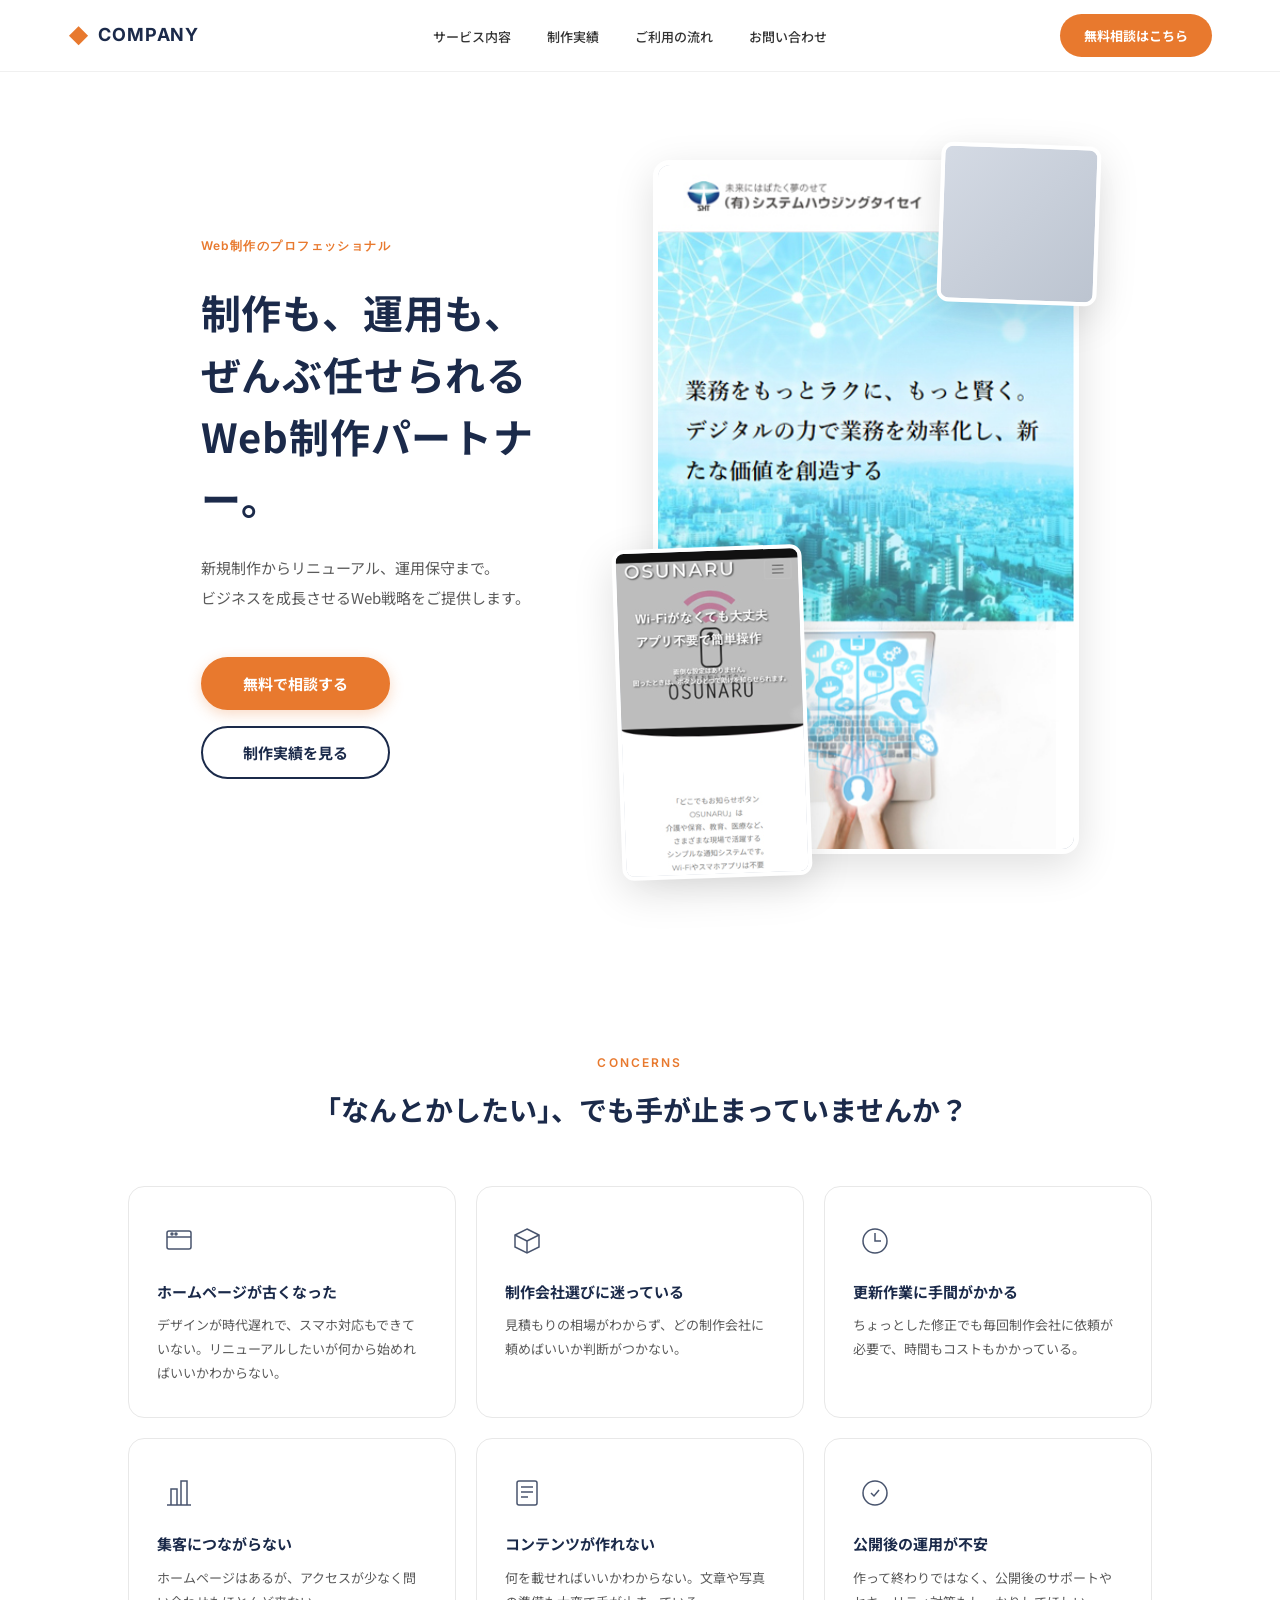
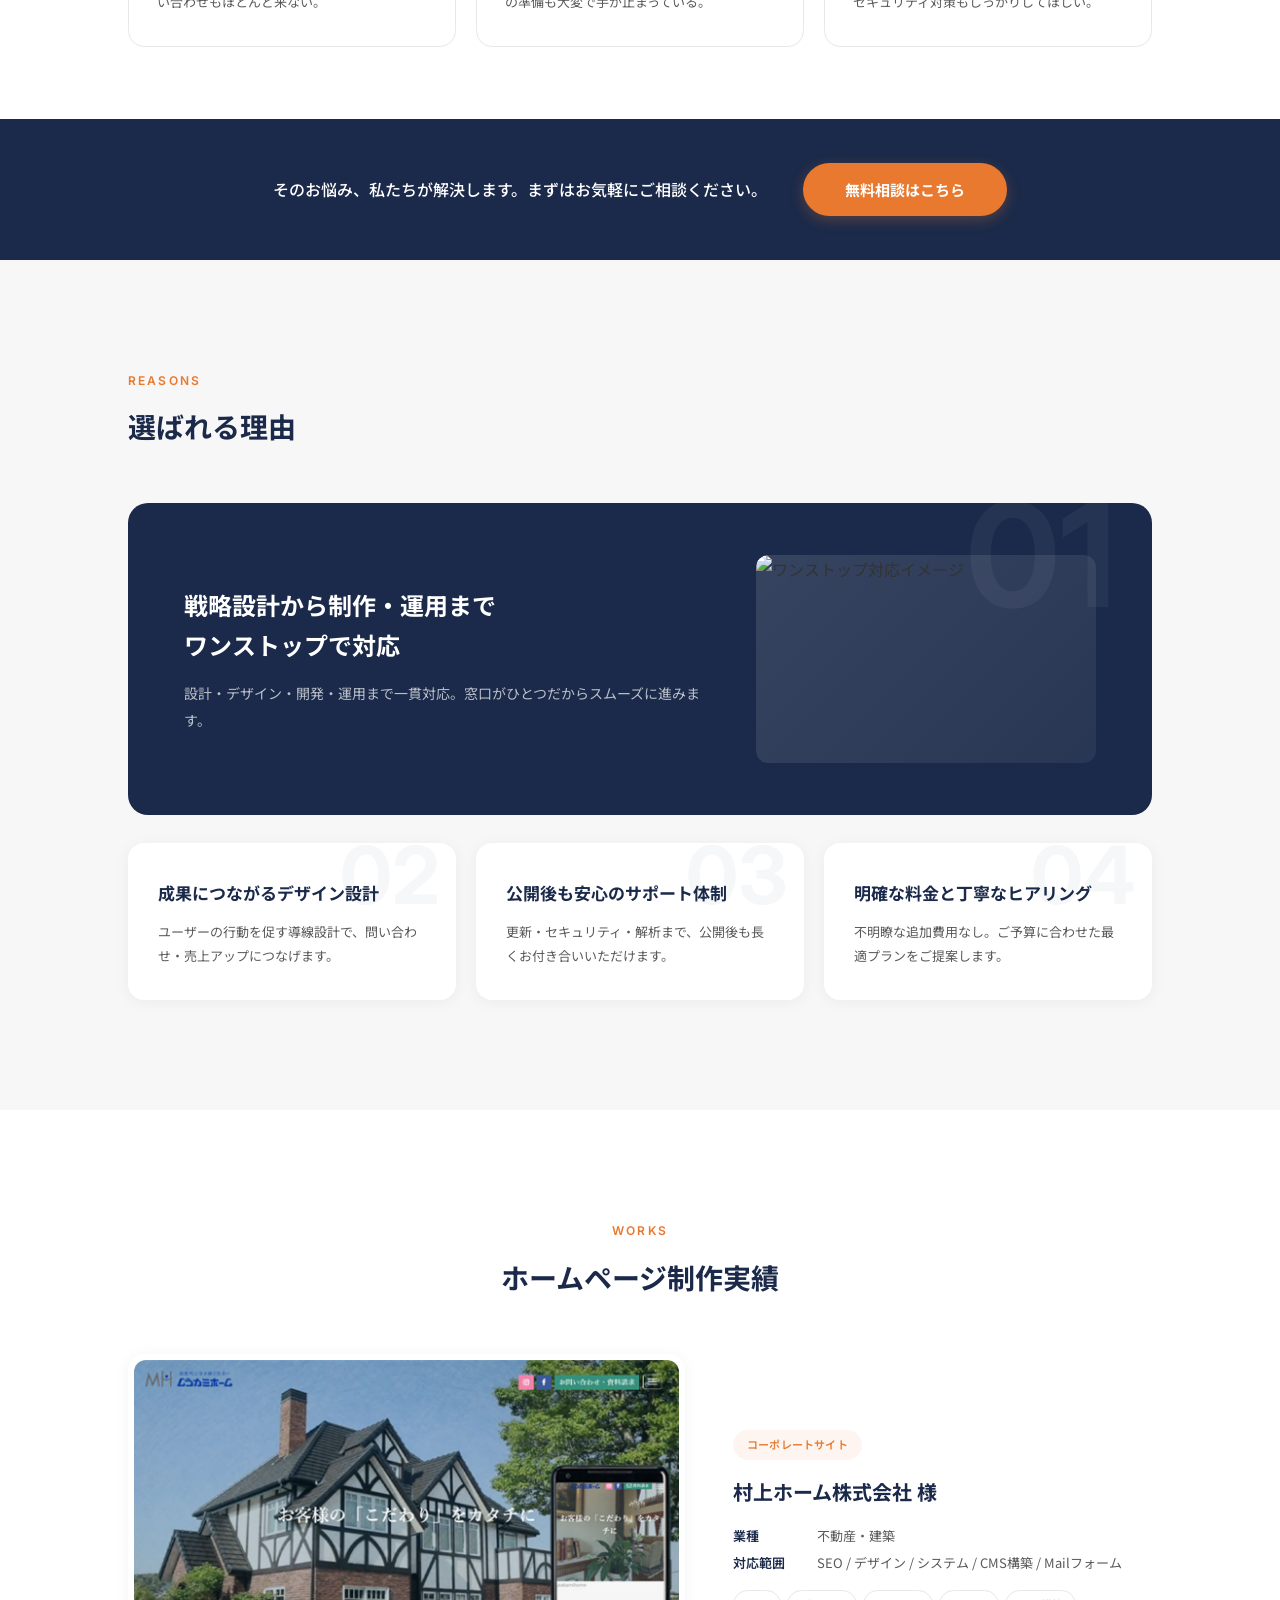
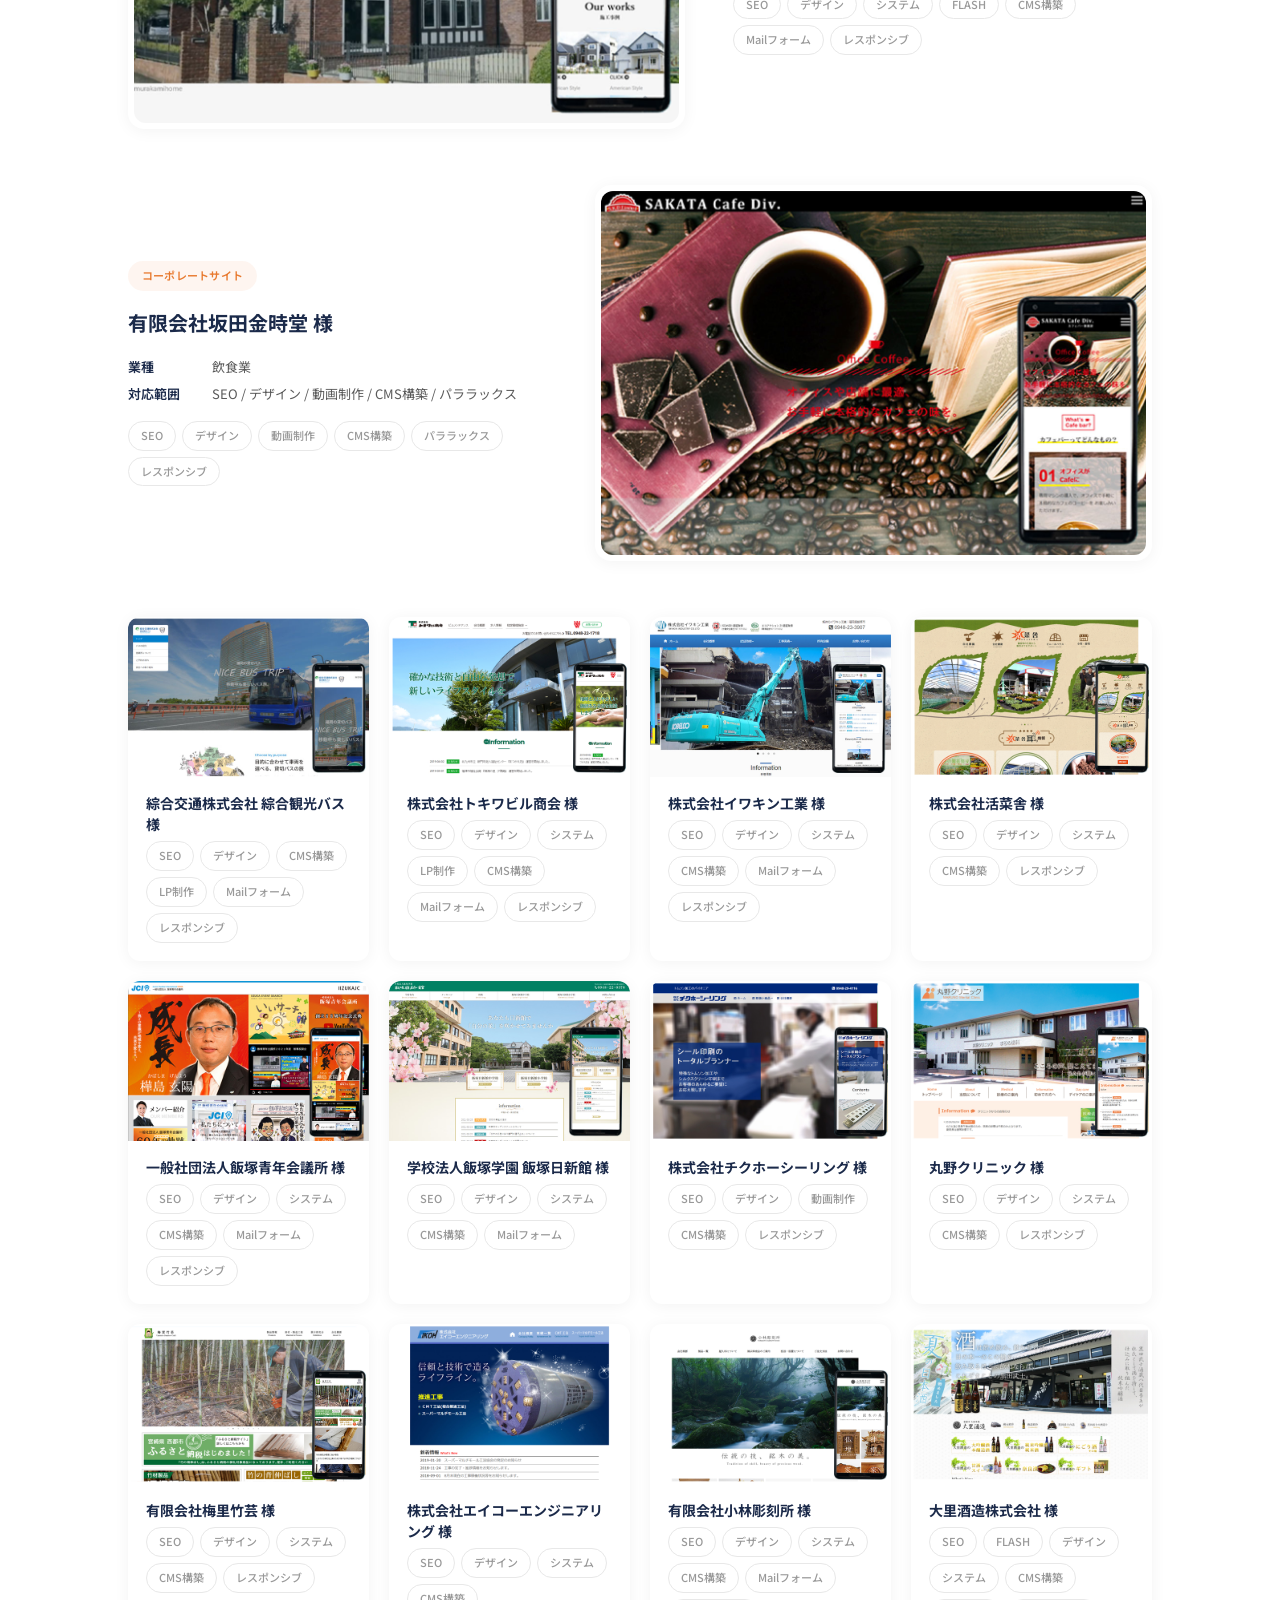
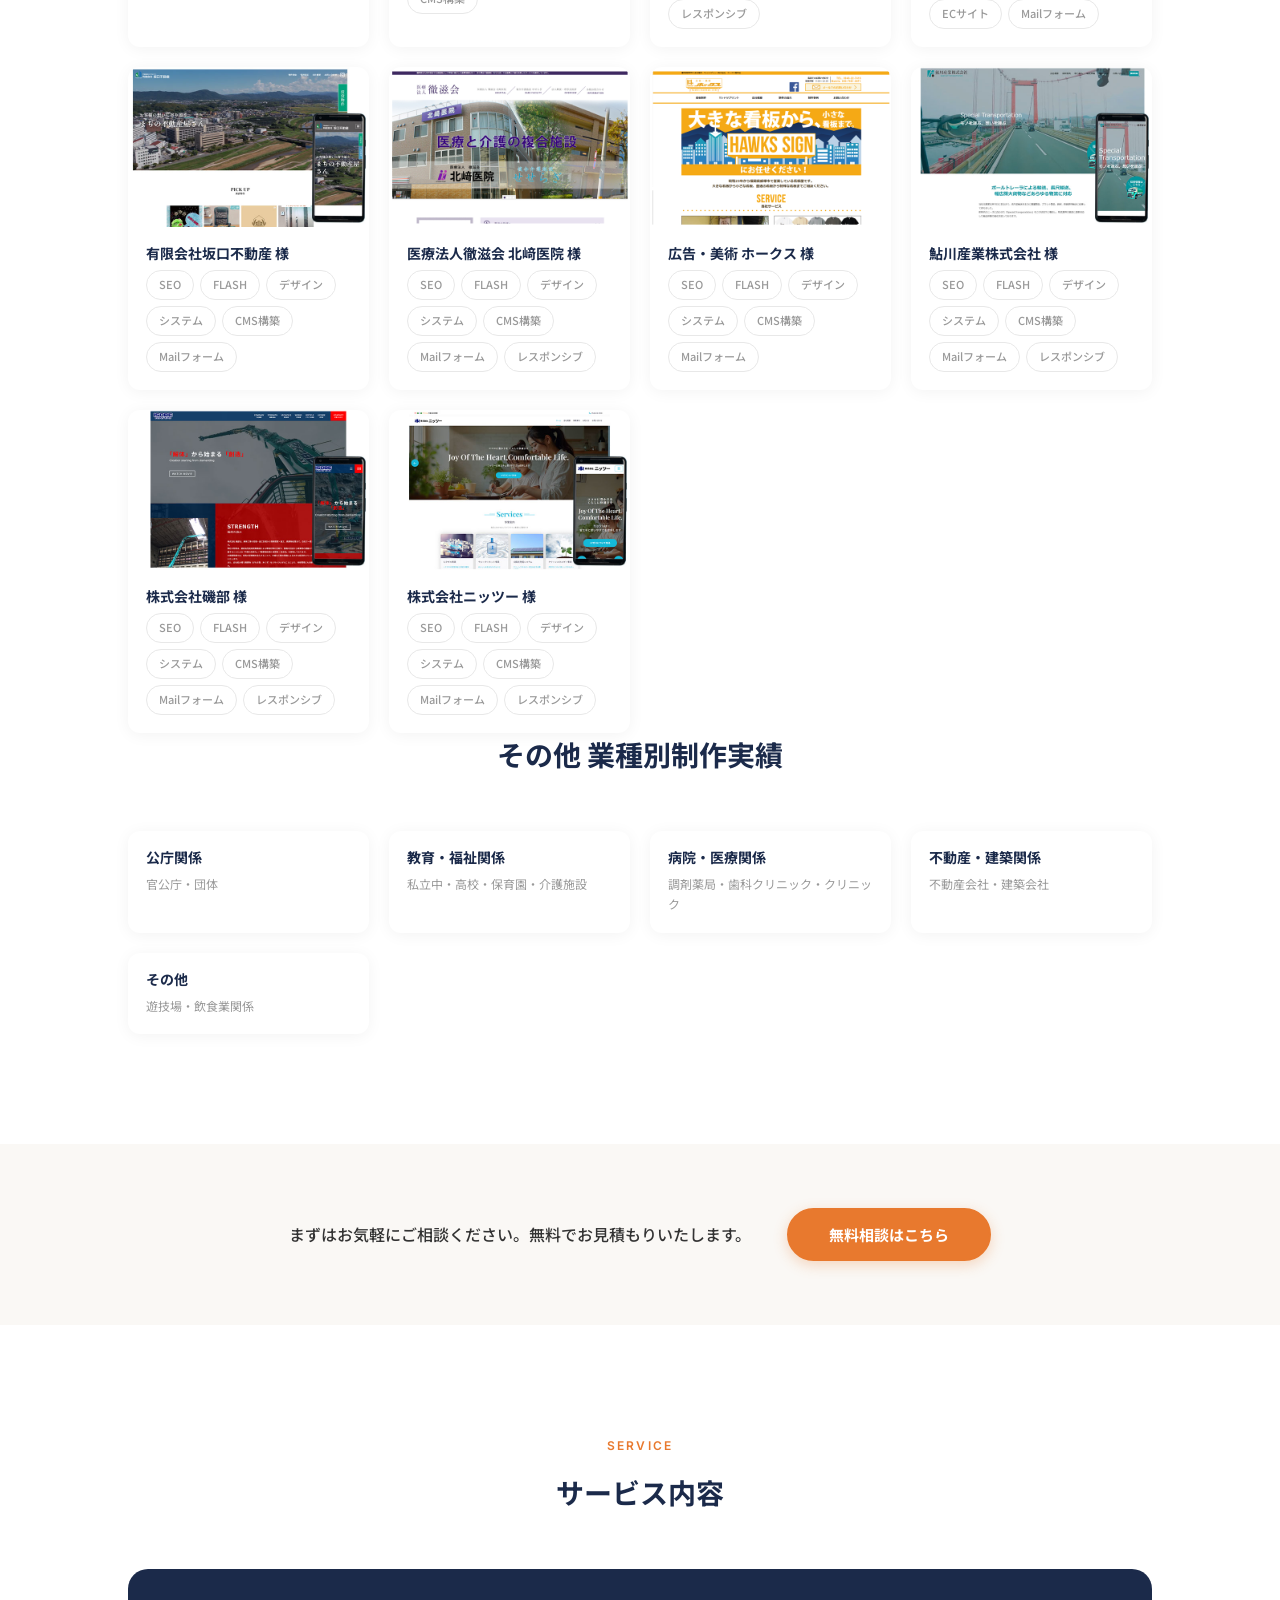
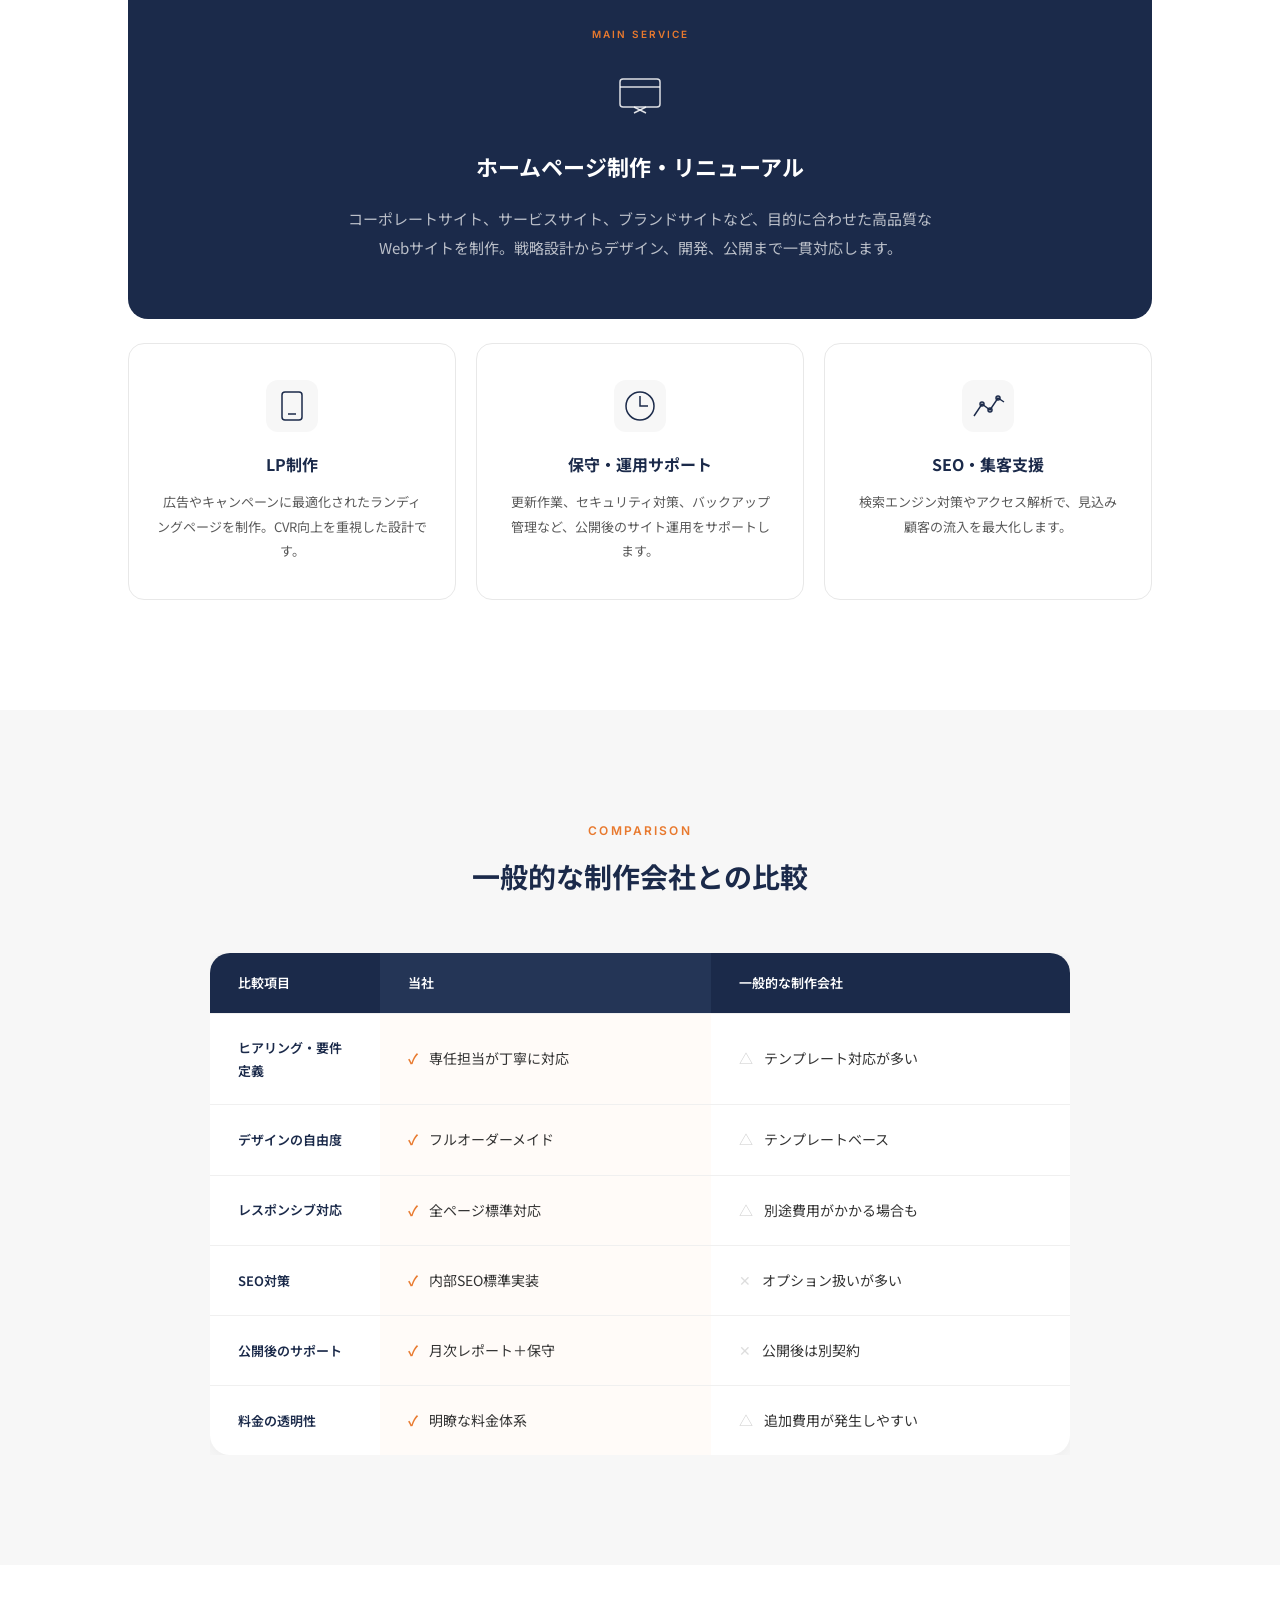
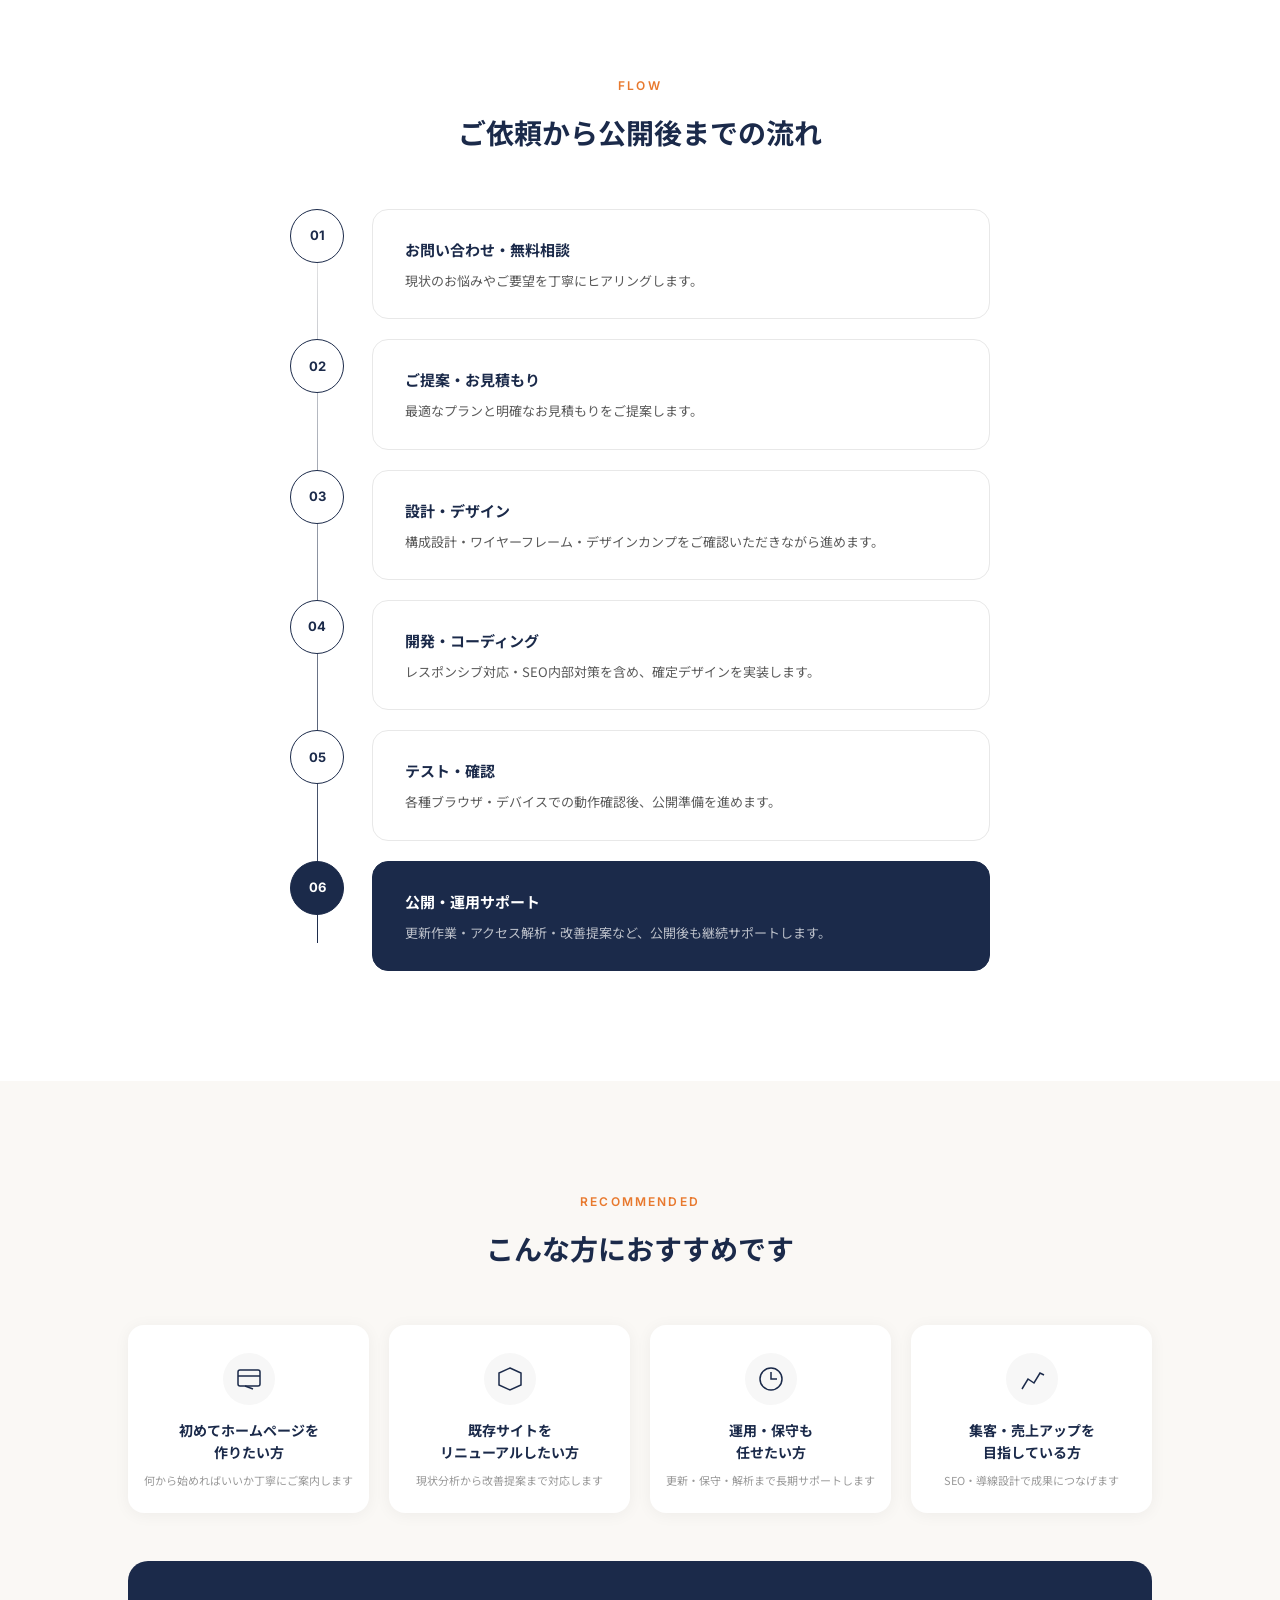
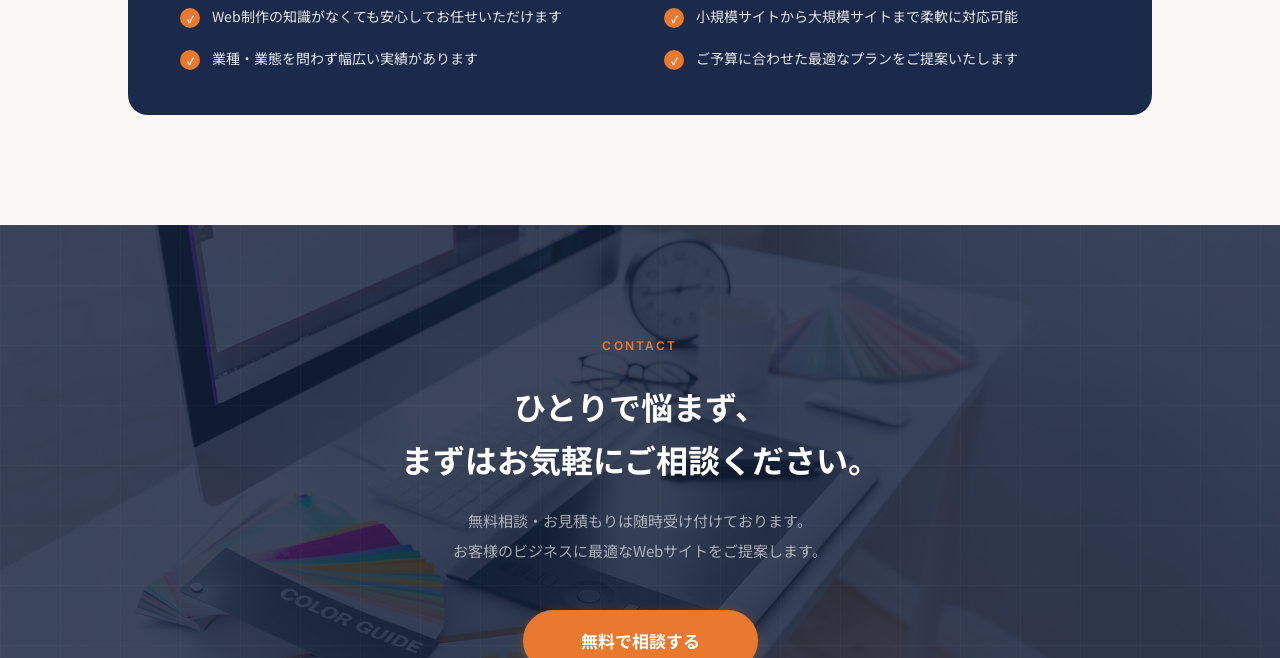
==== src/web-service-lp/index.html @ cc7e8bc8 "Web制作サービスLP 初回コミット Made-with: Cursor" ====
<!DOCTYPE html>
<html lang="ja">
<head>
  <meta charset="UTF-8">
  <meta name="viewport" content="width=device-width, initial-scale=1.0">
  <title>Web制作サービス | ホームページ制作・リニューアルならお任せください</title>
  <meta name="description" content="ホームページ制作・リニューアル・運用保守まで、Webに関するあらゆる課題をワンストップでサポートします。">
  <link rel="preconnect" href="https://fonts.googleapis.com">
  <link rel="preconnect" href="https://fonts.gstatic.com" crossorigin>
  <link href="https://fonts.googleapis.com/css2?family=Noto+Sans+JP:wght@400;500;700&family=Inter:wght@400;500;600;700&display=swap" rel="stylesheet">
  <link rel="stylesheet" href="css/style.css">
  <link rel="stylesheet" href="css/responsive.css">
</head>
<body>

  <!-- ========== HEADER ========== -->
  <header class="header">
    <div class="header__inner">
      <a href="#" class="header__logo">
        <span class="header__logo-icon">&#9670;</span>
        <span class="header__logo-text">COMPANY</span>
      </a>
      <nav class="header__nav">
        <ul class="header__nav-list">
          <li><a href="#service" class="header__nav-link">サービス内容</a></li>
          <li><a href="#works" class="header__nav-link">制作実績</a></li>
          <li><a href="#flow" class="header__nav-link">ご利用の流れ</a></li>
          <li><a href="#contact" class="header__nav-link">お問い合わせ</a></li>
        </ul>
      </nav>
      <a href="#contact" class="header__cta-btn">無料相談はこちら</a>
      <button class="header__hamburger" aria-label="メニューを開く">
        <span></span><span></span><span></span>
      </button>
    </div>
  </header>

  <main>

    <!-- ========== HERO / FIRST VIEW ========== -->
    <section class="hero">
      <div class="hero__inner">
        <div class="hero__content">
          <p class="hero__label">Web制作のプロフェッショナル</p>
          <h1 class="hero__title">
            制作も、運用も、<br>
            ぜんぶ任せられる<br>
            Web制作パートナー。
          </h1>
          <p class="hero__description">
            新規制作からリニューアル、運用保守まで。<br>
            ビジネスを成長させるWeb戦略をご提供します。
          </p>
          <div class="hero__buttons">
            <a href="#contact" class="btn btn--primary">無料で相談する</a>
            <a href="#works" class="btn btn--outline">制作実績を見る</a>
          </div>
        </div>
        <div class="hero__visual">
          <div class="hero__visual-main">
            <picture>
              <source media="(max-width: 767px)" srcset="assets/images/hero-main-sp.jpg">
              <img src="assets/images/hero-main.jpg" alt="制作実績 コーポレートサイト" width="480" height="320">
            </picture>
          </div>
          <div class="hero__visual-sub hero__visual-sub--1">
            <picture>
              <source media="(max-width: 767px)" srcset="assets/images/hero-sub1-sp.jpg">
              <img src="assets/images/hero-sub1.jpg" alt="制作実績 LP" width="200" height="140">
            </picture>
          </div>
          <div class="hero__visual-sub hero__visual-sub--2">
            <picture>
              <source media="(max-width: 767px)" srcset="assets/images/hero-sub2-sp.jpg">
              <img src="assets/images/hero-sub2.jpg" alt="制作実績 ECサイト" width="180" height="126">
            </picture>
          </div>
        </div>
      </div>
    </section>

    <!-- ========== CONCERNS / よくあるお悩み ========== -->
    <section class="concerns" id="concerns">
      <div class="container">
        <div class="section-header section-header--center">
          <p class="section-header__label">CONCERNS</p>
          <h2 class="section-header__title">「なんとかしたい」、<br class="sp-only">でも手が止まっていませんか？</h2>
        </div>
        <div class="concerns__grid">
          <div class="concerns__card">
            <div class="concerns__card-icon">
              <svg width="32" height="32" viewBox="0 0 32 32" fill="none" stroke="currentColor" stroke-width="1.5"><rect x="4" y="6" width="24" height="18" rx="2"/><line x1="4" y1="12" x2="28" y2="12"/><circle cx="9" cy="9" r="1"/><circle cx="13" cy="9" r="1"/></svg>
            </div>
            <h3 class="concerns__card-title">ホームページが古くなった</h3>
            <p class="concerns__card-text">デザインが時代遅れで、スマホ対応もできていない。リニューアルしたいが何から始めればいいかわからない。</p>
          </div>
          <div class="concerns__card">
            <div class="concerns__card-icon">
              <svg width="32" height="32" viewBox="0 0 32 32" fill="none" stroke="currentColor" stroke-width="1.5"><path d="M16 4 L28 10 L28 22 L16 28 L4 22 L4 10 Z"/><line x1="16" y1="28" x2="16" y2="16"/><line x1="4" y1="10" x2="16" y2="16"/><line x1="28" y1="10" x2="16" y2="16"/></svg>
            </div>
            <h3 class="concerns__card-title">制作会社選びに迷っている</h3>
            <p class="concerns__card-text">見積もりの相場がわからず、どの制作会社に頼めばいいか判断がつかない。</p>
          </div>
          <div class="concerns__card">
            <div class="concerns__card-icon">
              <svg width="32" height="32" viewBox="0 0 32 32" fill="none" stroke="currentColor" stroke-width="1.5"><circle cx="16" cy="16" r="12"/><polyline points="16,8 16,16 22,16"/></svg>
            </div>
            <h3 class="concerns__card-title">更新作業に手間がかかる</h3>
            <p class="concerns__card-text">ちょっとした修正でも毎回制作会社に依頼が必要で、時間もコストもかかっている。</p>
          </div>
          <div class="concerns__card">
            <div class="concerns__card-icon">
              <svg width="32" height="32" viewBox="0 0 32 32" fill="none" stroke="currentColor" stroke-width="1.5"><path d="M8 28 L8 12 L14 12 L14 28"/><path d="M18 28 L18 4 L24 4 L24 28"/><line x1="4" y1="28" x2="28" y2="28"/></svg>
            </div>
            <h3 class="concerns__card-title">集客につながらない</h3>
            <p class="concerns__card-text">ホームページはあるが、アクセスが少なく問い合わせもほとんど来ない。</p>
          </div>
          <div class="concerns__card">
            <div class="concerns__card-icon">
              <svg width="32" height="32" viewBox="0 0 32 32" fill="none" stroke="currentColor" stroke-width="1.5"><rect x="6" y="4" width="20" height="24" rx="2"/><line x1="10" y1="10" x2="22" y2="10"/><line x1="10" y1="15" x2="22" y2="15"/><line x1="10" y1="20" x2="17" y2="20"/></svg>
            </div>
            <h3 class="concerns__card-title">コンテンツが作れない</h3>
            <p class="concerns__card-text">何を載せればいいかわからない。文章や写真の準備も大変で手が止まっている。</p>
          </div>
          <div class="concerns__card">
            <div class="concerns__card-icon">
              <svg width="32" height="32" viewBox="0 0 32 32" fill="none" stroke="currentColor" stroke-width="1.5"><circle cx="16" cy="16" r="12"/><path d="M12 16 L15 19 L20 13"/></svg>
            </div>
            <h3 class="concerns__card-title">公開後の運用が不安</h3>
            <p class="concerns__card-text">作って終わりではなく、公開後のサポートやセキュリティ対策もしっかりしてほしい。</p>
          </div>
        </div>
      </div>
      <!-- CTA帯 -->
      <div class="concerns__cta-band">
        <div class="container">
          <p class="concerns__cta-text">そのお悩み、私たちが解決します。まずはお気軽にご相談ください。</p>
          <a href="#contact" class="btn btn--primary">無料相談はこちら</a>
        </div>
      </div>
    </section>

    <!-- ========== REASONS / 選ばれる理由 ========== -->
    <section class="reasons" id="reasons">
      <div class="container">
        <div class="section-header">
          <p class="section-header__label">REASONS</p>
          <h2 class="section-header__title">選ばれる理由</h2>
        </div>
        <div class="reasons__grid">
          <div class="reasons__main-card">
            <span class="reasons__number">01</span>
            <div class="reasons__main-card-body">
              <h3 class="reasons__main-card-title">戦略設計から制作・運用まで<br>ワンストップで対応</h3>
              <p class="reasons__main-card-text">設計・デザイン・開発・運用まで一貫対応。窓口がひとつだからスムーズに進みます。</p>
            </div>
            <div class="reasons__main-card-image">
              <img src="assets/images/reason-main.jpg" alt="ワンストップ対応イメージ" width="360" height="220" loading="lazy" decoding="async">
            </div>
          </div>
          <div class="reasons__sub-cards">
            <div class="reasons__sub-card">
              <span class="reasons__sub-number">02</span>
              <h3 class="reasons__sub-card-title">成果につながるデザイン設計</h3>
              <p class="reasons__sub-card-text">ユーザーの行動を促す導線設計で、問い合わせ・売上アップにつなげます。</p>
            </div>
            <div class="reasons__sub-card">
              <span class="reasons__sub-number">03</span>
              <h3 class="reasons__sub-card-title">公開後も安心のサポート体制</h3>
              <p class="reasons__sub-card-text">更新・セキュリティ・解析まで、公開後も長くお付き合いいただけます。</p>
            </div>
            <div class="reasons__sub-card">
              <span class="reasons__sub-number">04</span>
              <h3 class="reasons__sub-card-title">明確な料金と丁寧なヒアリング</h3>
              <p class="reasons__sub-card-text">不明瞭な追加費用なし。ご予算に合わせた最適プランをご提案します。</p>
            </div>
          </div>
        </div>
      </div>
    </section>

    <!-- ========== WORKS / 制作実績 ========== -->
    <section class="works" id="works">
      <div class="container">
        <div class="section-header section-header--center">
          <p class="section-header__label">WORKS</p>
          <h2 class="section-header__title">ホームページ制作実績</h2>
        </div>

        <!-- Featured Works -->
        <div class="works__featured">
          <div class="works__featured-item">
            <div class="works__featured-image">
              <img src="assets/images/hp01.jpg" alt="村上ホーム株式会社 ホームページ制作実績" width="560" height="380" loading="lazy" decoding="async">
            </div>
            <div class="works__featured-info">
              <span class="works__featured-category">コーポレートサイト</span>
              <h3 class="works__featured-title">村上ホーム株式会社 様</h3>
              <dl class="works__featured-meta">
                <div class="works__featured-meta-item">
                  <dt>業種</dt>
                  <dd>不動産・建築</dd>
                </div>
                <div class="works__featured-meta-item">
                  <dt>対応範囲</dt>
                  <dd>SEO / デザイン / システム / CMS構築 / Mailフォーム</dd>
                </div>
              </dl>
              <ul class="works__featured-tags">
                <li>SEO</li>
                <li>デザイン</li>
                <li>システム</li>
                <li>FLASH</li>
                <li>CMS構築</li>
                <li>Mailフォーム</li>
                <li>レスポンシブ</li>
              </ul>
            </div>
          </div>
          <div class="works__featured-item works__featured-item--reverse">
            <div class="works__featured-image">
              <img src="assets/images/hp02.jpg" alt="有限会社坂田金時堂 ホームページ制作実績" width="560" height="380" loading="lazy" decoding="async">
            </div>
            <div class="works__featured-info">
              <span class="works__featured-category">コーポレートサイト</span>
              <h3 class="works__featured-title">有限会社坂田金時堂 様</h3>
              <dl class="works__featured-meta">
                <div class="works__featured-meta-item">
                  <dt>業種</dt>
                  <dd>飲食業</dd>
                </div>
                <div class="works__featured-meta-item">
                  <dt>対応範囲</dt>
                  <dd>SEO / デザイン / 動画制作 / CMS構築 / パララックス</dd>
                </div>
              </dl>
              <ul class="works__featured-tags">
                <li>SEO</li>
                <li>デザイン</li>
                <li>動画制作</li>
                <li>CMS構築</li>
                <li>パララックス</li>
                <li>レスポンシブ</li>
              </ul>
            </div>
          </div>
        </div>

        <!-- Gallery Works -->
        <div class="works__gallery">
          <div class="works__gallery-card">
            <div class="works__gallery-image">
              <img src="assets/images/hp03.jpg" alt="綜合交通株式会社 綜合観光バス ホームページ制作実績" width="300" height="200" loading="lazy" decoding="async">
            </div>
            <div class="works__gallery-body">
              <h4 class="works__gallery-title">綜合交通株式会社 綜合観光バス 様</h4>
              <ul class="works__featured-tags">
                <li>SEO</li>
                <li>デザイン</li>
                <li>CMS構築</li>
                <li>LP制作</li>
                <li>Mailフォーム</li>
                <li>レスポンシブ</li>
              </ul>
            </div>
          </div>
          <div class="works__gallery-card">
            <div class="works__gallery-image">
              <img src="assets/images/hp04.jpg" alt="株式会社トキワビル商会 ホームページ制作実績" width="300" height="200" loading="lazy" decoding="async">
            </div>
            <div class="works__gallery-body">
              <h4 class="works__gallery-title">株式会社トキワビル商会 様</h4>
              <ul class="works__featured-tags">
                <li>SEO</li>
                <li>デザイン</li>
                <li>システム</li>
                <li>LP制作</li>
                <li>CMS構築</li>
                <li>Mailフォーム</li>
                <li>レスポンシブ</li>
              </ul>
            </div>
          </div>
          <div class="works__gallery-card">
            <div class="works__gallery-image">
              <img src="assets/images/hp05.jpg" alt="株式会社イワキン工業 ホームページ制作実績" width="300" height="200" loading="lazy" decoding="async">
            </div>
            <div class="works__gallery-body">
              <h4 class="works__gallery-title">株式会社イワキン工業 様</h4>
              <ul class="works__featured-tags">
                <li>SEO</li>
                <li>デザイン</li>
                <li>システム</li>
                <li>CMS構築</li>
                <li>Mailフォーム</li>
                <li>レスポンシブ</li>
              </ul>
            </div>
          </div>
          <div class="works__gallery-card">
            <div class="works__gallery-image">
              <img src="assets/images/hp06.jpg" alt="株式会社活菜舎 ホームページ制作実績" width="300" height="200" loading="lazy" decoding="async">
            </div>
            <div class="works__gallery-body">
              <h4 class="works__gallery-title">株式会社活菜舎 様</h4>
              <ul class="works__featured-tags">
                <li>SEO</li>
                <li>デザイン</li>
                <li>システム</li>
                <li>CMS構築</li>
                <li>レスポンシブ</li>
              </ul>
            </div>
          </div>
          <div class="works__gallery-card">
            <div class="works__gallery-image">
              <img src="assets/images/hp07.jpg" alt="一般社団法人飯塚青年会議所 ホームページ制作実績" width="300" height="200" loading="lazy" decoding="async">
            </div>
            <div class="works__gallery-body">
              <h4 class="works__gallery-title">一般社団法人飯塚青年会議所 様</h4>
              <ul class="works__featured-tags">
                <li>SEO</li>
                <li>デザイン</li>
                <li>システム</li>
                <li>CMS構築</li>
                <li>Mailフォーム</li>
                <li>レスポンシブ</li>
              </ul>
            </div>
          </div>
          <div class="works__gallery-card">
            <div class="works__gallery-image">
              <img src="assets/images/hp08.jpg" alt="学校法人飯塚学園 飯塚日新館 ホームページ制作実績" width="300" height="200" loading="lazy" decoding="async">
            </div>
            <div class="works__gallery-body">
              <h4 class="works__gallery-title">学校法人飯塚学園 飯塚日新館 様</h4>
              <ul class="works__featured-tags">
                <li>SEO</li>
                <li>デザイン</li>
                <li>システム</li>
                <li>CMS構築</li>
                <li>Mailフォーム</li>
              </ul>
            </div>
          </div>
          <div class="works__gallery-card">
            <div class="works__gallery-image">
              <img src="assets/images/hp10.jpg" alt="株式会社チクホーシーリング ホームページ制作実績" width="300" height="200" loading="lazy" decoding="async">
            </div>
            <div class="works__gallery-body">
              <h4 class="works__gallery-title">株式会社チクホーシーリング 様</h4>
              <ul class="works__featured-tags">
                <li>SEO</li>
                <li>デザイン</li>
                <li>動画制作</li>
                <li>CMS構築</li>
                <li>レスポンシブ</li>
              </ul>
            </div>
          </div>
          <div class="works__gallery-card">
            <div class="works__gallery-image">
              <img src="assets/images/hp11.jpg" alt="丸野クリニック ホームページ制作実績" width="300" height="200" loading="lazy" decoding="async">
            </div>
            <div class="works__gallery-body">
              <h4 class="works__gallery-title">丸野クリニック 様</h4>
              <ul class="works__featured-tags">
                <li>SEO</li>
                <li>デザイン</li>
                <li>システム</li>
                <li>CMS構築</li>
                <li>レスポンシブ</li>
              </ul>
            </div>
          </div>
          <div class="works__gallery-card">
            <div class="works__gallery-image">
              <img src="assets/images/hp12.jpg" alt="有限会社梅里竹芸 ホームページ制作実績" width="300" height="200" loading="lazy" decoding="async">
            </div>
            <div class="works__gallery-body">
              <h4 class="works__gallery-title">有限会社梅里竹芸 様</h4>
              <ul class="works__featured-tags">
                <li>SEO</li>
                <li>デザイン</li>
                <li>システム</li>
                <li>CMS構築</li>
                <li>レスポンシブ</li>
              </ul>
            </div>
          </div>
          <div class="works__gallery-card">
            <div class="works__gallery-image">
              <img src="assets/images/hp13.jpg" alt="株式会社エイコーエンジニアリング ホームページ制作実績" width="300" height="200" loading="lazy" decoding="async">
            </div>
            <div class="works__gallery-body">
              <h4 class="works__gallery-title">株式会社エイコーエンジニアリング 様</h4>
              <ul class="works__featured-tags">
                <li>SEO</li>
                <li>デザイン</li>
                <li>システム</li>
                <li>CMS構築</li>
              </ul>
            </div>
          </div>
          <div class="works__gallery-card">
            <div class="works__gallery-image">
              <img src="assets/images/hp14.jpg" alt="有限会社小林彫刻所 ホームページ制作実績" width="300" height="200" loading="lazy" decoding="async">
            </div>
            <div class="works__gallery-body">
              <h4 class="works__gallery-title">有限会社小林彫刻所 様</h4>
              <ul class="works__featured-tags">
                <li>SEO</li>
                <li>デザイン</li>
                <li>システム</li>
                <li>CMS構築</li>
                <li>Mailフォーム</li>
                <li>レスポンシブ</li>
              </ul>
            </div>
          </div>
          <div class="works__gallery-card">
            <div class="works__gallery-image">
              <img src="assets/images/hp15.jpg" alt="大里酒造株式会社 ホームページ制作実績" width="300" height="200" loading="lazy" decoding="async">
            </div>
            <div class="works__gallery-body">
              <h4 class="works__gallery-title">大里酒造株式会社 様</h4>
              <ul class="works__featured-tags">
                <li>SEO</li>
                <li>FLASH</li>
                <li>デザイン</li>
                <li>システム</li>
                <li>CMS構築</li>
                <li>ECサイト</li>
                <li>Mailフォーム</li>
              </ul>
            </div>
          </div>
          <div class="works__gallery-card">
            <div class="works__gallery-image">
              <img src="assets/images/hp16.jpg" alt="有限会社坂口不動産 ホームページ制作実績" width="300" height="200" loading="lazy" decoding="async">
            </div>
            <div class="works__gallery-body">
              <h4 class="works__gallery-title">有限会社坂口不動産 様</h4>
              <ul class="works__featured-tags">
                <li>SEO</li>
                <li>FLASH</li>
                <li>デザイン</li>
                <li>システム</li>
                <li>CMS構築</li>
                <li>Mailフォーム</li>
              </ul>
            </div>
          </div>
          <div class="works__gallery-card">
            <div class="works__gallery-image">
              <img src="assets/images/hp17.jpg" alt="医療法人徹滋会 北﨑医院 ホームページ制作実績" width="300" height="200" loading="lazy" decoding="async">
            </div>
            <div class="works__gallery-body">
              <h4 class="works__gallery-title">医療法人徹滋会 北﨑医院 様</h4>
              <ul class="works__featured-tags">
                <li>SEO</li>
                <li>FLASH</li>
                <li>デザイン</li>
                <li>システム</li>
                <li>CMS構築</li>
                <li>Mailフォーム</li>
                <li>レスポンシブ</li>
              </ul>
            </div>
          </div>
          <div class="works__gallery-card">
            <div class="works__gallery-image">
              <img src="assets/images/hp18.jpg" alt="広告・美術 ホークス ホームページ制作実績" width="300" height="200" loading="lazy" decoding="async">
            </div>
            <div class="works__gallery-body">
              <h4 class="works__gallery-title">広告・美術 ホークス 様</h4>
              <ul class="works__featured-tags">
                <li>SEO</li>
                <li>FLASH</li>
                <li>デザイン</li>
                <li>システム</li>
                <li>CMS構築</li>
                <li>Mailフォーム</li>
              </ul>
            </div>
          </div>
          <div class="works__gallery-card">
            <div class="works__gallery-image">
              <img src="assets/images/hp19.jpg" alt="鮎川産業株式会社 ホームページ制作実績" width="300" height="200" loading="lazy" decoding="async">
            </div>
            <div class="works__gallery-body">
              <h4 class="works__gallery-title">鮎川産業株式会社 様</h4>
              <ul class="works__featured-tags">
                <li>SEO</li>
                <li>FLASH</li>
                <li>デザイン</li>
                <li>システム</li>
                <li>CMS構築</li>
                <li>Mailフォーム</li>
                <li>レスポンシブ</li>
              </ul>
            </div>
          </div>
          <div class="works__gallery-card">
            <div class="works__gallery-image">
              <img src="assets/images/hp20.jpg" alt="株式会社磯部 ホームページ制作実績" width="300" height="200" loading="lazy" decoding="async">
            </div>
            <div class="works__gallery-body">
              <h4 class="works__gallery-title">株式会社磯部 様</h4>
              <ul class="works__featured-tags">
                <li>SEO</li>
                <li>FLASH</li>
                <li>デザイン</li>
                <li>システム</li>
                <li>CMS構築</li>
                <li>Mailフォーム</li>
                <li>レスポンシブ</li>
              </ul>
            </div>
          </div>
          <div class="works__gallery-card">
            <div class="works__gallery-image">
              <img src="assets/images/hp21.jpg" alt="株式会社ニッツー ホームページ制作実績" width="300" height="200" loading="lazy" decoding="async">
            </div>
            <div class="works__gallery-body">
              <h4 class="works__gallery-title">株式会社ニッツー 様</h4>
              <ul class="works__featured-tags">
                <li>SEO</li>
                <li>FLASH</li>
                <li>デザイン</li>
                <li>システム</li>
                <li>CMS構築</li>
                <li>Mailフォーム</li>
                <li>レスポンシブ</li>
              </ul>
            </div>
          </div>
        </div>

        <!-- その他 業種別制作実績 -->
        <div class="section-header section-header--center works__category-header">
          <h2 class="section-header__title">その他 業種別制作実績</h2>
        </div>
        <div class="works__gallery">
          <div class="works__gallery-card">
            <div class="works__gallery-body">
              <h4 class="works__gallery-title">公庁関係</h4>
              <p class="works__gallery-desc">官公庁・団体</p>
            </div>
          </div>
          <div class="works__gallery-card">
            <div class="works__gallery-body">
              <h4 class="works__gallery-title">教育・福祉関係</h4>
              <p class="works__gallery-desc">私立中・高校・保育園・介護施設</p>
            </div>
          </div>
          <div class="works__gallery-card">
            <div class="works__gallery-body">
              <h4 class="works__gallery-title">病院・医療関係</h4>
              <p class="works__gallery-desc">調剤薬局・歯科クリニック・クリニック</p>
            </div>
          </div>
          <div class="works__gallery-card">
            <div class="works__gallery-body">
              <h4 class="works__gallery-title">不動産・建築関係</h4>
              <p class="works__gallery-desc">不動産会社・建築会社</p>
            </div>
          </div>
          <div class="works__gallery-card">
            <div class="works__gallery-body">
              <h4 class="works__gallery-title">その他</h4>
              <p class="works__gallery-desc">遊技場・飲食業関係</p>
            </div>
          </div>
        </div>
      </div>
    </section>

    <!-- ========== 中間CTA帯 ========== -->
    <section class="mid-cta">
      <div class="container mid-cta__inner">
        <p class="mid-cta__text">まずはお気軽にご相談ください。無料でお見積もりいたします。</p>
        <a href="#contact" class="btn btn--primary">無料相談はこちら</a>
      </div>
    </section>

    <!-- ========== SERVICE / サービス内容 ========== -->
    <section class="service" id="service">
      <div class="container">
        <div class="section-header section-header--center">
          <p class="section-header__label">SERVICE</p>
          <h2 class="section-header__title">サービス内容</h2>
        </div>
        <div class="service__main-card">
          <span class="service__main-card-label">MAIN SERVICE</span>
          <div class="service__main-card-icon">
            <svg width="48" height="48" viewBox="0 0 48 48" fill="none" stroke="currentColor" stroke-width="1.5"><rect x="4" y="8" width="40" height="28" rx="3"/><line x1="4" y1="16" x2="44" y2="16"/><line x1="18" y1="36" x2="30" y2="42"/><line x1="30" y1="36" x2="18" y2="42"/></svg>
          </div>
          <h3 class="service__main-card-title">ホームページ制作・リニューアル</h3>
          <p class="service__main-card-text">コーポレートサイト、サービスサイト、ブランドサイトなど、目的に合わせた高品質なWebサイトを制作。戦略設計からデザイン、開発、公開まで一貫対応します。</p>
        </div>
        <div class="service__sub-cards">
          <div class="service__sub-card">
            <div class="service__sub-card-icon">
              <svg width="36" height="36" viewBox="0 0 36 36" fill="none" stroke="currentColor" stroke-width="1.5"><rect x="8" y="4" width="20" height="28" rx="3"/><line x1="14" y1="26" x2="22" y2="26"/></svg>
            </div>
            <h4 class="service__sub-card-title">LP制作</h4>
            <p class="service__sub-card-text">広告やキャンペーンに最適化されたランディングページを制作。CVR向上を重視した設計です。</p>
          </div>
          <div class="service__sub-card">
            <div class="service__sub-card-icon">
              <svg width="36" height="36" viewBox="0 0 36 36" fill="none" stroke="currentColor" stroke-width="1.5"><circle cx="18" cy="18" r="14"/><path d="M18 8 L18 18 L26 18"/></svg>
            </div>
            <h4 class="service__sub-card-title">保守・運用サポート</h4>
            <p class="service__sub-card-text">更新作業、セキュリティ対策、バックアップ管理など、公開後のサイト運用をサポートします。</p>
          </div>
          <div class="service__sub-card">
            <div class="service__sub-card-icon">
              <svg width="36" height="36" viewBox="0 0 36 36" fill="none" stroke="currentColor" stroke-width="1.5"><path d="M4 28 L12 16 L20 22 L28 10 L34 14"/><circle cx="12" cy="16" r="2"/><circle cx="20" cy="22" r="2"/><circle cx="28" cy="10" r="2"/></svg>
            </div>
            <h4 class="service__sub-card-title">SEO・集客支援</h4>
            <p class="service__sub-card-text">検索エンジン対策やアクセス解析で、見込み顧客の流入を最大化します。</p>
          </div>
        </div>
      </div>
    </section>

    <!-- ========== COMPARISON / 他社との比較 ========== -->
    <section class="comparison" id="comparison">
      <div class="container">
        <div class="section-header section-header--center">
          <p class="section-header__label">COMPARISON</p>
          <h2 class="section-header__title">一般的な制作会社との比較</h2>
        </div>
        <div class="comparison__table-wrap">
          <table class="comparison__table">
            <thead>
              <tr>
                <th class="comparison__th-label">比較項目</th>
                <th class="comparison__th-us">当社</th>
                <th class="comparison__th-other">一般的な制作会社</th>
              </tr>
            </thead>
            <tbody>
              <tr>
                <td>ヒアリング・要件定義</td>
                <td class="comparison__check"><span class="comparison__icon comparison__icon--check" aria-label="対応">&#10003;</span> 専任担当が丁寧に対応</td>
                <td><span class="comparison__icon comparison__icon--triangle" aria-label="場合による">&#9651;</span> テンプレート対応が多い</td>
              </tr>
              <tr>
                <td>デザインの自由度</td>
                <td class="comparison__check"><span class="comparison__icon comparison__icon--check" aria-label="対応">&#10003;</span> フルオーダーメイド</td>
                <td><span class="comparison__icon comparison__icon--triangle" aria-label="場合による">&#9651;</span> テンプレートベース</td>
              </tr>
              <tr>
                <td>レスポンシブ対応</td>
                <td class="comparison__check"><span class="comparison__icon comparison__icon--check" aria-label="対応">&#10003;</span> 全ページ標準対応</td>
                <td><span class="comparison__icon comparison__icon--triangle" aria-label="場合による">&#9651;</span> 別途費用がかかる場合も</td>
              </tr>
              <tr>
                <td>SEO対策</td>
                <td class="comparison__check"><span class="comparison__icon comparison__icon--check" aria-label="対応">&#10003;</span> 内部SEO標準実装</td>
                <td><span class="comparison__icon comparison__icon--cross" aria-label="非対応">&#10005;</span> オプション扱いが多い</td>
              </tr>
              <tr>
                <td>公開後のサポート</td>
                <td class="comparison__check"><span class="comparison__icon comparison__icon--check" aria-label="対応">&#10003;</span> 月次レポート＋保守</td>
                <td><span class="comparison__icon comparison__icon--cross" aria-label="非対応">&#10005;</span> 公開後は別契約</td>
              </tr>
              <tr>
                <td>料金の透明性</td>
                <td class="comparison__check"><span class="comparison__icon comparison__icon--check" aria-label="対応">&#10003;</span> 明瞭な料金体系</td>
                <td><span class="comparison__icon comparison__icon--triangle" aria-label="場合による">&#9651;</span> 追加費用が発生しやすい</td>
              </tr>
            </tbody>
          </table>
        </div>
      </div>
    </section>

    <!-- ========== FLOW / ご依頼から公開後までの流れ ========== -->
    <section class="flow" id="flow">
      <div class="container">
        <div class="section-header section-header--center">
          <p class="section-header__label">FLOW</p>
          <h2 class="section-header__title">ご依頼から公開後までの流れ</h2>
        </div>
        <div class="flow__timeline">
          <div class="flow__step">
            <div class="flow__step-number">01</div>
            <div class="flow__step-card">
              <h3 class="flow__step-title">お問い合わせ・無料相談</h3>
              <p class="flow__step-text">現状のお悩みやご要望を丁寧にヒアリングします。</p>
            </div>
          </div>
          <div class="flow__step">
            <div class="flow__step-number">02</div>
            <div class="flow__step-card">
              <h3 class="flow__step-title">ご提案・お見積もり</h3>
              <p class="flow__step-text">最適なプランと明確なお見積もりをご提案します。</p>
            </div>
          </div>
          <div class="flow__step">
            <div class="flow__step-number">03</div>
            <div class="flow__step-card">
              <h3 class="flow__step-title">設計・デザイン</h3>
              <p class="flow__step-text">構成設計・ワイヤーフレーム・デザインカンプをご確認いただきながら進めます。</p>
            </div>
          </div>
          <div class="flow__step">
            <div class="flow__step-number">04</div>
            <div class="flow__step-card">
              <h3 class="flow__step-title">開発・コーディング</h3>
              <p class="flow__step-text">レスポンシブ対応・SEO内部対策を含め、確定デザインを実装します。</p>
            </div>
          </div>
          <div class="flow__step">
            <div class="flow__step-number">05</div>
            <div class="flow__step-card">
              <h3 class="flow__step-title">テスト・確認</h3>
              <p class="flow__step-text">各種ブラウザ・デバイスでの動作確認後、公開準備を進めます。</p>
            </div>
          </div>
          <div class="flow__step flow__step--highlight">
            <div class="flow__step-number">06</div>
            <div class="flow__step-card">
              <h3 class="flow__step-title">公開・運用サポート</h3>
              <p class="flow__step-text">更新作業・アクセス解析・改善提案など、公開後も継続サポートします。</p>
            </div>
          </div>
        </div>
      </div>
    </section>

    <!-- ========== TARGET / こんな方におすすめ ========== -->
    <section class="target" id="target">
      <div class="container">
        <div class="section-header section-header--center">
          <p class="section-header__label">RECOMMENDED</p>
          <h2 class="section-header__title">こんな方におすすめです</h2>
        </div>
        <div class="target__items">
          <div class="target__item">
            <div class="target__item-icon">
              <svg width="28" height="28" viewBox="0 0 28 28" fill="none" stroke="currentColor" stroke-width="1.5"><rect x="3" y="5" width="22" height="16" rx="2"/><line x1="3" y1="11" x2="25" y2="11"/><line x1="10" y1="21" x2="18" y2="24"/></svg>
            </div>
            <h3 class="target__item-title">初めてホームページを<br>作りたい方</h3>
            <p class="target__item-desc">何から始めればいいか丁寧にご案内します</p>
          </div>
          <div class="target__item">
            <div class="target__item-icon">
              <svg width="28" height="28" viewBox="0 0 28 28" fill="none" stroke="currentColor" stroke-width="1.5"><path d="M14 3 L25 8 L25 20 L14 25 L3 20 L3 8 Z"/></svg>
            </div>
            <h3 class="target__item-title">既存サイトを<br>リニューアルしたい方</h3>
            <p class="target__item-desc">現状分析から改善提案まで対応します</p>
          </div>
          <div class="target__item">
            <div class="target__item-icon">
              <svg width="28" height="28" viewBox="0 0 28 28" fill="none" stroke="currentColor" stroke-width="1.5"><circle cx="14" cy="14" r="11"/><path d="M14 7 L14 14 L20 14"/></svg>
            </div>
            <h3 class="target__item-title">運用・保守も<br>任せたい方</h3>
            <p class="target__item-desc">更新・保守・解析まで長期サポートします</p>
          </div>
          <div class="target__item">
            <div class="target__item-icon">
              <svg width="28" height="28" viewBox="0 0 28 28" fill="none" stroke="currentColor" stroke-width="1.5"><path d="M4 24 L10 14 L16 18 L22 8 L26 10"/></svg>
            </div>
            <h3 class="target__item-title">集客・売上アップを<br>目指している方</h3>
            <p class="target__item-desc">SEO・導線設計で成果につなげます</p>
          </div>
        </div>
        <div class="target__checklist">
          <ul class="target__checklist-list">
            <li class="target__checklist-item">
              <span class="target__check-icon">&#10003;</span>
              Web制作の知識がなくても安心してお任せいただけます
            </li>
            <li class="target__checklist-item">
              <span class="target__check-icon">&#10003;</span>
              小規模サイトから大規模サイトまで柔軟に対応可能
            </li>
            <li class="target__checklist-item">
              <span class="target__check-icon">&#10003;</span>
              業種・業態を問わず幅広い実績があります
            </li>
            <li class="target__checklist-item">
              <span class="target__check-icon">&#10003;</span>
              ご予算に合わせた最適なプランをご提案いたします
            </li>
          </ul>
        </div>
      </div>
    </section>

    <!-- ========== BOTTOM CTA ========== -->
    <section class="bottom-cta" id="contact">
      <div class="bottom-cta__bg-grid"></div>
      <div class="container bottom-cta__inner">
        <p class="bottom-cta__label">CONTACT</p>
        <h2 class="bottom-cta__title">ひとりで悩まず、<br>まずはお気軽にご相談ください。</h2>
        <p class="bottom-cta__text">無料相談・お見積もりは随時受け付けております。<br>お客様のビジネスに最適なWebサイトをご提案します。</p>
        <a href="#" class="btn btn--primary btn--large">無料で相談する</a>
        <p class="bottom-cta__note">※ ご相談・お見積もりは無料です。お気軽にどうぞ。</p>
      </div>
    </section>

  </main>

  <!-- ========== FOOTER ========== -->
  <footer class="footer">
    <div class="container footer__inner">
      <div class="footer__logo">
        <span class="footer__logo-icon">&#9670;</span>
        <span class="footer__logo-text">COMPANY</span>
      </div>
      <nav class="footer__nav">
        <a href="#service">サービス内容</a>
        <a href="#works">制作実績</a>
        <a href="#flow">ご利用の流れ</a>
        <a href="#contact">お問い合わせ</a>
      </nav>
      <p class="footer__copy">&copy; 2026 COMPANY Inc. All Rights Reserved.</p>
    </div>
  </footer>

  <script src="js/main.js"></script>
</body>
</html>
---- src/web-service-lp/css/style.css ----
/* ============================================
   DESIGN TOKENS
   ============================================ */
:root {
  --color-navy: #1B2A4A;
  --color-navy-dark: #141F38;
  --color-navy-light: #243556;
  --color-orange: #E8792E;
  --color-orange-hover: #D46A22;
  --color-white: #FFFFFF;
  --color-bg-light: #F7F7F7;
  --color-bg-beige: #FAF8F5;
  --color-text: #333333;
  --color-text-light: #5A5A5A;
  --color-text-muted: #999999;
  --color-border: #E8E8E8;
  --color-border-light: #F0F0F0;

  --font-ja: 'Noto Sans JP', -apple-system, BlinkMacSystemFont, 'Hiragino Sans', 'Hiragino Kaku Gothic ProN', Meiryo, sans-serif;
  --font-en: 'Inter', -apple-system, BlinkMacSystemFont, sans-serif;

  --section-padding: 110px;
  --container-max: 1080px;

  --radius-sm: 8px;
  --radius-md: 12px;
  --radius-lg: 16px;
  --radius-xl: 20px;

  --shadow-card: 0 2px 16px rgba(0, 0, 0, 0.05);
  --shadow-card-hover: 0 6px 24px rgba(0, 0, 0, 0.09);
  --shadow-float: 0 12px 40px rgba(0, 0, 0, 0.13);
}

/* ============================================
   RESET & BASE
   ============================================ */
*,
*::before,
*::after {
  margin: 0;
  padding: 0;
  box-sizing: border-box;
}

html {
  font-size: 16px;
  scroll-behavior: smooth;
  -webkit-text-size-adjust: 100%;
}

body {
  font-family: var(--font-ja);
  color: var(--color-text);
  line-height: 1.8;
  background-color: var(--color-white);
  -webkit-font-smoothing: antialiased;
  -moz-osx-font-smoothing: grayscale;
}

img {
  max-width: 100%;
  height: auto;
  display: block;
}

a {
  color: inherit;
  text-decoration: none;
}

ul, ol {
  list-style: none;
}

table {
  border-collapse: collapse;
  width: 100%;
}

button {
  border: none;
  background: none;
  cursor: pointer;
  font-family: inherit;
}

.sp-only {
  display: none;
}

/* ============================================
   CONTAINER
   ============================================ */
.container {
  max-width: var(--container-max);
  margin: 0 auto;
  padding: 0 28px;
}

/* ============================================
   BUTTONS
   ============================================ */
.btn {
  display: inline-flex;
  align-items: center;
  justify-content: center;
  gap: 8px;
  font-family: var(--font-ja);
  font-weight: 700;
  font-size: 0.9375rem;
  line-height: 1;
  border-radius: 50px;
  transition: all 0.3s ease;
  cursor: pointer;
  white-space: nowrap;
}

.btn--primary {
  background-color: var(--color-orange);
  color: var(--color-white);
  padding: 17px 40px;
  border: 2px solid var(--color-orange);
  box-shadow: 0 4px 14px rgba(232, 121, 46, 0.28);
}

.btn--primary:hover {
  background-color: var(--color-orange-hover);
  border-color: var(--color-orange-hover);
  transform: translateY(-2px);
  box-shadow: 0 6px 20px rgba(232, 121, 46, 0.38);
}

.btn--outline {
  background-color: transparent;
  color: var(--color-navy);
  padding: 17px 40px;
  border: 2px solid var(--color-navy);
}

.btn--outline:hover {
  background-color: var(--color-navy);
  color: var(--color-white);
  border-color: var(--color-navy);
}

.btn--large {
  padding: 20px 56px;
  font-size: 1.0625rem;
}

/* ============================================
   SECTION HEADER
   ============================================ */
.section-header {
  margin-bottom: 56px;
}

.section-header--center {
  text-align: center;
}

.section-header__label {
  font-family: var(--font-en);
  font-size: 0.75rem;
  font-weight: 600;
  letter-spacing: 0.18em;
  color: var(--color-orange);
  text-transform: uppercase;
  margin-bottom: 14px;
}

.section-header__title {
  font-size: 1.75rem;
  font-weight: 700;
  line-height: 1.5;
  color: var(--color-navy);
}

/* ============================================
   HEADER
   ============================================ */
.header {
  position: fixed;
  top: 0;
  left: 0;
  right: 0;
  z-index: 1000;
  background-color: var(--color-white);
  border-bottom: 1px solid var(--color-border-light);
  height: 72px;
  transition: box-shadow 0.3s ease;
}

.header__inner {
  max-width: 1200px;
  margin: 0 auto;
  padding: 0 28px;
  height: 100%;
  display: flex;
  align-items: center;
  justify-content: space-between;
}

.header__logo {
  display: flex;
  align-items: center;
  gap: 8px;
  font-family: var(--font-en);
  font-weight: 700;
  font-size: 1.125rem;
  color: var(--color-navy);
  letter-spacing: 0.05em;
}

.header__logo-icon {
  color: var(--color-orange);
  font-size: 1.25rem;
}

.header__nav {
  flex: 1;
  display: flex;
  justify-content: center;
}

.header__nav-list {
  display: flex;
  align-items: center;
  gap: 36px;
}

.header__nav-link {
  font-size: 0.8125rem;
  font-weight: 500;
  color: var(--color-text);
  transition: color 0.2s ease;
  position: relative;
}

.header__nav-link::after {
  content: '';
  position: absolute;
  bottom: -4px;
  left: 0;
  width: 0;
  height: 2px;
  background-color: var(--color-orange);
  transition: width 0.3s ease;
}

.header__nav-link:hover {
  color: var(--color-navy);
}

.header__nav-link:hover::after {
  width: 100%;
}

.header__cta-btn {
  display: inline-flex;
  align-items: center;
  padding: 10px 24px;
  background-color: var(--color-orange);
  color: var(--color-white);
  font-size: 0.8125rem;
  font-weight: 700;
  border-radius: 50px;
  transition: all 0.3s ease;
}

.header__cta-btn:hover {
  background-color: var(--color-orange-hover);
  transform: translateY(-1px);
}

.header__hamburger {
  display: none;
  flex-direction: column;
  justify-content: center;
  gap: 5px;
  width: 28px;
  height: 28px;
}

.header__hamburger span {
  display: block;
  width: 100%;
  height: 2px;
  background-color: var(--color-navy);
  transition: all 0.3s ease;
}

/* ============================================
   HERO
   ============================================ */
.hero {
  background-color: var(--color-white);
  padding-top: 72px;
  min-height: 620px;
  display: flex;
  align-items: center;
  overflow: hidden;
}

.hero__inner {
  max-width: 1200px;
  margin: 0 auto;
  padding: 88px 28px;
  display: flex;
  align-items: center;
  gap: 64px;
}

.hero__content {
  flex: 1;
  min-width: 0;
}

.hero__label {
  font-family: var(--font-en);
  font-size: 0.75rem;
  font-weight: 600;
  letter-spacing: 0.12em;
  color: var(--color-orange);
  margin-bottom: 24px;
}

.hero__title {
  font-size: 2.5rem;
  font-weight: 700;
  line-height: 1.55;
  color: var(--color-navy);
  margin-bottom: 24px;
  letter-spacing: 0.02em;
}

.hero__description {
  font-size: 0.9375rem;
  line-height: 2;
  color: var(--color-text-light);
  margin-bottom: 44px;
}

.hero__buttons {
  display: flex;
  gap: 16px;
  flex-wrap: wrap;
}

/* Hero Visual - 2 sub images */
.hero__visual {
  flex: 1.1;
  position: relative;
  min-height: 380px;
}

.hero__visual-main {
  background: var(--color-white);
  border-radius: var(--radius-lg);
  box-shadow: var(--shadow-float);
  overflow: hidden;
  padding: 5px;
  position: relative;
  z-index: 2;
}

.hero__visual-main img {
  border-radius: var(--radius-md);
  width: 100%;
  height: auto;
  background: linear-gradient(135deg, #c8d0dc 0%, #a8b4c4 100%);
  min-height: 270px;
  object-fit: cover;
}

.hero__visual-sub {
  position: absolute;
  background: var(--color-white);
  border-radius: var(--radius-md);
  box-shadow: var(--shadow-float);
  overflow: hidden;
  padding: 4px;
}

.hero__visual-sub img {
  border-radius: var(--radius-sm);
  width: 100%;
  height: auto;
  background: linear-gradient(135deg, #d4dae4 0%, #bcc4d0 100%);
  min-height: 90px;
  object-fit: cover;
}

.hero__visual-sub--1 {
  width: 190px;
  bottom: -24px;
  left: -36px;
  z-index: 3;
  transform: rotate(-2deg);
}

.hero__visual-sub--2 {
  width: 160px;
  top: -16px;
  right: -20px;
  z-index: 3;
  transform: rotate(2deg);
}

/* ============================================
   CONCERNS / よくあるお悩み
   ============================================ */
.concerns {
  padding-top: var(--section-padding);
  background-color: var(--color-white);
}

.concerns__grid {
  display: grid;
  grid-template-columns: repeat(3, 1fr);
  gap: 20px;
  margin-bottom: 72px;
}

.concerns__card {
  background-color: var(--color-white);
  border: 1px solid var(--color-border);
  border-radius: var(--radius-lg);
  padding: 32px 28px;
  transition: box-shadow 0.3s ease, transform 0.3s ease;
}

.concerns__card:hover {
  box-shadow: var(--shadow-card-hover);
  transform: translateY(-2px);
}

.concerns__card-icon {
  width: 44px;
  height: 44px;
  display: flex;
  align-items: center;
  justify-content: center;
  margin-bottom: 18px;
  color: var(--color-navy);
  opacity: 0.8;
}

.concerns__card-title {
  font-size: 0.9375rem;
  font-weight: 700;
  color: var(--color-navy);
  margin-bottom: 10px;
  line-height: 1.5;
}

.concerns__card-text {
  font-size: 0.8125rem;
  line-height: 1.85;
  color: var(--color-text-light);
}

.concerns__cta-band {
  background-color: var(--color-navy);
  padding: 44px 0;
}

.concerns__cta-band .container {
  display: flex;
  align-items: center;
  justify-content: center;
  gap: 36px;
  flex-wrap: wrap;
}

.concerns__cta-text {
  color: var(--color-white);
  font-size: 1rem;
  font-weight: 500;
}

/* ============================================
   REASONS / 選ばれる理由
   ============================================ */
.reasons {
  padding: var(--section-padding) 0;
  background-color: var(--color-bg-light);
}

.reasons__grid {
  display: flex;
  flex-direction: column;
  gap: 28px;
}

.reasons__main-card {
  background-color: var(--color-navy);
  border-radius: var(--radius-xl);
  padding: 52px 56px;
  display: flex;
  gap: 44px;
  align-items: center;
  position: relative;
  overflow: hidden;
}

.reasons__number {
  position: absolute;
  top: -20px;
  right: 36px;
  font-family: var(--font-en);
  font-size: 9rem;
  font-weight: 700;
  color: rgba(255, 255, 255, 0.05);
  line-height: 1;
  pointer-events: none;
}

.reasons__main-card-body {
  flex: 1;
  position: relative;
  z-index: 1;
}

.reasons__main-card-title {
  font-size: 1.5rem;
  font-weight: 700;
  color: var(--color-white);
  line-height: 1.65;
  margin-bottom: 16px;
}

.reasons__main-card-text {
  font-size: 0.875rem;
  line-height: 1.9;
  color: rgba(255, 255, 255, 0.7);
}

.reasons__main-card-image {
  flex-shrink: 0;
  width: 340px;
  border-radius: var(--radius-md);
  overflow: hidden;
  position: relative;
  z-index: 1;
}

.reasons__main-card-image img {
  width: 100%;
  height: auto;
  background: linear-gradient(135deg, rgba(255,255,255,0.12) 0%, rgba(255,255,255,0.06) 100%);
  min-height: 200px;
  object-fit: cover;
  border-radius: var(--radius-md);
}

.reasons__sub-cards {
  display: grid;
  grid-template-columns: repeat(3, 1fr);
  gap: 20px;
}

.reasons__sub-card {
  background-color: var(--color-white);
  border-radius: var(--radius-lg);
  padding: 36px 30px 32px;
  box-shadow: var(--shadow-card);
  position: relative;
  overflow: hidden;
}

.reasons__sub-number {
  position: absolute;
  top: -8px;
  right: 16px;
  font-family: var(--font-en);
  font-size: 5rem;
  font-weight: 700;
  color: rgba(27, 42, 74, 0.04);
  line-height: 1;
  pointer-events: none;
}

.reasons__sub-card-title {
  font-size: 1.0625rem;
  font-weight: 700;
  color: var(--color-navy);
  line-height: 1.6;
  margin-bottom: 14px;
  position: relative;
  z-index: 1;
}

.reasons__sub-card-text {
  font-size: 0.8125rem;
  line-height: 1.85;
  color: var(--color-text-light);
  position: relative;
  z-index: 1;
}

/* ============================================
   WORKS / 制作実績
   ============================================ */
.works {
  padding: var(--section-padding) 0;
  background-color: var(--color-white);
}

.works__tabs {
  display: flex;
  justify-content: center;
  gap: 6px;
  margin-bottom: 52px;
  flex-wrap: wrap;
}

.works__tab {
  padding: 9px 22px;
  font-size: 0.8125rem;
  font-weight: 500;
  color: var(--color-text-light);
  background: transparent;
  border: 1px solid var(--color-border);
  border-radius: 50px;
  transition: all 0.25s ease;
}

.works__tab:hover {
  color: var(--color-navy);
  border-color: var(--color-navy);
  background-color: rgba(27, 42, 74, 0.03);
}

.works__tab--active {
  background-color: var(--color-navy);
  color: var(--color-white);
  border-color: var(--color-navy);
}

.works__featured {
  display: flex;
  flex-direction: column;
  gap: 56px;
  margin-bottom: 56px;
}

.works__featured-item {
  display: flex;
  gap: 48px;
  align-items: center;
}

.works__featured-item--reverse {
  flex-direction: row-reverse;
}

.works__featured-image {
  flex: 1.3;
  background: var(--color-white);
  border-radius: var(--radius-lg);
  box-shadow: var(--shadow-card);
  overflow: hidden;
  padding: 6px;
}

.works__featured-image img {
  width: 100%;
  height: auto;
  border-radius: var(--radius-md);
  background: linear-gradient(135deg, #dde2ea 0%, #c8cfd8 100%);
  aspect-ratio: 3 / 2;
  object-fit: cover;
}

.works__featured-info {
  flex: 1;
}

.works__featured-category {
  display: inline-block;
  font-size: 0.6875rem;
  font-weight: 600;
  color: var(--color-orange);
  background-color: rgba(232, 121, 46, 0.07);
  padding: 5px 14px;
  border-radius: 50px;
  margin-bottom: 14px;
  letter-spacing: 0.02em;
}

.works__featured-title {
  font-size: 1.25rem;
  font-weight: 700;
  color: var(--color-navy);
  margin-bottom: 16px;
}

.works__featured-meta {
  margin-bottom: 16px;
}

.works__featured-meta-item {
  display: flex;
  gap: 12px;
  margin-bottom: 6px;
  font-size: 0.8125rem;
  line-height: 1.6;
}

.works__featured-meta-item dt {
  flex-shrink: 0;
  font-weight: 600;
  color: var(--color-navy);
  min-width: 72px;
}

.works__featured-meta-item dd {
  color: var(--color-text-light);
}

.works__featured-desc {
  font-size: 0.875rem;
  line-height: 1.9;
  color: var(--color-text-light);
  margin-bottom: 18px;
}

.works__featured-tags {
  display: flex;
  gap: 6px;
  flex-wrap: wrap;
}

.works__featured-tags li {
  font-size: 0.6875rem;
  font-weight: 500;
  color: var(--color-text-muted);
  padding: 4px 12px;
  border: 1px solid var(--color-border);
  border-radius: 50px;
}

.works__gallery {
  display: grid;
  grid-template-columns: repeat(4, 1fr);
  gap: 20px;
}

.works__gallery-card {
  background: var(--color-white);
  border-radius: var(--radius-md);
  box-shadow: var(--shadow-card);
  overflow: hidden;
  transition: box-shadow 0.3s ease, transform 0.3s ease;
}

.works__gallery-card:hover {
  box-shadow: var(--shadow-card-hover);
  transform: translateY(-4px);
}

.works__gallery-image {
  overflow: hidden;
}

.works__gallery-image img {
  width: 100%;
  aspect-ratio: 3 / 2;
  object-fit: cover;
  background: linear-gradient(135deg, #dde2ea 0%, #c8cfd8 100%);
  transition: transform 0.4s ease;
}

.works__gallery-card:hover .works__gallery-image img {
  transform: scale(1.04);
}

.works__gallery-body {
  padding: 16px 18px 18px;
}

.works__gallery-category {
  font-size: 0.625rem;
  font-weight: 600;
  color: var(--color-orange);
  display: block;
  margin-bottom: 6px;
  letter-spacing: 0.02em;
}

.works__gallery-title {
  font-size: 0.875rem;
  font-weight: 700;
  color: var(--color-navy);
  line-height: 1.5;
  margin-bottom: 6px;
}

.works__gallery-desc {
  font-size: 0.75rem;
  line-height: 1.7;
  color: var(--color-text-muted);
}

/* ============================================
   MID CTA / 中間CTA帯
   ============================================ */
.mid-cta {
  background-color: var(--color-bg-beige);
  padding: 64px 0;
}

.mid-cta__inner {
  display: flex;
  align-items: center;
  justify-content: center;
  gap: 36px;
  flex-wrap: wrap;
  text-align: center;
}

.mid-cta__text {
  font-size: 1rem;
  font-weight: 500;
  color: var(--color-text);
}

/* ============================================
   SERVICE / サービス内容
   ============================================ */
.service {
  padding: var(--section-padding) 0;
  background-color: var(--color-white);
}

.service__main-card {
  background-color: var(--color-navy);
  border-radius: var(--radius-xl);
  padding: 56px 48px;
  text-align: center;
  margin-bottom: 24px;
  position: relative;
  overflow: hidden;
}

.service__main-card-label {
  font-family: var(--font-en);
  font-size: 0.625rem;
  font-weight: 600;
  letter-spacing: 0.2em;
  color: var(--color-orange);
  text-transform: uppercase;
  display: block;
  margin-bottom: 20px;
}

.service__main-card-icon {
  width: 64px;
  height: 64px;
  display: flex;
  align-items: center;
  justify-content: center;
  margin: 0 auto 20px;
  color: rgba(255, 255, 255, 0.85);
}

.service__main-card-title {
  font-size: 1.375rem;
  font-weight: 700;
  color: var(--color-white);
  margin-bottom: 18px;
}

.service__main-card-text {
  font-size: 0.9375rem;
  line-height: 1.95;
  color: rgba(255, 255, 255, 0.7);
  max-width: 600px;
  margin: 0 auto;
}

.service__sub-cards {
  display: grid;
  grid-template-columns: repeat(3, 1fr);
  gap: 20px;
}

.service__sub-card {
  background-color: var(--color-white);
  border: 1px solid var(--color-border);
  border-radius: var(--radius-lg);
  padding: 36px 28px;
  text-align: center;
  transition: box-shadow 0.3s ease, transform 0.3s ease;
}

.service__sub-card:hover {
  box-shadow: var(--shadow-card-hover);
  transform: translateY(-2px);
}

.service__sub-card-icon {
  width: 52px;
  height: 52px;
  display: flex;
  align-items: center;
  justify-content: center;
  margin: 0 auto 18px;
  color: var(--color-navy);
  background-color: var(--color-bg-light);
  border-radius: var(--radius-md);
}

.service__sub-card-title {
  font-size: 1rem;
  font-weight: 700;
  color: var(--color-navy);
  margin-bottom: 12px;
}

.service__sub-card-text {
  font-size: 0.8125rem;
  line-height: 1.85;
  color: var(--color-text-light);
}

/* ============================================
   COMPARISON / 比較表
   ============================================ */
.comparison {
  padding: var(--section-padding) 0;
  background-color: var(--color-bg-light);
}

.comparison__table-wrap {
  max-width: 860px;
  margin: 0 auto;
  overflow-x: auto;
}

.comparison__table {
  background: var(--color-white);
  border-radius: var(--radius-xl);
  overflow: hidden;
  box-shadow: var(--shadow-card);
}

.comparison__table th,
.comparison__table td {
  padding: 22px 28px;
  font-size: 0.875rem;
  text-align: left;
  border-bottom: 1px solid var(--color-border-light);
  vertical-align: middle;
}

.comparison__table thead th {
  background-color: var(--color-navy);
  color: var(--color-white);
  font-weight: 600;
  font-size: 0.8125rem;
  padding: 18px 28px;
}

.comparison__th-label {
  width: 170px;
}

.comparison__th-us {
  background-color: var(--color-navy-light) !important;
}

.comparison__table tbody tr:last-child td {
  border-bottom: none;
}

.comparison__table tbody td:first-child {
  font-weight: 600;
  color: var(--color-navy);
  font-size: 0.8125rem;
}

.comparison__table tbody td:nth-child(2) {
  background-color: rgba(232, 121, 46, 0.03);
}

.comparison__icon {
  margin-right: 8px;
  font-style: normal;
}

.comparison__icon--check {
  color: var(--color-orange);
  font-weight: 700;
}

.comparison__icon--triangle {
  color: #ccc;
}

.comparison__icon--cross {
  color: #ddd;
}

.comparison__check {
  color: var(--color-text);
  font-size: 0.8125rem;
}

/* ============================================
   FLOW / ご利用の流れ
   ============================================ */
.flow {
  padding: var(--section-padding) 0;
  background-color: var(--color-white);
}

.flow__timeline {
  max-width: 700px;
  margin: 0 auto;
  position: relative;
}

.flow__timeline::before {
  content: '';
  position: absolute;
  left: 27px;
  top: 28px;
  bottom: 28px;
  width: 1px;
  background: linear-gradient(to bottom, var(--color-border), var(--color-navy));
}

.flow__step {
  display: flex;
  gap: 28px;
  align-items: flex-start;
  position: relative;
  margin-bottom: 20px;
}

.flow__step:last-child {
  margin-bottom: 0;
}

.flow__step-number {
  flex-shrink: 0;
  width: 54px;
  height: 54px;
  display: flex;
  align-items: center;
  justify-content: center;
  border-radius: 50%;
  background-color: var(--color-white);
  border: 1.5px solid var(--color-navy);
  font-family: var(--font-en);
  font-size: 0.8125rem;
  font-weight: 700;
  color: var(--color-navy);
  position: relative;
  z-index: 1;
}

.flow__step-card {
  flex: 1;
  background-color: var(--color-white);
  border: 1px solid var(--color-border);
  border-radius: var(--radius-lg);
  padding: 26px 32px;
}

.flow__step-title {
  font-size: 0.9375rem;
  font-weight: 700;
  color: var(--color-navy);
  margin-bottom: 6px;
}

.flow__step-text {
  font-size: 0.8125rem;
  line-height: 1.8;
  color: var(--color-text-light);
}

.flow__step--highlight .flow__step-number {
  background-color: var(--color-navy);
  color: var(--color-white);
  border-color: var(--color-navy);
}

.flow__step--highlight .flow__step-card {
  background-color: var(--color-navy);
  border-color: var(--color-navy);
}

.flow__step--highlight .flow__step-title {
  color: var(--color-white);
}

.flow__step--highlight .flow__step-text {
  color: rgba(255, 255, 255, 0.7);
}

/* ============================================
   TARGET / こんな方におすすめ
   ============================================ */
.target {
  padding: var(--section-padding) 0;
  background-color: var(--color-bg-beige);
}

.target__items {
  display: grid;
  grid-template-columns: repeat(4, 1fr);
  gap: 20px;
  margin-bottom: 48px;
}

.target__item {
  text-align: center;
  padding: 28px 16px 24px;
  background-color: var(--color-white);
  border-radius: var(--radius-lg);
  box-shadow: var(--shadow-card);
}

.target__item-icon {
  width: 52px;
  height: 52px;
  display: flex;
  align-items: center;
  justify-content: center;
  margin: 0 auto 14px;
  background-color: var(--color-bg-light);
  border-radius: 50%;
  color: var(--color-navy);
}

.target__item-title {
  font-size: 0.875rem;
  font-weight: 700;
  color: var(--color-navy);
  line-height: 1.6;
  margin-bottom: 8px;
}

.target__item-desc {
  font-size: 0.6875rem;
  line-height: 1.6;
  color: var(--color-text-muted);
}

.target__checklist {
  background-color: var(--color-navy);
  border-radius: var(--radius-xl);
  padding: 44px 52px;
}

.target__checklist-list {
  display: grid;
  grid-template-columns: repeat(2, 1fr);
  gap: 18px 48px;
}

.target__checklist-item {
  display: flex;
  align-items: flex-start;
  gap: 12px;
  font-size: 0.875rem;
  line-height: 1.7;
  color: rgba(255, 255, 255, 0.88);
}

.target__check-icon {
  flex-shrink: 0;
  width: 20px;
  height: 20px;
  display: flex;
  align-items: center;
  justify-content: center;
  border-radius: 50%;
  background-color: var(--color-orange);
  color: var(--color-white);
  font-size: 0.625rem;
  font-weight: 700;
  margin-top: 3px;
}

/* ============================================
   BOTTOM CTA
   ============================================ */
.bottom-cta {
  background-color: var(--color-navy);
  background-image: url('../assets/images/contact-bg.jpg');
  background-size: cover;
  background-position: center;
  background-repeat: no-repeat;
  padding: 110px 0;
  position: relative;
  overflow: hidden;
}

.bottom-cta::before {
  content: '';
  position: absolute;
  inset: 0;
  background-color: rgba(20, 31, 56, 0.82);
  pointer-events: none;
}

.bottom-cta__bg-grid {
  position: absolute;
  inset: 0;
  background-image:
    linear-gradient(rgba(255,255,255,0.025) 1px, transparent 1px),
    linear-gradient(90deg, rgba(255,255,255,0.025) 1px, transparent 1px);
  background-size: 60px 60px;
  pointer-events: none;
  z-index: 1;
}

.bottom-cta__inner {
  text-align: center;
  position: relative;
  z-index: 2;
}

.bottom-cta__label {
  font-family: var(--font-en);
  font-size: 0.75rem;
  font-weight: 600;
  letter-spacing: 0.18em;
  color: var(--color-orange);
  margin-bottom: 24px;
}

.bottom-cta__title {
  font-size: 2rem;
  font-weight: 700;
  line-height: 1.65;
  color: var(--color-white);
  margin-bottom: 20px;
}

.bottom-cta__text {
  font-size: 0.9375rem;
  line-height: 2;
  color: rgba(255, 255, 255, 0.6);
  margin-bottom: 44px;
}

.bottom-cta__note {
  font-size: 0.8125rem;
  color: rgba(255, 255, 255, 0.4);
  margin-top: 28px;
}

/* ============================================
   FOOTER
   ============================================ */
.footer {
  background-color: var(--color-navy-dark);
  padding: 40px 0;
}

.footer__inner {
  display: flex;
  align-items: center;
  justify-content: space-between;
  flex-wrap: wrap;
  gap: 16px;
}

.footer__logo {
  display: flex;
  align-items: center;
  gap: 8px;
  font-family: var(--font-en);
  font-weight: 700;
  font-size: 0.9375rem;
  color: var(--color-white);
  letter-spacing: 0.05em;
}

.footer__logo-icon {
  color: var(--color-orange);
}

.footer__nav {
  display: flex;
  gap: 28px;
}

.footer__nav a {
  font-size: 0.8125rem;
  color: rgba(255, 255, 255, 0.55);
  transition: color 0.2s ease;
}

.footer__nav a:hover {
  color: var(--color-white);
}

.footer__copy {
  font-size: 0.75rem;
  color: rgba(255, 255, 255, 0.3);
}
---- src/web-service-lp/css/responsive.css ----
/* ============================================
   RESPONSIVE - Tablet (768px~1023px)
   ============================================ */
@media (max-width: 1023px) {
  :root {
    --section-padding: 80px;
  }

  /* Hero */
  .hero__inner {
    flex-direction: column;
    padding: 60px 24px;
    gap: 40px;
  }

  .hero__content {
    text-align: center;
  }

  .hero__title {
    font-size: 2rem;
  }

  .hero__buttons {
    justify-content: center;
  }

  .hero__visual {
    max-width: 480px;
    margin: 0 auto;
    min-height: 300px;
  }

  /* Reasons */
  .reasons__main-card {
    flex-direction: column;
    padding: 40px 36px;
  }

  .reasons__main-card-image {
    width: 100%;
  }

  .reasons__sub-cards {
    grid-template-columns: repeat(3, 1fr);
  }

  /* Works */
  .works__featured-item,
  .works__featured-item--reverse {
    flex-direction: column;
    gap: 28px;
  }

  .works__gallery {
    grid-template-columns: repeat(2, 1fr);
  }

  /* Comparison */
  .comparison__th-label {
    width: 140px;
  }

  /* Target */
  .target__checklist-list {
    grid-template-columns: 1fr;
  }
}

/* ============================================
   RESPONSIVE - Mobile (~ 767px)
   ============================================ */
@media (max-width: 767px) {
  :root {
    --section-padding: 64px;
  }

  .sp-only {
    display: inline;
  }

  /* Header */
  .header__nav {
    display: none;
  }

  .header__cta-btn {
    display: none;
  }

  .header__hamburger {
    display: flex;
  }

  .header {
    height: 60px;
  }

  /* Mobile Nav Overlay */
  .header__nav.is-open {
    display: flex;
    position: fixed;
    top: 60px;
    left: 0;
    right: 0;
    bottom: 0;
    background-color: var(--color-white);
    z-index: 999;
    flex-direction: column;
    align-items: center;
    justify-content: flex-start;
    padding-top: 40px;
  }

  .header__nav.is-open .header__nav-list {
    flex-direction: column;
    gap: 24px;
  }

  .header__nav.is-open .header__nav-link {
    font-size: 1.0625rem;
  }

  /* Hero */
  .hero {
    padding-top: 60px;
    min-height: auto;
  }

  .hero__inner {
    padding: 48px 20px;
    gap: 32px;
  }

  .hero__title {
    font-size: 1.625rem;
  }

  .hero__description {
    font-size: 0.875rem;
    margin-bottom: 36px;
  }

  .hero__description br {
    display: none;
  }

  .hero__buttons {
    flex-direction: column;
    align-items: center;
    gap: 12px;
  }

  .hero__buttons .btn {
    width: 100%;
    max-width: 280px;
  }

  .hero__visual {
    min-height: 340px;
    max-width: 300px;
    width: 100%;
  }

  .hero__visual-main {
    padding: 3px;
    width: 65%;
  }

  .hero__visual-main img {
    min-height: auto;
    aspect-ratio: 9 / 16;
    object-fit: cover;
    object-position: top center;
  }

  .hero__visual-sub {
    padding: 3px;
  }

  .hero__visual-sub img {
    min-height: auto;
    aspect-ratio: 9 / 16;
    object-fit: cover;
    object-position: top center;
  }

  .hero__visual-sub--1 {
    width: 105px;
    left: -8px;
    bottom: 0;
  }

  .hero__visual-sub--2 {
    width: 95px;
    top: -8px;
    right: 0;
  }

  /* Section Headers */
  .section-header__title {
    font-size: 1.375rem;
  }

  .section-header {
    margin-bottom: 36px;
  }

  /* Concerns */
  .concerns__grid {
    grid-template-columns: 1fr;
    gap: 14px;
    margin-bottom: 48px;
  }

  .concerns__card {
    padding: 24px 22px;
  }

  .concerns__cta-band .container {
    flex-direction: column;
    text-align: center;
    gap: 20px;
  }

  .concerns__cta-text {
    font-size: 0.9375rem;
  }

  /* Reasons */
  .reasons__main-card {
    padding: 28px 24px;
  }

  .reasons__number {
    font-size: 5rem;
    right: 16px;
  }

  .reasons__main-card-title {
    font-size: 1.25rem;
  }

  .reasons__sub-cards {
    grid-template-columns: 1fr;
  }

  .reasons__sub-number {
    font-size: 3.5rem;
    right: 12px;
  }

  /* Works */
  .works__tabs {
    gap: 5px;
    margin-bottom: 32px;
  }

  .works__tab {
    padding: 7px 14px;
    font-size: 0.6875rem;
  }

  .works__featured {
    gap: 36px;
    margin-bottom: 36px;
  }

  .works__featured-item,
  .works__featured-item--reverse {
    gap: 20px;
  }

  .works__featured-title {
    font-size: 1.0625rem;
  }

  .works__gallery {
    grid-template-columns: repeat(2, 1fr);
    gap: 12px;
  }

  .works__gallery-body {
    padding: 12px 14px 14px;
  }

  .works__gallery-title {
    font-size: 0.8125rem;
  }

  .works__gallery-desc {
    font-size: 0.6875rem;
  }

  /* Mid CTA */
  .mid-cta__inner {
    flex-direction: column;
    gap: 20px;
  }

  .mid-cta__text {
    font-size: 0.9375rem;
  }

  /* Service */
  .service__main-card {
    padding: 36px 24px;
  }

  .service__main-card-title {
    font-size: 1.125rem;
  }

  .service__sub-cards {
    grid-template-columns: 1fr;
  }

  /* Comparison */
  .comparison__table th,
  .comparison__table td {
    padding: 16px 16px;
    font-size: 0.8125rem;
  }

  .comparison__th-label {
    width: 100px;
  }

  /* Flow */
  .flow__timeline::before {
    left: 21px;
  }

  .flow__step-number {
    width: 42px;
    height: 42px;
    font-size: 0.6875rem;
  }

  .flow__step-card {
    padding: 20px 22px;
  }

  .flow__step {
    gap: 16px;
    margin-bottom: 16px;
  }

  .flow__step-title {
    font-size: 0.875rem;
  }

  /* Target */
  .target__items {
    grid-template-columns: repeat(2, 1fr);
    gap: 12px;
    margin-bottom: 28px;
  }

  .target__item {
    padding: 20px 12px 16px;
  }

  .target__item-title {
    font-size: 0.8125rem;
    margin-bottom: 4px;
  }

  .target__item-desc {
    font-size: 0.625rem;
  }

  .target__checklist {
    padding: 28px 24px;
  }

  .target__checklist-list {
    grid-template-columns: 1fr;
    gap: 12px;
  }

  .target__checklist-item {
    font-size: 0.8125rem;
  }

  /* Bottom CTA */
  .bottom-cta {
    padding: 72px 0;
  }

  .bottom-cta__title {
    font-size: 1.5rem;
  }

  .bottom-cta__text {
    font-size: 0.875rem;
    margin-bottom: 36px;
  }

  .bottom-cta__text br {
    display: none;
  }

  .btn--large {
    padding: 18px 40px;
    font-size: 1rem;
  }

  /* Footer */
  .footer__inner {
    flex-direction: column;
    text-align: center;
    gap: 20px;
  }

  .footer__nav {
    gap: 16px;
    flex-wrap: wrap;
    justify-content: center;
  }
}

/* ============================================
   RESPONSIVE - Small Mobile (~ 374px)
   ============================================ */
@media (max-width: 374px) {
  .hero__title {
    font-size: 1.375rem;
  }

  .section-header__title {
    font-size: 1.25rem;
  }

  .concerns__grid {
    gap: 10px;
  }

  .works__gallery {
    grid-template-columns: 1fr;
  }

  .target__items {
    grid-template-columns: 1fr;
  }
}
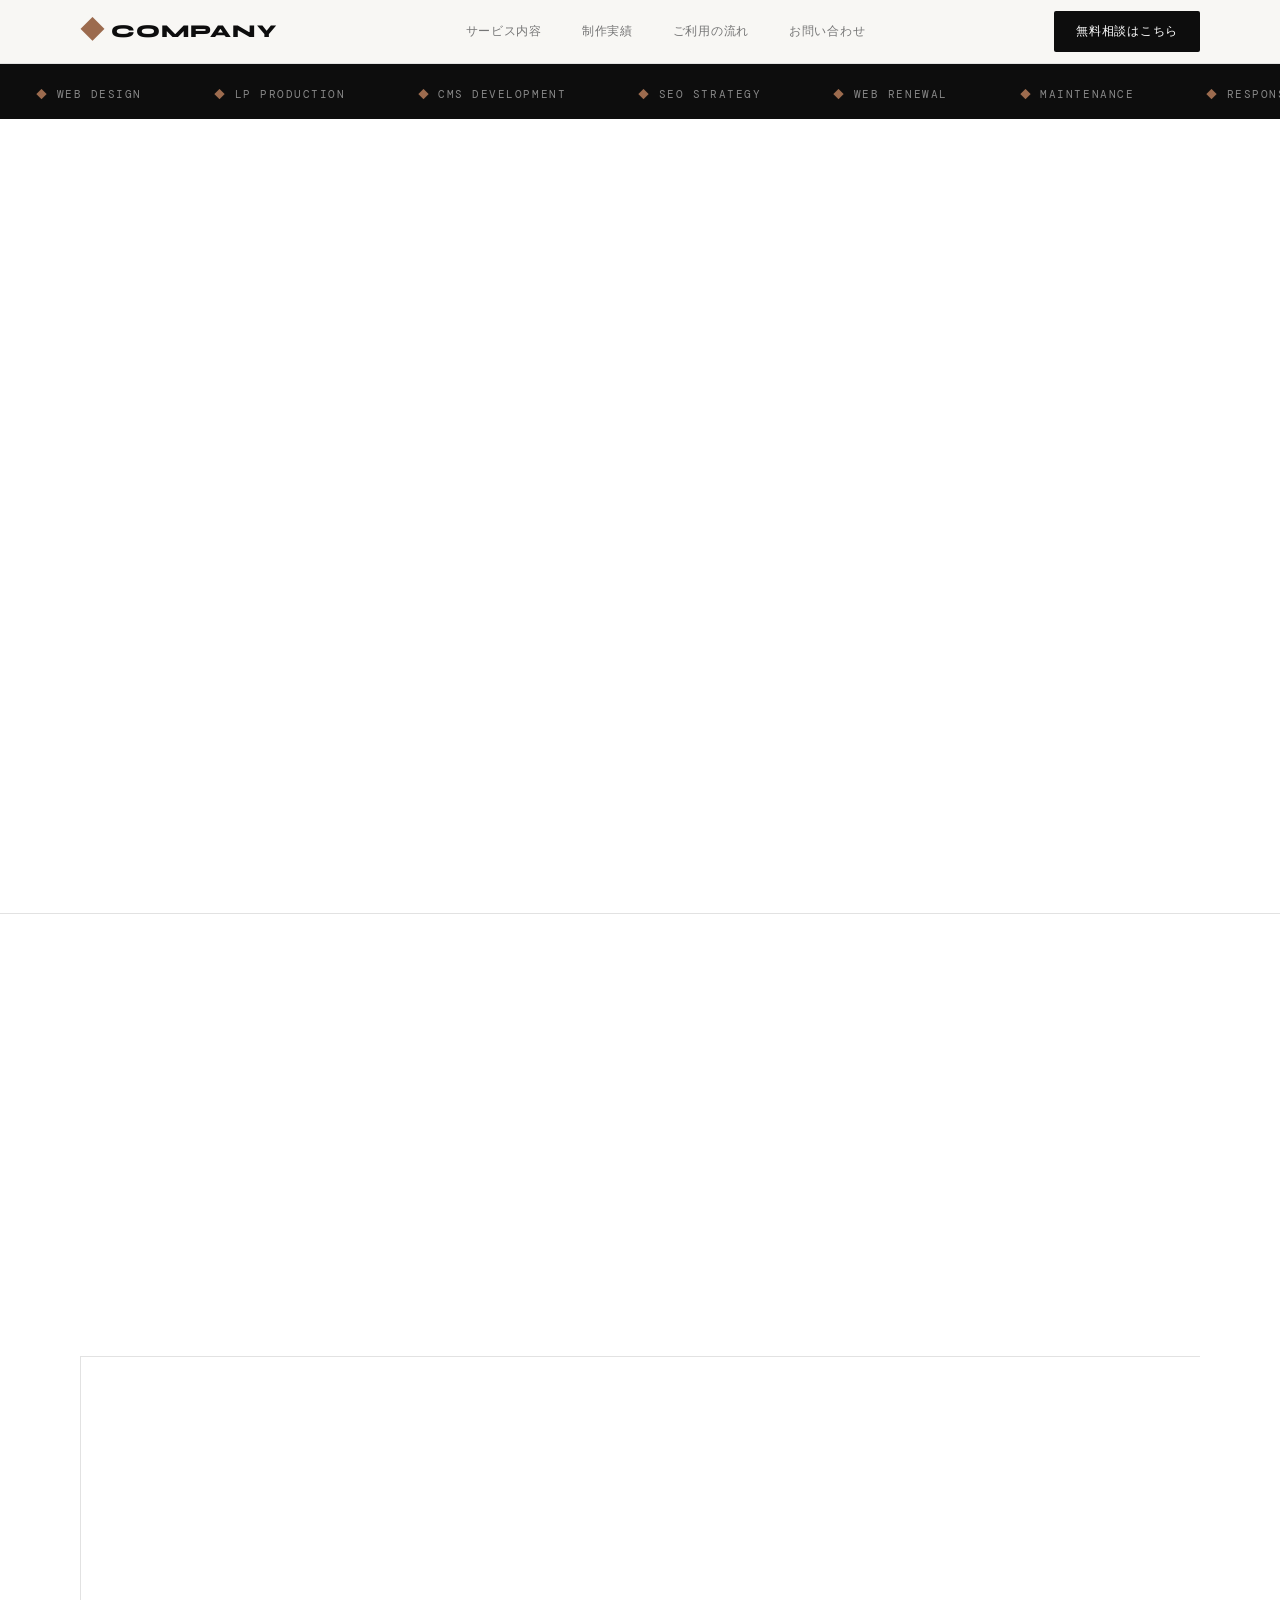
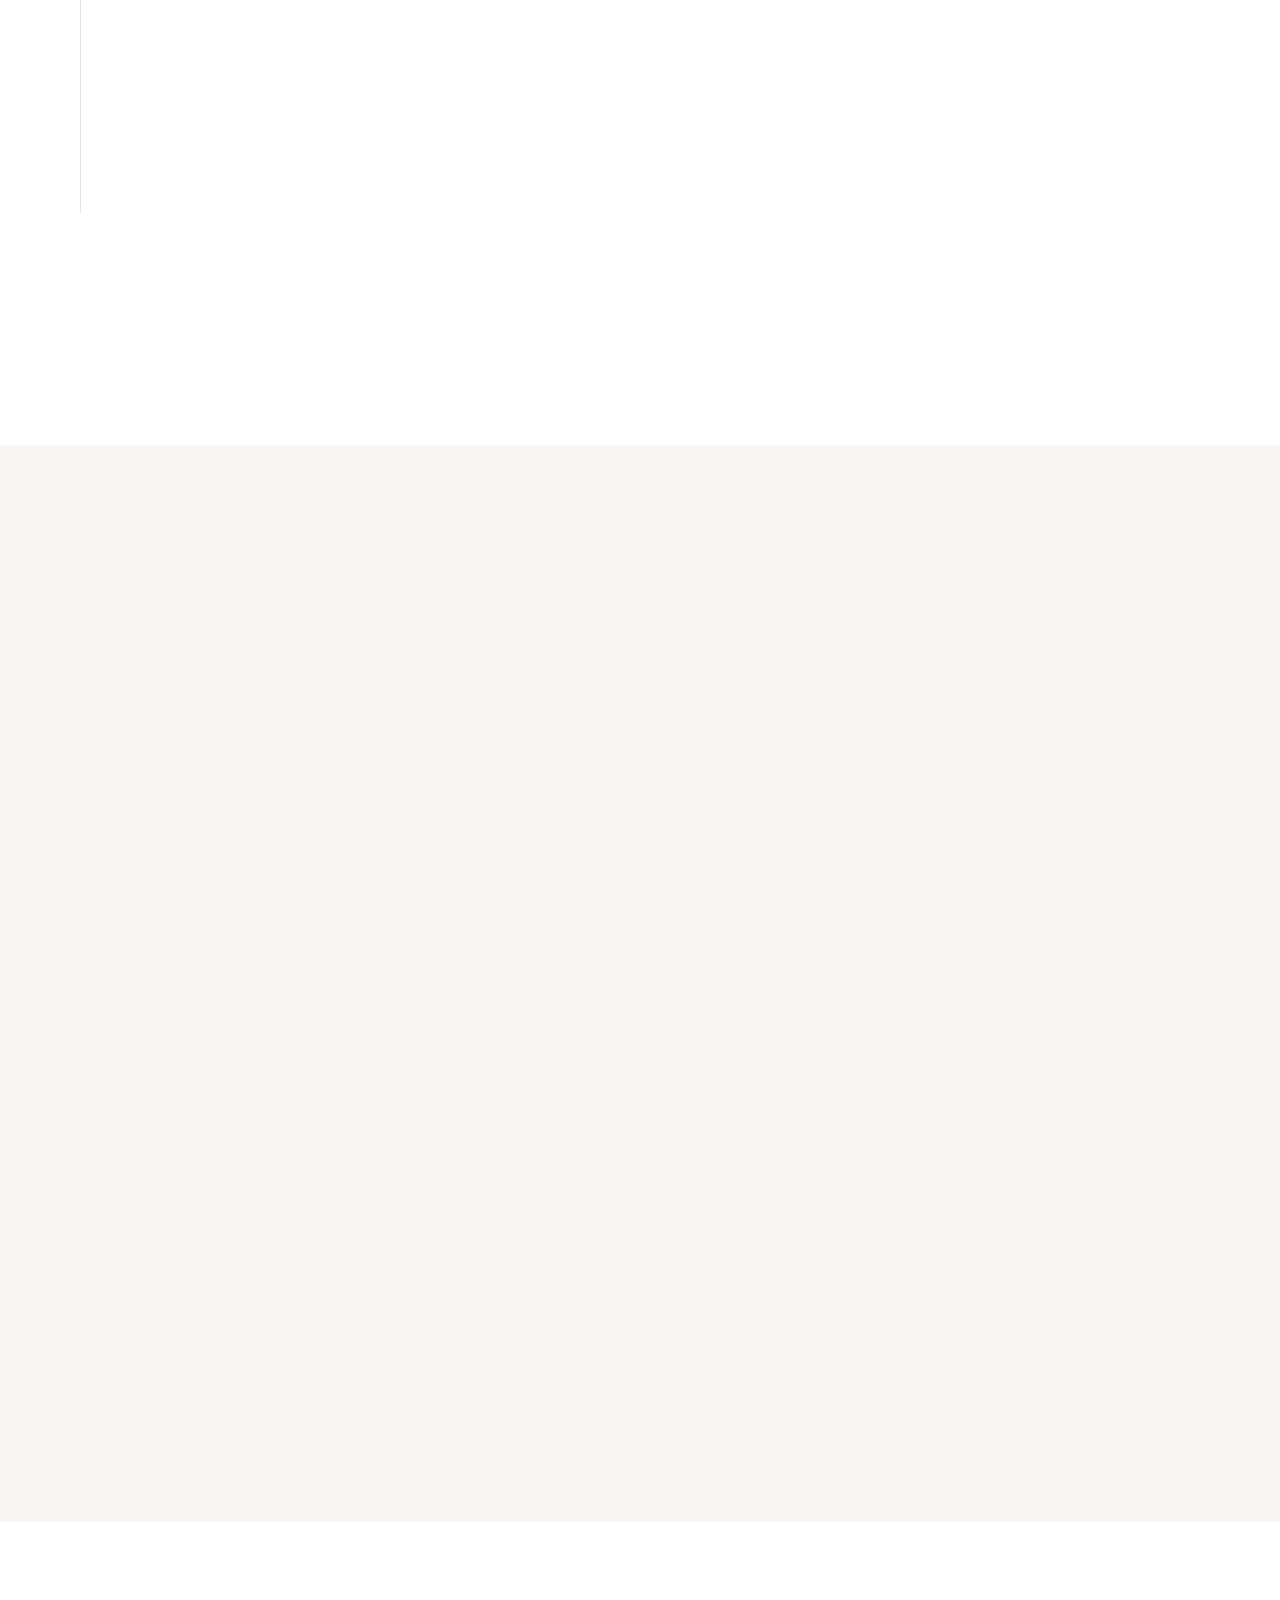
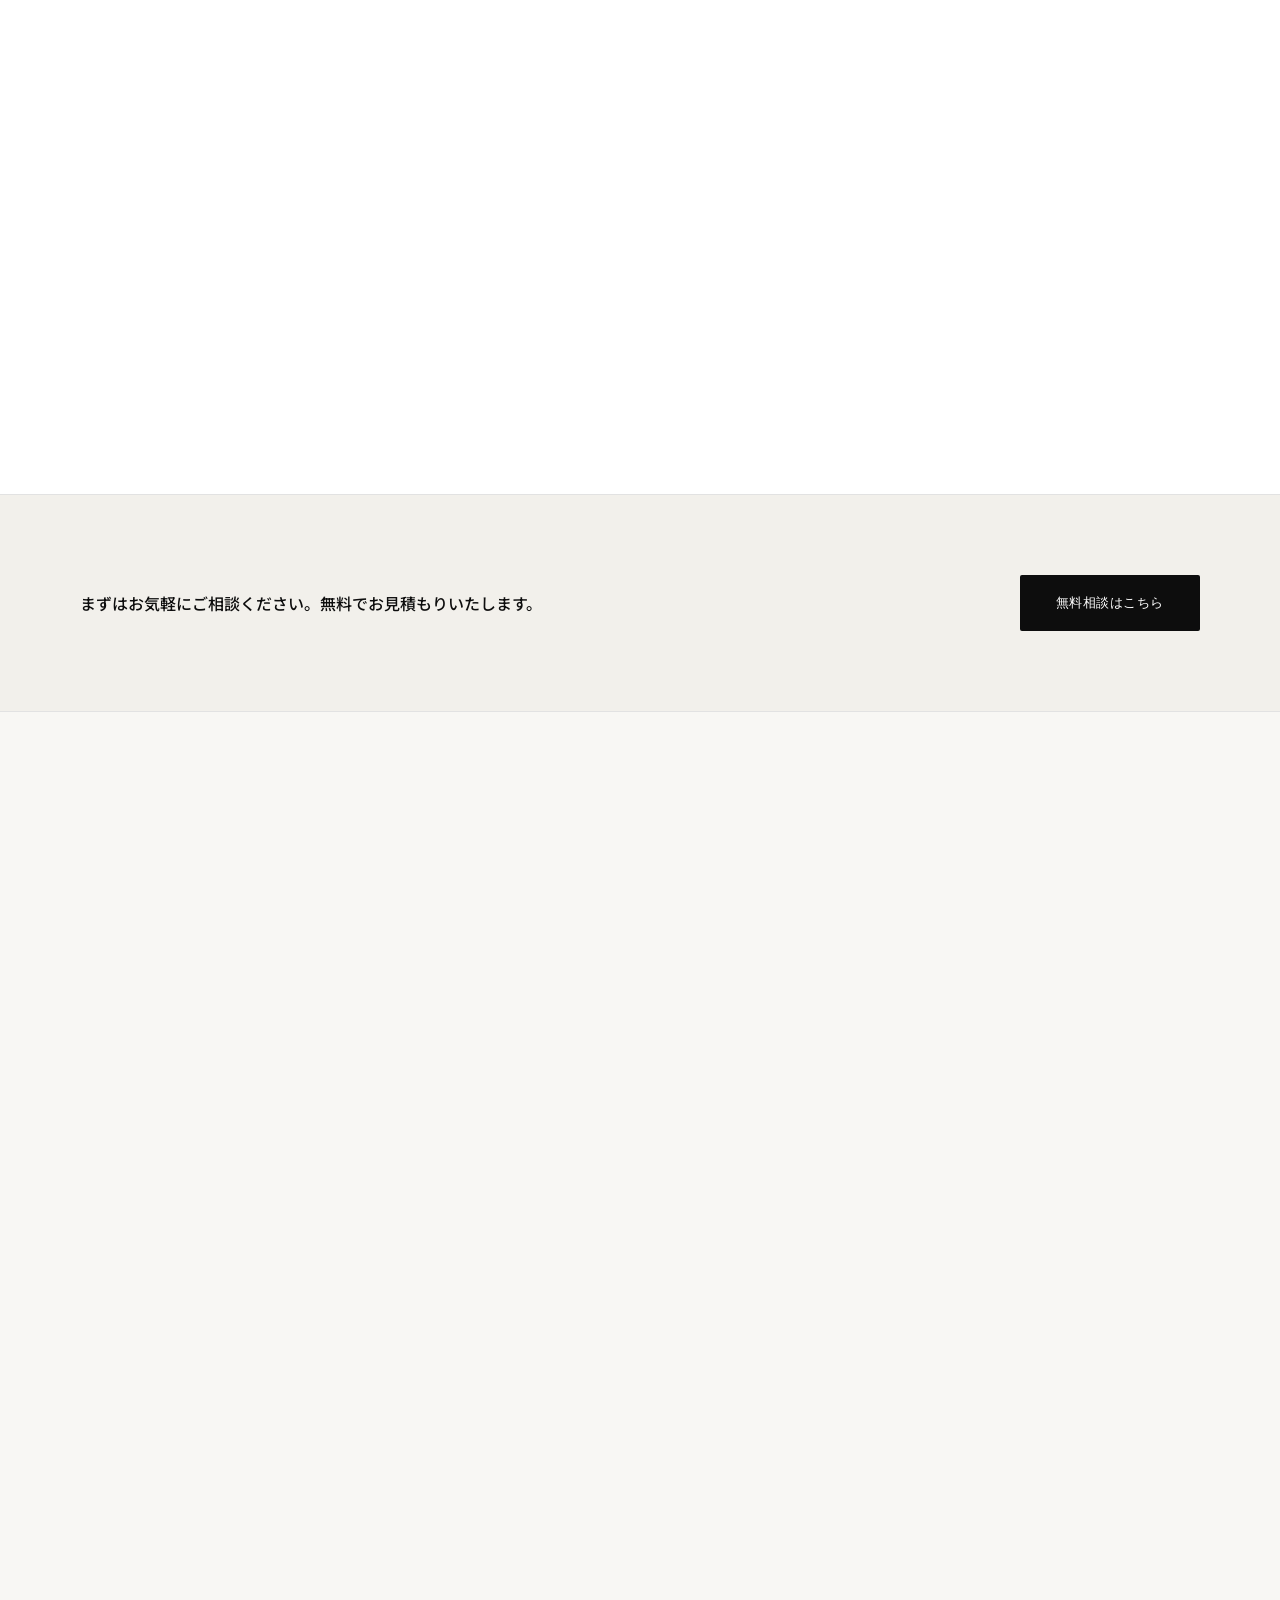
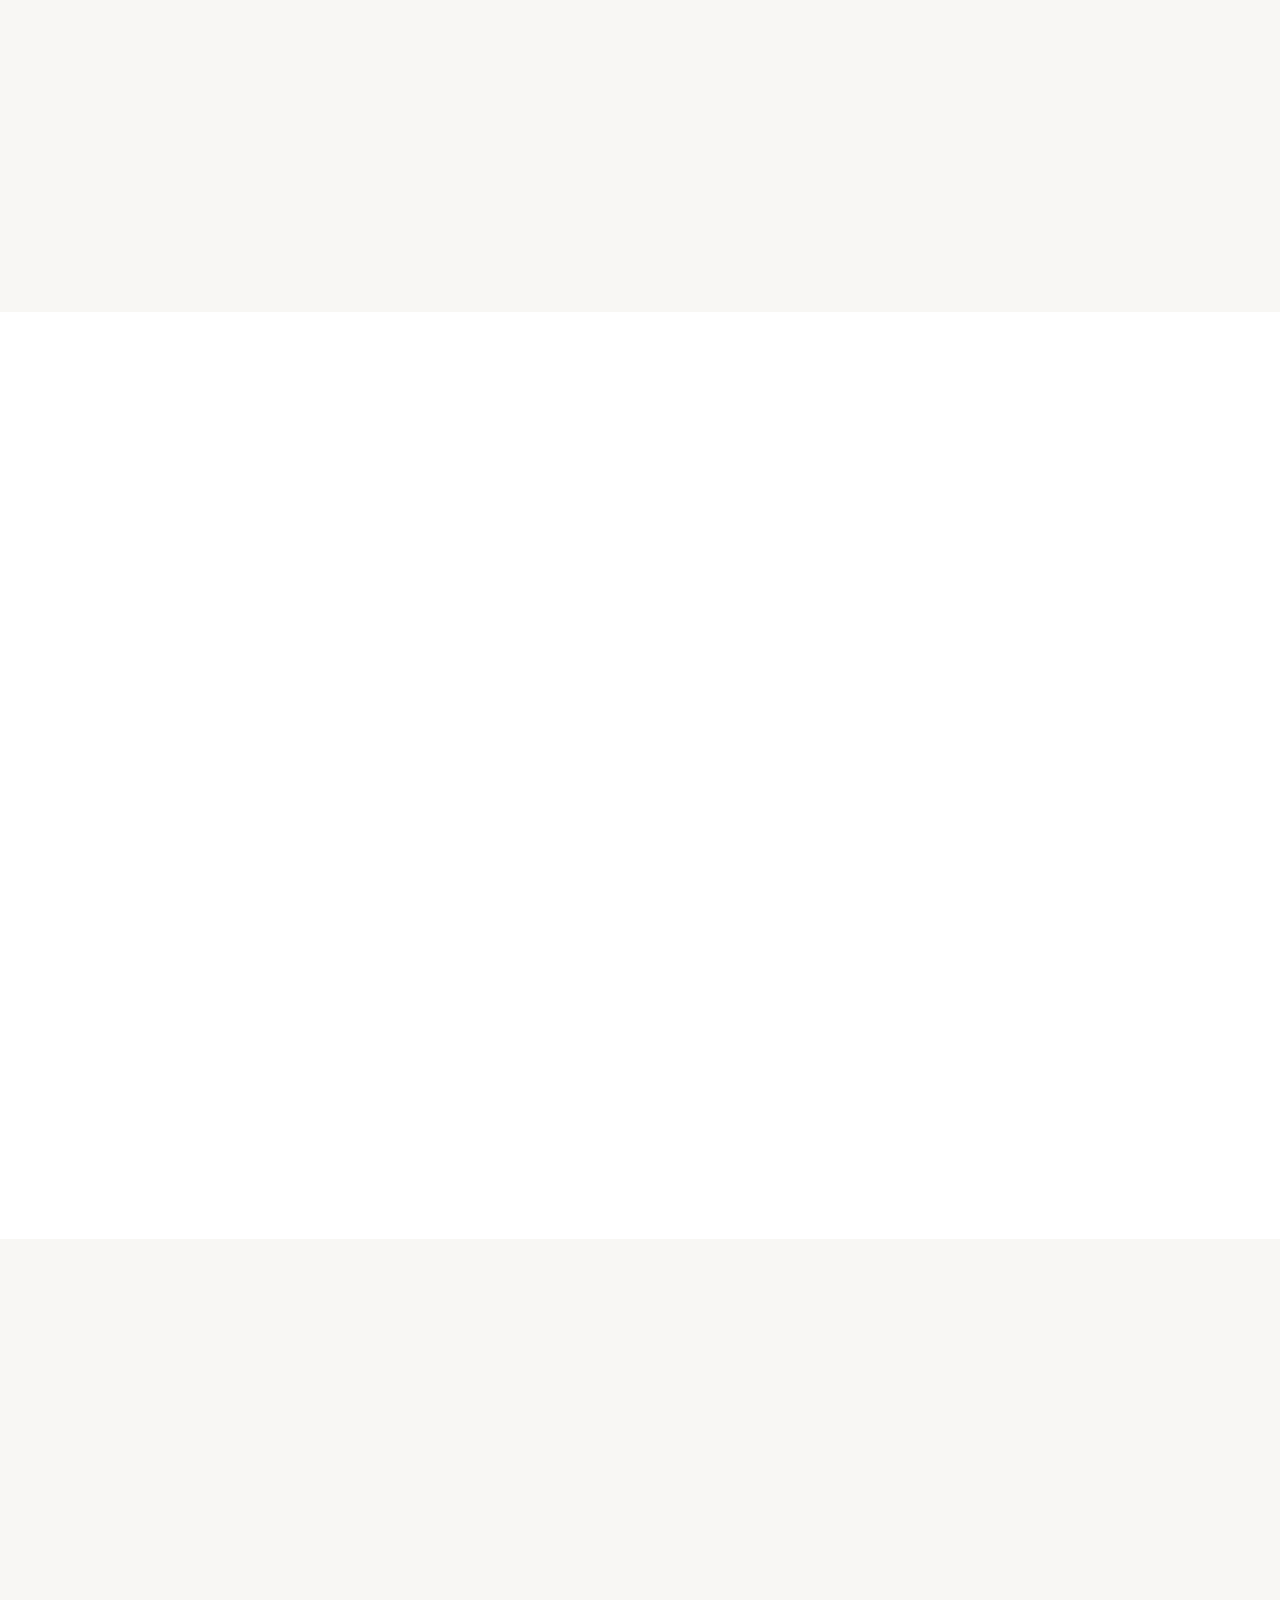
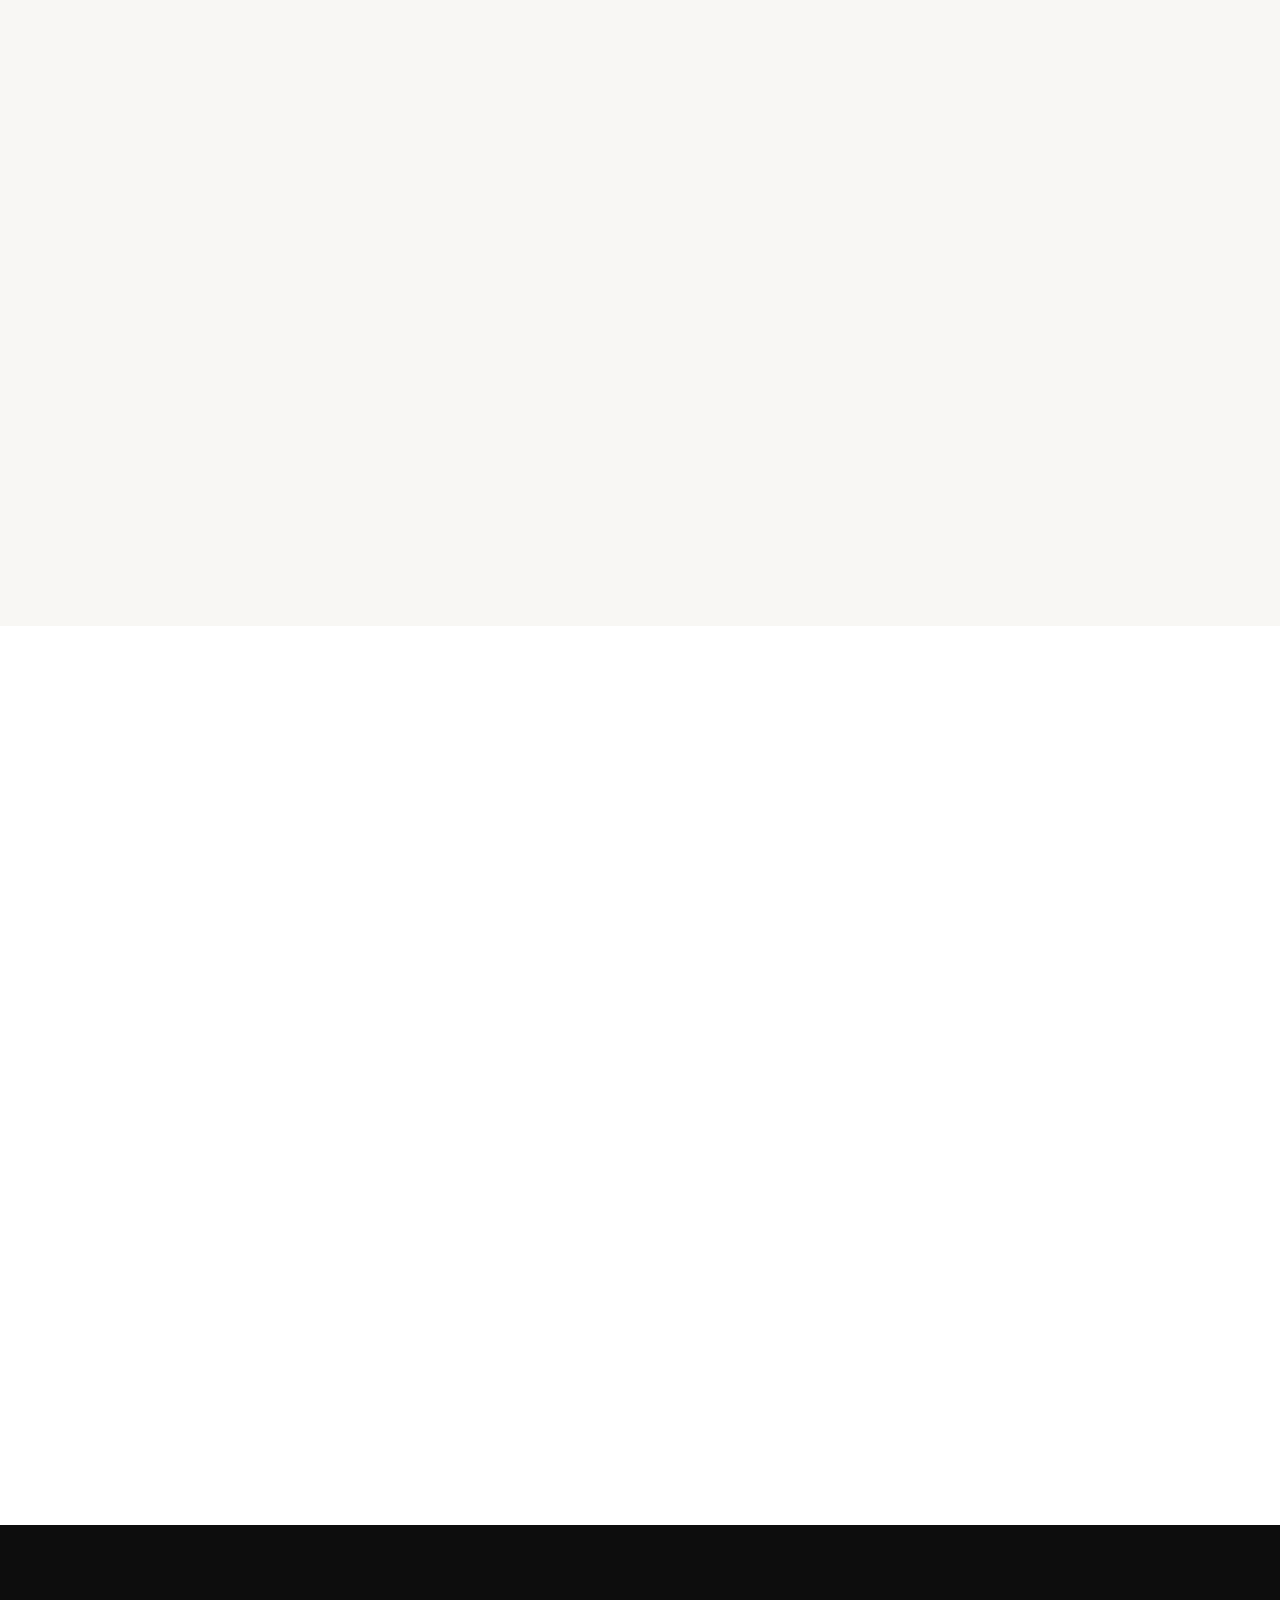
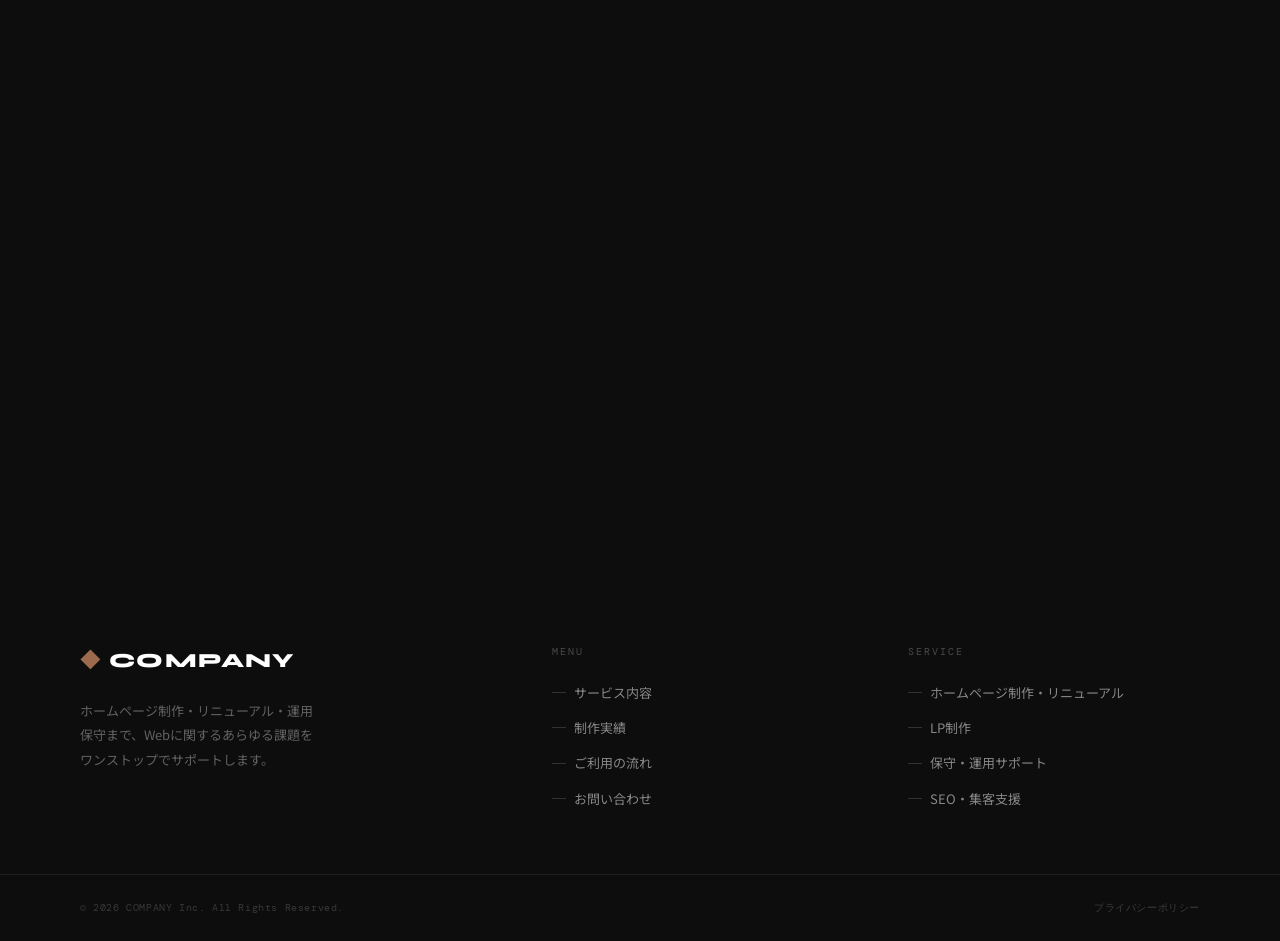
==== commit 5d2ca081: "デザイン確定版に更新・保護ルールを追加 - index.html / style.css / responsive.css / main.js を確定デザインに更新 - Cursorルールを書き換え：" ====
--- a/src/web-service-lp/index.html
+++ b/src/web-service-lp/index.html
@@ -7,822 +7,537 @@
   <meta name="description" content="ホームページ制作・リニューアル・運用保守まで、Webに関するあらゆる課題をワンストップでサポートします。">
   <link rel="preconnect" href="https://fonts.googleapis.com">
   <link rel="preconnect" href="https://fonts.gstatic.com" crossorigin>
-  <link href="https://fonts.googleapis.com/css2?family=Noto+Sans+JP:wght@400;500;700&family=Inter:wght@400;500;600;700&display=swap" rel="stylesheet">
+  <link href="https://fonts.googleapis.com/css2?family=Noto+Sans+JP:wght@300;400;500;700;900&family=Syne:wght@700;800&family=DM+Mono:wght@400;500&display=swap" rel="stylesheet">
   <link rel="stylesheet" href="css/style.css">
   <link rel="stylesheet" href="css/responsive.css">
 </head>
-<body>
-
-  <!-- ========== HEADER ========== -->
-  <header class="header">
-    <div class="header__inner">
-      <a href="#" class="header__logo">
-        <span class="header__logo-icon">&#9670;</span>
-        <span class="header__logo-text">COMPANY</span>
-      </a>
-      <nav class="header__nav">
-        <ul class="header__nav-list">
-          <li><a href="#service" class="header__nav-link">サービス内容</a></li>
-          <li><a href="#works" class="header__nav-link">制作実績</a></li>
-          <li><a href="#flow" class="header__nav-link">ご利用の流れ</a></li>
-          <li><a href="#contact" class="header__nav-link">お問い合わせ</a></li>
+
+<!-- ========== HEADER ========== -->
+<header class="header">
+  <div class="header__in">
+    <a href="#" class="header__logo">
+      <span class="header__logo-dot">◆</span>COMPANY
+    </a>
+    <nav class="header__nav">
+      <a href="#service" class="header__nav-link">サービス内容</a>
+      <a href="#works" class="header__nav-link">制作実績</a>
+      <a href="#flow" class="header__nav-link">ご利用の流れ</a>
+      <a href="#contact" class="header__nav-link">お問い合わせ</a>
+    </nav>
+    <a href="#contact" class="header__cta">無料相談はこちら</a>
+    <button class="header__hamburger" aria-label="メニューを開く">
+      <span></span><span></span><span></span>
+    </button>
+  </div>
+</header>
+
+<!-- ドロワーナビ -->
+<div class="nav-overlay" id="navOverlay"></div>
+<nav class="nav-drawer" id="navDrawer">
+  <button class="nav-drawer__close" id="navClose" aria-label="メニューを閉じる">✕</button>
+  <span class="nav-drawer__label">MENU</span>
+  <div class="nav-drawer__links">
+    <a href="#service">サービス内容</a>
+    <a href="#works">制作実績</a>
+    <a href="#flow">ご利用の流れ</a>
+    <a href="#contact">お問い合わせ</a>
+  </div>
+  <a href="#contact" class="nav-drawer__cta">無料相談はこちら</a>
+</nav>
+
+<main>
+
+<!-- ========== HERO ========== -->
+<section class="hero">
+  <div class="hero__marquee-wrap">
+    <div class="hero__marquee">
+      <div class="hero__marquee-track">
+        <span class="hero__marquee-item"><span>◆</span>WEB DESIGN</span>
+        <span class="hero__marquee-item"><span>◆</span>LP PRODUCTION</span>
+        <span class="hero__marquee-item"><span>◆</span>CMS DEVELOPMENT</span>
+        <span class="hero__marquee-item"><span>◆</span>SEO STRATEGY</span>
+        <span class="hero__marquee-item"><span>◆</span>WEB RENEWAL</span>
+        <span class="hero__marquee-item"><span>◆</span>MAINTENANCE</span>
+        <span class="hero__marquee-item"><span>◆</span>RESPONSIVE DESIGN</span>
+        <span class="hero__marquee-item"><span>◆</span>CORPORATE SITE</span>
+      </div>
+      <div class="hero__marquee-track" aria-hidden="true">
+        <span class="hero__marquee-item"><span>◆</span>WEB DESIGN</span>
+        <span class="hero__marquee-item"><span>◆</span>LP PRODUCTION</span>
+        <span class="hero__marquee-item"><span>◆</span>CMS DEVELOPMENT</span>
+        <span class="hero__marquee-item"><span>◆</span>SEO STRATEGY</span>
+        <span class="hero__marquee-item"><span>◆</span>WEB RENEWAL</span>
+        <span class="hero__marquee-item"><span>◆</span>MAINTENANCE</span>
+        <span class="hero__marquee-item"><span>◆</span>RESPONSIVE DESIGN</span>
+        <span class="hero__marquee-item"><span>◆</span>CORPORATE SITE</span>
+      </div>
+    </div>
+  </div>
+  <div class="hero__main">
+    <div class="hero__left reveal">
+      <p class="hero__tag">WEB PRODUCTION PARTNER</p>
+      <h1 class="hero__h1">
+        制作も、<br>運用も、<br><em>ぜんぶ</em><br>任せられる。
+      </h1>
+      <p class="hero__desc">
+        新規制作からリニューアル、運用保守まで。<br>
+        ビジネスを成長させるWeb戦略をご提供します。
+      </p>
+      <div class="hero__btns">
+        <a href="#contact" class="btn-fill">無料で相談する</a>
+        <a href="#works" class="btn-line">制作実績を見る</a>
+      </div>
+    </div>
+    <div class="hero__right reveal reveal-d2">
+      <div class="hero__stats">
+        <div class="hero__stat hero__stat--accent">
+          <div class="hero__stat-num">120<sup>件</sup></div>
+          <div class="hero__stat-label">制作実績</div>
+        </div>
+        <div class="hero__stat">
+          <div class="hero__stat-num">98<sup>%</sup></div>
+          <div class="hero__stat-label">顧客満足度</div>
+        </div>
+        <div class="hero__stat">
+          <div class="hero__stat-num">15<sup>年</sup></div>
+          <div class="hero__stat-label">業界経験</div>
+        </div>
+        <div class="hero__stat">
+          <div class="hero__stat-num">1<sup>社</sup></div>
+          <div class="hero__stat-label">窓口ひとつで完結</div>
+        </div>
+      </div>
+      <div class="hero__services-strip">
+        <ul>
+          <li>ホームページ制作・リニューアル</li>
+          <li>LP制作</li>
+          <li>CMS構築・運用サポート</li>
+          <li>SEO対策・集客支援</li>
         </ul>
-      </nav>
-      <a href="#contact" class="header__cta-btn">無料相談はこちら</a>
-      <button class="header__hamburger" aria-label="メニューを開く">
-        <span></span><span></span><span></span>
-      </button>
-    </div>
-  </header>
-
-  <main>
-
-    <!-- ========== HERO / FIRST VIEW ========== -->
-    <section class="hero">
-      <div class="hero__inner">
-        <div class="hero__content">
-          <p class="hero__label">Web制作のプロフェッショナル</p>
-          <h1 class="hero__title">
-            制作も、運用も、<br>
-            ぜんぶ任せられる<br>
-            Web制作パートナー。
-          </h1>
-          <p class="hero__description">
-            新規制作からリニューアル、運用保守まで。<br>
-            ビジネスを成長させるWeb戦略をご提供します。
-          </p>
-          <div class="hero__buttons">
-            <a href="#contact" class="btn btn--primary">無料で相談する</a>
-            <a href="#works" class="btn btn--outline">制作実績を見る</a>
-          </div>
-        </div>
-        <div class="hero__visual">
-          <div class="hero__visual-main">
-            <picture>
-              <source media="(max-width: 767px)" srcset="assets/images/hero-main-sp.jpg">
-              <img src="assets/images/hero-main.jpg" alt="制作実績 コーポレートサイト" width="480" height="320">
-            </picture>
-          </div>
-          <div class="hero__visual-sub hero__visual-sub--1">
-            <picture>
-              <source media="(max-width: 767px)" srcset="assets/images/hero-sub1-sp.jpg">
-              <img src="assets/images/hero-sub1.jpg" alt="制作実績 LP" width="200" height="140">
-            </picture>
-          </div>
-          <div class="hero__visual-sub hero__visual-sub--2">
-            <picture>
-              <source media="(max-width: 767px)" srcset="assets/images/hero-sub2-sp.jpg">
-              <img src="assets/images/hero-sub2.jpg" alt="制作実績 ECサイト" width="180" height="126">
-            </picture>
-          </div>
-        </div>
-      </div>
-    </section>
-
-    <!-- ========== CONCERNS / よくあるお悩み ========== -->
-    <section class="concerns" id="concerns">
-      <div class="container">
-        <div class="section-header section-header--center">
-          <p class="section-header__label">CONCERNS</p>
-          <h2 class="section-header__title">「なんとかしたい」、<br class="sp-only">でも手が止まっていませんか？</h2>
-        </div>
-        <div class="concerns__grid">
-          <div class="concerns__card">
-            <div class="concerns__card-icon">
-              <svg width="32" height="32" viewBox="0 0 32 32" fill="none" stroke="currentColor" stroke-width="1.5"><rect x="4" y="6" width="24" height="18" rx="2"/><line x1="4" y1="12" x2="28" y2="12"/><circle cx="9" cy="9" r="1"/><circle cx="13" cy="9" r="1"/></svg>
-            </div>
-            <h3 class="concerns__card-title">ホームページが古くなった</h3>
-            <p class="concerns__card-text">デザインが時代遅れで、スマホ対応もできていない。リニューアルしたいが何から始めればいいかわからない。</p>
-          </div>
-          <div class="concerns__card">
-            <div class="concerns__card-icon">
-              <svg width="32" height="32" viewBox="0 0 32 32" fill="none" stroke="currentColor" stroke-width="1.5"><path d="M16 4 L28 10 L28 22 L16 28 L4 22 L4 10 Z"/><line x1="16" y1="28" x2="16" y2="16"/><line x1="4" y1="10" x2="16" y2="16"/><line x1="28" y1="10" x2="16" y2="16"/></svg>
-            </div>
-            <h3 class="concerns__card-title">制作会社選びに迷っている</h3>
-            <p class="concerns__card-text">見積もりの相場がわからず、どの制作会社に頼めばいいか判断がつかない。</p>
-          </div>
-          <div class="concerns__card">
-            <div class="concerns__card-icon">
-              <svg width="32" height="32" viewBox="0 0 32 32" fill="none" stroke="currentColor" stroke-width="1.5"><circle cx="16" cy="16" r="12"/><polyline points="16,8 16,16 22,16"/></svg>
-            </div>
-            <h3 class="concerns__card-title">更新作業に手間がかかる</h3>
-            <p class="concerns__card-text">ちょっとした修正でも毎回制作会社に依頼が必要で、時間もコストもかかっている。</p>
-          </div>
-          <div class="concerns__card">
-            <div class="concerns__card-icon">
-              <svg width="32" height="32" viewBox="0 0 32 32" fill="none" stroke="currentColor" stroke-width="1.5"><path d="M8 28 L8 12 L14 12 L14 28"/><path d="M18 28 L18 4 L24 4 L24 28"/><line x1="4" y1="28" x2="28" y2="28"/></svg>
-            </div>
-            <h3 class="concerns__card-title">集客につながらない</h3>
-            <p class="concerns__card-text">ホームページはあるが、アクセスが少なく問い合わせもほとんど来ない。</p>
-          </div>
-          <div class="concerns__card">
-            <div class="concerns__card-icon">
-              <svg width="32" height="32" viewBox="0 0 32 32" fill="none" stroke="currentColor" stroke-width="1.5"><rect x="6" y="4" width="20" height="24" rx="2"/><line x1="10" y1="10" x2="22" y2="10"/><line x1="10" y1="15" x2="22" y2="15"/><line x1="10" y1="20" x2="17" y2="20"/></svg>
-            </div>
-            <h3 class="concerns__card-title">コンテンツが作れない</h3>
-            <p class="concerns__card-text">何を載せればいいかわからない。文章や写真の準備も大変で手が止まっている。</p>
-          </div>
-          <div class="concerns__card">
-            <div class="concerns__card-icon">
-              <svg width="32" height="32" viewBox="0 0 32 32" fill="none" stroke="currentColor" stroke-width="1.5"><circle cx="16" cy="16" r="12"/><path d="M12 16 L15 19 L20 13"/></svg>
-            </div>
-            <h3 class="concerns__card-title">公開後の運用が不安</h3>
-            <p class="concerns__card-text">作って終わりではなく、公開後のサポートやセキュリティ対策もしっかりしてほしい。</p>
-          </div>
-        </div>
-      </div>
-      <!-- CTA帯 -->
-      <div class="concerns__cta-band">
-        <div class="container">
-          <p class="concerns__cta-text">そのお悩み、私たちが解決します。まずはお気軽にご相談ください。</p>
-          <a href="#contact" class="btn btn--primary">無料相談はこちら</a>
-        </div>
-      </div>
-    </section>
-
-    <!-- ========== REASONS / 選ばれる理由 ========== -->
-    <section class="reasons" id="reasons">
-      <div class="container">
-        <div class="section-header">
-          <p class="section-header__label">REASONS</p>
-          <h2 class="section-header__title">選ばれる理由</h2>
-        </div>
-        <div class="reasons__grid">
-          <div class="reasons__main-card">
-            <span class="reasons__number">01</span>
-            <div class="reasons__main-card-body">
-              <h3 class="reasons__main-card-title">戦略設計から制作・運用まで<br>ワンストップで対応</h3>
-              <p class="reasons__main-card-text">設計・デザイン・開発・運用まで一貫対応。窓口がひとつだからスムーズに進みます。</p>
-            </div>
-            <div class="reasons__main-card-image">
-              <img src="assets/images/reason-main.jpg" alt="ワンストップ対応イメージ" width="360" height="220" loading="lazy" decoding="async">
-            </div>
-          </div>
-          <div class="reasons__sub-cards">
-            <div class="reasons__sub-card">
-              <span class="reasons__sub-number">02</span>
-              <h3 class="reasons__sub-card-title">成果につながるデザイン設計</h3>
-              <p class="reasons__sub-card-text">ユーザーの行動を促す導線設計で、問い合わせ・売上アップにつなげます。</p>
-            </div>
-            <div class="reasons__sub-card">
-              <span class="reasons__sub-number">03</span>
-              <h3 class="reasons__sub-card-title">公開後も安心のサポート体制</h3>
-              <p class="reasons__sub-card-text">更新・セキュリティ・解析まで、公開後も長くお付き合いいただけます。</p>
-            </div>
-            <div class="reasons__sub-card">
-              <span class="reasons__sub-number">04</span>
-              <h3 class="reasons__sub-card-title">明確な料金と丁寧なヒアリング</h3>
-              <p class="reasons__sub-card-text">不明瞭な追加費用なし。ご予算に合わせた最適プランをご提案します。</p>
-            </div>
-          </div>
-        </div>
-      </div>
-    </section>
-
-    <!-- ========== WORKS / 制作実績 ========== -->
-    <section class="works" id="works">
-      <div class="container">
-        <div class="section-header section-header--center">
-          <p class="section-header__label">WORKS</p>
-          <h2 class="section-header__title">ホームページ制作実績</h2>
-        </div>
-
-        <!-- Featured Works -->
-        <div class="works__featured">
-          <div class="works__featured-item">
-            <div class="works__featured-image">
-              <img src="assets/images/hp01.jpg" alt="村上ホーム株式会社 ホームページ制作実績" width="560" height="380" loading="lazy" decoding="async">
-            </div>
-            <div class="works__featured-info">
-              <span class="works__featured-category">コーポレートサイト</span>
-              <h3 class="works__featured-title">村上ホーム株式会社 様</h3>
-              <dl class="works__featured-meta">
-                <div class="works__featured-meta-item">
-                  <dt>業種</dt>
-                  <dd>不動産・建築</dd>
-                </div>
-                <div class="works__featured-meta-item">
-                  <dt>対応範囲</dt>
-                  <dd>SEO / デザイン / システム / CMS構築 / Mailフォーム</dd>
-                </div>
-              </dl>
-              <ul class="works__featured-tags">
-                <li>SEO</li>
-                <li>デザイン</li>
-                <li>システム</li>
-                <li>FLASH</li>
-                <li>CMS構築</li>
-                <li>Mailフォーム</li>
-                <li>レスポンシブ</li>
-              </ul>
-            </div>
-          </div>
-          <div class="works__featured-item works__featured-item--reverse">
-            <div class="works__featured-image">
-              <img src="assets/images/hp02.jpg" alt="有限会社坂田金時堂 ホームページ制作実績" width="560" height="380" loading="lazy" decoding="async">
-            </div>
-            <div class="works__featured-info">
-              <span class="works__featured-category">コーポレートサイト</span>
-              <h3 class="works__featured-title">有限会社坂田金時堂 様</h3>
-              <dl class="works__featured-meta">
-                <div class="works__featured-meta-item">
-                  <dt>業種</dt>
-                  <dd>飲食業</dd>
-                </div>
-                <div class="works__featured-meta-item">
-                  <dt>対応範囲</dt>
-                  <dd>SEO / デザイン / 動画制作 / CMS構築 / パララックス</dd>
-                </div>
-              </dl>
-              <ul class="works__featured-tags">
-                <li>SEO</li>
-                <li>デザイン</li>
-                <li>動画制作</li>
-                <li>CMS構築</li>
-                <li>パララックス</li>
-                <li>レスポンシブ</li>
-              </ul>
-            </div>
-          </div>
-        </div>
-
-        <!-- Gallery Works -->
-        <div class="works__gallery">
-          <div class="works__gallery-card">
-            <div class="works__gallery-image">
-              <img src="assets/images/hp03.jpg" alt="綜合交通株式会社 綜合観光バス ホームページ制作実績" width="300" height="200" loading="lazy" decoding="async">
-            </div>
-            <div class="works__gallery-body">
-              <h4 class="works__gallery-title">綜合交通株式会社 綜合観光バス 様</h4>
-              <ul class="works__featured-tags">
-                <li>SEO</li>
-                <li>デザイン</li>
-                <li>CMS構築</li>
-                <li>LP制作</li>
-                <li>Mailフォーム</li>
-                <li>レスポンシブ</li>
-              </ul>
-            </div>
-          </div>
-          <div class="works__gallery-card">
-            <div class="works__gallery-image">
-              <img src="assets/images/hp04.jpg" alt="株式会社トキワビル商会 ホームページ制作実績" width="300" height="200" loading="lazy" decoding="async">
-            </div>
-            <div class="works__gallery-body">
-              <h4 class="works__gallery-title">株式会社トキワビル商会 様</h4>
-              <ul class="works__featured-tags">
-                <li>SEO</li>
-                <li>デザイン</li>
-                <li>システム</li>
-                <li>LP制作</li>
-                <li>CMS構築</li>
-                <li>Mailフォーム</li>
-                <li>レスポンシブ</li>
-              </ul>
-            </div>
-          </div>
-          <div class="works__gallery-card">
-            <div class="works__gallery-image">
-              <img src="assets/images/hp05.jpg" alt="株式会社イワキン工業 ホームページ制作実績" width="300" height="200" loading="lazy" decoding="async">
-            </div>
-            <div class="works__gallery-body">
-              <h4 class="works__gallery-title">株式会社イワキン工業 様</h4>
-              <ul class="works__featured-tags">
-                <li>SEO</li>
-                <li>デザイン</li>
-                <li>システム</li>
-                <li>CMS構築</li>
-                <li>Mailフォーム</li>
-                <li>レスポンシブ</li>
-              </ul>
-            </div>
-          </div>
-          <div class="works__gallery-card">
-            <div class="works__gallery-image">
-              <img src="assets/images/hp06.jpg" alt="株式会社活菜舎 ホームページ制作実績" width="300" height="200" loading="lazy" decoding="async">
-            </div>
-            <div class="works__gallery-body">
-              <h4 class="works__gallery-title">株式会社活菜舎 様</h4>
-              <ul class="works__featured-tags">
-                <li>SEO</li>
-                <li>デザイン</li>
-                <li>システム</li>
-                <li>CMS構築</li>
-                <li>レスポンシブ</li>
-              </ul>
-            </div>
-          </div>
-          <div class="works__gallery-card">
-            <div class="works__gallery-image">
-              <img src="assets/images/hp07.jpg" alt="一般社団法人飯塚青年会議所 ホームページ制作実績" width="300" height="200" loading="lazy" decoding="async">
-            </div>
-            <div class="works__gallery-body">
-              <h4 class="works__gallery-title">一般社団法人飯塚青年会議所 様</h4>
-              <ul class="works__featured-tags">
-                <li>SEO</li>
-                <li>デザイン</li>
-                <li>システム</li>
-                <li>CMS構築</li>
-                <li>Mailフォーム</li>
-                <li>レスポンシブ</li>
-              </ul>
-            </div>
-          </div>
-          <div class="works__gallery-card">
-            <div class="works__gallery-image">
-              <img src="assets/images/hp08.jpg" alt="学校法人飯塚学園 飯塚日新館 ホームページ制作実績" width="300" height="200" loading="lazy" decoding="async">
-            </div>
-            <div class="works__gallery-body">
-              <h4 class="works__gallery-title">学校法人飯塚学園 飯塚日新館 様</h4>
-              <ul class="works__featured-tags">
-                <li>SEO</li>
-                <li>デザイン</li>
-                <li>システム</li>
-                <li>CMS構築</li>
-                <li>Mailフォーム</li>
-              </ul>
-            </div>
-          </div>
-          <div class="works__gallery-card">
-            <div class="works__gallery-image">
-              <img src="assets/images/hp10.jpg" alt="株式会社チクホーシーリング ホームページ制作実績" width="300" height="200" loading="lazy" decoding="async">
-            </div>
-            <div class="works__gallery-body">
-              <h4 class="works__gallery-title">株式会社チクホーシーリング 様</h4>
-              <ul class="works__featured-tags">
-                <li>SEO</li>
-                <li>デザイン</li>
-                <li>動画制作</li>
-                <li>CMS構築</li>
-                <li>レスポンシブ</li>
-              </ul>
-            </div>
-          </div>
-          <div class="works__gallery-card">
-            <div class="works__gallery-image">
-              <img src="assets/images/hp11.jpg" alt="丸野クリニック ホームページ制作実績" width="300" height="200" loading="lazy" decoding="async">
-            </div>
-            <div class="works__gallery-body">
-              <h4 class="works__gallery-title">丸野クリニック 様</h4>
-              <ul class="works__featured-tags">
-                <li>SEO</li>
-                <li>デザイン</li>
-                <li>システム</li>
-                <li>CMS構築</li>
-                <li>レスポンシブ</li>
-              </ul>
-            </div>
-          </div>
-          <div class="works__gallery-card">
-            <div class="works__gallery-image">
-              <img src="assets/images/hp12.jpg" alt="有限会社梅里竹芸 ホームページ制作実績" width="300" height="200" loading="lazy" decoding="async">
-            </div>
-            <div class="works__gallery-body">
-              <h4 class="works__gallery-title">有限会社梅里竹芸 様</h4>
-              <ul class="works__featured-tags">
-                <li>SEO</li>
-                <li>デザイン</li>
-                <li>システム</li>
-                <li>CMS構築</li>
-                <li>レスポンシブ</li>
-              </ul>
-            </div>
-          </div>
-          <div class="works__gallery-card">
-            <div class="works__gallery-image">
-              <img src="assets/images/hp13.jpg" alt="株式会社エイコーエンジニアリング ホームページ制作実績" width="300" height="200" loading="lazy" decoding="async">
-            </div>
-            <div class="works__gallery-body">
-              <h4 class="works__gallery-title">株式会社エイコーエンジニアリング 様</h4>
-              <ul class="works__featured-tags">
-                <li>SEO</li>
-                <li>デザイン</li>
-                <li>システム</li>
-                <li>CMS構築</li>
-              </ul>
-            </div>
-          </div>
-          <div class="works__gallery-card">
-            <div class="works__gallery-image">
-              <img src="assets/images/hp14.jpg" alt="有限会社小林彫刻所 ホームページ制作実績" width="300" height="200" loading="lazy" decoding="async">
-            </div>
-            <div class="works__gallery-body">
-              <h4 class="works__gallery-title">有限会社小林彫刻所 様</h4>
-              <ul class="works__featured-tags">
-                <li>SEO</li>
-                <li>デザイン</li>
-                <li>システム</li>
-                <li>CMS構築</li>
-                <li>Mailフォーム</li>
-                <li>レスポンシブ</li>
-              </ul>
-            </div>
-          </div>
-          <div class="works__gallery-card">
-            <div class="works__gallery-image">
-              <img src="assets/images/hp15.jpg" alt="大里酒造株式会社 ホームページ制作実績" width="300" height="200" loading="lazy" decoding="async">
-            </div>
-            <div class="works__gallery-body">
-              <h4 class="works__gallery-title">大里酒造株式会社 様</h4>
-              <ul class="works__featured-tags">
-                <li>SEO</li>
-                <li>FLASH</li>
-                <li>デザイン</li>
-                <li>システム</li>
-                <li>CMS構築</li>
-                <li>ECサイト</li>
-                <li>Mailフォーム</li>
-              </ul>
-            </div>
-          </div>
-          <div class="works__gallery-card">
-            <div class="works__gallery-image">
-              <img src="assets/images/hp16.jpg" alt="有限会社坂口不動産 ホームページ制作実績" width="300" height="200" loading="lazy" decoding="async">
-            </div>
-            <div class="works__gallery-body">
-              <h4 class="works__gallery-title">有限会社坂口不動産 様</h4>
-              <ul class="works__featured-tags">
-                <li>SEO</li>
-                <li>FLASH</li>
-                <li>デザイン</li>
-                <li>システム</li>
-                <li>CMS構築</li>
-                <li>Mailフォーム</li>
-              </ul>
-            </div>
-          </div>
-          <div class="works__gallery-card">
-            <div class="works__gallery-image">
-              <img src="assets/images/hp17.jpg" alt="医療法人徹滋会 北﨑医院 ホームページ制作実績" width="300" height="200" loading="lazy" decoding="async">
-            </div>
-            <div class="works__gallery-body">
-              <h4 class="works__gallery-title">医療法人徹滋会 北﨑医院 様</h4>
-              <ul class="works__featured-tags">
-                <li>SEO</li>
-                <li>FLASH</li>
-                <li>デザイン</li>
-                <li>システム</li>
-                <li>CMS構築</li>
-                <li>Mailフォーム</li>
-                <li>レスポンシブ</li>
-              </ul>
-            </div>
-          </div>
-          <div class="works__gallery-card">
-            <div class="works__gallery-image">
-              <img src="assets/images/hp18.jpg" alt="広告・美術 ホークス ホームページ制作実績" width="300" height="200" loading="lazy" decoding="async">
-            </div>
-            <div class="works__gallery-body">
-              <h4 class="works__gallery-title">広告・美術 ホークス 様</h4>
-              <ul class="works__featured-tags">
-                <li>SEO</li>
-                <li>FLASH</li>
-                <li>デザイン</li>
-                <li>システム</li>
-                <li>CMS構築</li>
-                <li>Mailフォーム</li>
-              </ul>
-            </div>
-          </div>
-          <div class="works__gallery-card">
-            <div class="works__gallery-image">
-              <img src="assets/images/hp19.jpg" alt="鮎川産業株式会社 ホームページ制作実績" width="300" height="200" loading="lazy" decoding="async">
-            </div>
-            <div class="works__gallery-body">
-              <h4 class="works__gallery-title">鮎川産業株式会社 様</h4>
-              <ul class="works__featured-tags">
-                <li>SEO</li>
-                <li>FLASH</li>
-                <li>デザイン</li>
-                <li>システム</li>
-                <li>CMS構築</li>
-                <li>Mailフォーム</li>
-                <li>レスポンシブ</li>
-              </ul>
-            </div>
-          </div>
-          <div class="works__gallery-card">
-            <div class="works__gallery-image">
-              <img src="assets/images/hp20.jpg" alt="株式会社磯部 ホームページ制作実績" width="300" height="200" loading="lazy" decoding="async">
-            </div>
-            <div class="works__gallery-body">
-              <h4 class="works__gallery-title">株式会社磯部 様</h4>
-              <ul class="works__featured-tags">
-                <li>SEO</li>
-                <li>FLASH</li>
-                <li>デザイン</li>
-                <li>システム</li>
-                <li>CMS構築</li>
-                <li>Mailフォーム</li>
-                <li>レスポンシブ</li>
-              </ul>
-            </div>
-          </div>
-          <div class="works__gallery-card">
-            <div class="works__gallery-image">
-              <img src="assets/images/hp21.jpg" alt="株式会社ニッツー ホームページ制作実績" width="300" height="200" loading="lazy" decoding="async">
-            </div>
-            <div class="works__gallery-body">
-              <h4 class="works__gallery-title">株式会社ニッツー 様</h4>
-              <ul class="works__featured-tags">
-                <li>SEO</li>
-                <li>FLASH</li>
-                <li>デザイン</li>
-                <li>システム</li>
-                <li>CMS構築</li>
-                <li>Mailフォーム</li>
-                <li>レスポンシブ</li>
-              </ul>
-            </div>
-          </div>
-        </div>
-
-        <!-- その他 業種別制作実績 -->
-        <div class="section-header section-header--center works__category-header">
-          <h2 class="section-header__title">その他 業種別制作実績</h2>
-        </div>
-        <div class="works__gallery">
-          <div class="works__gallery-card">
-            <div class="works__gallery-body">
-              <h4 class="works__gallery-title">公庁関係</h4>
-              <p class="works__gallery-desc">官公庁・団体</p>
-            </div>
-          </div>
-          <div class="works__gallery-card">
-            <div class="works__gallery-body">
-              <h4 class="works__gallery-title">教育・福祉関係</h4>
-              <p class="works__gallery-desc">私立中・高校・保育園・介護施設</p>
-            </div>
-          </div>
-          <div class="works__gallery-card">
-            <div class="works__gallery-body">
-              <h4 class="works__gallery-title">病院・医療関係</h4>
-              <p class="works__gallery-desc">調剤薬局・歯科クリニック・クリニック</p>
-            </div>
-          </div>
-          <div class="works__gallery-card">
-            <div class="works__gallery-body">
-              <h4 class="works__gallery-title">不動産・建築関係</h4>
-              <p class="works__gallery-desc">不動産会社・建築会社</p>
-            </div>
-          </div>
-          <div class="works__gallery-card">
-            <div class="works__gallery-body">
-              <h4 class="works__gallery-title">その他</h4>
-              <p class="works__gallery-desc">遊技場・飲食業関係</p>
-            </div>
-          </div>
-        </div>
-      </div>
-    </section>
-
-    <!-- ========== 中間CTA帯 ========== -->
-    <section class="mid-cta">
-      <div class="container mid-cta__inner">
-        <p class="mid-cta__text">まずはお気軽にご相談ください。無料でお見積もりいたします。</p>
-        <a href="#contact" class="btn btn--primary">無料相談はこちら</a>
-      </div>
-    </section>
-
-    <!-- ========== SERVICE / サービス内容 ========== -->
-    <section class="service" id="service">
-      <div class="container">
-        <div class="section-header section-header--center">
-          <p class="section-header__label">SERVICE</p>
-          <h2 class="section-header__title">サービス内容</h2>
-        </div>
-        <div class="service__main-card">
-          <span class="service__main-card-label">MAIN SERVICE</span>
-          <div class="service__main-card-icon">
-            <svg width="48" height="48" viewBox="0 0 48 48" fill="none" stroke="currentColor" stroke-width="1.5"><rect x="4" y="8" width="40" height="28" rx="3"/><line x1="4" y1="16" x2="44" y2="16"/><line x1="18" y1="36" x2="30" y2="42"/><line x1="30" y1="36" x2="18" y2="42"/></svg>
-          </div>
-          <h3 class="service__main-card-title">ホームページ制作・リニューアル</h3>
-          <p class="service__main-card-text">コーポレートサイト、サービスサイト、ブランドサイトなど、目的に合わせた高品質なWebサイトを制作。戦略設計からデザイン、開発、公開まで一貫対応します。</p>
-        </div>
-        <div class="service__sub-cards">
-          <div class="service__sub-card">
-            <div class="service__sub-card-icon">
-              <svg width="36" height="36" viewBox="0 0 36 36" fill="none" stroke="currentColor" stroke-width="1.5"><rect x="8" y="4" width="20" height="28" rx="3"/><line x1="14" y1="26" x2="22" y2="26"/></svg>
-            </div>
-            <h4 class="service__sub-card-title">LP制作</h4>
-            <p class="service__sub-card-text">広告やキャンペーンに最適化されたランディングページを制作。CVR向上を重視した設計です。</p>
-          </div>
-          <div class="service__sub-card">
-            <div class="service__sub-card-icon">
-              <svg width="36" height="36" viewBox="0 0 36 36" fill="none" stroke="currentColor" stroke-width="1.5"><circle cx="18" cy="18" r="14"/><path d="M18 8 L18 18 L26 18"/></svg>
-            </div>
-            <h4 class="service__sub-card-title">保守・運用サポート</h4>
-            <p class="service__sub-card-text">更新作業、セキュリティ対策、バックアップ管理など、公開後のサイト運用をサポートします。</p>
-          </div>
-          <div class="service__sub-card">
-            <div class="service__sub-card-icon">
-              <svg width="36" height="36" viewBox="0 0 36 36" fill="none" stroke="currentColor" stroke-width="1.5"><path d="M4 28 L12 16 L20 22 L28 10 L34 14"/><circle cx="12" cy="16" r="2"/><circle cx="20" cy="22" r="2"/><circle cx="28" cy="10" r="2"/></svg>
-            </div>
-            <h4 class="service__sub-card-title">SEO・集客支援</h4>
-            <p class="service__sub-card-text">検索エンジン対策やアクセス解析で、見込み顧客の流入を最大化します。</p>
-          </div>
-        </div>
-      </div>
-    </section>
-
-    <!-- ========== COMPARISON / 他社との比較 ========== -->
-    <section class="comparison" id="comparison">
-      <div class="container">
-        <div class="section-header section-header--center">
-          <p class="section-header__label">COMPARISON</p>
-          <h2 class="section-header__title">一般的な制作会社との比較</h2>
-        </div>
-        <div class="comparison__table-wrap">
-          <table class="comparison__table">
-            <thead>
-              <tr>
-                <th class="comparison__th-label">比較項目</th>
-                <th class="comparison__th-us">当社</th>
-                <th class="comparison__th-other">一般的な制作会社</th>
-              </tr>
-            </thead>
-            <tbody>
-              <tr>
-                <td>ヒアリング・要件定義</td>
-                <td class="comparison__check"><span class="comparison__icon comparison__icon--check" aria-label="対応">&#10003;</span> 専任担当が丁寧に対応</td>
-                <td><span class="comparison__icon comparison__icon--triangle" aria-label="場合による">&#9651;</span> テンプレート対応が多い</td>
-              </tr>
-              <tr>
-                <td>デザインの自由度</td>
-                <td class="comparison__check"><span class="comparison__icon comparison__icon--check" aria-label="対応">&#10003;</span> フルオーダーメイド</td>
-                <td><span class="comparison__icon comparison__icon--triangle" aria-label="場合による">&#9651;</span> テンプレートベース</td>
-              </tr>
-              <tr>
-                <td>レスポンシブ対応</td>
-                <td class="comparison__check"><span class="comparison__icon comparison__icon--check" aria-label="対応">&#10003;</span> 全ページ標準対応</td>
-                <td><span class="comparison__icon comparison__icon--triangle" aria-label="場合による">&#9651;</span> 別途費用がかかる場合も</td>
-              </tr>
-              <tr>
-                <td>SEO対策</td>
-                <td class="comparison__check"><span class="comparison__icon comparison__icon--check" aria-label="対応">&#10003;</span> 内部SEO標準実装</td>
-                <td><span class="comparison__icon comparison__icon--cross" aria-label="非対応">&#10005;</span> オプション扱いが多い</td>
-              </tr>
-              <tr>
-                <td>公開後のサポート</td>
-                <td class="comparison__check"><span class="comparison__icon comparison__icon--check" aria-label="対応">&#10003;</span> 月次レポート＋保守</td>
-                <td><span class="comparison__icon comparison__icon--cross" aria-label="非対応">&#10005;</span> 公開後は別契約</td>
-              </tr>
-              <tr>
-                <td>料金の透明性</td>
-                <td class="comparison__check"><span class="comparison__icon comparison__icon--check" aria-label="対応">&#10003;</span> 明瞭な料金体系</td>
-                <td><span class="comparison__icon comparison__icon--triangle" aria-label="場合による">&#9651;</span> 追加費用が発生しやすい</td>
-              </tr>
-            </tbody>
-          </table>
-        </div>
-      </div>
-    </section>
-
-    <!-- ========== FLOW / ご依頼から公開後までの流れ ========== -->
-    <section class="flow" id="flow">
-      <div class="container">
-        <div class="section-header section-header--center">
-          <p class="section-header__label">FLOW</p>
-          <h2 class="section-header__title">ご依頼から公開後までの流れ</h2>
-        </div>
-        <div class="flow__timeline">
-          <div class="flow__step">
-            <div class="flow__step-number">01</div>
-            <div class="flow__step-card">
-              <h3 class="flow__step-title">お問い合わせ・無料相談</h3>
-              <p class="flow__step-text">現状のお悩みやご要望を丁寧にヒアリングします。</p>
-            </div>
-          </div>
-          <div class="flow__step">
-            <div class="flow__step-number">02</div>
-            <div class="flow__step-card">
-              <h3 class="flow__step-title">ご提案・お見積もり</h3>
-              <p class="flow__step-text">最適なプランと明確なお見積もりをご提案します。</p>
-            </div>
-          </div>
-          <div class="flow__step">
-            <div class="flow__step-number">03</div>
-            <div class="flow__step-card">
-              <h3 class="flow__step-title">設計・デザイン</h3>
-              <p class="flow__step-text">構成設計・ワイヤーフレーム・デザインカンプをご確認いただきながら進めます。</p>
-            </div>
-          </div>
-          <div class="flow__step">
-            <div class="flow__step-number">04</div>
-            <div class="flow__step-card">
-              <h3 class="flow__step-title">開発・コーディング</h3>
-              <p class="flow__step-text">レスポンシブ対応・SEO内部対策を含め、確定デザインを実装します。</p>
-            </div>
-          </div>
-          <div class="flow__step">
-            <div class="flow__step-number">05</div>
-            <div class="flow__step-card">
-              <h3 class="flow__step-title">テスト・確認</h3>
-              <p class="flow__step-text">各種ブラウザ・デバイスでの動作確認後、公開準備を進めます。</p>
-            </div>
-          </div>
-          <div class="flow__step flow__step--highlight">
-            <div class="flow__step-number">06</div>
-            <div class="flow__step-card">
-              <h3 class="flow__step-title">公開・運用サポート</h3>
-              <p class="flow__step-text">更新作業・アクセス解析・改善提案など、公開後も継続サポートします。</p>
-            </div>
-          </div>
-        </div>
-      </div>
-    </section>
-
-    <!-- ========== TARGET / こんな方におすすめ ========== -->
-    <section class="target" id="target">
-      <div class="container">
-        <div class="section-header section-header--center">
-          <p class="section-header__label">RECOMMENDED</p>
-          <h2 class="section-header__title">こんな方におすすめです</h2>
-        </div>
-        <div class="target__items">
-          <div class="target__item">
-            <div class="target__item-icon">
-              <svg width="28" height="28" viewBox="0 0 28 28" fill="none" stroke="currentColor" stroke-width="1.5"><rect x="3" y="5" width="22" height="16" rx="2"/><line x1="3" y1="11" x2="25" y2="11"/><line x1="10" y1="21" x2="18" y2="24"/></svg>
-            </div>
-            <h3 class="target__item-title">初めてホームページを<br>作りたい方</h3>
-            <p class="target__item-desc">何から始めればいいか丁寧にご案内します</p>
-          </div>
-          <div class="target__item">
-            <div class="target__item-icon">
-              <svg width="28" height="28" viewBox="0 0 28 28" fill="none" stroke="currentColor" stroke-width="1.5"><path d="M14 3 L25 8 L25 20 L14 25 L3 20 L3 8 Z"/></svg>
-            </div>
-            <h3 class="target__item-title">既存サイトを<br>リニューアルしたい方</h3>
-            <p class="target__item-desc">現状分析から改善提案まで対応します</p>
-          </div>
-          <div class="target__item">
-            <div class="target__item-icon">
-              <svg width="28" height="28" viewBox="0 0 28 28" fill="none" stroke="currentColor" stroke-width="1.5"><circle cx="14" cy="14" r="11"/><path d="M14 7 L14 14 L20 14"/></svg>
-            </div>
-            <h3 class="target__item-title">運用・保守も<br>任せたい方</h3>
-            <p class="target__item-desc">更新・保守・解析まで長期サポートします</p>
-          </div>
-          <div class="target__item">
-            <div class="target__item-icon">
-              <svg width="28" height="28" viewBox="0 0 28 28" fill="none" stroke="currentColor" stroke-width="1.5"><path d="M4 24 L10 14 L16 18 L22 8 L26 10"/></svg>
-            </div>
-            <h3 class="target__item-title">集客・売上アップを<br>目指している方</h3>
-            <p class="target__item-desc">SEO・導線設計で成果につなげます</p>
-          </div>
-        </div>
-        <div class="target__checklist">
-          <ul class="target__checklist-list">
-            <li class="target__checklist-item">
-              <span class="target__check-icon">&#10003;</span>
-              Web制作の知識がなくても安心してお任せいただけます
-            </li>
-            <li class="target__checklist-item">
-              <span class="target__check-icon">&#10003;</span>
-              小規模サイトから大規模サイトまで柔軟に対応可能
-            </li>
-            <li class="target__checklist-item">
-              <span class="target__check-icon">&#10003;</span>
-              業種・業態を問わず幅広い実績があります
-            </li>
-            <li class="target__checklist-item">
-              <span class="target__check-icon">&#10003;</span>
-              ご予算に合わせた最適なプランをご提案いたします
-            </li>
+      </div>
+    </div>
+  </div>
+</section>
+
+<!-- ========== CONCERNS ========== -->
+<section class="concerns" id="concerns">
+  <div class="wrap">
+    <div class="concerns__head reveal">
+      <div>
+        <p class="concerns__label">CONCERNS</p>
+        <h2 class="concerns__title">「なんとかしたい」、<br>でも手が止まって<br>いませんか？</h2>
+      </div>
+      <p class="concerns__sub">こんなお悩みを<br>抱えていませんか？<br>私たちが解決します。</p>
+    </div>
+    <div class="concerns__grid">
+      <div class="concerns__card reveal">
+        <p class="concerns__card-num">— 01</p>
+        <h3 class="concerns__card-title">ホームページが古くなった</h3>
+        <p class="concerns__card-text">デザインが時代遅れで、スマホ対応もできていない。リニューアルしたいが何から始めればいいかわからない。</p>
+      </div>
+      <div class="concerns__card reveal reveal-d1">
+        <p class="concerns__card-num">— 02</p>
+        <h3 class="concerns__card-title">制作会社選びに迷っている</h3>
+        <p class="concerns__card-text">見積もりの相場がわからず、どの制作会社に頼めばいいか判断がつかない。</p>
+      </div>
+      <div class="concerns__card reveal reveal-d2">
+        <p class="concerns__card-num">— 03</p>
+        <h3 class="concerns__card-title">更新作業に手間がかかる</h3>
+        <p class="concerns__card-text">ちょっとした修正でも毎回制作会社に依頼が必要で、時間もコストもかかっている。</p>
+      </div>
+      <div class="concerns__card reveal">
+        <p class="concerns__card-num">— 04</p>
+        <h3 class="concerns__card-title">集客につながらない</h3>
+        <p class="concerns__card-text">ホームページはあるが、アクセスが少なく問い合わせもほとんど来ない。</p>
+      </div>
+      <div class="concerns__card reveal reveal-d1">
+        <p class="concerns__card-num">— 05</p>
+        <h3 class="concerns__card-title">コンテンツが作れない</h3>
+        <p class="concerns__card-text">何を載せればいいかわからない。文章や写真の準備も大変で手が止まっている。</p>
+      </div>
+      <div class="concerns__card reveal reveal-d2">
+        <p class="concerns__card-num">— 06</p>
+        <h3 class="concerns__card-title">公開後の運用が不安</h3>
+        <p class="concerns__card-text">作って終わりではなく、公開後のサポートやセキュリティ対策もしっかりしてほしい。</p>
+      </div>
+    </div>
+  </div>
+  <div class="concerns__band reveal">
+    <div class="wrap" style="display:flex;align-items:center;justify-content:space-between;flex-wrap:wrap;gap:24px;">
+      <p class="concerns__band-text">そのお悩み、私たちが解決します。まずはお気軽にご相談ください。</p>
+      <a href="#contact" class="btn-pop">無料相談はこちら</a>
+    </div>
+  </div>
+</section>
+
+<!-- ========== REASONS ========== -->
+<section class="reasons" id="reasons">
+  <div class="wrap">
+    <div class="reasons__head reveal">
+      <div>
+        <span class="reasons__label">REASONS</span>
+        <h2 class="reasons__title">選ばれる<br>理由</h2>
+      </div>
+      <p class="reasons__desc">設計・デザイン・開発・運用まで、すべてワンストップで対応。複数の会社に依頼する手間も、コミュニケーションコストも、ゼロにします。</p>
+    </div>
+    <div class="reasons__main reveal">
+      <div class="reasons__main-text">
+        <span class="reasons__main-num">— 01</span>
+        <h3 class="reasons__main-title">戦略設計から制作・運用まで<br>ワンストップで対応</h3>
+        <p class="reasons__main-body">設計・デザイン・開発・運用まで一貫対応。窓口がひとつだからスムーズに進みます。</p>
+      </div>
+      <div class="reasons__main-img">IMAGE</div>
+    </div>
+    <div class="reasons__subs">
+      <div class="reasons__sub reveal">
+        <span class="reasons__sub-num">— 02</span>
+        <h3 class="reasons__sub-title">成果につながるデザイン設計</h3>
+        <p class="reasons__sub-text">ユーザーの行動を促す導線設計で、問い合わせ・売上アップにつなげます。</p>
+        <span class="reasons__sub-arrow">↗</span>
+      </div>
+      <div class="reasons__sub reveal reveal-d1">
+        <span class="reasons__sub-num">— 03</span>
+        <h3 class="reasons__sub-title">公開後も安心のサポート体制</h3>
+        <p class="reasons__sub-text">更新・セキュリティ・解析まで、公開後も長くお付き合いいただけます。</p>
+        <span class="reasons__sub-arrow">↗</span>
+      </div>
+      <div class="reasons__sub reveal reveal-d2">
+        <span class="reasons__sub-num">— 04</span>
+        <h3 class="reasons__sub-title">明確な料金と丁寧なヒアリング</h3>
+        <p class="reasons__sub-text">不明瞭な追加費用なし。ご予算に合わせた最適プランをご提案します。</p>
+        <span class="reasons__sub-arrow">↗</span>
+      </div>
+    </div>
+  </div>
+</section>
+
+<!-- ========== WORKS ========== -->
+<section class="works" id="works">
+  <div class="wrap">
+    <div class="works__head reveal">
+      <div class="works__head-left">
+        <span class="works__label">WORKS</span>
+        <h2 class="works__title">ホームページ<br>制作実績</h2>
+      </div>
+      <span class="works__head-right">SELECTED PROJECTS</span>
+    </div>
+    <div class="works__featured reveal">
+      <div class="works__feat">
+        <div class="works__feat-img">IMAGE</div>
+        <div class="works__feat-info">
+          <span class="works__feat-cat">CORPORATE SITE</span>
+          <h3 class="works__feat-title">村上ホーム株式会社 様</h3>
+          <dl class="works__feat-meta">
+            <div class="works__feat-meta-row"><dt>業種</dt><dd>不動産・建築</dd></div>
+            <div class="works__feat-meta-row"><dt>対応範囲</dt><dd>SEO / デザイン / システム / CMS構築 / Mailフォーム</dd></div>
+          </dl>
+          <ul class="works__tags">
+            <li class="works__tag">SEO</li><li class="works__tag">デザイン</li><li class="works__tag">システム</li><li class="works__tag">CMS構築</li><li class="works__tag">Mailフォーム</li><li class="works__tag">レスポンシブ</li>
           </ul>
         </div>
       </div>
-    </section>
-
-    <!-- ========== BOTTOM CTA ========== -->
-    <section class="bottom-cta" id="contact">
-      <div class="bottom-cta__bg-grid"></div>
-      <div class="container bottom-cta__inner">
-        <p class="bottom-cta__label">CONTACT</p>
-        <h2 class="bottom-cta__title">ひとりで悩まず、<br>まずはお気軽にご相談ください。</h2>
-        <p class="bottom-cta__text">無料相談・お見積もりは随時受け付けております。<br>お客様のビジネスに最適なWebサイトをご提案します。</p>
-        <a href="#" class="btn btn--primary btn--large">無料で相談する</a>
-        <p class="bottom-cta__note">※ ご相談・お見積もりは無料です。お気軽にどうぞ。</p>
-      </div>
-    </section>
-
-  </main>
-
-  <!-- ========== FOOTER ========== -->
-  <footer class="footer">
-    <div class="container footer__inner">
-      <div class="footer__logo">
-        <span class="footer__logo-icon">&#9670;</span>
-        <span class="footer__logo-text">COMPANY</span>
-      </div>
-      <nav class="footer__nav">
-        <a href="#service">サービス内容</a>
-        <a href="#works">制作実績</a>
-        <a href="#flow">ご利用の流れ</a>
-        <a href="#contact">お問い合わせ</a>
-      </nav>
-      <p class="footer__copy">&copy; 2026 COMPANY Inc. All Rights Reserved.</p>
-    </div>
-  </footer>
+      <div class="works__feat works__feat--rev">
+        <div class="works__feat-img">IMAGE</div>
+        <div class="works__feat-info">
+          <span class="works__feat-cat">CORPORATE SITE</span>
+          <h3 class="works__feat-title">有限会社坂田金時堂 様</h3>
+          <dl class="works__feat-meta">
+            <div class="works__feat-meta-row"><dt>業種</dt><dd>飲食業</dd></div>
+            <div class="works__feat-meta-row"><dt>対応範囲</dt><dd>SEO / デザイン / 動画制作 / CMS構築 / パララックス</dd></div>
+          </dl>
+          <ul class="works__tags">
+            <li class="works__tag">SEO</li><li class="works__tag">デザイン</li><li class="works__tag">動画制作</li><li class="works__tag">CMS構築</li><li class="works__tag">パララックス</li><li class="works__tag">レスポンシブ</li>
+          </ul>
+        </div>
+      </div>
+    </div>
+    <div class="works__gallery reveal">
+      <div class="works__gcard"><div class="works__gcard-img">IMAGE</div><div class="works__gcard-body"><p class="works__gcard-title">綜合交通株式会社 綜合観光バス 様</p><ul class="works__tags" style="margin-top:8px"><li class="works__tag">SEO</li><li class="works__tag">デザイン</li><li class="works__tag">CMS構築</li></ul></div></div>
+      <div class="works__gcard"><div class="works__gcard-img">IMAGE</div><div class="works__gcard-body"><p class="works__gcard-title">株式会社トキワビル商会 様</p><ul class="works__tags" style="margin-top:8px"><li class="works__tag">SEO</li><li class="works__tag">LP制作</li><li class="works__tag">CMS構築</li></ul></div></div>
+      <div class="works__gcard"><div class="works__gcard-img">IMAGE</div><div class="works__gcard-body"><p class="works__gcard-title">株式会社イワキン工業 様</p><ul class="works__tags" style="margin-top:8px"><li class="works__tag">SEO</li><li class="works__tag">システム</li><li class="works__tag">CMS構築</li></ul></div></div>
+      <div class="works__gcard"><div class="works__gcard-img">IMAGE</div><div class="works__gcard-body"><p class="works__gcard-title">株式会社活菜舎 様</p><ul class="works__tags" style="margin-top:8px"><li class="works__tag">SEO</li><li class="works__tag">デザイン</li><li class="works__tag">CMS構築</li></ul></div></div>
+      <div class="works__gcard"><div class="works__gcard-img">IMAGE</div><div class="works__gcard-body"><p class="works__gcard-title">一般社団法人飯塚青年会議所 様</p><ul class="works__tags" style="margin-top:8px"><li class="works__tag">SEO</li><li class="works__tag">デザイン</li></ul></div></div>
+      <div class="works__gcard"><div class="works__gcard-img">IMAGE</div><div class="works__gcard-body"><p class="works__gcard-title">学校法人飯塚学園 飯塚日新館 様</p><ul class="works__tags" style="margin-top:8px"><li class="works__tag">SEO</li><li class="works__tag">CMS構築</li></ul></div></div>
+      <div class="works__gcard"><div class="works__gcard-img">IMAGE</div><div class="works__gcard-body"><p class="works__gcard-title">株式会社チクホーシーリング 様</p><ul class="works__tags" style="margin-top:8px"><li class="works__tag">動画制作</li><li class="works__tag">CMS構築</li></ul></div></div>
+      <div class="works__gcard"><div class="works__gcard-img">IMAGE</div><div class="works__gcard-body"><p class="works__gcard-title">丸野クリニック 様</p><ul class="works__tags" style="margin-top:8px"><li class="works__tag">SEO</li><li class="works__tag">レスポンシブ</li></ul></div></div>
+    </div>
+    <div class="works__cat-head reveal">
+      <h3 class="works__cat-title">その他 業種別制作実績</h3>
+      <span class="works__cat-line"></span>
+    </div>
+    <div class="works__cat-grid reveal">
+      <div class="works__cat-card"><h4 class="works__cat-card-title">公庁関係</h4><p class="works__cat-card-desc">官公庁・団体</p></div>
+      <div class="works__cat-card"><h4 class="works__cat-card-title">教育・福祉関係</h4><p class="works__cat-card-desc">私立中・高校・保育園・介護施設</p></div>
+      <div class="works__cat-card"><h4 class="works__cat-card-title">病院・医療関係</h4><p class="works__cat-card-desc">調剤薬局・歯科クリニック・クリニック</p></div>
+      <div class="works__cat-card"><h4 class="works__cat-card-title">不動産・建築関係</h4><p class="works__cat-card-desc">不動産会社・建築会社</p></div>
+      <div class="works__cat-card"><h4 class="works__cat-card-title">その他</h4><p class="works__cat-card-desc">遊技場・飲食業関係</p></div>
+    </div>
+  </div>
+</section>
+
+<!-- ========== MID CTA ========== -->
+<section class="mid-cta">
+  <div class="wrap">
+    <p class="mid-cta__text">まずはお気軽にご相談ください。無料でお見積もりいたします。</p>
+    <a href="#contact" class="btn-fill">無料相談はこちら</a>
+  </div>
+</section>
+
+<!-- ========== SERVICE ========== -->
+<section class="service" id="service">
+  <div class="wrap">
+    <div class="service__head reveal">
+      <span class="service__label">SERVICE</span>
+      <h2 class="service__title">サービス内容</h2>
+    </div>
+    <div class="service__main reveal">
+      <div class="service__main-left">
+        <span class="service__main-badge">MAIN SERVICE</span>
+        <h3 class="service__main-title">ホームページ制作・リニューアル</h3>
+        <p class="service__main-text">コーポレートサイト、サービスサイト、ブランドサイトなど、目的に合わせた高品質なWebサイトを制作。戦略設計からデザイン、開発、公開まで一貫対応します。</p>
+        <a href="#contact" class="btn-fill" style="align-self:flex-start">相談してみる</a>
+      </div>
+      <div class="service__main-right">
+        <ul class="service__main-list">
+          <li>コーポレートサイト制作</li>
+          <li>サービスサイト・ブランドサイト</li>
+          <li>既存サイトのリニューアル</li>
+          <li>スマートフォン対応（レスポンシブ）</li>
+          <li>CMS導入・ワードプレス構築</li>
+          <li>SEO内部対策標準実装</li>
+        </ul>
+      </div>
+    </div>
+    <div class="service__subs">
+      <div class="service__sub reveal">
+        <span class="service__sub-num">— 02</span>
+        <div class="service__sub-icon">
+          <svg width="28" height="28" viewBox="0 0 36 36" fill="none" stroke="currentColor" stroke-width="1.5"><rect x="8" y="4" width="20" height="28" rx="3"/><line x1="14" y1="26" x2="22" y2="26"/></svg>
+        </div>
+        <h4 class="service__sub-title">LP制作</h4>
+        <p class="service__sub-text">広告やキャンペーンに最適化されたランディングページを制作。CVR向上を重視した設計です。</p>
+      </div>
+      <div class="service__sub reveal reveal-d1">
+        <span class="service__sub-num">— 03</span>
+        <div class="service__sub-icon">
+          <svg width="28" height="28" viewBox="0 0 36 36" fill="none" stroke="currentColor" stroke-width="1.5"><circle cx="18" cy="18" r="14"/><path d="M18 8 L18 18 L26 18"/></svg>
+        </div>
+        <h4 class="service__sub-title">保守・運用サポート</h4>
+        <p class="service__sub-text">更新作業、セキュリティ対策、バックアップ管理など、公開後のサイト運用をサポートします。</p>
+      </div>
+      <div class="service__sub reveal reveal-d2">
+        <span class="service__sub-num">— 04</span>
+        <div class="service__sub-icon">
+          <svg width="28" height="28" viewBox="0 0 36 36" fill="none" stroke="currentColor" stroke-width="1.5"><path d="M4 28 L12 16 L20 22 L28 10 L34 14"/><circle cx="12" cy="16" r="2"/><circle cx="20" cy="22" r="2"/><circle cx="28" cy="10" r="2"/></svg>
+        </div>
+        <h4 class="service__sub-title">SEO・集客支援</h4>
+        <p class="service__sub-text">検索エンジン対策やアクセス解析で、見込み顧客の流入を最大化します。</p>
+      </div>
+    </div>
+  </div>
+</section>
+
+<!-- ========== COMPARISON ========== -->
+<section class="comparison" id="comparison">
+  <div class="wrap">
+    <div class="comparison__head reveal">
+      <span class="comparison__label">COMPARISON</span>
+      <h2 class="comparison__title">一般的な制作会社との比較</h2>
+    </div>
+    <div class="comparison__wrap reveal">
+      <table class="comparison__table">
+        <thead>
+          <tr>
+            <th style="width:200px">比較項目</th>
+            <th>当社</th>
+            <th>一般的な制作会社</th>
+          </tr>
+        </thead>
+        <tbody>
+          <tr><td>ヒアリング・要件定義</td><td><span class="chk">✓</span>専任担当が丁寧に対応</td><td><span class="tri">△</span>テンプレート対応が多い</td></tr>
+          <tr><td>デザインの自由度</td><td><span class="chk">✓</span>フルオーダーメイド</td><td><span class="tri">△</span>テンプレートベース</td></tr>
+          <tr><td>レスポンシブ対応</td><td><span class="chk">✓</span>全ページ標準対応</td><td><span class="tri">△</span>別途費用がかかる場合も</td></tr>
+          <tr><td>SEO対策</td><td><span class="chk">✓</span>内部SEO標準実装</td><td><span class="crs">✗</span>オプション扱いが多い</td></tr>
+          <tr><td>公開後のサポート</td><td><span class="chk">✓</span>月次レポート＋保守</td><td><span class="crs">✗</span>公開後は別契約</td></tr>
+          <tr><td>料金の透明性</td><td><span class="chk">✓</span>明瞭な料金体系</td><td><span class="tri">△</span>追加費用が発生しやすい</td></tr>
+        </tbody>
+      </table>
+    </div>
+  </div>
+</section>
+
+<!-- ========== FLOW ========== -->
+<section class="flow" id="flow">
+  <div class="wrap">
+    <div class="flow__head reveal">
+      <span class="flow__label">FLOW</span>
+      <h2 class="flow__title">ご依頼から公開後までの流れ</h2>
+    </div>
+    <div class="flow__steps">
+      <div class="flow__step reveal">
+        <div class="flow__step-num">01</div>
+        <h3 class="flow__step-title">お問い合わせ・無料相談</h3>
+        <p class="flow__step-text">現状のお悩みやご要望を丁寧にヒアリングします。</p>
+      </div>
+      <div class="flow__step reveal reveal-d1">
+        <div class="flow__step-num">02</div>
+        <h3 class="flow__step-title">ご提案・お見積もり</h3>
+        <p class="flow__step-text">最適なプランと明確なお見積もりをご提案します。</p>
+      </div>
+      <div class="flow__step reveal reveal-d2">
+        <div class="flow__step-num">03</div>
+        <h3 class="flow__step-title">設計・デザイン</h3>
+        <p class="flow__step-text">構成設計・ワイヤーフレーム・デザインカンプをご確認いただきながら進めます。</p>
+      </div>
+      <div class="flow__step reveal reveal-d3">
+        <div class="flow__step-num">04</div>
+        <h3 class="flow__step-title">開発・コーディング</h3>
+        <p class="flow__step-text">レスポンシブ対応・SEO内部対策を含め、確定デザインを実装します。</p>
+      </div>
+      <div class="flow__step reveal reveal-d4">
+        <div class="flow__step-num">05</div>
+        <h3 class="flow__step-title">テスト・確認</h3>
+        <p class="flow__step-text">各種ブラウザ・デバイスでの動作確認後、公開準備を進めます。</p>
+      </div>
+      <div class="flow__step flow__step--last reveal reveal-d4">
+        <div class="flow__step-num">06</div>
+        <h3 class="flow__step-title">公開・運用サポート</h3>
+        <p class="flow__step-text">更新作業・アクセス解析・改善提案など、公開後も継続サポートします。</p>
+      </div>
+    </div>
+  </div>
+</section>
+
+<!-- ========== TARGET ========== -->
+<section class="target" id="target">
+  <div class="wrap">
+    <div class="target__head reveal">
+      <span class="target__label">RECOMMENDED</span>
+      <h2 class="target__title">こんな方に<br>おすすめです</h2>
+    </div>
+    <div class="target__items">
+      <div class="target__item reveal">
+        <span class="target__item-num">— 01</span>
+        <h3 class="target__item-title">初めてホームページを作りたい方</h3>
+        <p class="target__item-desc">何から始めればいいか丁寧にご案内します</p>
+      </div>
+      <div class="target__item reveal reveal-d1">
+        <span class="target__item-num">— 02</span>
+        <h3 class="target__item-title">既存サイトをリニューアルしたい方</h3>
+        <p class="target__item-desc">現状分析から改善提案まで対応します</p>
+      </div>
+      <div class="target__item reveal reveal-d2">
+        <span class="target__item-num">— 03</span>
+        <h3 class="target__item-title">運用・保守も任せたい方</h3>
+        <p class="target__item-desc">更新・保守・解析まで長期サポートします</p>
+      </div>
+      <div class="target__item reveal reveal-d3">
+        <span class="target__item-num">— 04</span>
+        <h3 class="target__item-title">集客・売上アップを目指している方</h3>
+        <p class="target__item-desc">SEO・導線設計で成果につなげます</p>
+      </div>
+    </div>
+    <div class="target__check reveal">
+      <div class="target__check-item">
+        <span class="target__check-mark">✓</span>
+        <span>Web制作の知識がなくても安心してお任せいただけます</span>
+      </div>
+      <div class="target__check-item">
+        <span class="target__check-mark">✓</span>
+        <span>小規模サイトから大規模サイトまで柔軟に対応可能</span>
+      </div>
+      <div class="target__check-item">
+        <span class="target__check-mark">✓</span>
+        <span>業種・業態を問わず幅広い実績があります</span>
+      </div>
+      <div class="target__check-item">
+        <span class="target__check-mark">✓</span>
+        <span>ご予算に合わせた最適なプランをご提案いたします</span>
+      </div>
+    </div>
+  </div>
+</section>
+
+<!-- ========== BOTTOM CTA ========== -->
+<section class="bottom-cta" id="contact">
+  <div class="bottom-cta__left reveal">
+    <span class="bottom-cta__label">CONTACT</span>
+    <h2 class="bottom-cta__title">ひとりで悩まず、<br>まずは<br>ご相談を。</h2>
+    <p class="bottom-cta__text">無料相談・お見積もりは随時受け付けております。お客様のビジネスに最適なWebサイトをご提案します。</p>
+    <a href="#" class="btn-pop" style="align-self:flex-start">無料で相談する</a>
+    <p class="bottom-cta__note">※ ご相談・お見積もりは無料です。お気軽にどうぞ。</p>
+  </div>
+  <div class="bottom-cta__right reveal reveal-d2">
+    <div class="bottom-cta__right-content">
+      <div class="bottom-cta__point">
+        <div class="bottom-cta__point-icon">
+          <svg width="16" height="16" viewBox="0 0 24 24" fill="none" stroke="currentColor" stroke-width="1.5"><circle cx="12" cy="12" r="10"/><path d="M12 6v6l4 2"/></svg>
+        </div>
+        <div>
+          <p class="bottom-cta__point-title">最短3営業日以内に返信</p>
+          <p class="bottom-cta__point-text">お問い合わせ後、迅速にご連絡いたします</p>
+        </div>
+      </div>
+      <div class="bottom-cta__point">
+        <div class="bottom-cta__point-icon">
+          <svg width="16" height="16" viewBox="0 0 24 24" fill="none" stroke="currentColor" stroke-width="1.5"><path d="M12 22s8-4 8-10V5l-8-3-8 3v7c0 6 8 10 8 10z"/></svg>
+        </div>
+        <div>
+          <p class="bottom-cta__point-title">相談・見積もりは完全無料</p>
+          <p class="bottom-cta__point-text">費用が発生するのはご契約後のみです</p>
+        </div>
+      </div>
+      <div class="bottom-cta__point">
+        <div class="bottom-cta__point-icon">
+          <svg width="16" height="16" viewBox="0 0 24 24" fill="none" stroke="currentColor" stroke-width="1.5"><path d="M17 21v-2a4 4 0 0 0-4-4H5a4 4 0 0 0-4 4v2"/><circle cx="9" cy="7" r="4"/><path d="M23 21v-2a4 4 0 0 0-3-3.87"/><path d="M16 3.13a4 4 0 0 1 0 7.75"/></svg>
+        </div>
+        <div>
+          <p class="bottom-cta__point-title">業種・規模問わず対応</p>
+          <p class="bottom-cta__point-text">中小企業から大企業まで実績多数あります</p>
+        </div>
+      </div>
+    </div>
+  </div>
+</section>
+
+</main>
+
+<!-- ========== FOOTER ========== -->
+<footer class="footer">
+  <div class="footer__top">
+    <div class="footer__top-inner">
+      <div class="footer__brand">
+        <div class="footer__brand-logo">
+          <span class="footer__brand-logo-dot">◆</span>COMPANY
+        </div>
+        <p class="footer__brand-desc">ホームページ制作・リニューアル・運用保守まで、Webに関するあらゆる課題をワンストップでサポートします。</p>
+      </div>
+      <div class="footer__col">
+        <span class="footer__col-label">MENU</span>
+        <div class="footer__col-links">
+          <a href="#service">サービス内容</a>
+          <a href="#works">制作実績</a>
+          <a href="#flow">ご利用の流れ</a>
+          <a href="#contact">お問い合わせ</a>
+        </div>
+      </div>
+      <div class="footer__col">
+        <span class="footer__col-label">SERVICE</span>
+        <div class="footer__col-links">
+          <a href="#service">ホームページ制作・リニューアル</a>
+          <a href="#service">LP制作</a>
+          <a href="#service">保守・運用サポート</a>
+          <a href="#service">SEO・集客支援</a>
+        </div>
+      </div>
+    </div>
+  </div>
+  <div class="footer__bottom">
+    <p class="footer__copy">&copy; 2026 COMPANY Inc. All Rights Reserved.</p>
+    <a href="#" class="footer__policy">プライバシーポリシー</a>
+  </div>
+</footer>
 
   <script src="js/main.js"></script>
 </body>
-</html>
+</html>
--- a/src/web-service-lp/css/style.css
+++ b/src/web-service-lp/css/style.css
@@ -1,1309 +1,1051 @@
-/* ============================================
-   DESIGN TOKENS
-   ============================================ */
+/* ============================================================
+   TOKENS
+============================================================ */
 :root {
-  --color-navy: #1B2A4A;
-  --color-navy-dark: #141F38;
-  --color-navy-light: #243556;
-  --color-orange: #E8792E;
-  --color-orange-hover: #D46A22;
-  --color-white: #FFFFFF;
-  --color-bg-light: #F7F7F7;
-  --color-bg-beige: #FAF8F5;
-  --color-text: #333333;
-  --color-text-light: #5A5A5A;
-  --color-text-muted: #999999;
-  --color-border: #E8E8E8;
-  --color-border-light: #F0F0F0;
-
-  --font-ja: 'Noto Sans JP', -apple-system, BlinkMacSystemFont, 'Hiragino Sans', 'Hiragino Kaku Gothic ProN', Meiryo, sans-serif;
-  --font-en: 'Inter', -apple-system, BlinkMacSystemFont, sans-serif;
-
-  --section-padding: 110px;
-  --container-max: 1080px;
-
-  --radius-sm: 8px;
-  --radius-md: 12px;
-  --radius-lg: 16px;
-  --radius-xl: 20px;
-
-  --shadow-card: 0 2px 16px rgba(0, 0, 0, 0.05);
-  --shadow-card-hover: 0 6px 24px rgba(0, 0, 0, 0.09);
-  --shadow-float: 0 12px 40px rgba(0, 0, 0, 0.13);
-}
-
-/* ============================================
+  --black:   #0D0D0D;
+  --off-black: #1A1A1A;
+  --gray-dark: #3A3A3A;
+  --gray:    #767676;
+  --gray-light: #B8B8B8;
+  --border:  #E2E2E2;
+  --border-dark: #C8C8C8;
+  --bg:      #F8F7F4;
+  --bg-warm: #F2F0EB;
+  --white:   #FFFFFF;
+  --accent:  #1A1A1A;
+  --pop:     #9C6B4E;   /* テラコッタ */
+  --pop2:    #B8856A;   /* テラコッタ・ライト */
+
+  --font-disp: 'Syne', sans-serif;
+  --font-mono: 'DM Mono', monospace;
+  --font-ja:   'Noto Sans JP', sans-serif;
+
+  --ease: cubic-bezier(.25,.46,.45,.94);
+  --ease-out: cubic-bezier(0,0,.2,1);
+}
+
+/* ============================================================
    RESET & BASE
-   ============================================ */
-*,
-*::before,
-*::after {
-  margin: 0;
-  padding: 0;
-  box-sizing: border-box;
-}
-
-html {
-  font-size: 16px;
-  scroll-behavior: smooth;
-  -webkit-text-size-adjust: 100%;
-}
-
+============================================================ */
+*,*::before,*::after { margin:0; padding:0; box-sizing:border-box; }
+html { font-size:16px; scroll-behavior:smooth; }
 body {
   font-family: var(--font-ja);
-  color: var(--color-text);
+  background: var(--bg);
+  color: var(--black);
   line-height: 1.8;
-  background-color: var(--color-white);
   -webkit-font-smoothing: antialiased;
-  -moz-osx-font-smoothing: grayscale;
-}
-
-img {
-  max-width: 100%;
-  height: auto;
-  display: block;
-}
-
-a {
-  color: inherit;
-  text-decoration: none;
-}
-
-ul, ol {
-  list-style: none;
-}
-
-table {
-  border-collapse: collapse;
-  width: 100%;
-}
-
-button {
-  border: none;
-  background: none;
-  cursor: pointer;
-  font-family: inherit;
-}
-
-.sp-only {
-  display: none;
-}
-
-/* ============================================
-   CONTAINER
-   ============================================ */
-.container {
-  max-width: var(--container-max);
-  margin: 0 auto;
-  padding: 0 28px;
-}
-
-/* ============================================
-   BUTTONS
-   ============================================ */
-.btn {
-  display: inline-flex;
-  align-items: center;
-  justify-content: center;
-  gap: 8px;
-  font-family: var(--font-ja);
-  font-weight: 700;
-  font-size: 0.9375rem;
-  line-height: 1;
-  border-radius: 50px;
-  transition: all 0.3s ease;
-  cursor: pointer;
+  overflow-x: hidden;
+}
+img { max-width:100%; height:auto; display:block; }
+a { color:inherit; text-decoration:none; }
+ul,ol { list-style:none; }
+button { border:none; background:none; cursor:pointer; font-family:inherit; }
+
+/* ============================================================
+   LAYOUT
+============================================================ */
+.wrap { max-width:1200px; margin:0 auto; padding:0 40px; }
+.wrap--narrow { max-width:900px; margin:0 auto; padding:0 40px; }
+
+/* ============================================================
+   HEADER
+============================================================ */
+.header {
+  position: fixed; top:0; left:0; right:0; z-index:100;
+  background: rgba(248,247,244,0.92);
+  backdrop-filter: blur(12px);
+  border-bottom: 1px solid var(--border);
+  height: 64px;
+}
+.header__in {
+  height:100%; display:flex; align-items:center;
+  justify-content:space-between; max-width:1200px; margin:0 auto; padding:0 40px;
+}
+.header__logo {
+  font-family: var(--font-disp);
+  font-size: 1.125rem; font-weight:800;
+  letter-spacing: .06em; color: var(--black);
+  display:flex; align-items:center; gap:6px;
+}
+.header__logo-dot { color: var(--pop); font-size:1.5rem; line-height:1; }
+.header__nav { display:flex; gap:40px; align-items:center; }
+.header__nav-link {
+  font-family: var(--font-mono);
+  font-size: .75rem; letter-spacing:.06em;
+  color: var(--gray); transition: color .2s;
+}
+.header__nav-link:hover { color: var(--black); }
+.header__cta {
+  font-family: var(--font-mono);
+  font-size: .75rem; font-weight:500; letter-spacing:.06em;
+  padding: 10px 22px;
+  background: var(--black); color: var(--white);
+  border-radius: 2px;
+  transition: background .2s, transform .2s;
+}
+.header__cta:hover { background: var(--gray-dark); transform: translateY(-1px); }
+.header__hamburger {
+  display:none; flex-direction:column; justify-content:center;
+  gap:5px; width:32px; height:32px; cursor:pointer;
+  position:relative; z-index:201;
+}
+.header__hamburger span {
+  display:block; height:1.5px; background:var(--black);
+  transition:all .35s cubic-bezier(.25,.46,.45,.94);
+  transform-origin:center;
+}
+/* ×に変形 */
+.header__hamburger.is-open span:nth-child(1) {
+  transform:translateY(6.5px) rotate(45deg);
+  background:var(--white);
+}
+.header__hamburger.is-open span:nth-child(2) {
+  opacity:0; transform:scaleX(0);
+}
+.header__hamburger.is-open span:nth-child(3) {
+  transform:translateY(-6.5px) rotate(-45deg);
+  background:var(--white);
+}
+
+/* ドロワーオーバーレイ */
+.nav-overlay {
+  display:none;
+  position:fixed; inset:0; z-index:199;
+  background:rgba(0,0,0,.5);
+  opacity:0; transition:opacity .35s ease;
+}
+.nav-overlay.is-open { opacity:1; }
+
+.nav-drawer {
+  position:fixed; top:0; right:0; bottom:0; z-index:200;
+  width:min(320px, 85vw);
+  background:var(--black);
+  transform:translateX(100%);
+  transition:transform .4s cubic-bezier(.25,.46,.45,.94);
+  display:flex; flex-direction:column;
+  padding:80px 40px 48px;
+}
+.nav-drawer.is-open { transform:translateX(0); }
+
+/* ×ボタン */
+.nav-drawer__close {
+  position:absolute; top:20px; right:20px;
+  width:40px; height:40px;
+  display:flex; align-items:center; justify-content:center;
+  cursor:pointer; border:1px solid rgba(255,255,255,.15);
+  border-radius:2px; background:transparent;
+  color:rgba(255,255,255,.6);
+  font-size:1.1rem; line-height:1;
+  transition:background .2s, color .2s;
+}
+.nav-drawer__close:hover { background:rgba(255,255,255,.08); color:var(--white); }
+
+.nav-drawer__label {
+  font-family:var(--font-mono);
+  font-size:.625rem; letter-spacing:.2em;
+  color:rgba(255,255,255,.25);
+  margin-bottom:32px; display:block;
+}
+.nav-drawer__links {
+  display:flex; flex-direction:column; gap:0;
+  flex:1;
+}
+.nav-drawer__links a {
+  font-family:var(--font-ja);
+  font-size:.8rem; font-weight:500;
+  letter-spacing:.04em; color:rgba(255,255,255,.6);
+  padding:16px 0;
+  border-bottom:1px solid rgba(255,255,255,.07);
+  transition:color .2s;
+  display:flex; align-items:center; justify-content:space-between;
+}
+.nav-drawer__links a::after { content:'→'; font-size:.75rem; opacity:.4; }
+.nav-drawer__links a:hover { color:var(--white); }
+.nav-drawer__links a:hover::after { opacity:1; color:var(--pop); }
+
+.nav-drawer__cta {
+  margin-top:40px;
+  display:block; text-align:center;
+  font-family:var(--font-mono);
+  font-size:.8rem; font-weight:500; letter-spacing:.06em;
+  padding:14px;
+  background:var(--pop); color:var(--white);
+  border-radius:2px;
+  transition:background .2s;
+}
+.nav-drawer__cta:hover { background:var(--pop2); }
+
+/* ============================================================
+   HERO
+============================================================ */
+.hero {
+  padding-top: 64px;
+  background: var(--white);
+  overflow: hidden;
+  border-bottom: 1px solid var(--border);
+}
+.hero__marquee-wrap {
+  background: var(--black);
+  padding: 13px 0;
+  overflow: hidden;
   white-space: nowrap;
 }
-
-.btn--primary {
-  background-color: var(--color-orange);
-  color: var(--color-white);
-  padding: 17px 40px;
-  border: 2px solid var(--color-orange);
-  box-shadow: 0 4px 14px rgba(232, 121, 46, 0.28);
-}
-
-.btn--primary:hover {
-  background-color: var(--color-orange-hover);
-  border-color: var(--color-orange-hover);
-  transform: translateY(-2px);
-  box-shadow: 0 6px 20px rgba(232, 121, 46, 0.38);
-}
-
-.btn--outline {
-  background-color: transparent;
-  color: var(--color-navy);
-  padding: 17px 40px;
-  border: 2px solid var(--color-navy);
-}
-
-.btn--outline:hover {
-  background-color: var(--color-navy);
-  color: var(--color-white);
-  border-color: var(--color-navy);
-}
-
-.btn--large {
-  padding: 20px 56px;
-  font-size: 1.0625rem;
-}
-
-/* ============================================
-   SECTION HEADER
-   ============================================ */
-.section-header {
-  margin-bottom: 56px;
-}
-
-.section-header--center {
-  text-align: center;
-}
-
-.section-header__label {
-  font-family: var(--font-en);
-  font-size: 0.75rem;
-  font-weight: 600;
-  letter-spacing: 0.18em;
-  color: var(--color-orange);
-  text-transform: uppercase;
-  margin-bottom: 14px;
-}
-
-.section-header__title {
-  font-size: 1.75rem;
-  font-weight: 700;
-  line-height: 1.5;
-  color: var(--color-navy);
-}
-
-/* ============================================
-   HEADER
-   ============================================ */
-.header {
-  position: fixed;
-  top: 0;
-  left: 0;
-  right: 0;
-  z-index: 1000;
-  background-color: var(--color-white);
-  border-bottom: 1px solid var(--color-border-light);
-  height: 72px;
-  transition: box-shadow 0.3s ease;
-}
-
-.header__inner {
-  max-width: 1200px;
-  margin: 0 auto;
-  padding: 0 28px;
-  height: 100%;
-  display: flex;
-  align-items: center;
-  justify-content: space-between;
-}
-
-.header__logo {
-  display: flex;
-  align-items: center;
-  gap: 8px;
-  font-family: var(--font-en);
-  font-weight: 700;
-  font-size: 1.125rem;
-  color: var(--color-navy);
-  letter-spacing: 0.05em;
-}
-
-.header__logo-icon {
-  color: var(--color-orange);
-  font-size: 1.25rem;
-}
-
-.header__nav {
-  flex: 1;
-  display: flex;
-  justify-content: center;
-}
-
-.header__nav-list {
-  display: flex;
-  align-items: center;
-  gap: 36px;
-}
-
-.header__nav-link {
-  font-size: 0.8125rem;
-  font-weight: 500;
-  color: var(--color-text);
-  transition: color 0.2s ease;
-  position: relative;
-}
-
-.header__nav-link::after {
-  content: '';
-  position: absolute;
-  bottom: -4px;
-  left: 0;
-  width: 0;
-  height: 2px;
-  background-color: var(--color-orange);
-  transition: width 0.3s ease;
-}
-
-.header__nav-link:hover {
-  color: var(--color-navy);
-}
-
-.header__nav-link:hover::after {
-  width: 100%;
-}
-
-.header__cta-btn {
-  display: inline-flex;
-  align-items: center;
-  padding: 10px 24px;
-  background-color: var(--color-orange);
-  color: var(--color-white);
-  font-size: 0.8125rem;
-  font-weight: 700;
-  border-radius: 50px;
-  transition: all 0.3s ease;
-}
-
-.header__cta-btn:hover {
-  background-color: var(--color-orange-hover);
-  transform: translateY(-1px);
-}
-
-.header__hamburger {
-  display: none;
-  flex-direction: column;
-  justify-content: center;
-  gap: 5px;
-  width: 28px;
-  height: 28px;
-}
-
-.header__hamburger span {
-  display: block;
-  width: 100%;
-  height: 2px;
-  background-color: var(--color-navy);
-  transition: all 0.3s ease;
-}
-
-/* ============================================
-   HERO
-   ============================================ */
-.hero {
-  background-color: var(--color-white);
-  padding-top: 72px;
-  min-height: 620px;
-  display: flex;
-  align-items: center;
-  overflow: hidden;
-}
-
-.hero__inner {
-  max-width: 1200px;
-  margin: 0 auto;
-  padding: 88px 28px;
-  display: flex;
-  align-items: center;
+.hero__marquee {
+  display: inline-flex; gap: 0;
+  animation: marquee 22s linear infinite;
+}
+.hero__marquee-track { display:inline-flex; gap:0; }
+.hero__marquee-item {
+  font-family: var(--font-mono);
+  font-size: .6875rem; letter-spacing:.14em;
+  color: rgba(255,255,255,.5);
+  padding: 0 36px;
+}
+.hero__marquee-item span { color: var(--pop); margin-right:8px; }
+@keyframes marquee {
+  0%   { transform: translateX(0); }
+  100% { transform: translateX(-50%); }
+}
+
+.hero__main {
+  display: grid;
+  grid-template-columns: 1fr 1fr;
+  min-height: calc(100vh - 64px - 42px);
+}
+.hero__left {
+  padding: 80px 60px 80px 40px;
+  display: flex; flex-direction:column; justify-content:center;
+  border-right: 1px solid var(--border);
+}
+.hero__tag {
+  font-family: var(--font-mono);
+  font-size: .6875rem; letter-spacing:.16em;
+  color: var(--gray);
+  margin-bottom: 36px;
+  display: flex; align-items:center; gap:12px;
+}
+.hero__tag::before { content:''; display:block; width:28px; height:1px; background:var(--pop); }
+.hero__h1 {
+  font-family: var(--font-disp);
+  font-size: clamp(3.5rem, 6vw, 5.5rem);
+  font-weight: 800;
+  line-height: 1.05;
+  letter-spacing: -.02em;
+  color: var(--black);
+  margin-bottom: 36px;
+}
+.hero__h1 em {
+  font-style:normal;
+  color: transparent;
+  -webkit-text-stroke: 2px var(--black);
+}
+.hero__desc {
+  font-size: .9375rem; line-height:2;
+  color: var(--gray-dark);
+  max-width: 420px;
+  margin-bottom: 52px;
+}
+.hero__btns { display:flex; gap:14px; flex-wrap:wrap; }
+.btn-fill {
+  display:inline-flex; align-items:center; gap:10px;
+  font-family: var(--font-mono);
+  font-size: .8125rem; font-weight:500; letter-spacing:.04em;
+  padding: 16px 36px;
+  background: var(--black); color: var(--white);
+  border-radius: 2px;
+  transition: all .25s var(--ease);
+}
+.btn-fill:hover { background: var(--gray-dark); transform:translateY(-2px); }
+.btn-line {
+  display:inline-flex; align-items:center; gap:10px;
+  font-family: var(--font-mono);
+  font-size: .8125rem; font-weight:500; letter-spacing:.04em;
+  padding: 16px 36px;
+  background: transparent; color: var(--black);
+  border: 1.5px solid var(--border-dark);
+  border-radius: 2px;
+  transition: all .25s var(--ease);
+}
+.btn-line:hover { border-color: var(--black); background: rgba(0,0,0,.03); }
+
+.hero__right {
+  background: var(--bg-warm);
+  display: flex; flex-direction:column;
+  justify-content:center; align-items:center;
+  padding: 60px 40px;
+  position:relative; overflow:hidden;
+}
+/* 大きな数字の背景デコ */
+.hero__right::before {
+  content: '120+';
+  position:absolute; right:-20px; bottom:-40px;
+  font-family: var(--font-disp);
+  font-size: 18rem; font-weight:800;
+  color: rgba(0,0,0,.04);
+  line-height:1; pointer-events:none;
+  letter-spacing:-.04em;
+}
+.hero__stats {
+  display: grid; grid-template-columns: 1fr 1fr; gap:2px;
+  width:100%; max-width:380px; position:relative; z-index:1;
+}
+.hero__stat {
+  background: var(--white);
+  padding: 32px 28px;
+  border: 1px solid var(--border);
+}
+.hero__stat-num {
+  font-family: var(--font-disp);
+  font-size: 3rem; font-weight:800;
+  line-height:1; color: var(--black);
+  margin-bottom: 8px;
+}
+.hero__stat-num sup { font-size:1.25rem; }
+.hero__stat-label {
+  font-family: var(--font-mono);
+  font-size: .625rem; letter-spacing:.12em;
+  color: var(--gray);
+}
+.hero__stat--accent .hero__stat-num { color: var(--pop); }
+.hero__services-strip {
+  margin-top: 2px; width:100%; max-width:380px;
+  position:relative; z-index:1;
+}
+.hero__services-strip ul {
+  background: var(--black);
+  display:flex; flex-direction:column;
+}
+.hero__services-strip li {
+  font-family: var(--font-mono);
+  font-size: .6875rem; letter-spacing:.08em;
+  color: rgba(255,255,255,.6);
+  padding: 12px 20px;
+  border-bottom: 1px solid rgba(255,255,255,.07);
+  display:flex; align-items:center; justify-content:space-between;
+}
+.hero__services-strip li::after { content:'→'; opacity:.4; }
+
+/* ============================================================
+   CONCERNS
+============================================================ */
+.concerns {
+  padding: 140px 0 0;
+  background: var(--white);
+}
+.concerns__head {
+  display:flex; align-items:flex-end; justify-content:space-between;
+  margin-bottom: 64px;
+  border-bottom: 1px solid var(--border);
+  padding-bottom: 40px;
+}
+.concerns__label {
+  font-family: var(--font-mono);
+  font-size: .6875rem; letter-spacing:.2em; color: var(--gray);
+  margin-bottom: 16px;
+}
+.concerns__title {
+  font-family: var(--font-disp);
+  font-size: clamp(2rem,3.5vw,3rem);
+  font-weight:800; line-height:1.2;
+  letter-spacing:-.02em;
+}
+.concerns__sub {
+  font-size: .875rem; color: var(--gray);
+  max-width:240px; text-align:right; line-height:1.8;
+}
+.concerns__grid {
+  display:grid; grid-template-columns:repeat(3,1fr);
+  border-top: 1px solid var(--border);
+  border-left: 1px solid var(--border);
+}
+.concerns__card {
+  border-right: 1px solid var(--border);
+  border-bottom: 1px solid var(--border);
+  padding: 44px 36px;
+  transition: background .25s;
+  position:relative; overflow:hidden;
+}
+.concerns__card:hover { background: var(--bg); }
+.concerns__card-num {
+  font-family: var(--font-disp);
+  font-size: .75rem; letter-spacing:.14em;
+  color: var(--pop); margin-bottom: 20px;
+}
+.concerns__card-title {
+  font-size: 1rem; font-weight:700;
+  color: var(--black); margin-bottom:12px; line-height:1.5;
+}
+.concerns__card-text {
+  font-size: .8125rem; line-height:1.9; color: var(--gray-dark);
+}
+/* ホバー時のアクセントライン */
+.concerns__card::after {
+  content:''; position:absolute; bottom:0; left:0;
+  width:0; height:2px; background: var(--pop);
+  transition: width .35s var(--ease);
+}
+.concerns__card:hover::after { width:100%; }
+
+.concerns__band {
+  margin-top: 80px;
+  background: var(--black);
+  padding: 48px 40px;
+  display:flex; align-items:center; justify-content:space-between;
+  flex-wrap:wrap; gap:24px;
+}
+.concerns__band-text {
+  font-size: 1rem; font-weight:500; color: var(--white);
+  max-width: 520px; line-height:1.8;
+}
+.btn-pop {
+  display:inline-flex; align-items:center; gap:10px;
+  font-family: var(--font-mono);
+  font-size: .8125rem; font-weight:500; letter-spacing:.04em;
+  padding: 16px 36px;
+  background: var(--pop); color: var(--white);
+  border-radius: 2px;
+  transition: all .25s;
+  white-space:nowrap;
+}
+.btn-pop:hover { background:#e64400; transform:translateY(-2px); }
+
+/* ============================================================
+   REASONS
+============================================================ */
+.reasons {
+  padding: 140px 0;
+  background: var(--bg);
+}
+.reasons__head {
+  display:grid; grid-template-columns:1fr 1fr; gap:60px;
+  align-items:end; margin-bottom:72px;
+}
+.reasons__label {
+  font-family: var(--font-mono);
+  font-size: .6875rem; letter-spacing:.2em; color: var(--gray);
+  margin-bottom: 16px; display:block;
+}
+.reasons__title {
+  font-family: var(--font-disp);
+  font-size: clamp(2rem,3.5vw,2.75rem);
+  font-weight:800; line-height:1.2; letter-spacing:-.02em;
+}
+.reasons__desc {
+  font-size: .875rem; color: var(--gray-dark);
+  line-height:1.9; align-self:end;
+}
+
+/* 01 メインカード */
+.reasons__main {
+  display:grid; grid-template-columns:1fr 1fr; gap:2px;
+  margin-bottom: 2px;
+}
+.reasons__main-text {
+  background: var(--black); color:var(--white);
+  padding: 60px 52px;
+  display:flex; flex-direction:column; justify-content:flex-end;
+  position:relative; overflow:hidden; min-height:360px;
+}
+.reasons__main-text::before {
+  content:'01';
+  position:absolute; top:-20px; right:-10px;
+  font-family: var(--font-disp); font-size:16rem; font-weight:800;
+  color:rgba(255,255,255,.04); line-height:1; pointer-events:none;
+  letter-spacing:-.04em;
+}
+.reasons__main-num {
+  font-family: var(--font-mono);
+  font-size:.625rem; letter-spacing:.2em; color:rgba(255,255,255,.4);
+  margin-bottom:auto; padding-top:8px;
+}
+.reasons__main-title {
+  font-size:1.375rem; font-weight:700; line-height:1.6;
+  color:var(--white); margin-bottom:14px;
+  position:relative; z-index:1;
+}
+.reasons__main-body {
+  font-size:.8125rem; line-height:1.9;
+  color:rgba(255,255,255,.6); position:relative; z-index:1;
+}
+.reasons__main-img {
+  background: var(--bg-warm);
+  border:1px solid var(--border);
+  display:flex; align-items:center; justify-content:center;
+  font-family: var(--font-mono); font-size:.75rem;
+  letter-spacing:.1em; color:var(--gray-light);
+  position:relative; overflow:hidden;
+}
+.reasons__main-img::before {
+  content:'';
+  position:absolute; inset:0;
+  background:
+    repeating-linear-gradient(
+      45deg,
+      transparent,
+      transparent 24px,
+      rgba(0,0,0,.03) 24px,
+      rgba(0,0,0,.03) 25px
+    );
+}
+
+/* 02〜04 サブカード */
+.reasons__subs {
+  display:grid; grid-template-columns:repeat(3,1fr); gap:2px;
+}
+.reasons__sub {
+  background: var(--white);
+  border:1px solid var(--border);
+  padding: 44px 36px;
+  position:relative; overflow:hidden;
+  transition: background .25s;
+}
+.reasons__sub:hover { background: var(--bg-warm); }
+.reasons__sub-num {
+  font-family: var(--font-disp);
+  font-size:.625rem; letter-spacing:.2em; color:var(--gray-light);
+  margin-bottom:28px; display:block;
+}
+.reasons__sub-title {
+  font-size:1rem; font-weight:700; color:var(--black);
+  margin-bottom:12px; line-height:1.55;
+}
+.reasons__sub-text {
+  font-size:.8125rem; line-height:1.9; color:var(--gray-dark);
+}
+.reasons__sub-arrow {
+  position:absolute; bottom:32px; right:32px;
+  font-size:1.25rem; color:var(--border-dark);
+  transition: color .2s, transform .2s;
+}
+.reasons__sub:hover .reasons__sub-arrow { color:var(--black); transform:translate(3px,-3px); }
+
+/* ============================================================
+   WORKS
+============================================================ */
+.works {
+  padding: 140px 0;
+  background: var(--white);
+}
+.works__head {
+  display:flex; align-items:flex-end; justify-content:space-between;
+  margin-bottom:64px;
+}
+.works__head-left .works__label {
+  font-family: var(--font-mono);
+  font-size:.6875rem; letter-spacing:.2em; color:var(--gray);
+  display:block; margin-bottom:16px;
+}
+.works__head-left .works__title {
+  font-family: var(--font-disp);
+  font-size:clamp(2rem,3.5vw,2.75rem);
+  font-weight:800; line-height:1.2; letter-spacing:-.02em;
+}
+.works__head-right {
+  font-family: var(--font-mono);
+  font-size:.75rem; letter-spacing:.06em; color:var(--gray);
+}
+
+/* Featured */
+.works__featured { margin-bottom:4px; }
+.works__feat {
+  display:grid; grid-template-columns:5fr 4fr;
+  border:1px solid var(--border);
+  margin-bottom:2px;
+}
+.works__feat--rev { grid-template-columns:4fr 5fr; }
+.works__feat--rev .works__feat-img { order:2; }
+.works__feat--rev .works__feat-info { order:1; }
+.works__feat-img {
+  background: var(--bg-warm);
+  aspect-ratio:3/2; overflow:hidden;
+  display:flex; align-items:center; justify-content:center;
+  font-family:var(--font-mono); font-size:.75rem;
+  letter-spacing:.1em; color:var(--gray-light);
+  position:relative;
+}
+.works__feat-img::before {
+  content:'';
+  position:absolute; inset:0;
+  background:
+    repeating-linear-gradient(
+      -45deg,
+      transparent,
+      transparent 24px,
+      rgba(0,0,0,.025) 24px,
+      rgba(0,0,0,.025) 25px
+    );
+}
+.works__feat-img img {
+  width:100%; height:100%; object-fit:cover; position:relative; z-index:1;
+}
+.works__feat-info {
+  padding: 52px 48px;
+  display:flex; flex-direction:column; justify-content:center;
+  border-left:1px solid var(--border);
+}
+.works__feat--rev .works__feat-info { border-left:none; border-right:1px solid var(--border); }
+.works__feat-cat {
+  font-family: var(--font-mono);
+  font-size:.6875rem; letter-spacing:.12em; color:var(--pop);
+  margin-bottom:16px; display:block;
+}
+.works__feat-title {
+  font-size:1.25rem; font-weight:700;
+  color:var(--black); margin-bottom:20px; line-height:1.5;
+}
+.works__feat-meta { margin-bottom:20px; }
+.works__feat-meta-row {
+  display:flex; gap:16px;
+  font-size:.8125rem; margin-bottom:6px;
+}
+.works__feat-meta-row dt { font-weight:700; color:var(--black); min-width:72px; flex-shrink:0; }
+.works__feat-meta-row dd { color:var(--gray-dark); }
+.works__tags { display:flex; flex-wrap:wrap; gap:6px; }
+.works__tag {
+  font-family:var(--font-mono);
+  font-size:.625rem; letter-spacing:.06em;
+  color:var(--gray);
+  border:1px solid var(--border-dark);
+  padding:4px 12px; border-radius:1px;
+}
+
+/* Gallery */
+.works__gallery {
+  display:grid; grid-template-columns:repeat(4,1fr); gap:2px;
+}
+.works__gcard {
+  background:var(--bg);
+  border:1px solid var(--border);
+  overflow:hidden;
+  transition: background .25s;
+  cursor:pointer;
+}
+.works__gcard:hover { background:var(--white); }
+.works__gcard-img {
+  aspect-ratio:3/2; overflow:hidden;
+  background:var(--bg-warm); position:relative;
+  display:flex; align-items:center; justify-content:center;
+  font-family:var(--font-mono); font-size:.625rem;
+  letter-spacing:.1em; color:var(--gray-light);
+}
+.works__gcard-img img { width:100%; height:100%; object-fit:cover; transition:transform .4s var(--ease); }
+.works__gcard:hover .works__gcard-img img { transform:scale(1.05); }
+.works__gcard-body { padding:16px 18px 18px; }
+.works__gcard-title { font-size:.8125rem; font-weight:700; color:var(--black); margin-bottom:8px; line-height:1.5; }
+
+/* Category section */
+.works__cat-head {
+  margin: 80px 0 32px;
+  padding-bottom:20px;
+  border-bottom:1px solid var(--border);
+  display:flex; align-items:center; gap:16px;
+}
+.works__cat-title {
+  font-family:var(--font-disp);
+  font-size:1.125rem; font-weight:800; letter-spacing:-.01em;
+}
+.works__cat-line { flex:1; height:1px; background:var(--border); }
+.works__cat-grid {
+  display:grid; grid-template-columns:repeat(5,1fr); gap:2px;
+}
+.works__cat-card {
+  background:var(--white); border:1px solid var(--border);
+  padding:28px 24px; transition:background .2s;
+}
+.works__cat-card:hover { background:var(--bg-warm); }
+.works__cat-card-title {
+  font-size:.9375rem; font-weight:700; color:var(--black);
+  margin-bottom:8px; line-height:1.5;
+}
+.works__cat-card-desc { font-size:.75rem; color:var(--gray); line-height:1.7; }
+
+/* ============================================================
+   MID CTA
+============================================================ */
+.mid-cta {
+  background:var(--bg-warm);
+  border-top:1px solid var(--border); border-bottom:1px solid var(--border);
+  padding:80px 40px;
+  display:flex; align-items:center; justify-content:space-between;
+  flex-wrap:wrap; gap:28px; max-width:100%;
+}
+.mid-cta .wrap {
+  display:flex; align-items:center; justify-content:space-between;
+  flex-wrap:wrap; gap:28px; width:100%;
+}
+.mid-cta__text { font-size:1rem; font-weight:500; color:var(--black); }
+
+/* ============================================================
+   SERVICE
+============================================================ */
+.service {
+  padding: 140px 0;
+  background: var(--bg);
+}
+.service__head { margin-bottom:64px; }
+.service__label {
+  font-family:var(--font-mono);
+  font-size:.6875rem; letter-spacing:.2em; color:var(--gray);
+  display:block; margin-bottom:16px;
+}
+.service__title {
+  font-family:var(--font-disp);
+  font-size:clamp(2rem,3.5vw,2.75rem);
+  font-weight:800; line-height:1.2; letter-spacing:-.02em;
+}
+
+.service__main {
+  display:grid; grid-template-columns:1fr 1fr;
+  border:1px solid var(--border); margin-bottom:2px;
+  background:var(--white);
+}
+.service__main-left {
+  padding:64px 56px;
+  border-right:1px solid var(--border);
+  display:flex; flex-direction:column; justify-content:center;
+}
+.service__main-badge {
+  font-family:var(--font-mono);
+  font-size:.625rem; letter-spacing:.18em; color:var(--pop);
+  display:block; margin-bottom:24px;
+}
+.service__main-title {
+  font-size:1.5rem; font-weight:700; color:var(--black);
+  margin-bottom:18px; line-height:1.55;
+}
+.service__main-text {
+  font-size:.875rem; line-height:1.95; color:var(--gray-dark);
+  margin-bottom:32px;
+}
+.service__main-right {
+  background:var(--black);
+  padding:64px 48px;
+  display:flex; flex-direction:column; justify-content:center;
+  position:relative; overflow:hidden;
+}
+.service__main-right::before {
+  content:'WEB';
+  position:absolute; right:-16px; bottom:-40px;
+  font-family:var(--font-disp);
+  font-size:12rem; font-weight:800;
+  color:rgba(255,255,255,.04); line-height:1;
+  pointer-events:none;
+}
+.service__main-list { position:relative; z-index:1; }
+.service__main-list li {
+  font-size:.875rem; color:rgba(255,255,255,.7);
+  padding:18px 0; border-bottom:1px solid rgba(255,255,255,.07);
+  display:flex; align-items:center; gap:14px; line-height:1.6;
+}
+.service__main-list li::before {
+  content:''; display:block; width:6px; height:6px;
+  border-radius:50%; background:var(--pop); flex-shrink:0;
+}
+
+.service__subs {
+  display:grid; grid-template-columns:repeat(3,1fr); gap:2px;
+}
+.service__sub {
+  background:var(--white); border:1px solid var(--border);
+  padding:44px 36px; transition:background .25s;
+  position:relative; overflow:hidden;
+}
+.service__sub:hover { background:var(--bg-warm); }
+.service__sub-num {
+  font-family:var(--font-disp);
+  font-size:.625rem; letter-spacing:.18em; color:var(--gray-light);
+  display:block; margin-bottom:20px;
+}
+.service__sub-icon {
+  width:44px; height:44px; display:flex; align-items:center;
+  justify-content:center; color:var(--black);
+  margin-bottom:18px;
+}
+.service__sub-title { font-size:1rem; font-weight:700; color:var(--black); margin-bottom:12px; }
+.service__sub-text { font-size:.8125rem; line-height:1.85; color:var(--gray-dark); }
+
+/* ============================================================
+   COMPARISON
+============================================================ */
+.comparison {
+  padding: 140px 0;
+  background: var(--white);
+}
+.comparison__head { margin-bottom:56px; }
+.comparison__label {
+  font-family:var(--font-mono);
+  font-size:.6875rem; letter-spacing:.2em; color:var(--gray);
+  display:block; margin-bottom:16px;
+}
+.comparison__title {
+  font-family:var(--font-disp);
+  font-size:clamp(2rem,3.5vw,2.75rem);
+  font-weight:800; line-height:1.2; letter-spacing:-.02em;
+}
+.comparison__wrap {
+  border:1px solid var(--border); overflow-x:auto;
+}
+.comparison__table { width:100%; border-collapse:collapse; }
+.comparison__table thead th {
+  padding:18px 28px; font-size:.75rem; font-weight:500;
+  text-align:left; border-bottom:2px solid var(--black);
+  font-family:var(--font-mono); letter-spacing:.06em;
+  background:var(--bg);
+}
+.comparison__table thead th:nth-child(2) {
+  background:var(--black); color:var(--white);
+  font-weight:700;
+}
+.comparison__table tbody td {
+  padding:22px 28px; font-size:.8125rem;
+  border-bottom:1px solid var(--border); vertical-align:middle;
+}
+.comparison__table tbody td:first-child { font-weight:700; }
+.comparison__table tbody td:nth-child(2) { background:rgba(0,0,0,.025); font-weight:500; }
+.comparison__table tbody tr:last-child td { border-bottom:none; }
+.chk { color:var(--pop); margin-right:6px; font-weight:900; font-size:1rem; }
+.tri { color:var(--gray-light); margin-right:6px; }
+.crs { color:#d0d0d0; margin-right:6px; }
+
+/* ============================================================
+   FLOW
+============================================================ */
+.flow {
+  padding: 140px 0;
+  background: var(--bg);
+}
+.flow__head { margin-bottom:64px; }
+.flow__label {
+  font-family:var(--font-mono);
+  font-size:.6875rem; letter-spacing:.2em; color:var(--gray);
+  display:block; margin-bottom:16px;
+}
+.flow__title {
+  font-family:var(--font-disp);
+  font-size:clamp(2rem,3.5vw,2.75rem);
+  font-weight:800; line-height:1.2; letter-spacing:-.02em;
+}
+
+.flow__steps {
+  display:grid; grid-template-columns:repeat(3,1fr); gap:2px;
+}
+.flow__step {
+  background:var(--white); border:1px solid var(--border);
+  padding:44px 36px;
+  position:relative; overflow:hidden;
+  transition: background .25s;
+}
+.flow__step:hover { background:var(--bg-warm); }
+.flow__step-num {
+  font-family:var(--font-disp);
+  font-size:5rem; font-weight:800;
+  color:rgba(0,0,0,.06); line-height:1;
+  margin-bottom:24px; letter-spacing:-.02em;
+}
+.flow__step-title {
+  font-size:1rem; font-weight:700; color:var(--black);
+  margin-bottom:10px; line-height:1.5;
+}
+.flow__step-text { font-size:.8125rem; line-height:1.85; color:var(--gray-dark); }
+
+/* ============================================================
+   TARGET
+============================================================ */
+.target {
+  padding: 140px 0;
+  background: var(--white);
+}
+.target__head { margin-bottom:64px; }
+.target__label {
+  font-family:var(--font-mono);
+  font-size:.6875rem; letter-spacing:.2em; color:var(--gray);
+  display:block; margin-bottom:16px;
+}
+.target__title {
+  font-family:var(--font-disp);
+  font-size:clamp(2rem,3.5vw,2.75rem);
+  font-weight:800; line-height:1.2; letter-spacing:-.02em;
+}
+.target__items {
+  display:grid; grid-template-columns:repeat(4,1fr); gap:2px;
+  margin-bottom:2px;
+}
+.target__item {
+  background:var(--bg); border:1px solid var(--border);
+  padding:44px 28px;
+  transition:background .25s;
+}
+.target__item:hover { background:var(--bg-warm); }
+.target__item-num {
+  font-family:var(--font-disp);
+  font-size:.625rem; letter-spacing:.2em; color:var(--pop);
+  display:block; margin-bottom:20px;
+}
+.target__item-title {
+  font-size:.9375rem; font-weight:700; color:var(--black);
+  margin-bottom:10px; line-height:1.6;
+}
+.target__item-desc { font-size:.8125rem; color:var(--gray-dark); line-height:1.7; }
+
+.target__check {
+  background:var(--black);
+  padding:56px;
+  display:grid; grid-template-columns:repeat(2,1fr); gap:20px 64px;
+}
+.target__check-item {
+  display:flex; align-items:flex-start; gap:14px;
+  font-size:.875rem; line-height:1.75; color:rgba(255,255,255,.7);
+}
+.target__check-mark {
+  flex-shrink:0; width:18px; height:18px;
+  background:var(--pop); border-radius:1px;
+  display:flex; align-items:center; justify-content:center;
+  font-size:.5625rem; color:var(--white); font-weight:900;
+  margin-top:4px;
+}
+
+/* ============================================================
+   BOTTOM CTA
+============================================================ */
+.bottom-cta {
+  padding: 0;
+  background: var(--black);
+  display:grid; grid-template-columns:1fr 1fr;
+  min-height:520px;
+}
+.bottom-cta__left {
+  padding:100px 80px;
+  display:flex; flex-direction:column; justify-content:center;
+  border-right:1px solid rgba(255,255,255,.08);
+}
+.bottom-cta__label {
+  font-family:var(--font-mono);
+  font-size:.6875rem; letter-spacing:.2em; color:var(--pop);
+  display:block; margin-bottom:28px;
+}
+.bottom-cta__title {
+  font-family:var(--font-disp);
+  font-size:clamp(2rem,4vw,3.5rem); font-weight:800;
+  line-height:1.1; letter-spacing:-.02em;
+  color:var(--white); margin-bottom:24px;
+}
+.bottom-cta__text {
+  font-size:.9375rem; line-height:2;
+  color:rgba(255,255,255,.5); margin-bottom:48px;
+}
+.bottom-cta__note { font-size:.75rem; color:rgba(255,255,255,.2); margin-top:20px; }
+
+.bottom-cta__right {
+  padding:100px 80px;
+  display:flex; flex-direction:column; justify-content:center;
+  position:relative; overflow:hidden;
+  background:var(--off-black);
+}
+.bottom-cta__right::before {
+  content:'FREE';
+  position:absolute; right:-20px; bottom:-30px;
+  font-family:var(--font-disp); font-size:14rem; font-weight:800;
+  color:rgba(255,255,255,.03); line-height:1; pointer-events:none;
+}
+.bottom-cta__right-content { position:relative; z-index:1; }
+.bottom-cta__point {
+  display:flex; align-items:flex-start; gap:16px;
+  margin-bottom:28px; padding-bottom:28px;
+  border-bottom:1px solid rgba(255,255,255,.07);
+}
+.bottom-cta__point:last-child { border-bottom:none; margin-bottom:0; padding-bottom:0; }
+.bottom-cta__point-icon {
+  width:36px; height:36px; flex-shrink:0;
+  border:1px solid rgba(255,255,255,.15);
+  border-radius:2px;
+  display:flex; align-items:center; justify-content:center;
+  color:rgba(255,255,255,.6); font-size:14px;
+}
+.bottom-cta__point-title {
+  font-size:.875rem; font-weight:700; color:var(--white);
+  margin-bottom:4px;
+}
+.bottom-cta__point-text { font-size:.75rem; color:rgba(255,255,255,.4); line-height:1.7; }
+
+/* ============================================================
+   FOOTER
+============================================================ */
+.footer {
+  background: var(--black);
+  padding: 0;
+}
+.footer__top {
+  border-bottom: 1px solid rgba(255,255,255,.07);
+  padding: 72px 0 64px;
+}
+.footer__top-inner {
+  display: grid;
+  grid-template-columns: 1.4fr 1fr 1fr;
   gap: 64px;
-}
-
-.hero__content {
-  flex: 1;
-  min-width: 0;
-}
-
-.hero__label {
-  font-family: var(--font-en);
-  font-size: 0.75rem;
-  font-weight: 600;
-  letter-spacing: 0.12em;
-  color: var(--color-orange);
-  margin-bottom: 24px;
-}
-
-.hero__title {
-  font-size: 2.5rem;
-  font-weight: 700;
-  line-height: 1.55;
-  color: var(--color-navy);
-  margin-bottom: 24px;
-  letter-spacing: 0.02em;
-}
-
-.hero__description {
-  font-size: 0.9375rem;
-  line-height: 2;
-  color: var(--color-text-light);
-  margin-bottom: 44px;
-}
-
-.hero__buttons {
-  display: flex;
-  gap: 16px;
-  flex-wrap: wrap;
-}
-
-/* Hero Visual - 2 sub images */
-.hero__visual {
-  flex: 1.1;
-  position: relative;
-  min-height: 380px;
-}
-
-.hero__visual-main {
-  background: var(--color-white);
-  border-radius: var(--radius-lg);
-  box-shadow: var(--shadow-float);
-  overflow: hidden;
-  padding: 5px;
-  position: relative;
-  z-index: 2;
-}
-
-.hero__visual-main img {
-  border-radius: var(--radius-md);
-  width: 100%;
-  height: auto;
-  background: linear-gradient(135deg, #c8d0dc 0%, #a8b4c4 100%);
-  min-height: 270px;
-  object-fit: cover;
-}
-
-.hero__visual-sub {
-  position: absolute;
-  background: var(--color-white);
-  border-radius: var(--radius-md);
-  box-shadow: var(--shadow-float);
-  overflow: hidden;
-  padding: 4px;
-}
-
-.hero__visual-sub img {
-  border-radius: var(--radius-sm);
-  width: 100%;
-  height: auto;
-  background: linear-gradient(135deg, #d4dae4 0%, #bcc4d0 100%);
-  min-height: 90px;
-  object-fit: cover;
-}
-
-.hero__visual-sub--1 {
-  width: 190px;
-  bottom: -24px;
-  left: -36px;
-  z-index: 3;
-  transform: rotate(-2deg);
-}
-
-.hero__visual-sub--2 {
-  width: 160px;
-  top: -16px;
-  right: -20px;
-  z-index: 3;
-  transform: rotate(2deg);
-}
-
-/* ============================================
-   CONCERNS / よくあるお悩み
-   ============================================ */
-.concerns {
-  padding-top: var(--section-padding);
-  background-color: var(--color-white);
-}
-
-.concerns__grid {
-  display: grid;
-  grid-template-columns: repeat(3, 1fr);
-  gap: 20px;
-  margin-bottom: 72px;
-}
-
-.concerns__card {
-  background-color: var(--color-white);
-  border: 1px solid var(--color-border);
-  border-radius: var(--radius-lg);
-  padding: 32px 28px;
-  transition: box-shadow 0.3s ease, transform 0.3s ease;
-}
-
-.concerns__card:hover {
-  box-shadow: var(--shadow-card-hover);
-  transform: translateY(-2px);
-}
-
-.concerns__card-icon {
-  width: 44px;
-  height: 44px;
-  display: flex;
-  align-items: center;
-  justify-content: center;
-  margin-bottom: 18px;
-  color: var(--color-navy);
-  opacity: 0.8;
-}
-
-.concerns__card-title {
-  font-size: 0.9375rem;
-  font-weight: 700;
-  color: var(--color-navy);
-  margin-bottom: 10px;
-  line-height: 1.5;
-}
-
-.concerns__card-text {
-  font-size: 0.8125rem;
-  line-height: 1.85;
-  color: var(--color-text-light);
-}
-
-.concerns__cta-band {
-  background-color: var(--color-navy);
-  padding: 44px 0;
-}
-
-.concerns__cta-band .container {
-  display: flex;
-  align-items: center;
-  justify-content: center;
-  gap: 36px;
-  flex-wrap: wrap;
-}
-
-.concerns__cta-text {
-  color: var(--color-white);
-  font-size: 1rem;
-  font-weight: 500;
-}
-
-/* ============================================
-   REASONS / 選ばれる理由
-   ============================================ */
-.reasons {
-  padding: var(--section-padding) 0;
-  background-color: var(--color-bg-light);
-}
-
-.reasons__grid {
-  display: flex;
-  flex-direction: column;
-  gap: 28px;
-}
-
-.reasons__main-card {
-  background-color: var(--color-navy);
-  border-radius: var(--radius-xl);
-  padding: 52px 56px;
-  display: flex;
-  gap: 44px;
-  align-items: center;
-  position: relative;
-  overflow: hidden;
-}
-
-.reasons__number {
-  position: absolute;
-  top: -20px;
-  right: 36px;
-  font-family: var(--font-en);
-  font-size: 9rem;
-  font-weight: 700;
-  color: rgba(255, 255, 255, 0.05);
-  line-height: 1;
-  pointer-events: none;
-}
-
-.reasons__main-card-body {
-  flex: 1;
-  position: relative;
-  z-index: 1;
-}
-
-.reasons__main-card-title {
-  font-size: 1.5rem;
-  font-weight: 700;
-  color: var(--color-white);
-  line-height: 1.65;
-  margin-bottom: 16px;
-}
-
-.reasons__main-card-text {
-  font-size: 0.875rem;
-  line-height: 1.9;
-  color: rgba(255, 255, 255, 0.7);
-}
-
-.reasons__main-card-image {
-  flex-shrink: 0;
-  width: 340px;
-  border-radius: var(--radius-md);
-  overflow: hidden;
-  position: relative;
-  z-index: 1;
-}
-
-.reasons__main-card-image img {
-  width: 100%;
-  height: auto;
-  background: linear-gradient(135deg, rgba(255,255,255,0.12) 0%, rgba(255,255,255,0.06) 100%);
-  min-height: 200px;
-  object-fit: cover;
-  border-radius: var(--radius-md);
-}
-
-.reasons__sub-cards {
-  display: grid;
-  grid-template-columns: repeat(3, 1fr);
-  gap: 20px;
-}
-
-.reasons__sub-card {
-  background-color: var(--color-white);
-  border-radius: var(--radius-lg);
-  padding: 36px 30px 32px;
-  box-shadow: var(--shadow-card);
-  position: relative;
-  overflow: hidden;
-}
-
-.reasons__sub-number {
-  position: absolute;
-  top: -8px;
-  right: 16px;
-  font-family: var(--font-en);
-  font-size: 5rem;
-  font-weight: 700;
-  color: rgba(27, 42, 74, 0.04);
-  line-height: 1;
-  pointer-events: none;
-}
-
-.reasons__sub-card-title {
-  font-size: 1.0625rem;
-  font-weight: 700;
-  color: var(--color-navy);
-  line-height: 1.6;
-  margin-bottom: 14px;
-  position: relative;
-  z-index: 1;
-}
-
-.reasons__sub-card-text {
-  font-size: 0.8125rem;
-  line-height: 1.85;
-  color: var(--color-text-light);
-  position: relative;
-  z-index: 1;
-}
-
-/* ============================================
-   WORKS / 制作実績
-   ============================================ */
-.works {
-  padding: var(--section-padding) 0;
-  background-color: var(--color-white);
-}
-
-.works__tabs {
-  display: flex;
-  justify-content: center;
-  gap: 6px;
-  margin-bottom: 52px;
-  flex-wrap: wrap;
-}
-
-.works__tab {
-  padding: 9px 22px;
-  font-size: 0.8125rem;
-  font-weight: 500;
-  color: var(--color-text-light);
-  background: transparent;
-  border: 1px solid var(--color-border);
-  border-radius: 50px;
-  transition: all 0.25s ease;
-}
-
-.works__tab:hover {
-  color: var(--color-navy);
-  border-color: var(--color-navy);
-  background-color: rgba(27, 42, 74, 0.03);
-}
-
-.works__tab--active {
-  background-color: var(--color-navy);
-  color: var(--color-white);
-  border-color: var(--color-navy);
-}
-
-.works__featured {
-  display: flex;
-  flex-direction: column;
-  gap: 56px;
-  margin-bottom: 56px;
-}
-
-.works__featured-item {
-  display: flex;
-  gap: 48px;
-  align-items: center;
-}
-
-.works__featured-item--reverse {
-  flex-direction: row-reverse;
-}
-
-.works__featured-image {
-  flex: 1.3;
-  background: var(--color-white);
-  border-radius: var(--radius-lg);
-  box-shadow: var(--shadow-card);
-  overflow: hidden;
-  padding: 6px;
-}
-
-.works__featured-image img {
-  width: 100%;
-  height: auto;
-  border-radius: var(--radius-md);
-  background: linear-gradient(135deg, #dde2ea 0%, #c8cfd8 100%);
-  aspect-ratio: 3 / 2;
-  object-fit: cover;
-}
-
-.works__featured-info {
-  flex: 1;
-}
-
-.works__featured-category {
-  display: inline-block;
-  font-size: 0.6875rem;
-  font-weight: 600;
-  color: var(--color-orange);
-  background-color: rgba(232, 121, 46, 0.07);
-  padding: 5px 14px;
-  border-radius: 50px;
-  margin-bottom: 14px;
-  letter-spacing: 0.02em;
-}
-
-.works__featured-title {
-  font-size: 1.25rem;
-  font-weight: 700;
-  color: var(--color-navy);
-  margin-bottom: 16px;
-}
-
-.works__featured-meta {
-  margin-bottom: 16px;
-}
-
-.works__featured-meta-item {
-  display: flex;
-  gap: 12px;
-  margin-bottom: 6px;
-  font-size: 0.8125rem;
-  line-height: 1.6;
-}
-
-.works__featured-meta-item dt {
-  flex-shrink: 0;
-  font-weight: 600;
-  color: var(--color-navy);
-  min-width: 72px;
-}
-
-.works__featured-meta-item dd {
-  color: var(--color-text-light);
-}
-
-.works__featured-desc {
-  font-size: 0.875rem;
-  line-height: 1.9;
-  color: var(--color-text-light);
-  margin-bottom: 18px;
-}
-
-.works__featured-tags {
-  display: flex;
-  gap: 6px;
-  flex-wrap: wrap;
-}
-
-.works__featured-tags li {
-  font-size: 0.6875rem;
-  font-weight: 500;
-  color: var(--color-text-muted);
-  padding: 4px 12px;
-  border: 1px solid var(--color-border);
-  border-radius: 50px;
-}
-
-.works__gallery {
-  display: grid;
-  grid-template-columns: repeat(4, 1fr);
-  gap: 20px;
-}
-
-.works__gallery-card {
-  background: var(--color-white);
-  border-radius: var(--radius-md);
-  box-shadow: var(--shadow-card);
-  overflow: hidden;
-  transition: box-shadow 0.3s ease, transform 0.3s ease;
-}
-
-.works__gallery-card:hover {
-  box-shadow: var(--shadow-card-hover);
-  transform: translateY(-4px);
-}
-
-.works__gallery-image {
-  overflow: hidden;
-}
-
-.works__gallery-image img {
-  width: 100%;
-  aspect-ratio: 3 / 2;
-  object-fit: cover;
-  background: linear-gradient(135deg, #dde2ea 0%, #c8cfd8 100%);
-  transition: transform 0.4s ease;
-}
-
-.works__gallery-card:hover .works__gallery-image img {
-  transform: scale(1.04);
-}
-
-.works__gallery-body {
-  padding: 16px 18px 18px;
-}
-
-.works__gallery-category {
-  font-size: 0.625rem;
-  font-weight: 600;
-  color: var(--color-orange);
-  display: block;
-  margin-bottom: 6px;
-  letter-spacing: 0.02em;
-}
-
-.works__gallery-title {
-  font-size: 0.875rem;
-  font-weight: 700;
-  color: var(--color-navy);
-  line-height: 1.5;
-  margin-bottom: 6px;
-}
-
-.works__gallery-desc {
-  font-size: 0.75rem;
-  line-height: 1.7;
-  color: var(--color-text-muted);
-}
-
-/* ============================================
-   MID CTA / 中間CTA帯
-   ============================================ */
-.mid-cta {
-  background-color: var(--color-bg-beige);
-  padding: 64px 0;
-}
-
-.mid-cta__inner {
-  display: flex;
-  align-items: center;
-  justify-content: center;
-  gap: 36px;
-  flex-wrap: wrap;
-  text-align: center;
-}
-
-.mid-cta__text {
-  font-size: 1rem;
-  font-weight: 500;
-  color: var(--color-text);
-}
-
-/* ============================================
-   SERVICE / サービス内容
-   ============================================ */
-.service {
-  padding: var(--section-padding) 0;
-  background-color: var(--color-white);
-}
-
-.service__main-card {
-  background-color: var(--color-navy);
-  border-radius: var(--radius-xl);
-  padding: 56px 48px;
-  text-align: center;
-  margin-bottom: 24px;
-  position: relative;
-  overflow: hidden;
-}
-
-.service__main-card-label {
-  font-family: var(--font-en);
-  font-size: 0.625rem;
-  font-weight: 600;
-  letter-spacing: 0.2em;
-  color: var(--color-orange);
-  text-transform: uppercase;
-  display: block;
-  margin-bottom: 20px;
-}
-
-.service__main-card-icon {
-  width: 64px;
-  height: 64px;
-  display: flex;
-  align-items: center;
-  justify-content: center;
-  margin: 0 auto 20px;
-  color: rgba(255, 255, 255, 0.85);
-}
-
-.service__main-card-title {
-  font-size: 1.375rem;
-  font-weight: 700;
-  color: var(--color-white);
-  margin-bottom: 18px;
-}
-
-.service__main-card-text {
-  font-size: 0.9375rem;
-  line-height: 1.95;
-  color: rgba(255, 255, 255, 0.7);
-  max-width: 600px;
-  margin: 0 auto;
-}
-
-.service__sub-cards {
-  display: grid;
-  grid-template-columns: repeat(3, 1fr);
-  gap: 20px;
-}
-
-.service__sub-card {
-  background-color: var(--color-white);
-  border: 1px solid var(--color-border);
-  border-radius: var(--radius-lg);
-  padding: 36px 28px;
-  text-align: center;
-  transition: box-shadow 0.3s ease, transform 0.3s ease;
-}
-
-.service__sub-card:hover {
-  box-shadow: var(--shadow-card-hover);
-  transform: translateY(-2px);
-}
-
-.service__sub-card-icon {
-  width: 52px;
-  height: 52px;
-  display: flex;
-  align-items: center;
-  justify-content: center;
-  margin: 0 auto 18px;
-  color: var(--color-navy);
-  background-color: var(--color-bg-light);
-  border-radius: var(--radius-md);
-}
-
-.service__sub-card-title {
-  font-size: 1rem;
-  font-weight: 700;
-  color: var(--color-navy);
-  margin-bottom: 12px;
-}
-
-.service__sub-card-text {
-  font-size: 0.8125rem;
-  line-height: 1.85;
-  color: var(--color-text-light);
-}
-
-/* ============================================
-   COMPARISON / 比較表
-   ============================================ */
-.comparison {
-  padding: var(--section-padding) 0;
-  background-color: var(--color-bg-light);
-}
-
-.comparison__table-wrap {
-  max-width: 860px;
-  margin: 0 auto;
-  overflow-x: auto;
-}
-
-.comparison__table {
-  background: var(--color-white);
-  border-radius: var(--radius-xl);
-  overflow: hidden;
-  box-shadow: var(--shadow-card);
-}
-
-.comparison__table th,
-.comparison__table td {
-  padding: 22px 28px;
-  font-size: 0.875rem;
-  text-align: left;
-  border-bottom: 1px solid var(--color-border-light);
-  vertical-align: middle;
-}
-
-.comparison__table thead th {
-  background-color: var(--color-navy);
-  color: var(--color-white);
-  font-weight: 600;
-  font-size: 0.8125rem;
-  padding: 18px 28px;
-}
-
-.comparison__th-label {
-  width: 170px;
-}
-
-.comparison__th-us {
-  background-color: var(--color-navy-light) !important;
-}
-
-.comparison__table tbody tr:last-child td {
-  border-bottom: none;
-}
-
-.comparison__table tbody td:first-child {
-  font-weight: 600;
-  color: var(--color-navy);
-  font-size: 0.8125rem;
-}
-
-.comparison__table tbody td:nth-child(2) {
-  background-color: rgba(232, 121, 46, 0.03);
-}
-
-.comparison__icon {
-  margin-right: 8px;
-  font-style: normal;
-}
-
-.comparison__icon--check {
-  color: var(--color-orange);
-  font-weight: 700;
-}
-
-.comparison__icon--triangle {
-  color: #ccc;
-}
-
-.comparison__icon--cross {
-  color: #ddd;
-}
-
-.comparison__check {
-  color: var(--color-text);
-  font-size: 0.8125rem;
-}
-
-/* ============================================
-   FLOW / ご利用の流れ
-   ============================================ */
-.flow {
-  padding: var(--section-padding) 0;
-  background-color: var(--color-white);
-}
-
-.flow__timeline {
-  max-width: 700px;
-  margin: 0 auto;
-  position: relative;
-}
-
-.flow__timeline::before {
-  content: '';
-  position: absolute;
-  left: 27px;
-  top: 28px;
-  bottom: 28px;
-  width: 1px;
-  background: linear-gradient(to bottom, var(--color-border), var(--color-navy));
-}
-
-.flow__step {
-  display: flex;
-  gap: 28px;
-  align-items: flex-start;
-  position: relative;
-  margin-bottom: 20px;
-}
-
-.flow__step:last-child {
-  margin-bottom: 0;
-}
-
-.flow__step-number {
-  flex-shrink: 0;
-  width: 54px;
-  height: 54px;
-  display: flex;
-  align-items: center;
-  justify-content: center;
-  border-radius: 50%;
-  background-color: var(--color-white);
-  border: 1.5px solid var(--color-navy);
-  font-family: var(--font-en);
-  font-size: 0.8125rem;
-  font-weight: 700;
-  color: var(--color-navy);
-  position: relative;
-  z-index: 1;
-}
-
-.flow__step-card {
-  flex: 1;
-  background-color: var(--color-white);
-  border: 1px solid var(--color-border);
-  border-radius: var(--radius-lg);
-  padding: 26px 32px;
-}
-
-.flow__step-title {
-  font-size: 0.9375rem;
-  font-weight: 700;
-  color: var(--color-navy);
-  margin-bottom: 6px;
-}
-
-.flow__step-text {
-  font-size: 0.8125rem;
-  line-height: 1.8;
-  color: var(--color-text-light);
-}
-
-.flow__step--highlight .flow__step-number {
-  background-color: var(--color-navy);
-  color: var(--color-white);
-  border-color: var(--color-navy);
-}
-
-.flow__step--highlight .flow__step-card {
-  background-color: var(--color-navy);
-  border-color: var(--color-navy);
-}
-
-.flow__step--highlight .flow__step-title {
-  color: var(--color-white);
-}
-
-.flow__step--highlight .flow__step-text {
-  color: rgba(255, 255, 255, 0.7);
-}
-
-/* ============================================
-   TARGET / こんな方におすすめ
-   ============================================ */
-.target {
-  padding: var(--section-padding) 0;
-  background-color: var(--color-bg-beige);
-}
-
-.target__items {
-  display: grid;
-  grid-template-columns: repeat(4, 1fr);
-  gap: 20px;
-  margin-bottom: 48px;
-}
-
-.target__item {
-  text-align: center;
-  padding: 28px 16px 24px;
-  background-color: var(--color-white);
-  border-radius: var(--radius-lg);
-  box-shadow: var(--shadow-card);
-}
-
-.target__item-icon {
-  width: 52px;
-  height: 52px;
-  display: flex;
-  align-items: center;
-  justify-content: center;
-  margin: 0 auto 14px;
-  background-color: var(--color-bg-light);
-  border-radius: 50%;
-  color: var(--color-navy);
-}
-
-.target__item-title {
-  font-size: 0.875rem;
-  font-weight: 700;
-  color: var(--color-navy);
-  line-height: 1.6;
-  margin-bottom: 8px;
-}
-
-.target__item-desc {
-  font-size: 0.6875rem;
-  line-height: 1.6;
-  color: var(--color-text-muted);
-}
-
-.target__checklist {
-  background-color: var(--color-navy);
-  border-radius: var(--radius-xl);
-  padding: 44px 52px;
-}
-
-.target__checklist-list {
-  display: grid;
-  grid-template-columns: repeat(2, 1fr);
-  gap: 18px 48px;
-}
-
-.target__checklist-item {
-  display: flex;
-  align-items: flex-start;
-  gap: 12px;
-  font-size: 0.875rem;
-  line-height: 1.7;
-  color: rgba(255, 255, 255, 0.88);
-}
-
-.target__check-icon {
-  flex-shrink: 0;
-  width: 20px;
-  height: 20px;
-  display: flex;
-  align-items: center;
-  justify-content: center;
-  border-radius: 50%;
-  background-color: var(--color-orange);
-  color: var(--color-white);
-  font-size: 0.625rem;
-  font-weight: 700;
-  margin-top: 3px;
-}
-
-/* ============================================
-   BOTTOM CTA
-   ============================================ */
-.bottom-cta {
-  background-color: var(--color-navy);
-  background-image: url('../assets/images/contact-bg.jpg');
-  background-size: cover;
-  background-position: center;
-  background-repeat: no-repeat;
-  padding: 110px 0;
-  position: relative;
-  overflow: hidden;
-}
-
-.bottom-cta::before {
-  content: '';
-  position: absolute;
-  inset: 0;
-  background-color: rgba(20, 31, 56, 0.82);
-  pointer-events: none;
-}
-
-.bottom-cta__bg-grid {
-  position: absolute;
-  inset: 0;
-  background-image:
-    linear-gradient(rgba(255,255,255,0.025) 1px, transparent 1px),
-    linear-gradient(90deg, rgba(255,255,255,0.025) 1px, transparent 1px);
-  background-size: 60px 60px;
-  pointer-events: none;
-  z-index: 1;
-}
-
-.bottom-cta__inner {
-  text-align: center;
-  position: relative;
-  z-index: 2;
-}
-
-.bottom-cta__label {
-  font-family: var(--font-en);
-  font-size: 0.75rem;
-  font-weight: 600;
-  letter-spacing: 0.18em;
-  color: var(--color-orange);
-  margin-bottom: 24px;
-}
-
-.bottom-cta__title {
-  font-size: 2rem;
-  font-weight: 700;
-  line-height: 1.65;
-  color: var(--color-white);
-  margin-bottom: 20px;
-}
-
-.bottom-cta__text {
-  font-size: 0.9375rem;
-  line-height: 2;
-  color: rgba(255, 255, 255, 0.6);
-  margin-bottom: 44px;
-}
-
-.bottom-cta__note {
-  font-size: 0.8125rem;
-  color: rgba(255, 255, 255, 0.4);
-  margin-top: 28px;
-}
-
-/* ============================================
-   FOOTER
-   ============================================ */
-.footer {
-  background-color: var(--color-navy-dark);
-  padding: 40px 0;
-}
-
-.footer__inner {
-  display: flex;
-  align-items: center;
-  justify-content: space-between;
-  flex-wrap: wrap;
-  gap: 16px;
-}
-
-.footer__logo {
-  display: flex;
-  align-items: center;
-  gap: 8px;
-  font-family: var(--font-en);
-  font-weight: 700;
-  font-size: 0.9375rem;
-  color: var(--color-white);
-  letter-spacing: 0.05em;
-}
-
-.footer__logo-icon {
-  color: var(--color-orange);
-}
-
-.footer__nav {
-  display: flex;
-  gap: 28px;
-}
-
-.footer__nav a {
-  font-size: 0.8125rem;
-  color: rgba(255, 255, 255, 0.55);
-  transition: color 0.2s ease;
-}
-
-.footer__nav a:hover {
-  color: var(--color-white);
-}
-
+  max-width:1200px; margin:0 auto; padding:0 40px;
+}
+.footer__brand {}
+.footer__brand-logo {
+  font-family: var(--font-disp);
+  font-size: 1.25rem; font-weight:800;
+  letter-spacing:.06em; color:var(--white);
+  display:flex; align-items:center; gap:8px;
+  margin-bottom:20px;
+}
+.footer__brand-logo-dot { color:var(--pop); }
+.footer__brand-desc {
+  font-size:.8125rem; line-height:1.9;
+  color:rgba(255,255,255,.35);
+  max-width:240px;
+}
+.footer__col-label {
+  font-family: var(--font-mono);
+  font-size:.625rem; letter-spacing:.2em;
+  color:rgba(255,255,255,.25);
+  display:block; margin-bottom:20px;
+}
+.footer__col-links { display:flex; flex-direction:column; gap:12px; }
+.footer__col-links a {
+  font-size:.8125rem; color:rgba(255,255,255,.5);
+  transition: color .2s;
+  display:inline-flex; align-items:center; gap:8px;
+}
+.footer__col-links a::before {
+  content:''; display:block;
+  width:14px; height:1px; background:rgba(255,255,255,.15);
+  transition: width .25s, background .25s;
+  flex-shrink:0;
+}
+.footer__col-links a:hover { color:var(--white); }
+.footer__col-links a:hover::before { width:20px; background:var(--pop); }
+
+.footer__bottom {
+  padding: 24px 0;
+  max-width:1200px; margin:0 auto; padding:24px 40px;
+  display:flex; align-items:center; justify-content:space-between;
+  flex-wrap:wrap; gap:12px;
+}
 .footer__copy {
-  font-size: 0.75rem;
-  color: rgba(255, 255, 255, 0.3);
-}
+  font-family:var(--font-mono); font-size:.625rem;
+  color:rgba(255,255,255,.18); letter-spacing:.06em;
+}
+.footer__policy {
+  font-family:var(--font-mono); font-size:.625rem;
+  color:rgba(255,255,255,.2); letter-spacing:.06em;
+  transition:color .2s;
+}
+.footer__policy:hover { color:rgba(255,255,255,.5); }
+
+/* ============================================================
+   SCROLL ANIMATIONS
+============================================================ */
+.reveal {
+  opacity:0; transform:translateY(32px);
+  transition: opacity .7s var(--ease), transform .7s var(--ease);
+}
+.reveal.is-visible { opacity:1; transform:translateY(0); }
+.reveal-d1 { transition-delay:.1s; }
+.reveal-d2 { transition-delay:.2s; }
+.reveal-d3 { transition-delay:.3s; }
+.reveal-d4 { transition-delay:.4s; }
--- a/src/web-service-lp/css/responsive.css
+++ b/src/web-service-lp/css/responsive.css
@@ -1,446 +1,72 @@
-/* ============================================
-   RESPONSIVE - Tablet (768px~1023px)
-   ============================================ */
-@media (max-width: 1023px) {
-  :root {
-    --section-padding: 80px;
-  }
-
-  /* Hero */
-  .hero__inner {
-    flex-direction: column;
-    padding: 60px 24px;
-    gap: 40px;
-  }
-
-  .hero__content {
-    text-align: center;
-  }
-
-  .hero__title {
-    font-size: 2rem;
-  }
-
-  .hero__buttons {
-    justify-content: center;
-  }
-
-  .hero__visual {
-    max-width: 480px;
-    margin: 0 auto;
-    min-height: 300px;
-  }
-
-  /* Reasons */
-  .reasons__main-card {
-    flex-direction: column;
-    padding: 40px 36px;
-  }
-
-  .reasons__main-card-image {
-    width: 100%;
-  }
-
-  .reasons__sub-cards {
-    grid-template-columns: repeat(3, 1fr);
-  }
-
-  /* Works */
-  .works__featured-item,
-  .works__featured-item--reverse {
-    flex-direction: column;
-    gap: 28px;
-  }
-
-  .works__gallery {
-    grid-template-columns: repeat(2, 1fr);
-  }
-
-  /* Comparison */
-  .comparison__th-label {
-    width: 140px;
-  }
-
-  /* Target */
-  .target__checklist-list {
-    grid-template-columns: 1fr;
-  }
+/* ============================================================
+   RESPONSIVE (tablet)
+============================================================ */
+@media (max-width:1023px) {
+  .wrap { padding:0 28px; }
+  .hero__right::before { font-size:8rem; }
+  .bottom-cta__right::before { font-size:6rem; }
+  .hero__stats { grid-template-columns:repeat(2,1fr); max-width:100%; }
+  .hero__stat { padding:24px 20px; }
+  .hero__stat-num { font-size:2.25rem; }
+  .hero__services-strip { max-width:100%; }
+  .hero__main { grid-template-columns:1fr; }
+  .hero__left { padding:60px 28px; border-right:none; border-bottom:1px solid var(--border); }
+  .hero__right { padding:60px 28px; }
+  .hero__right::before { display:none; }
+  .concerns__head { flex-direction:column; align-items:flex-start; }
+  .concerns__sub { text-align:left; max-width:100%; }
+  .concerns__grid { grid-template-columns:repeat(2,1fr); }
+  .reasons__head { grid-template-columns:1fr; gap:20px; }
+  /* 選ばれる理由：スマホで画像を先に表示 */
+  .reasons__main { grid-template-columns:1fr; display:flex; flex-direction:column; }
+  .reasons__main-img { order:-1; aspect-ratio:3/2; }
+  .reasons__main-text { min-height:auto; }
+  .reasons__subs { grid-template-columns:1fr; }
+  /* 実績featured：flexとgapで余白を完全統一 */
+  .works__featured { display:flex; flex-direction:column; gap:24px; margin-bottom:24px; }
+  .works__feat { grid-template-columns:1fr; margin-bottom:0; }
+  .works__feat--rev { grid-template-columns:1fr; margin-bottom:0; }
+  .works__feat--rev .works__feat-img, .works__feat--rev .works__feat-info { order:unset; }
+  .works__feat-info { border-left:none!important; border-right:none!important; border-top:1px solid var(--border); }
+  .works__gallery { grid-template-columns:repeat(2,1fr); gap:12px; }
+  .works__gcard { border-radius:4px; }
+  .works__cat-grid { grid-template-columns:repeat(2,1fr); }
+  .service__main { grid-template-columns:1fr; }
+  .service__main-left { border-right:none; border-bottom:1px solid rgba(255,255,255,.1); }
+  .service__subs { grid-template-columns:1fr; }
+  .flow__steps { grid-template-columns:repeat(2,1fr); }
+  .target__items { grid-template-columns:repeat(2,1fr); }
+  .target__check { padding:36px 28px; }
+  .bottom-cta { grid-template-columns:1fr; }
+  .bottom-cta__left { padding:72px 28px; border-right:none; border-bottom:1px solid rgba(255,255,255,.08); }
+  .bottom-cta__right { padding:72px 28px; }
+  .header__nav { display:none; }
+  .header__cta { display:none; }
+  .header__hamburger { display:flex; }
 }
 
-/* ============================================
-   RESPONSIVE - Mobile (~ 767px)
-   ============================================ */
-@media (max-width: 767px) {
-  :root {
-    --section-padding: 64px;
-  }
-
-  .sp-only {
-    display: inline;
-  }
-
-  /* Header */
-  .header__nav {
-    display: none;
-  }
-
-  .header__cta-btn {
-    display: none;
-  }
-
-  .header__hamburger {
-    display: flex;
-  }
-
-  .header {
-    height: 60px;
-  }
-
-  /* Mobile Nav Overlay */
-  .header__nav.is-open {
-    display: flex;
-    position: fixed;
-    top: 60px;
-    left: 0;
-    right: 0;
-    bottom: 0;
-    background-color: var(--color-white);
-    z-index: 999;
-    flex-direction: column;
-    align-items: center;
-    justify-content: flex-start;
-    padding-top: 40px;
-  }
-
-  .header__nav.is-open .header__nav-list {
-    flex-direction: column;
-    gap: 24px;
-  }
-
-  .header__nav.is-open .header__nav-link {
-    font-size: 1.0625rem;
-  }
-
-  /* Hero */
-  .hero {
-    padding-top: 60px;
-    min-height: auto;
-  }
-
-  .hero__inner {
-    padding: 48px 20px;
-    gap: 32px;
-  }
-
-  .hero__title {
-    font-size: 1.625rem;
-  }
-
-  .hero__description {
-    font-size: 0.875rem;
-    margin-bottom: 36px;
-  }
-
-  .hero__description br {
-    display: none;
-  }
-
-  .hero__buttons {
-    flex-direction: column;
-    align-items: center;
-    gap: 12px;
-  }
-
-  .hero__buttons .btn {
-    width: 100%;
-    max-width: 280px;
-  }
-
-  .hero__visual {
-    min-height: 340px;
-    max-width: 300px;
-    width: 100%;
-  }
-
-  .hero__visual-main {
-    padding: 3px;
-    width: 65%;
-  }
-
-  .hero__visual-main img {
-    min-height: auto;
-    aspect-ratio: 9 / 16;
-    object-fit: cover;
-    object-position: top center;
-  }
-
-  .hero__visual-sub {
-    padding: 3px;
-  }
-
-  .hero__visual-sub img {
-    min-height: auto;
-    aspect-ratio: 9 / 16;
-    object-fit: cover;
-    object-position: top center;
-  }
-
-  .hero__visual-sub--1 {
-    width: 105px;
-    left: -8px;
-    bottom: 0;
-  }
-
-  .hero__visual-sub--2 {
-    width: 95px;
-    top: -8px;
-    right: 0;
-  }
-
-  /* Section Headers */
-  .section-header__title {
-    font-size: 1.375rem;
-  }
-
-  .section-header {
-    margin-bottom: 36px;
-  }
-
-  /* Concerns */
-  .concerns__grid {
-    grid-template-columns: 1fr;
-    gap: 14px;
-    margin-bottom: 48px;
-  }
-
-  .concerns__card {
-    padding: 24px 22px;
-  }
-
-  .concerns__cta-band .container {
-    flex-direction: column;
-    text-align: center;
-    gap: 20px;
-  }
-
-  .concerns__cta-text {
-    font-size: 0.9375rem;
-  }
-
-  /* Reasons */
-  .reasons__main-card {
-    padding: 28px 24px;
-  }
-
-  .reasons__number {
-    font-size: 5rem;
-    right: 16px;
-  }
-
-  .reasons__main-card-title {
-    font-size: 1.25rem;
-  }
-
-  .reasons__sub-cards {
-    grid-template-columns: 1fr;
-  }
-
-  .reasons__sub-number {
-    font-size: 3.5rem;
-    right: 12px;
-  }
-
-  /* Works */
-  .works__tabs {
-    gap: 5px;
-    margin-bottom: 32px;
-  }
-
-  .works__tab {
-    padding: 7px 14px;
-    font-size: 0.6875rem;
-  }
-
-  .works__featured {
-    gap: 36px;
-    margin-bottom: 36px;
-  }
-
-  .works__featured-item,
-  .works__featured-item--reverse {
-    gap: 20px;
-  }
-
-  .works__featured-title {
-    font-size: 1.0625rem;
-  }
-
-  .works__gallery {
-    grid-template-columns: repeat(2, 1fr);
-    gap: 12px;
-  }
-
-  .works__gallery-body {
-    padding: 12px 14px 14px;
-  }
-
-  .works__gallery-title {
-    font-size: 0.8125rem;
-  }
-
-  .works__gallery-desc {
-    font-size: 0.6875rem;
-  }
-
-  /* Mid CTA */
-  .mid-cta__inner {
-    flex-direction: column;
-    gap: 20px;
-  }
-
-  .mid-cta__text {
-    font-size: 0.9375rem;
-  }
-
-  /* Service */
-  .service__main-card {
-    padding: 36px 24px;
-  }
-
-  .service__main-card-title {
-    font-size: 1.125rem;
-  }
-
-  .service__sub-cards {
-    grid-template-columns: 1fr;
-  }
-
-  /* Comparison */
-  .comparison__table th,
-  .comparison__table td {
-    padding: 16px 16px;
-    font-size: 0.8125rem;
-  }
-
-  .comparison__th-label {
-    width: 100px;
-  }
-
-  /* Flow */
-  .flow__timeline::before {
-    left: 21px;
-  }
-
-  .flow__step-number {
-    width: 42px;
-    height: 42px;
-    font-size: 0.6875rem;
-  }
-
-  .flow__step-card {
-    padding: 20px 22px;
-  }
-
-  .flow__step {
-    gap: 16px;
-    margin-bottom: 16px;
-  }
-
-  .flow__step-title {
-    font-size: 0.875rem;
-  }
-
-  /* Target */
-  .target__items {
-    grid-template-columns: repeat(2, 1fr);
-    gap: 12px;
-    margin-bottom: 28px;
-  }
-
-  .target__item {
-    padding: 20px 12px 16px;
-  }
-
-  .target__item-title {
-    font-size: 0.8125rem;
-    margin-bottom: 4px;
-  }
-
-  .target__item-desc {
-    font-size: 0.625rem;
-  }
-
-  .target__checklist {
-    padding: 28px 24px;
-  }
-
-  .target__checklist-list {
-    grid-template-columns: 1fr;
-    gap: 12px;
-  }
-
-  .target__checklist-item {
-    font-size: 0.8125rem;
-  }
-
-  /* Bottom CTA */
-  .bottom-cta {
-    padding: 72px 0;
-  }
-
-  .bottom-cta__title {
-    font-size: 1.5rem;
-  }
-
-  .bottom-cta__text {
-    font-size: 0.875rem;
-    margin-bottom: 36px;
-  }
-
-  .bottom-cta__text br {
-    display: none;
-  }
-
-  .btn--large {
-    padding: 18px 40px;
-    font-size: 1rem;
-  }
-
-  /* Footer */
-  .footer__inner {
-    flex-direction: column;
-    text-align: center;
-    gap: 20px;
-  }
-
-  .footer__nav {
-    gap: 16px;
-    flex-wrap: wrap;
-    justify-content: center;
-  }
-}
-
-/* ============================================
-   RESPONSIVE - Small Mobile (~ 374px)
-   ============================================ */
-@media (max-width: 374px) {
-  .hero__title {
-    font-size: 1.375rem;
-  }
-
-  .section-header__title {
-    font-size: 1.25rem;
-  }
-
-  .concerns__grid {
-    gap: 10px;
-  }
-
-  .works__gallery {
-    grid-template-columns: 1fr;
-  }
-
-  .target__items {
-    grid-template-columns: 1fr;
-  }
-}
+@media (max-width:767px) {
+  .wrap { padding:0 20px; }
+  .hero__h1 { font-size:2.75rem; }
+  .hero__stat-num { font-size:2rem; }
+  .hero__stat { padding:20px 16px; }
+  .hero__stat-label { font-size:.625rem; }
+  .concerns__grid { grid-template-columns:1fr; }
+  .reasons__subs { grid-template-columns:1fr; }
+  /* 実績ギャラリー：スマホで1列・余白で区切り明確に */
+  .works__gallery { grid-template-columns:1fr; gap:12px; }
+  .works__cat-grid { grid-template-columns:1fr; }
+  .service__subs { grid-template-columns:1fr; }
+  .flow__steps { grid-template-columns:1fr; }
+  .target__items { grid-template-columns:1fr; }
+  .target__check { grid-template-columns:1fr; }
+  /* 比較表：スマホで横スクロール＋コンパクト化 */
+  .comparison__wrap { overflow-x:auto; -webkit-overflow-scrolling:touch; }
+  .comparison__table { min-width:520px; }
+  .comparison__table th { padding:12px 14px; font-size:.6875rem; }
+  .comparison__table td { padding:14px 14px; font-size:.75rem; }
+  .mid-cta .wrap { flex-direction:column; text-align:center; }
+  /* フッター：スマホ縦並び */
+  .footer__top-inner { grid-template-columns:1fr; gap:40px; padding:0 20px; }
+  .footer__bottom { padding:20px; }
+}
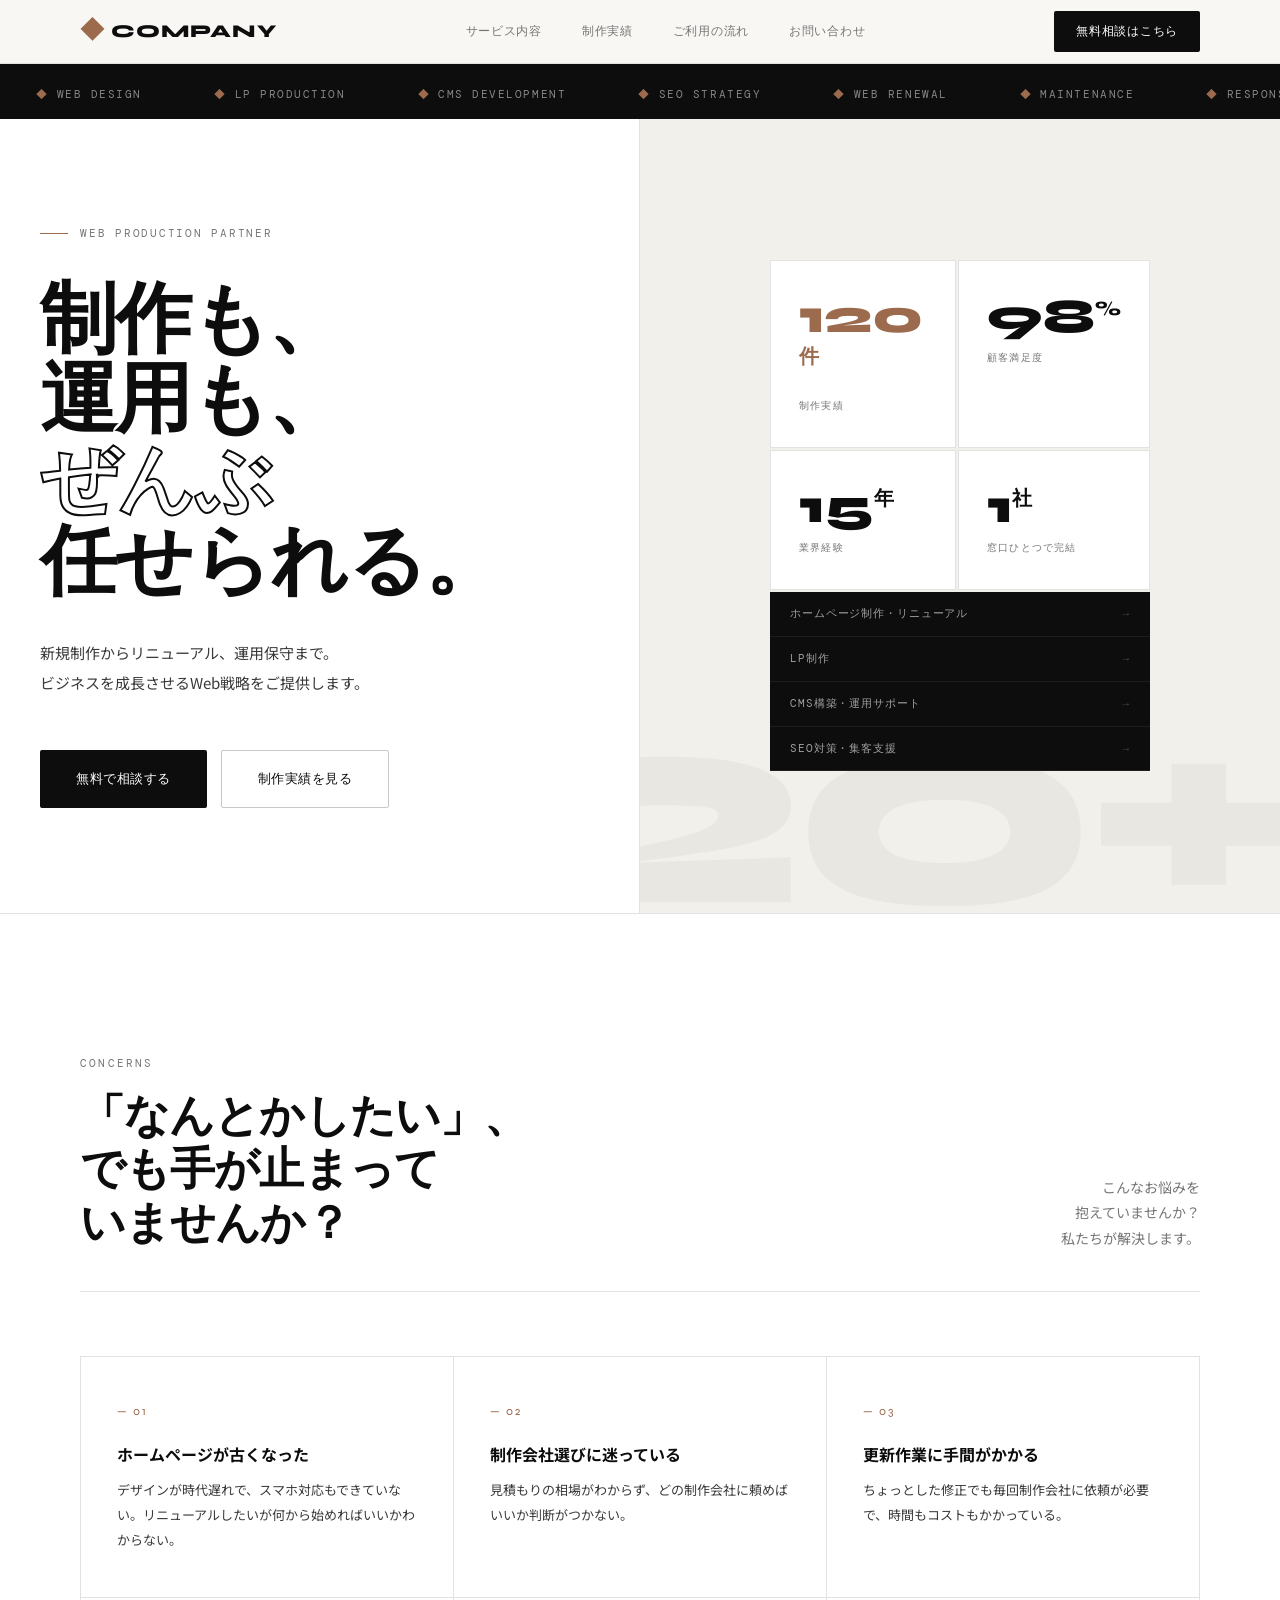
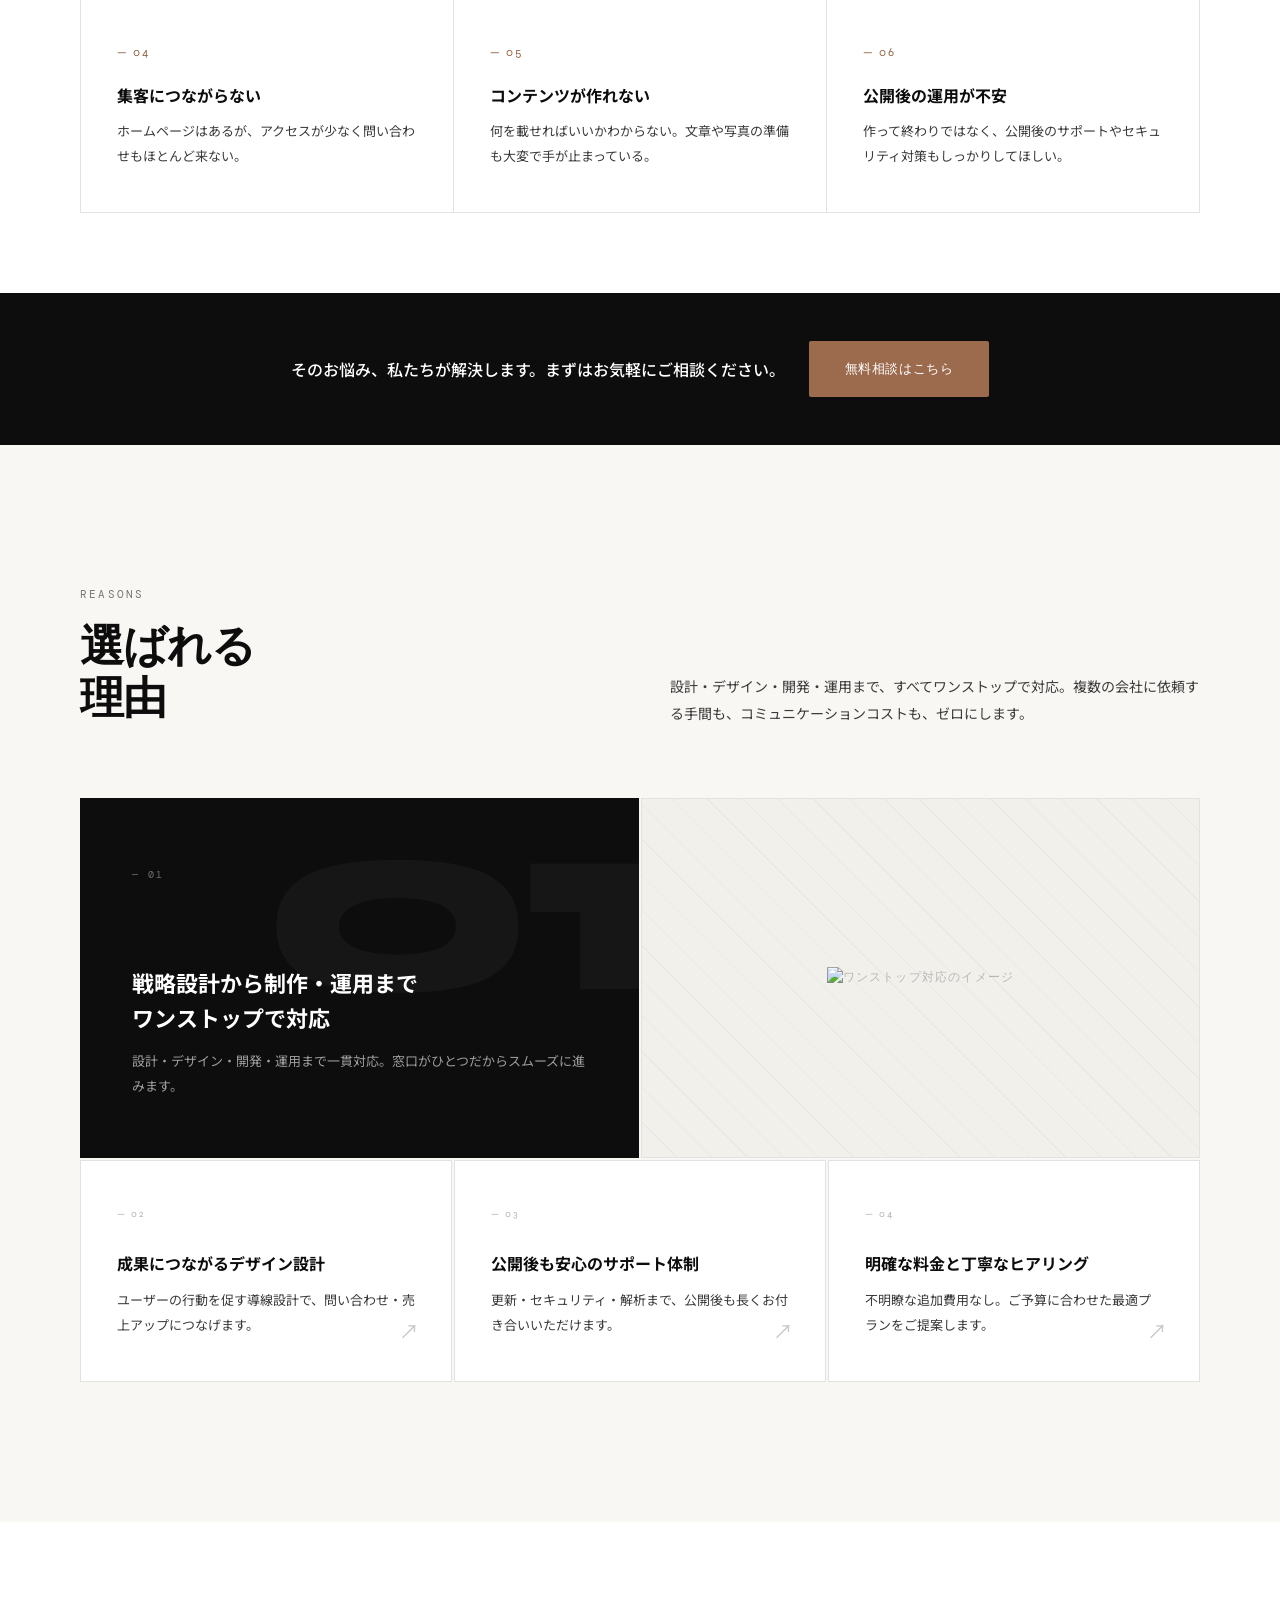
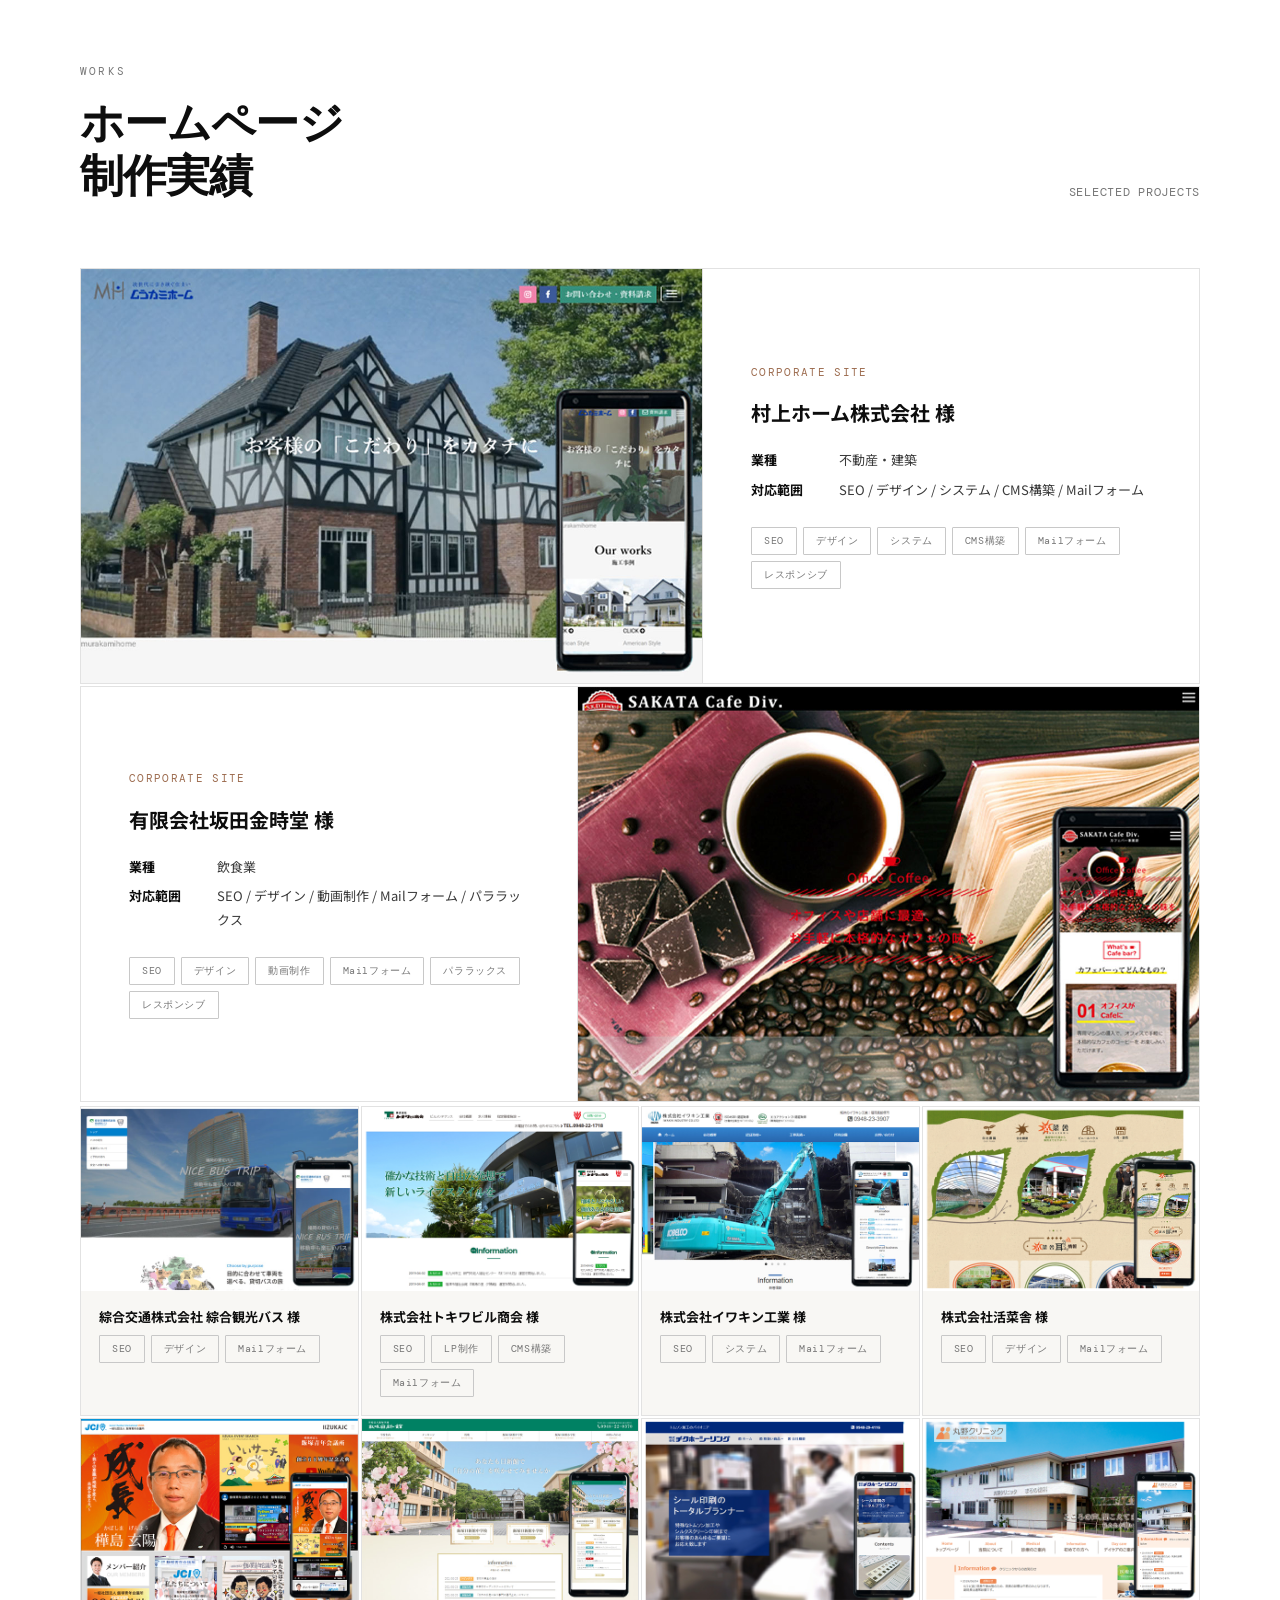
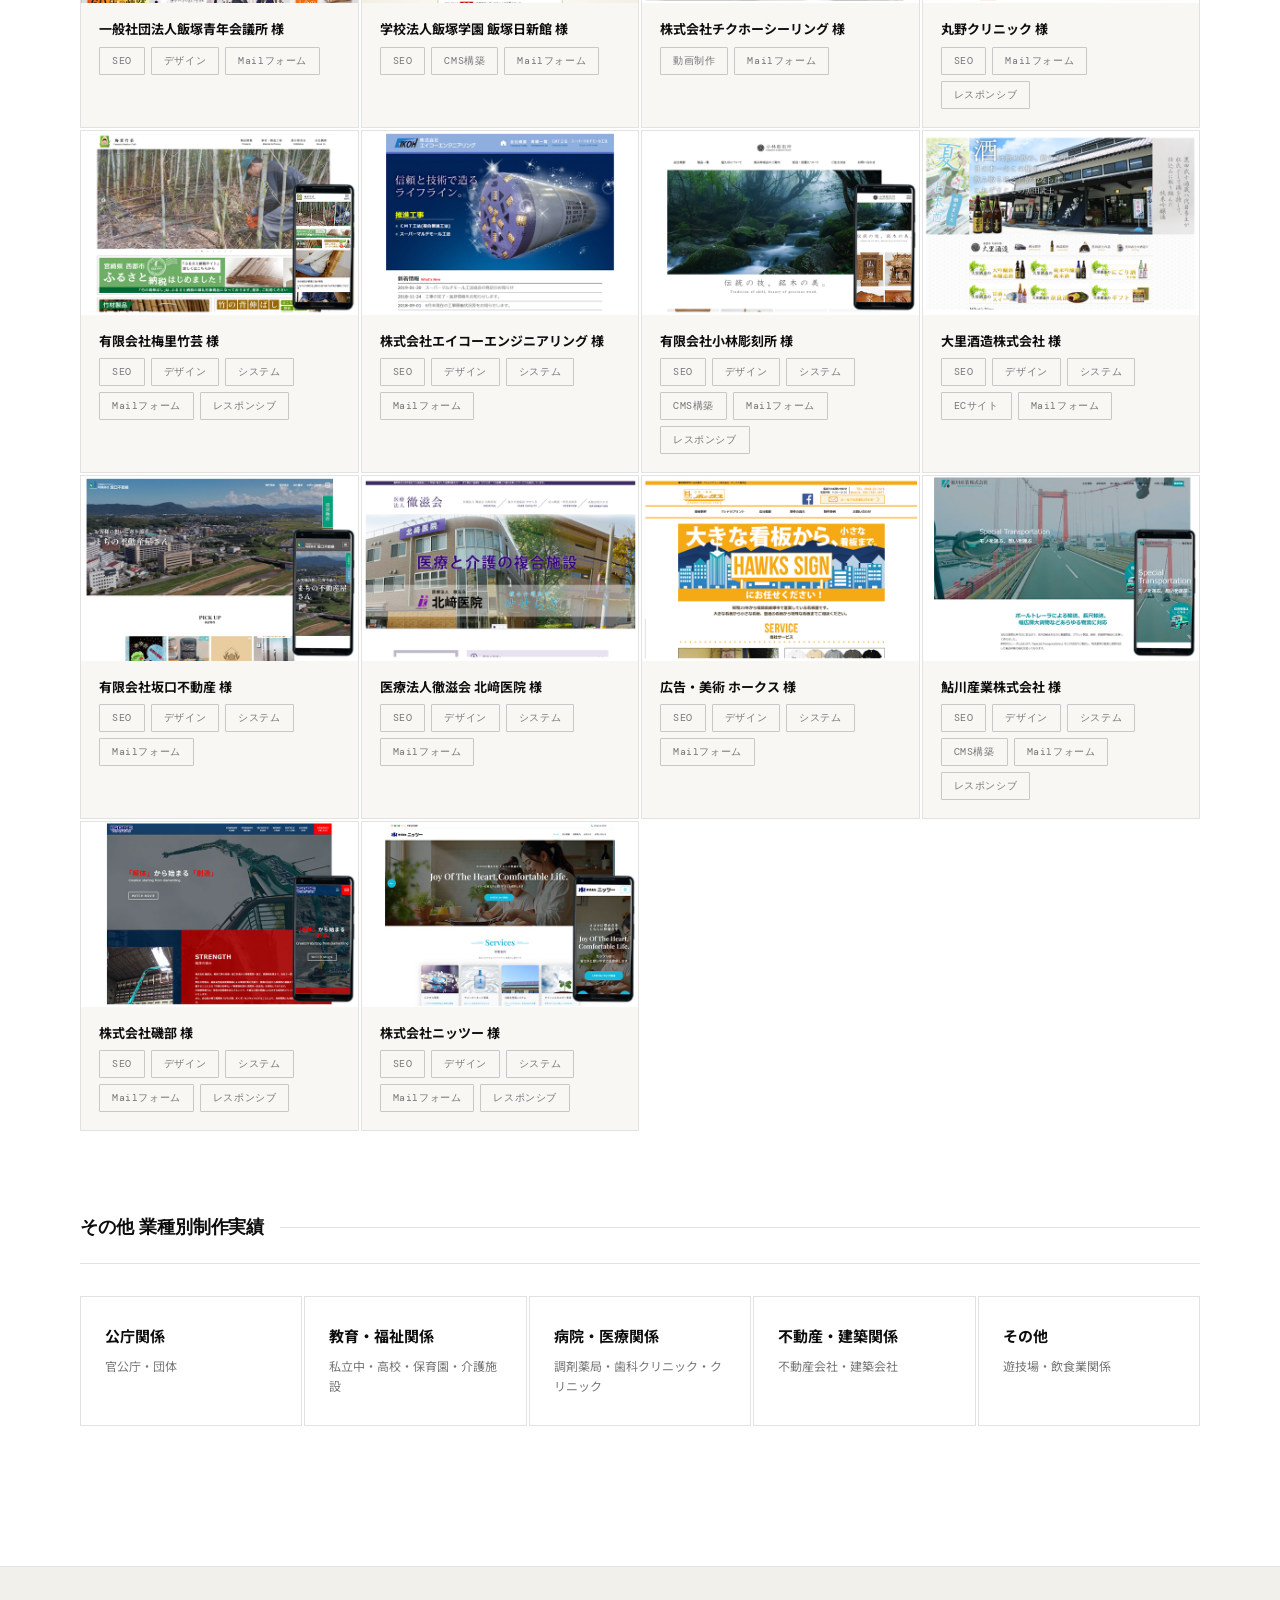
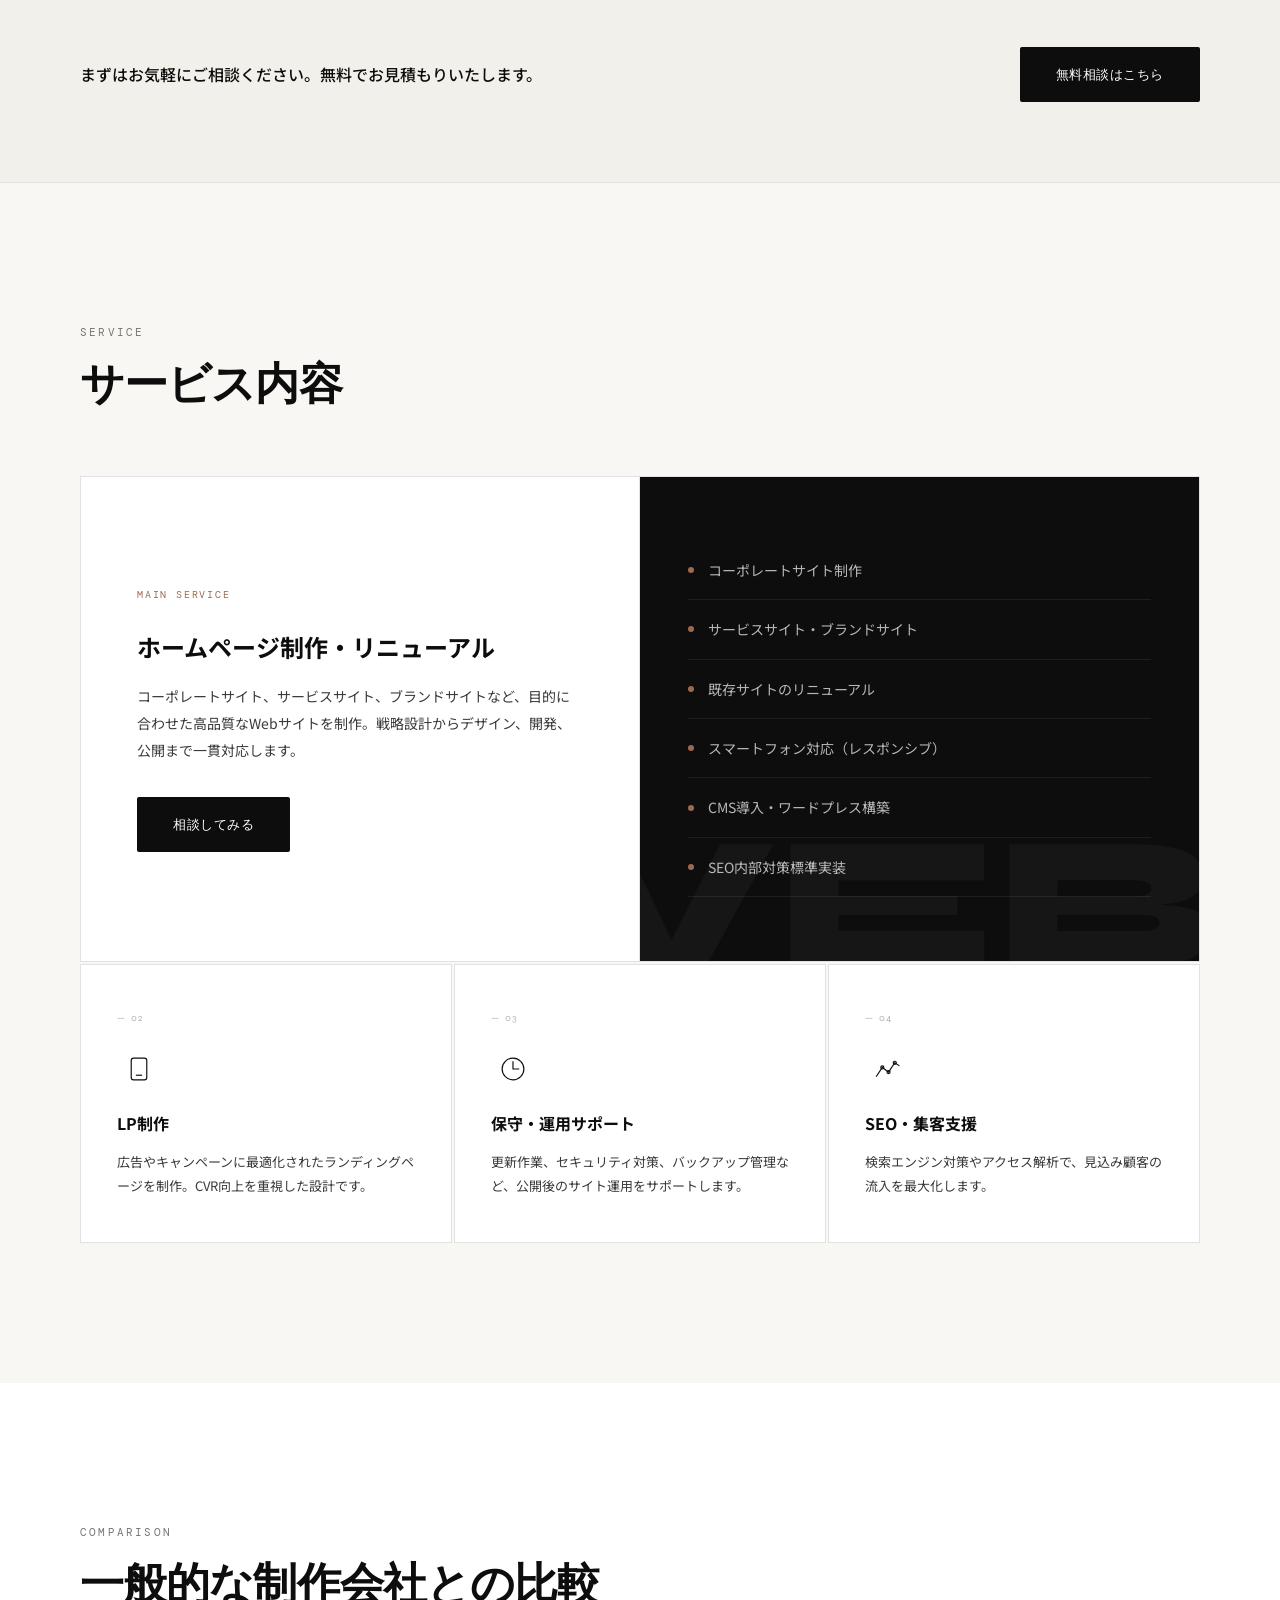
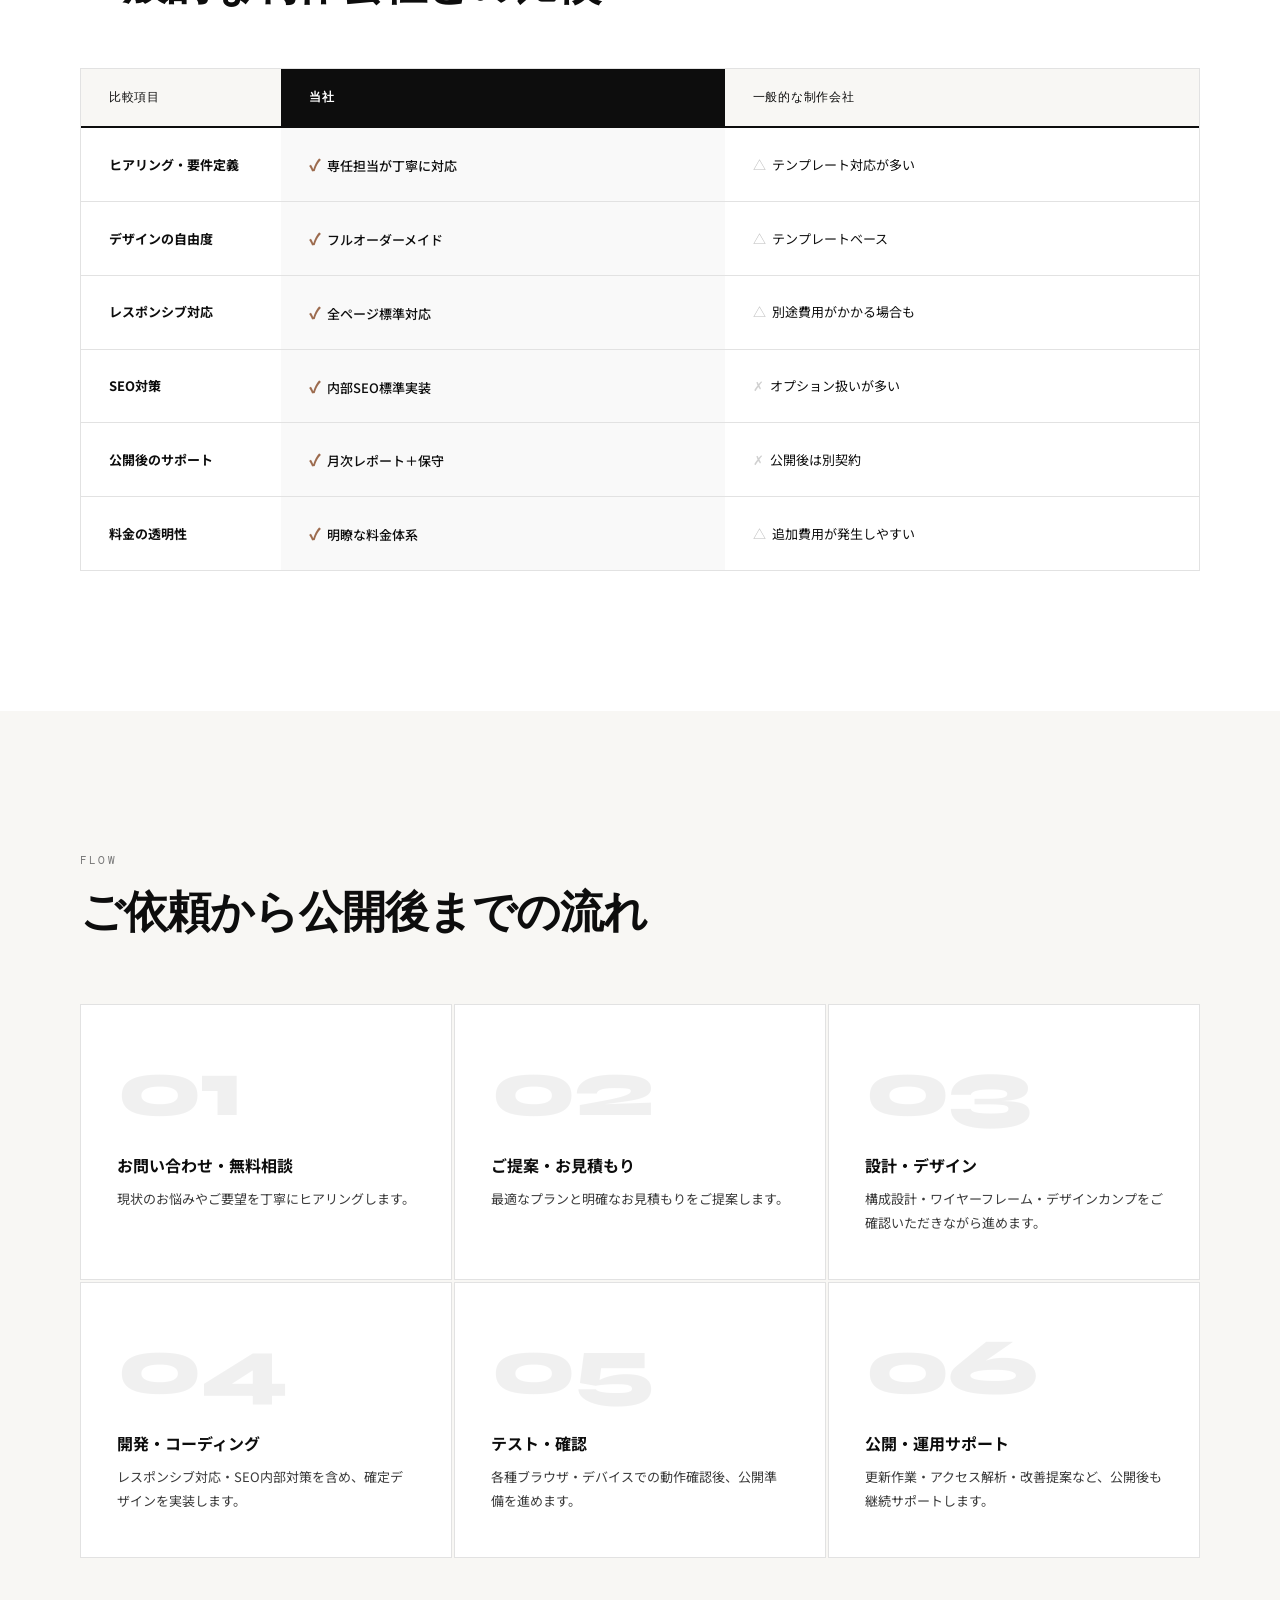
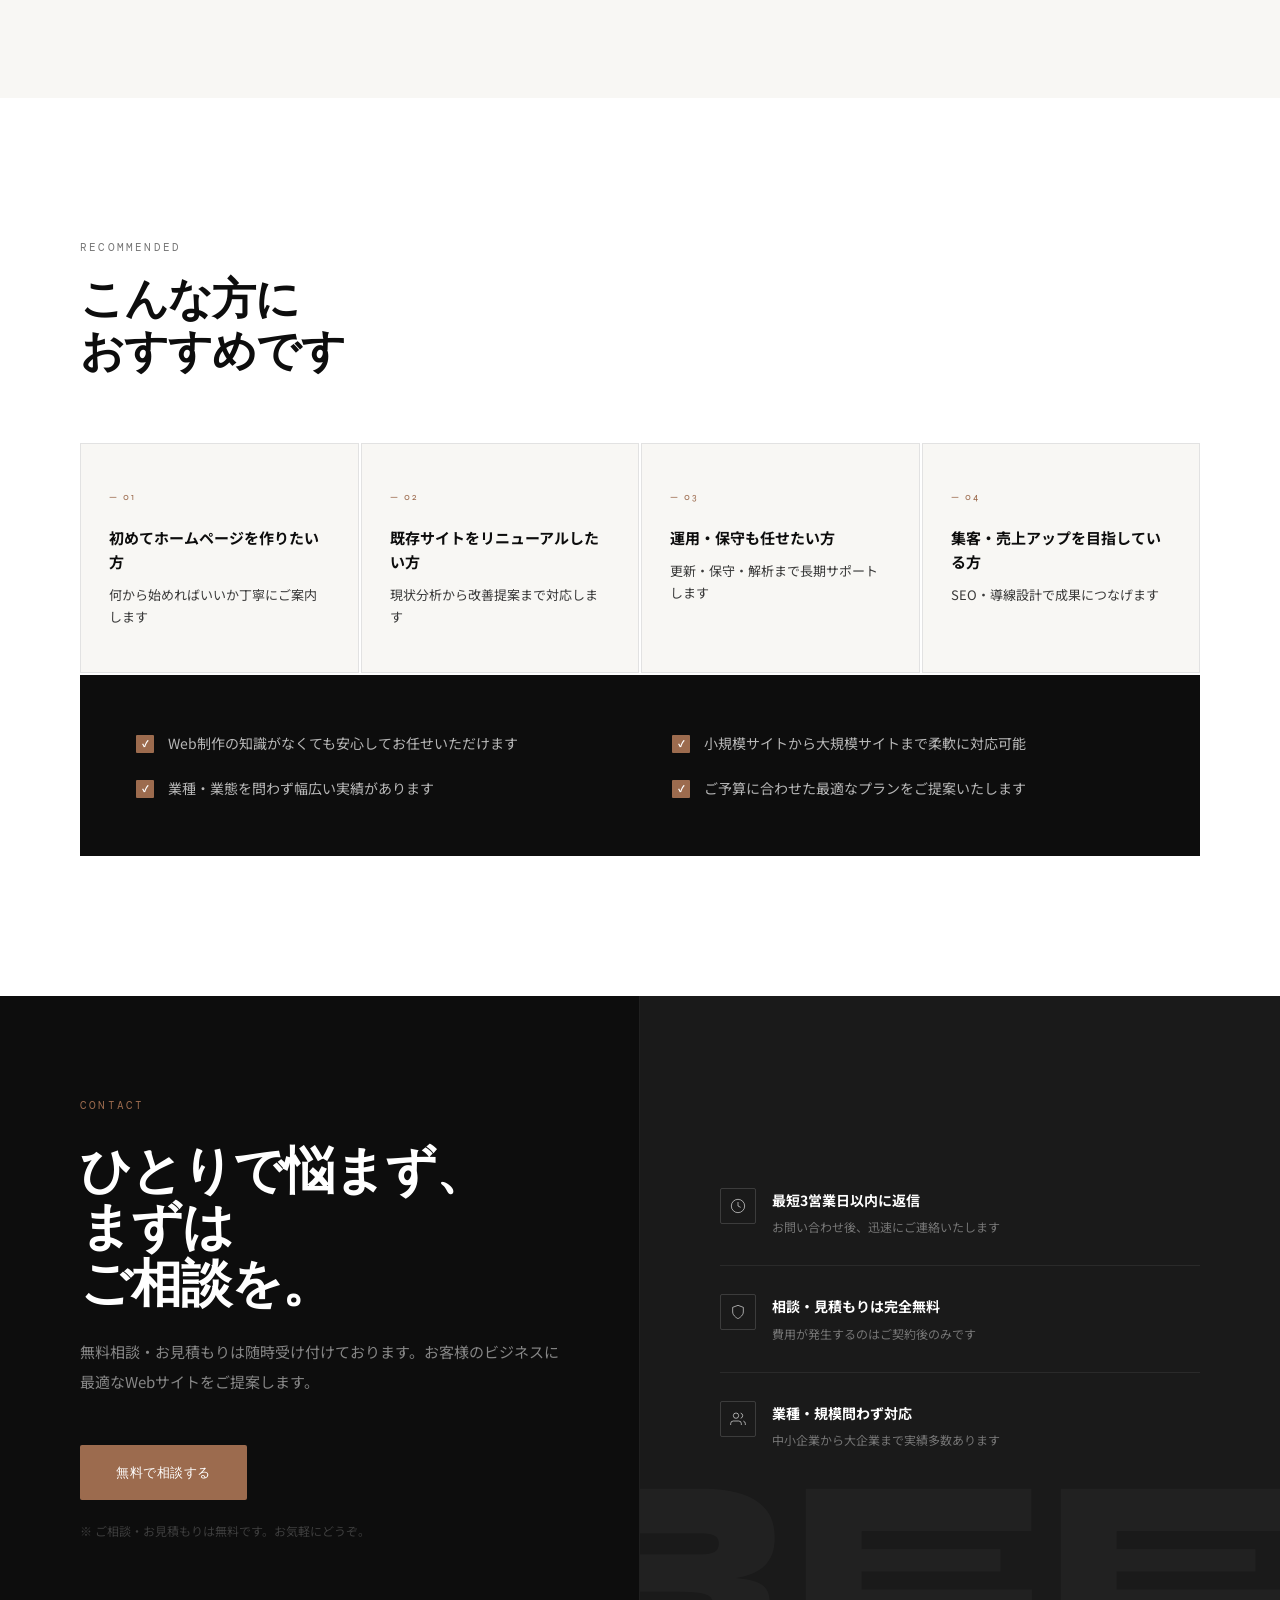
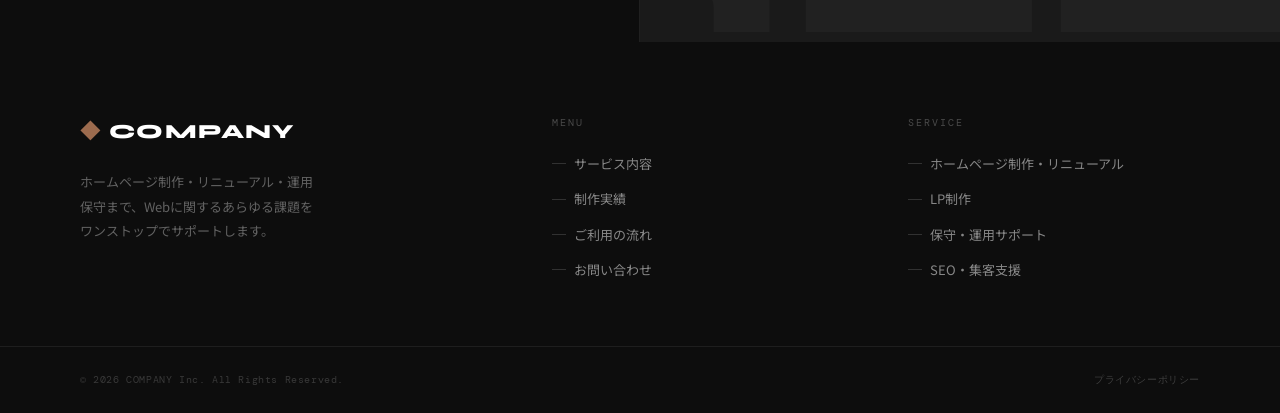
==== commit 4c767c42: "制作実績セクションを拡充・画像リネーム・リンク追加 - 制作実績を10件追加（梅里竹芸〜ニッツー、計18件のギャラリー）  - 全20件にクライアントサイトへのリンクを追加（target=_blank" ====
--- a/src/web-service-lp/index.html
+++ b/src/web-service-lp/index.html
@@ -186,7 +186,7 @@
         <h3 class="reasons__main-title">戦略設計から制作・運用まで<br>ワンストップで対応</h3>
         <p class="reasons__main-body">設計・デザイン・開発・運用まで一貫対応。窓口がひとつだからスムーズに進みます。</p>
       </div>
-      <div class="reasons__main-img">IMAGE</div>
+      <div class="reasons__main-img"><img src="assets/images/reason-01.jpg" alt="ワンストップ対応のイメージ"></div>
     </div>
     <div class="reasons__subs">
       <div class="reasons__sub reveal">
@@ -222,8 +222,8 @@
       <span class="works__head-right">SELECTED PROJECTS</span>
     </div>
     <div class="works__featured reveal">
-      <div class="works__feat">
-        <div class="works__feat-img">IMAGE</div>
+      <a href="http://www.murakamihome.co.jp/" target="_blank" rel="noopener noreferrer" class="works__feat">
+        <div class="works__feat-img"><img src="assets/images/works-murakami.jpg" alt="村上ホーム株式会社 様 制作実績"></div>
         <div class="works__feat-info">
           <span class="works__feat-cat">CORPORATE SITE</span>
           <h3 class="works__feat-title">村上ホーム株式会社 様</h3>
@@ -235,31 +235,41 @@
             <li class="works__tag">SEO</li><li class="works__tag">デザイン</li><li class="works__tag">システム</li><li class="works__tag">CMS構築</li><li class="works__tag">Mailフォーム</li><li class="works__tag">レスポンシブ</li>
           </ul>
         </div>
-      </div>
-      <div class="works__feat works__feat--rev">
-        <div class="works__feat-img">IMAGE</div>
+      </a>
+      <a href="http://sakata-cafe.com/index.html" target="_blank" rel="noopener noreferrer" class="works__feat works__feat--rev">
+        <div class="works__feat-img"><img src="assets/images/works-sakata.jpg" alt="有限会社坂田金時堂 様 制作実績"></div>
         <div class="works__feat-info">
           <span class="works__feat-cat">CORPORATE SITE</span>
           <h3 class="works__feat-title">有限会社坂田金時堂 様</h3>
           <dl class="works__feat-meta">
             <div class="works__feat-meta-row"><dt>業種</dt><dd>飲食業</dd></div>
-            <div class="works__feat-meta-row"><dt>対応範囲</dt><dd>SEO / デザイン / 動画制作 / CMS構築 / パララックス</dd></div>
+            <div class="works__feat-meta-row"><dt>対応範囲</dt><dd>SEO / デザイン / 動画制作 / Mailフォーム / パララックス</dd></div>
           </dl>
           <ul class="works__tags">
-            <li class="works__tag">SEO</li><li class="works__tag">デザイン</li><li class="works__tag">動画制作</li><li class="works__tag">CMS構築</li><li class="works__tag">パララックス</li><li class="works__tag">レスポンシブ</li>
+            <li class="works__tag">SEO</li><li class="works__tag">デザイン</li><li class="works__tag">動画制作</li><li class="works__tag">Mailフォーム</li><li class="works__tag">パララックス</li><li class="works__tag">レスポンシブ</li>
           </ul>
         </div>
-      </div>
+      </a>
     </div>
     <div class="works__gallery reveal">
-      <div class="works__gcard"><div class="works__gcard-img">IMAGE</div><div class="works__gcard-body"><p class="works__gcard-title">綜合交通株式会社 綜合観光バス 様</p><ul class="works__tags" style="margin-top:8px"><li class="works__tag">SEO</li><li class="works__tag">デザイン</li><li class="works__tag">CMS構築</li></ul></div></div>
-      <div class="works__gcard"><div class="works__gcard-img">IMAGE</div><div class="works__gcard-body"><p class="works__gcard-title">株式会社トキワビル商会 様</p><ul class="works__tags" style="margin-top:8px"><li class="works__tag">SEO</li><li class="works__tag">LP制作</li><li class="works__tag">CMS構築</li></ul></div></div>
-      <div class="works__gcard"><div class="works__gcard-img">IMAGE</div><div class="works__gcard-body"><p class="works__gcard-title">株式会社イワキン工業 様</p><ul class="works__tags" style="margin-top:8px"><li class="works__tag">SEO</li><li class="works__tag">システム</li><li class="works__tag">CMS構築</li></ul></div></div>
-      <div class="works__gcard"><div class="works__gcard-img">IMAGE</div><div class="works__gcard-body"><p class="works__gcard-title">株式会社活菜舎 様</p><ul class="works__tags" style="margin-top:8px"><li class="works__tag">SEO</li><li class="works__tag">デザイン</li><li class="works__tag">CMS構築</li></ul></div></div>
-      <div class="works__gcard"><div class="works__gcard-img">IMAGE</div><div class="works__gcard-body"><p class="works__gcard-title">一般社団法人飯塚青年会議所 様</p><ul class="works__tags" style="margin-top:8px"><li class="works__tag">SEO</li><li class="works__tag">デザイン</li></ul></div></div>
-      <div class="works__gcard"><div class="works__gcard-img">IMAGE</div><div class="works__gcard-body"><p class="works__gcard-title">学校法人飯塚学園 飯塚日新館 様</p><ul class="works__tags" style="margin-top:8px"><li class="works__tag">SEO</li><li class="works__tag">CMS構築</li></ul></div></div>
-      <div class="works__gcard"><div class="works__gcard-img">IMAGE</div><div class="works__gcard-body"><p class="works__gcard-title">株式会社チクホーシーリング 様</p><ul class="works__tags" style="margin-top:8px"><li class="works__tag">動画制作</li><li class="works__tag">CMS構築</li></ul></div></div>
-      <div class="works__gcard"><div class="works__gcard-img">IMAGE</div><div class="works__gcard-body"><p class="works__gcard-title">丸野クリニック 様</p><ul class="works__tags" style="margin-top:8px"><li class="works__tag">SEO</li><li class="works__tag">レスポンシブ</li></ul></div></div>
+      <a href="https://sogo-kanko-bus.com/" target="_blank" rel="noopener noreferrer" class="works__gcard"><div class="works__gcard-img"><img src="assets/images/works-sogo.jpg" alt="綜合交通株式会社 綜合観光バス 様"></div><div class="works__gcard-body"><p class="works__gcard-title">綜合交通株式会社 綜合観光バス 様</p><ul class="works__tags" style="margin-top:8px"><li class="works__tag">SEO</li><li class="works__tag">デザイン</li><li class="works__tag">Mailフォーム</li></ul></div></a>
+      <a href="https://tokiwa-bld.co.jp/index.html" target="_blank" rel="noopener noreferrer" class="works__gcard"><div class="works__gcard-img"><img src="assets/images/works-tokiwa.jpg" alt="株式会社トキワビル商会 様"></div><div class="works__gcard-body"><p class="works__gcard-title">株式会社トキワビル商会 様</p><ul class="works__tags" style="margin-top:8px"><li class="works__tag">SEO</li><li class="works__tag">LP制作</li><li class="works__tag">CMS構築</li><li class="works__tag">Mailフォーム</li></ul></div></a>
+      <a href="http://www.iwakin.jp/" target="_blank" rel="noopener noreferrer" class="works__gcard"><div class="works__gcard-img"><img src="assets/images/works-iwakin.jpg" alt="株式会社イワキン工業 様"></div><div class="works__gcard-body"><p class="works__gcard-title">株式会社イワキン工業 様</p><ul class="works__tags" style="margin-top:8px"><li class="works__tag">SEO</li><li class="works__tag">システム</li><li class="works__tag">Mailフォーム</li></ul></div></a>
+      <a href="http://www.kassaisha.com/" target="_blank" rel="noopener noreferrer" class="works__gcard"><div class="works__gcard-img"><img src="assets/images/works-kassaisha.jpg" alt="株式会社活菜舎 様"></div><div class="works__gcard-body"><p class="works__gcard-title">株式会社活菜舎 様</p><ul class="works__tags" style="margin-top:8px"><li class="works__tag">SEO</li><li class="works__tag">デザイン</li><li class="works__tag">Mailフォーム</li></ul></div></a>
+      <a href="https://iizuka-jc.com/" target="_blank" rel="noopener noreferrer" class="works__gcard"><div class="works__gcard-img"><img src="assets/images/works-iizuka-jc.jpg" alt="一般社団法人飯塚青年会議所 様"></div><div class="works__gcard-body"><p class="works__gcard-title">一般社団法人飯塚青年会議所 様</p><ul class="works__tags" style="margin-top:8px"><li class="works__tag">SEO</li><li class="works__tag">デザイン</li><li class="works__tag">Mailフォーム</li></ul></div></a>
+      <a href="https://i-nisshinkan.com/" target="_blank" rel="noopener noreferrer" class="works__gcard"><div class="works__gcard-img"><img src="assets/images/works-nisshinkan.jpg" alt="学校法人飯塚学園 飯塚日新館 様"></div><div class="works__gcard-body"><p class="works__gcard-title">学校法人飯塚学園 飯塚日新館 様</p><ul class="works__tags" style="margin-top:8px"><li class="works__tag">SEO</li><li class="works__tag">CMS構築</li><li class="works__tag">Mailフォーム</li></ul></div></a>
+      <a href="http://chikuhohsealing.jp/" target="_blank" rel="noopener noreferrer" class="works__gcard"><div class="works__gcard-img"><img src="assets/images/works-chikuho.jpg" alt="株式会社チクホーシーリング 様"></div><div class="works__gcard-body"><p class="works__gcard-title">株式会社チクホーシーリング 様</p><ul class="works__tags" style="margin-top:8px"><li class="works__tag">動画制作</li><li class="works__tag">Mailフォーム</li></ul></div></a>
+      <a href="https://youzankai.net/maruno/" target="_blank" rel="noopener noreferrer" class="works__gcard"><div class="works__gcard-img"><img src="assets/images/works-maruno.jpg" alt="丸野クリニック 様"></div><div class="works__gcard-body"><p class="works__gcard-title">丸野クリニック 様</p><ul class="works__tags" style="margin-top:8px"><li class="works__tag">SEO</li><li class="works__tag">Mailフォーム</li><li class="works__tag">レスポンシブ</li></ul></div></a>
+      <a href="http://umezato.com/" target="_blank" rel="noopener noreferrer" class="works__gcard"><div class="works__gcard-img"><img src="assets/images/works-umezato.jpg" alt="有限会社梅里竹芸 様"></div><div class="works__gcard-body"><p class="works__gcard-title">有限会社梅里竹芸 様</p><ul class="works__tags" style="margin-top:8px"><li class="works__tag">SEO</li><li class="works__tag">デザイン</li><li class="works__tag">システム</li><li class="works__tag">Mailフォーム</li><li class="works__tag">レスポンシブ</li></ul></div></a>
+      <a href="https://eikoheng.co.jp/" target="_blank" rel="noopener noreferrer" class="works__gcard"><div class="works__gcard-img"><img src="assets/images/works-eikoh.jpg" alt="株式会社エイコーエンジニアリング 様"></div><div class="works__gcard-body"><p class="works__gcard-title">株式会社エイコーエンジニアリング 様</p><ul class="works__tags" style="margin-top:8px"><li class="works__tag">SEO</li><li class="works__tag">デザイン</li><li class="works__tag">システム</li><li class="works__tag">Mailフォーム</li></ul></div></a>
+      <a href="http://yakusugi-kobayashi.com/" target="_blank" rel="noopener noreferrer" class="works__gcard"><div class="works__gcard-img"><img src="assets/images/works-kobayashi.jpg" alt="有限会社小林彫刻所 様"></div><div class="works__gcard-body"><p class="works__gcard-title">有限会社小林彫刻所 様</p><ul class="works__tags" style="margin-top:8px"><li class="works__tag">SEO</li><li class="works__tag">デザイン</li><li class="works__tag">システム</li><li class="works__tag">CMS構築</li><li class="works__tag">Mailフォーム</li><li class="works__tag">レスポンシブ</li></ul></div></a>
+      <a href="https://kurodabusi.com/" target="_blank" rel="noopener noreferrer" class="works__gcard"><div class="works__gcard-img"><img src="assets/images/works-osato.jpg" alt="大里酒造株式会社 様"></div><div class="works__gcard-body"><p class="works__gcard-title">大里酒造株式会社 様</p><ul class="works__tags" style="margin-top:8px"><li class="works__tag">SEO</li><li class="works__tag">デザイン</li><li class="works__tag">システム</li><li class="works__tag">ECサイト</li><li class="works__tag">Mailフォーム</li></ul></div></a>
+      <a href="https://www.sakaguchifudousan.co.jp/" target="_blank" rel="noopener noreferrer" class="works__gcard"><div class="works__gcard-img"><img src="assets/images/works-sakaguchi.jpg" alt="有限会社坂口不動産 様"></div><div class="works__gcard-body"><p class="works__gcard-title">有限会社坂口不動産 様</p><ul class="works__tags" style="margin-top:8px"><li class="works__tag">SEO</li><li class="works__tag">デザイン</li><li class="works__tag">システム</li><li class="works__tag">Mailフォーム</li></ul></div></a>
+      <a href="http://kitazaki-seseragi.com/" target="_blank" rel="noopener noreferrer" class="works__gcard"><div class="works__gcard-img"><img src="assets/images/works-kitazaki.jpg" alt="医療法人徹滋会 北﨑医院 様"></div><div class="works__gcard-body"><p class="works__gcard-title">医療法人徹滋会 北﨑医院 様</p><ul class="works__tags" style="margin-top:8px"><li class="works__tag">SEO</li><li class="works__tag">デザイン</li><li class="works__tag">システム</li><li class="works__tag">Mailフォーム</li></ul></div></a>
+      <a href="http://www.hawks-kanban.com/" target="_blank" rel="noopener noreferrer" class="works__gcard"><div class="works__gcard-img"><img src="assets/images/works-hawks.jpg" alt="広告・美術 ホークス 様"></div><div class="works__gcard-body"><p class="works__gcard-title">広告・美術 ホークス 様</p><ul class="works__tags" style="margin-top:8px"><li class="works__tag">SEO</li><li class="works__tag">デザイン</li><li class="works__tag">システム</li><li class="works__tag">Mailフォーム</li></ul></div></a>
+      <a href="http://www.ayukawa-sangyo.com/" target="_blank" rel="noopener noreferrer" class="works__gcard"><div class="works__gcard-img"><img src="assets/images/works-ayukawa.jpg" alt="鮎川産業株式会社 様"></div><div class="works__gcard-body"><p class="works__gcard-title">鮎川産業株式会社 様</p><ul class="works__tags" style="margin-top:8px"><li class="works__tag">SEO</li><li class="works__tag">デザイン</li><li class="works__tag">システム</li><li class="works__tag">CMS構築</li><li class="works__tag">Mailフォーム</li><li class="works__tag">レスポンシブ</li></ul></div></a>
+      <a href="https://www.isobe-tm.co.jp/" target="_blank" rel="noopener noreferrer" class="works__gcard"><div class="works__gcard-img"><img src="assets/images/works-isobe.jpg" alt="株式会社磯部 様"></div><div class="works__gcard-body"><p class="works__gcard-title">株式会社磯部 様</p><ul class="works__tags" style="margin-top:8px"><li class="works__tag">SEO</li><li class="works__tag">デザイン</li><li class="works__tag">システム</li><li class="works__tag">Mailフォーム</li><li class="works__tag">レスポンシブ</li></ul></div></a>
+      <a href="https://nittsu-gas.com/" target="_blank" rel="noopener noreferrer" class="works__gcard"><div class="works__gcard-img"><img src="assets/images/works-nittsu.jpg" alt="株式会社ニッツー 様"></div><div class="works__gcard-body"><p class="works__gcard-title">株式会社ニッツー 様</p><ul class="works__tags" style="margin-top:8px"><li class="works__tag">SEO</li><li class="works__tag">デザイン</li><li class="works__tag">システム</li><li class="works__tag">Mailフォーム</li><li class="works__tag">レスポンシブ</li></ul></div></a>
     </div>
     <div class="works__cat-head reveal">
       <h3 class="works__cat-title">その他 業種別制作実績</h3>
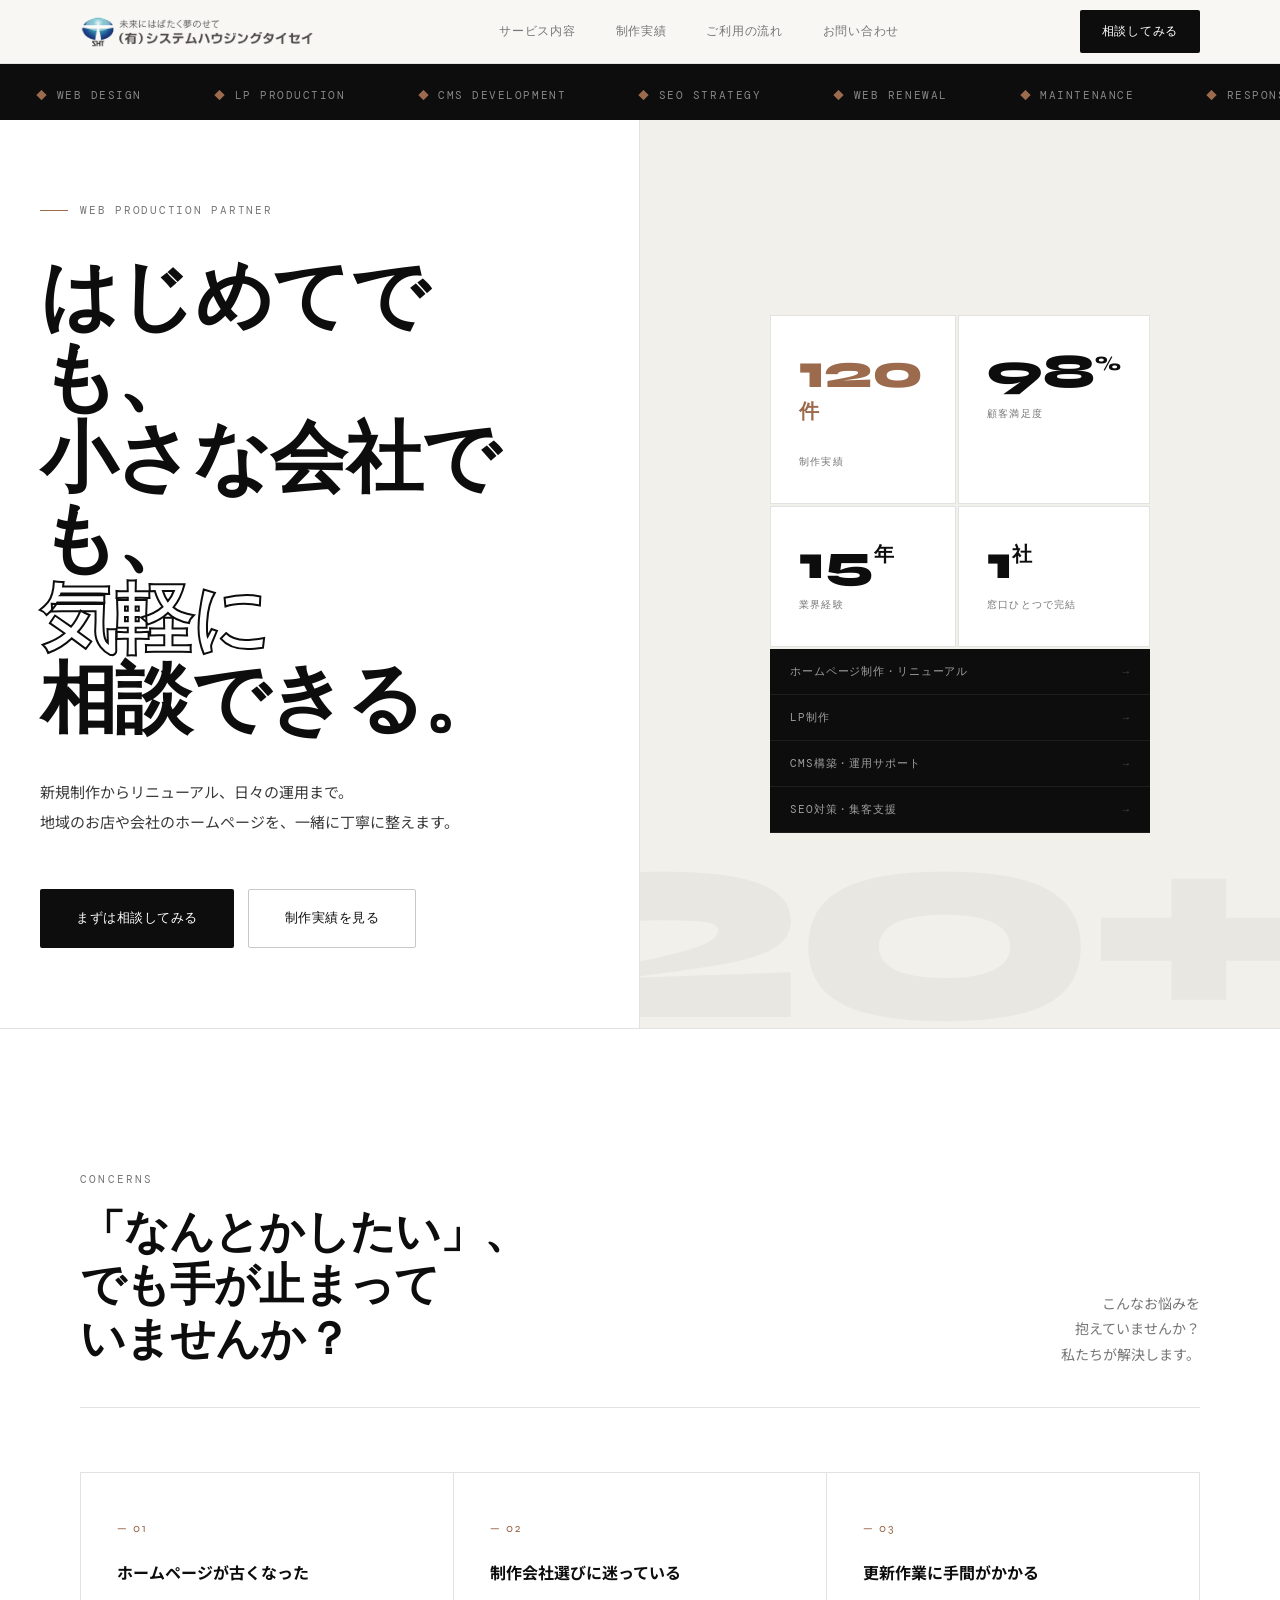
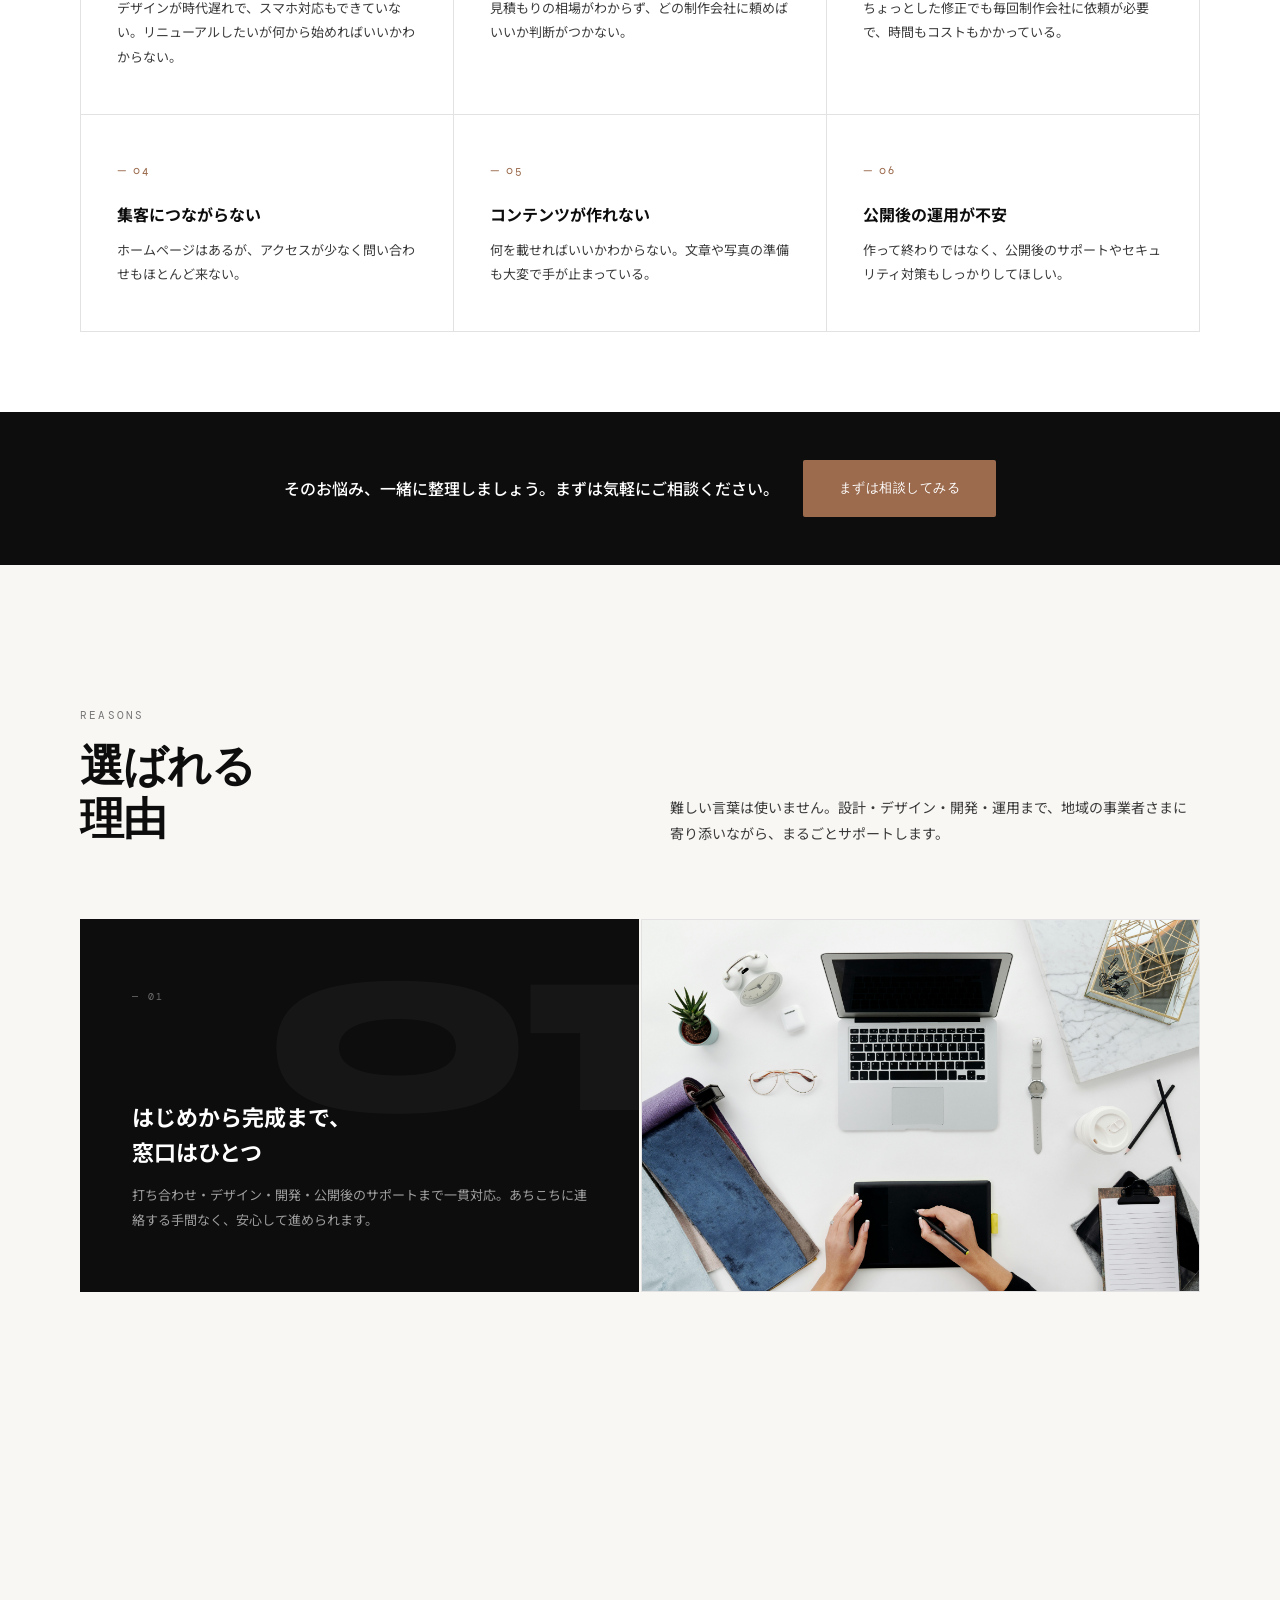
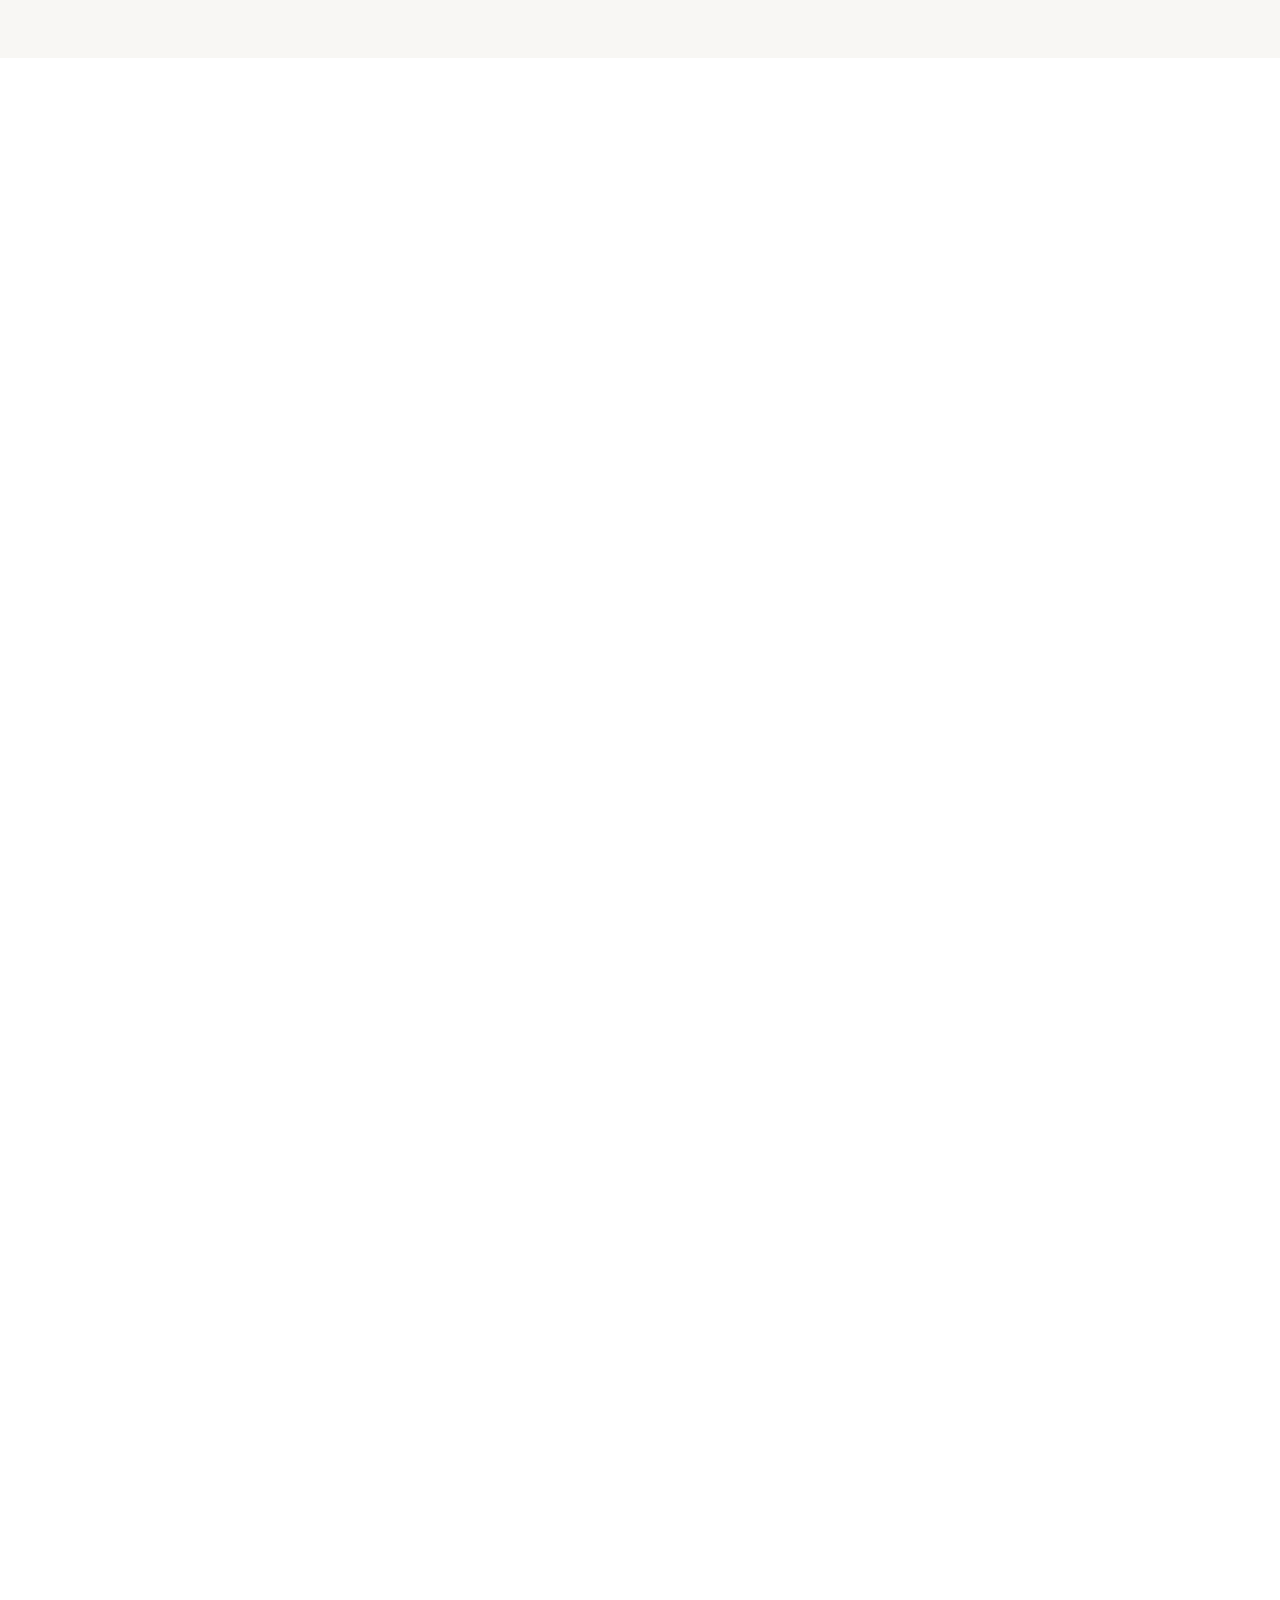
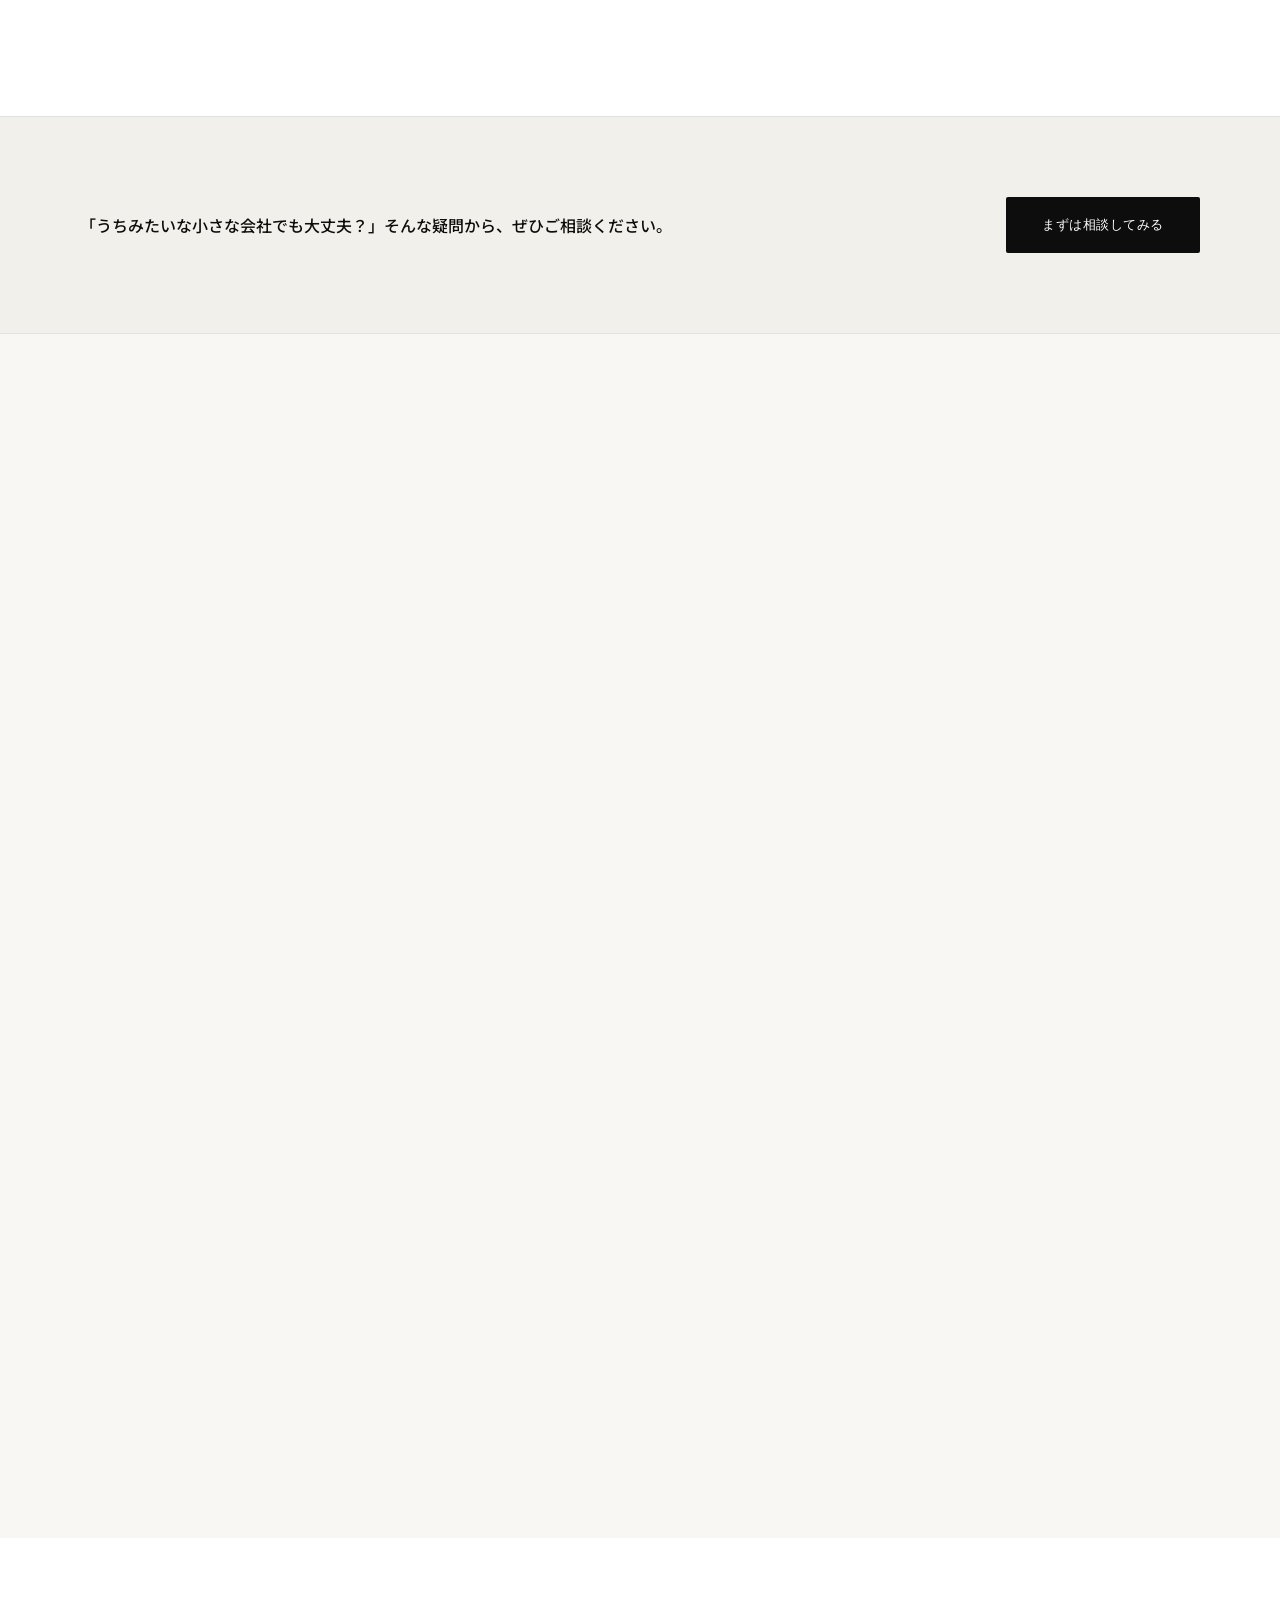
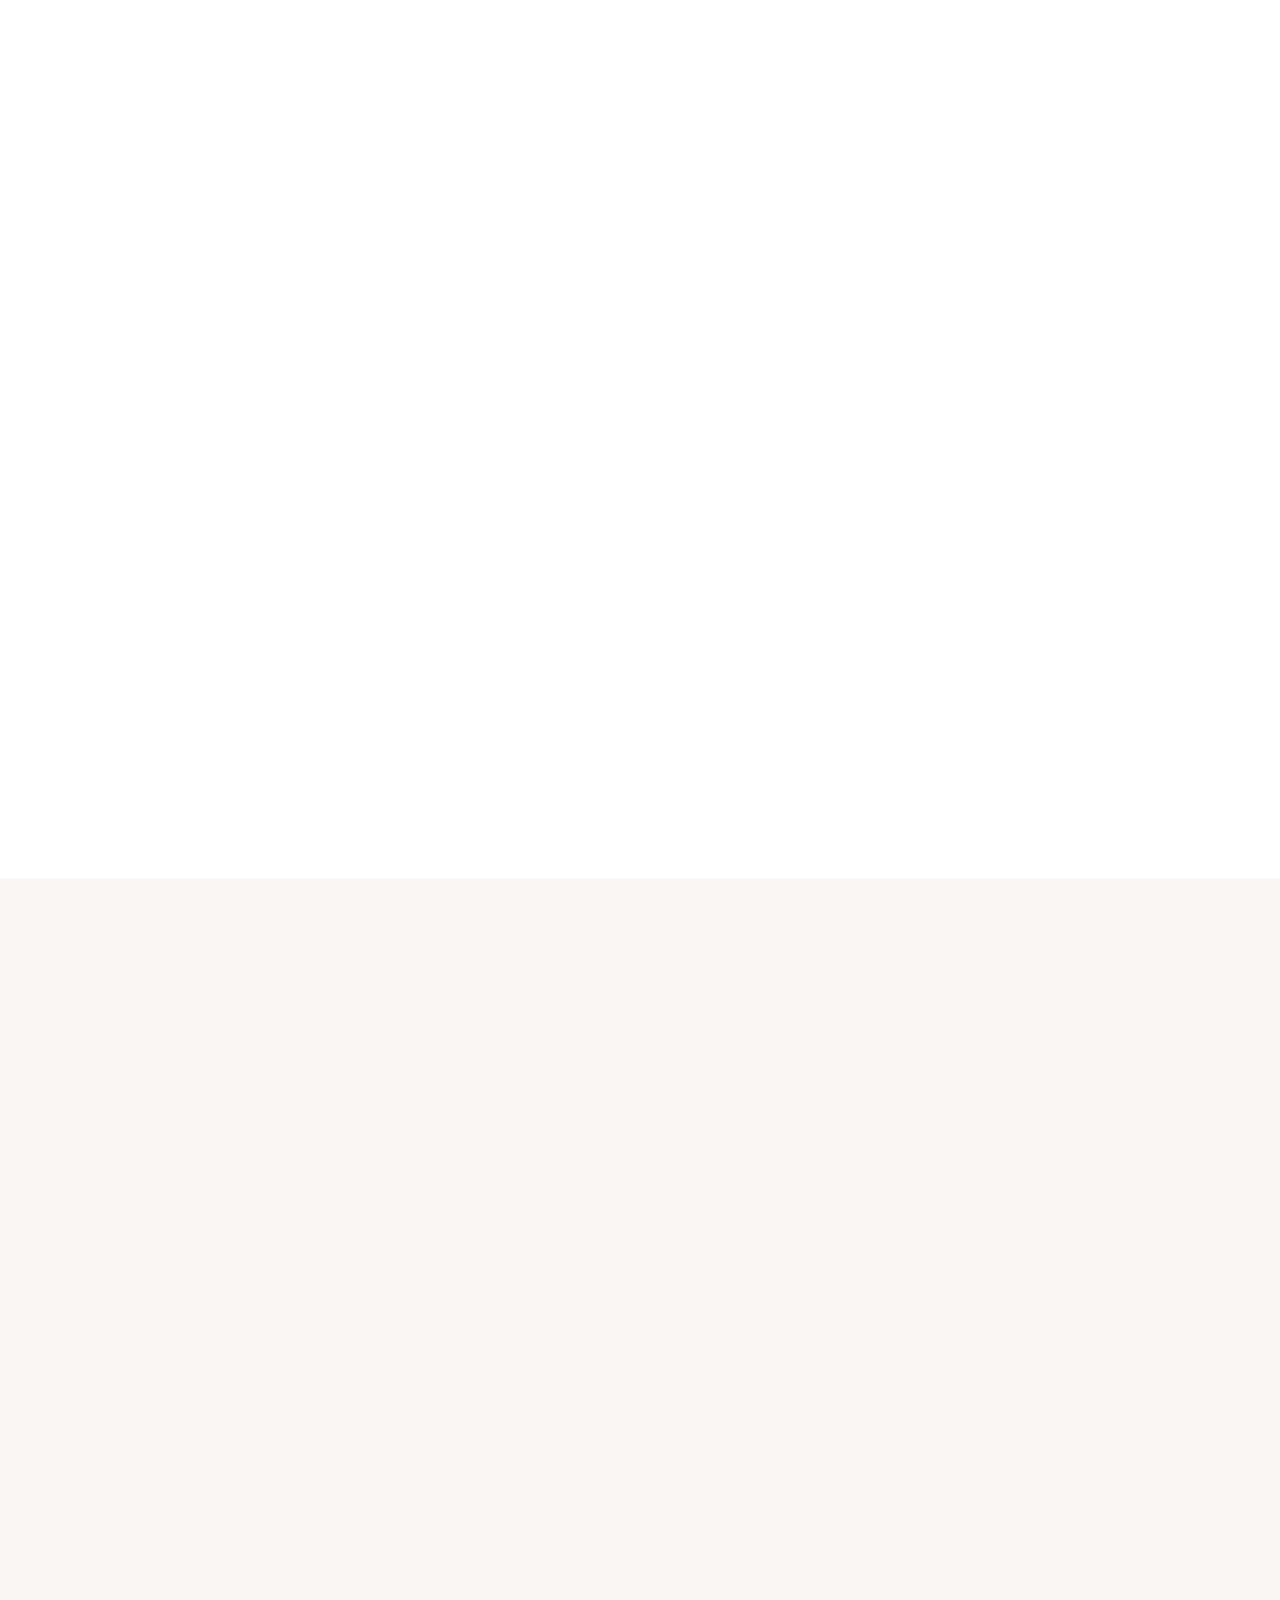
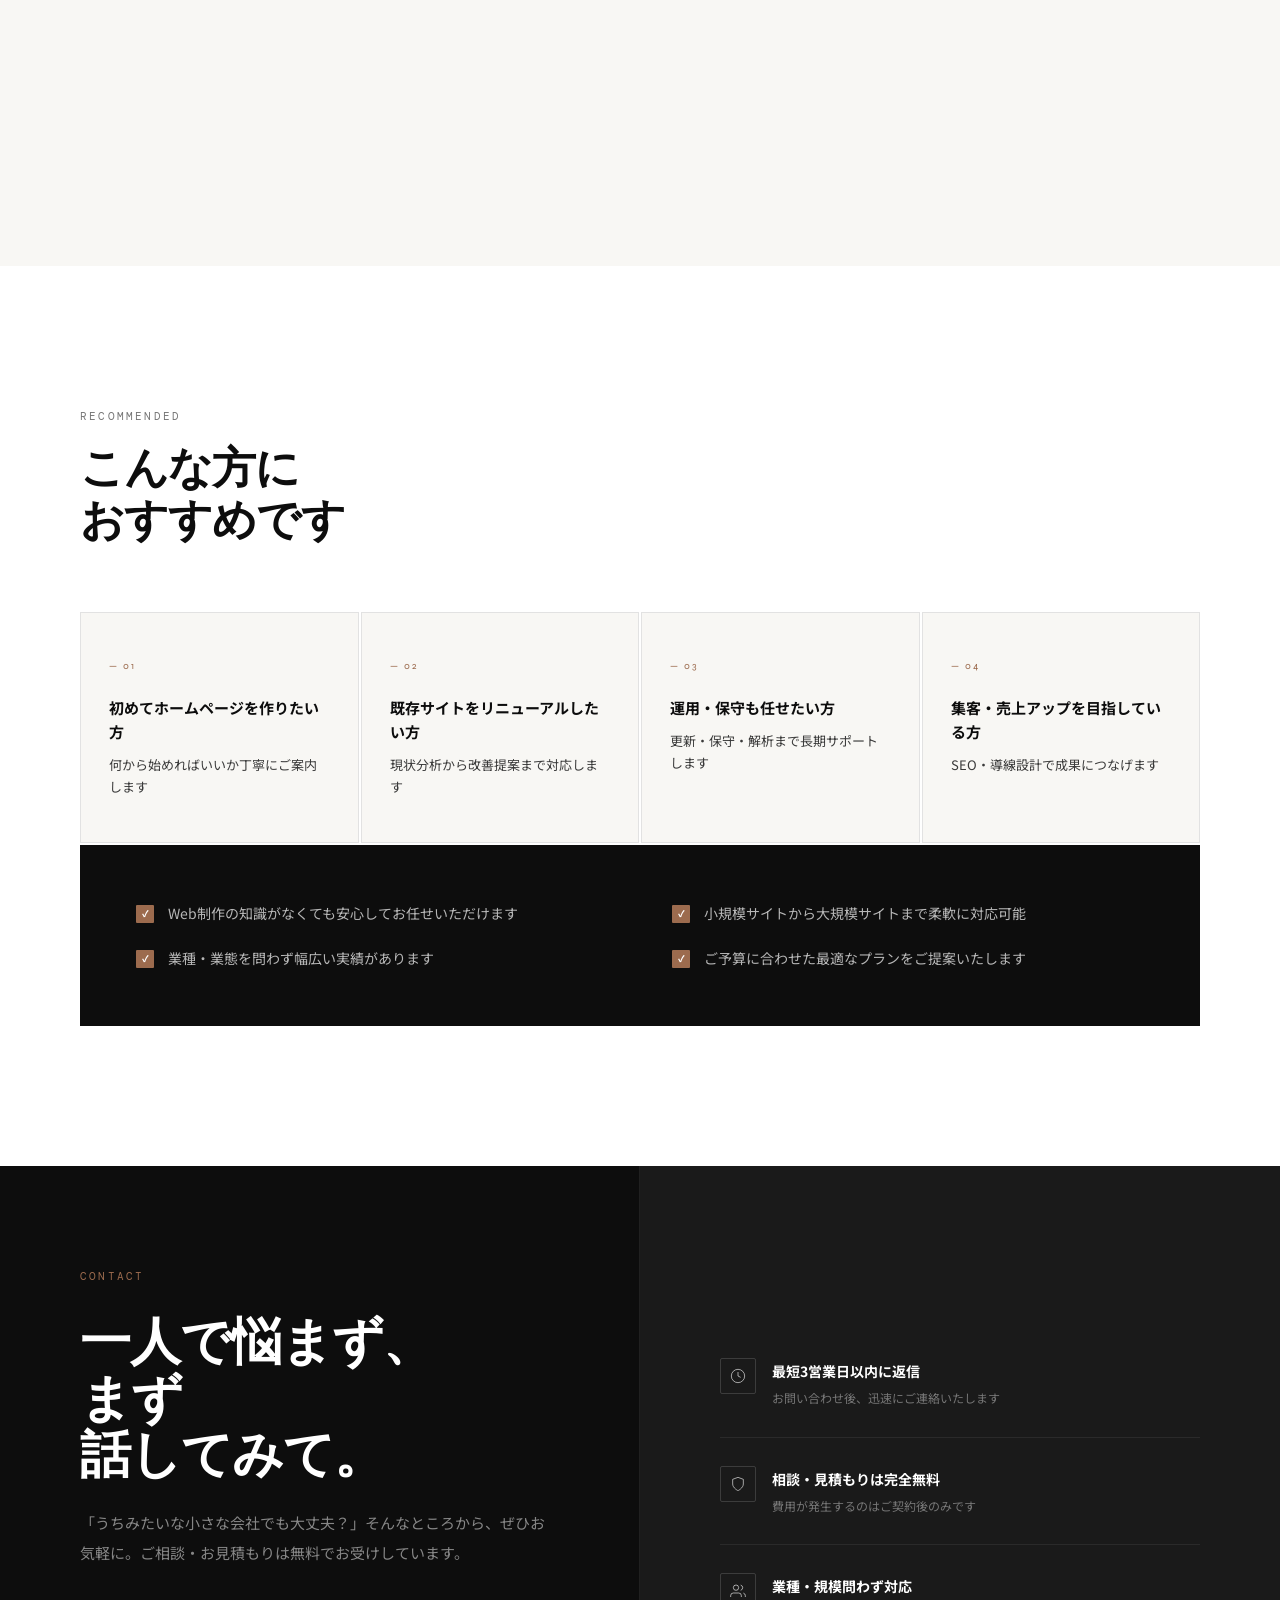
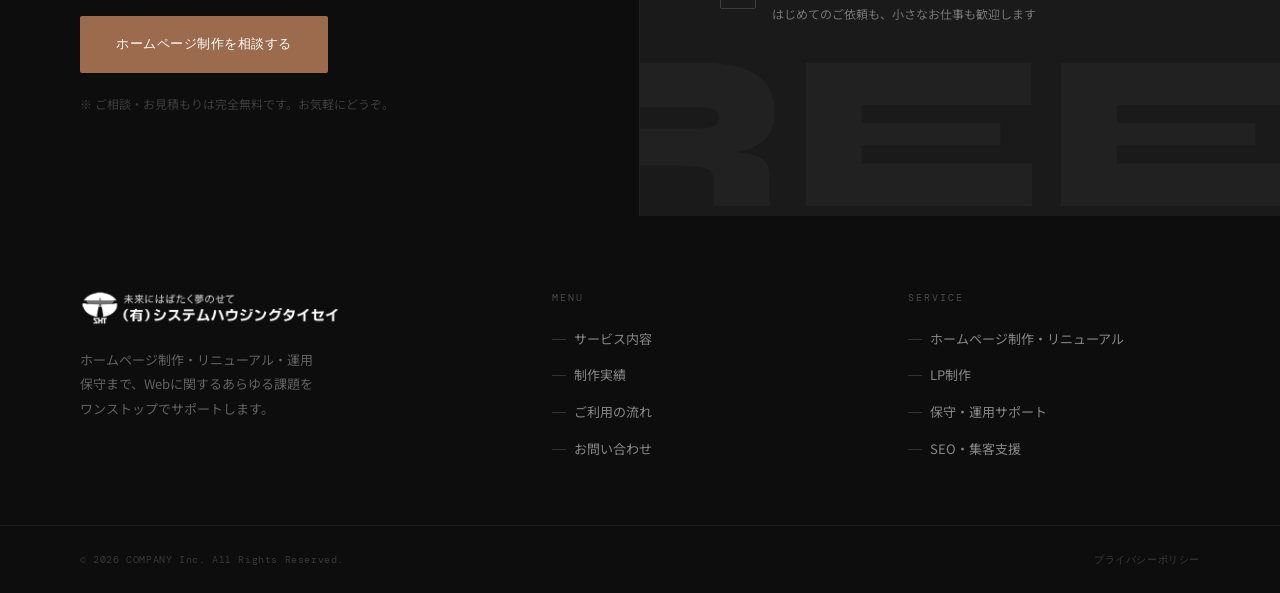
==== commit 49ff827e: "copy・design: 親しみやすさの調整（コピー刷新・角丸・行間微調整） - ヒーローコピーを「はじめてでも相談しやすい」方向に変更 - CTAボタン文言を「まずは相談してみる」「ホームページ制作" ====
--- a/src/web-service-lp/index.html
+++ b/src/web-service-lp/index.html
@@ -16,7 +16,7 @@
 <header class="header">
   <div class="header__in">
     <a href="#" class="header__logo">
-      <span class="header__logo-dot">◆</span>COMPANY
+      <img src="assets/images/logo.png" alt="有限会社システムハウジングタイセイ" class="header__logo-img">
     </a>
     <nav class="header__nav">
       <a href="#service" class="header__nav-link">サービス内容</a>
@@ -24,7 +24,7 @@
       <a href="#flow" class="header__nav-link">ご利用の流れ</a>
       <a href="#contact" class="header__nav-link">お問い合わせ</a>
     </nav>
-    <a href="#contact" class="header__cta">無料相談はこちら</a>
+    <a href="#contact" class="header__cta">相談してみる</a>
     <button class="header__hamburger" aria-label="メニューを開く">
       <span></span><span></span><span></span>
     </button>
@@ -42,7 +42,7 @@
     <a href="#flow">ご利用の流れ</a>
     <a href="#contact">お問い合わせ</a>
   </div>
-  <a href="#contact" class="nav-drawer__cta">無料相談はこちら</a>
+  <a href="#contact" class="nav-drawer__cta">まずは相談してみる</a>
 </nav>
 
 <main>
@@ -77,14 +77,14 @@
     <div class="hero__left reveal">
       <p class="hero__tag">WEB PRODUCTION PARTNER</p>
       <h1 class="hero__h1">
-        制作も、<br>運用も、<br><em>ぜんぶ</em><br>任せられる。
+        はじめてでも、<br>小さな会社でも、<br><em>気軽に</em><br>相談できる。
       </h1>
       <p class="hero__desc">
-        新規制作からリニューアル、運用保守まで。<br>
-        ビジネスを成長させるWeb戦略をご提供します。
+        新規制作からリニューアル、日々の運用まで。<br>
+        地域のお店や会社のホームページを、一緒に丁寧に整えます。
       </p>
       <div class="hero__btns">
-        <a href="#contact" class="btn-fill">無料で相談する</a>
+        <a href="#contact" class="btn-fill">まずは相談してみる</a>
         <a href="#works" class="btn-line">制作実績を見る</a>
       </div>
     </div>
@@ -164,8 +164,8 @@
   </div>
   <div class="concerns__band reveal">
     <div class="wrap" style="display:flex;align-items:center;justify-content:space-between;flex-wrap:wrap;gap:24px;">
-      <p class="concerns__band-text">そのお悩み、私たちが解決します。まずはお気軽にご相談ください。</p>
-      <a href="#contact" class="btn-pop">無料相談はこちら</a>
+      <p class="concerns__band-text">そのお悩み、一緒に整理しましょう。まずは気軽にご相談ください。</p>
+      <a href="#contact" class="btn-pop">まずは相談してみる</a>
     </div>
   </div>
 </section>
@@ -178,33 +178,33 @@
         <span class="reasons__label">REASONS</span>
         <h2 class="reasons__title">選ばれる<br>理由</h2>
       </div>
-      <p class="reasons__desc">設計・デザイン・開発・運用まで、すべてワンストップで対応。複数の会社に依頼する手間も、コミュニケーションコストも、ゼロにします。</p>
+      <p class="reasons__desc">難しい言葉は使いません。設計・デザイン・開発・運用まで、地域の事業者さまに寄り添いながら、まるごとサポートします。</p>
     </div>
     <div class="reasons__main reveal">
       <div class="reasons__main-text">
         <span class="reasons__main-num">— 01</span>
-        <h3 class="reasons__main-title">戦略設計から制作・運用まで<br>ワンストップで対応</h3>
-        <p class="reasons__main-body">設計・デザイン・開発・運用まで一貫対応。窓口がひとつだからスムーズに進みます。</p>
+        <h3 class="reasons__main-title">はじめから完成まで、<br>窓口はひとつ</h3>
+        <p class="reasons__main-body">打ち合わせ・デザイン・開発・公開後のサポートまで一貫対応。あちこちに連絡する手間なく、安心して進められます。</p>
       </div>
       <div class="reasons__main-img"><img src="assets/images/reason-01.jpg" alt="ワンストップ対応のイメージ"></div>
     </div>
     <div class="reasons__subs">
       <div class="reasons__sub reveal">
         <span class="reasons__sub-num">— 02</span>
-        <h3 class="reasons__sub-title">成果につながるデザイン設計</h3>
-        <p class="reasons__sub-text">ユーザーの行動を促す導線設計で、問い合わせ・売上アップにつなげます。</p>
+        <h3 class="reasons__sub-title">伝わるデザインで、集客につなげる</h3>
+        <p class="reasons__sub-text">見やすく動きやすいサイトづくりで、お問い合わせや売上アップをサポートします。</p>
         <span class="reasons__sub-arrow">↗</span>
       </div>
       <div class="reasons__sub reveal reveal-d1">
         <span class="reasons__sub-num">— 03</span>
-        <h3 class="reasons__sub-title">公開後も安心のサポート体制</h3>
-        <p class="reasons__sub-text">更新・セキュリティ・解析まで、公開後も長くお付き合いいただけます。</p>
+        <h3 class="reasons__sub-title">公開後も長く、そばでサポート</h3>
+        <p class="reasons__sub-text">更新・セキュリティ・アクセス解析まで、公開後も継続してお付き合いします。</p>
         <span class="reasons__sub-arrow">↗</span>
       </div>
       <div class="reasons__sub reveal reveal-d2">
         <span class="reasons__sub-num">— 04</span>
-        <h3 class="reasons__sub-title">明確な料金と丁寧なヒアリング</h3>
-        <p class="reasons__sub-text">不明瞭な追加費用なし。ご予算に合わせた最適プランをご提案します。</p>
+        <h3 class="reasons__sub-title">わかりやすい料金と、丁寧なヒアリング</h3>
+        <p class="reasons__sub-text">「いくらかかるの？」から一緒に整理します。ご予算に合わせた最適プランをご提案。</p>
         <span class="reasons__sub-arrow">↗</span>
       </div>
     </div>
@@ -288,8 +288,8 @@
 <!-- ========== MID CTA ========== -->
 <section class="mid-cta">
   <div class="wrap">
-    <p class="mid-cta__text">まずはお気軽にご相談ください。無料でお見積もりいたします。</p>
-    <a href="#contact" class="btn-fill">無料相談はこちら</a>
+    <p class="mid-cta__text">「うちみたいな小さな会社でも大丈夫？」そんな疑問から、ぜひご相談ください。</p>
+    <a href="#contact" class="btn-fill">まずは相談してみる</a>
   </div>
 </section>
 
@@ -472,10 +472,10 @@
 <section class="bottom-cta" id="contact">
   <div class="bottom-cta__left reveal">
     <span class="bottom-cta__label">CONTACT</span>
-    <h2 class="bottom-cta__title">ひとりで悩まず、<br>まずは<br>ご相談を。</h2>
-    <p class="bottom-cta__text">無料相談・お見積もりは随時受け付けております。お客様のビジネスに最適なWebサイトをご提案します。</p>
-    <a href="#" class="btn-pop" style="align-self:flex-start">無料で相談する</a>
-    <p class="bottom-cta__note">※ ご相談・お見積もりは無料です。お気軽にどうぞ。</p>
+    <h2 class="bottom-cta__title">一人で悩まず、<br>まず<br>話してみて。</h2>
+    <p class="bottom-cta__text">「うちみたいな小さな会社でも大丈夫？」そんなところから、ぜひお気軽に。ご相談・お見積もりは無料でお受けしています。</p>
+    <a href="#" class="btn-pop" style="align-self:flex-start">ホームページ制作を相談する</a>
+    <p class="bottom-cta__note">※ ご相談・お見積もりは完全無料です。お気軽にどうぞ。</p>
   </div>
   <div class="bottom-cta__right reveal reveal-d2">
     <div class="bottom-cta__right-content">
@@ -503,7 +503,7 @@
         </div>
         <div>
           <p class="bottom-cta__point-title">業種・規模問わず対応</p>
-          <p class="bottom-cta__point-text">中小企業から大企業まで実績多数あります</p>
+          <p class="bottom-cta__point-text">はじめてのご依頼も、小さなお仕事も歓迎します</p>
         </div>
       </div>
     </div>
@@ -518,7 +518,7 @@
     <div class="footer__top-inner">
       <div class="footer__brand">
         <div class="footer__brand-logo">
-          <span class="footer__brand-logo-dot">◆</span>COMPANY
+          <img src="assets/images/logo.png" alt="有限会社システムハウジングタイセイ" class="footer__logo-img">
         </div>
         <p class="footer__brand-desc">ホームページ制作・リニューアル・運用保守まで、Webに関するあらゆる課題をワンストップでサポートします。</p>
       </div>
--- a/src/web-service-lp/css/style.css
+++ b/src/web-service-lp/css/style.css
@@ -33,7 +33,7 @@
   font-family: var(--font-ja);
   background: var(--bg);
   color: var(--black);
-  line-height: 1.8;
+  line-height: 1.9;
   -webkit-font-smoothing: antialiased;
   overflow-x: hidden;
 }
@@ -63,12 +63,9 @@
   justify-content:space-between; max-width:1200px; margin:0 auto; padding:0 40px;
 }
 .header__logo {
-  font-family: var(--font-disp);
-  font-size: 1.125rem; font-weight:800;
-  letter-spacing: .06em; color: var(--black);
-  display:flex; align-items:center; gap:6px;
-}
-.header__logo-dot { color: var(--pop); font-size:1.5rem; line-height:1; }
+  display:flex; align-items:center;
+}
+.header__logo-img { height: 36px; width: auto; }
 .header__nav { display:flex; gap:40px; align-items:center; }
 .header__nav-link {
   font-family: var(--font-mono);
@@ -476,18 +473,6 @@
   letter-spacing:.1em; color:var(--gray-light);
   position:relative; overflow:hidden;
 }
-.reasons__main-img::before {
-  content:'';
-  position:absolute; inset:0;
-  background:
-    repeating-linear-gradient(
-      45deg,
-      transparent,
-      transparent 24px,
-      rgba(0,0,0,.03) 24px,
-      rgba(0,0,0,.03) 25px
-    );
-}
 
 /* 02〜04 サブカード */
 .reasons__subs {
@@ -496,6 +481,7 @@
 .reasons__sub {
   background: var(--white);
   border:1px solid var(--border);
+  border-radius: 6px;
   padding: 44px 36px;
   position:relative; overflow:hidden;
   transition: background .25s;
@@ -564,20 +550,32 @@
   letter-spacing:.1em; color:var(--gray-light);
   position:relative;
 }
+/* browser mockup bar */
 .works__feat-img::before {
   content:'';
-  position:absolute; inset:0;
-  background:
-    repeating-linear-gradient(
-      -45deg,
-      transparent,
-      transparent 24px,
-      rgba(0,0,0,.025) 24px,
-      rgba(0,0,0,.025) 25px
-    );
+  position:absolute; top:0; left:0; right:0;
+  height: 36px;
+  background: var(--off-black);
+  background-image: linear-gradient(rgba(255,255,255,.09), rgba(255,255,255,.09));
+  background-size: calc(100% - 130px) 18px;
+  background-position: 65px 9px;
+  background-repeat: no-repeat;
+  border-bottom: 1px solid rgba(255,255,255,.06);
+  z-index: 2;
+}
+/* traffic light dots */
+.works__feat-img::after {
+  content:'';
+  position:absolute; top:13px; left:14px;
+  width:10px; height:10px; border-radius:50%;
+  background:#FF5F57;
+  box-shadow: 18px 0 0 #FFBD2E, 36px 0 0 #28CA41;
+  z-index: 3;
 }
 .works__feat-img img {
-  width:100%; height:100%; object-fit:cover; position:relative; z-index:1;
+  position:absolute; top:36px; left:0; right:0; bottom:0;
+  width:100%; height:calc(100% - 36px);
+  object-fit:contain; object-position:top center; z-index:1;
 }
 .works__feat-info {
   padding: 52px 48px;
@@ -629,7 +627,29 @@
   font-family:var(--font-mono); font-size:.625rem;
   letter-spacing:.1em; color:var(--gray-light);
 }
-.works__gcard-img img { width:100%; height:100%; object-fit:cover; transition:transform .4s var(--ease); }
+/* browser mockup bar (gallery) */
+.works__gcard-img::before {
+  content:'';
+  position:absolute; top:0; left:0; right:0;
+  height: 24px;
+  background: var(--off-black);
+  border-bottom: 1px solid rgba(255,255,255,.06);
+  z-index: 2;
+}
+.works__gcard-img::after {
+  content:'';
+  position:absolute; top:8px; left:10px;
+  width:8px; height:8px; border-radius:50%;
+  background:#FF5F57;
+  box-shadow: 14px 0 0 #FFBD2E, 28px 0 0 #28CA41;
+  z-index: 3;
+}
+.works__gcard-img img {
+  position:absolute; top:24px; left:0; right:0; bottom:0;
+  width:100%; height:calc(100% - 24px);
+  object-fit:contain; object-position:top center;
+  transition:transform .4s var(--ease);
+}
 .works__gcard:hover .works__gcard-img img { transform:scale(1.05); }
 .works__gcard-body { padding:16px 18px 18px; }
 .works__gcard-title { font-size:.8125rem; font-weight:700; color:var(--black); margin-bottom:8px; line-height:1.5; }
@@ -748,6 +768,7 @@
 }
 .service__sub {
   background:var(--white); border:1px solid var(--border);
+  border-radius: 6px;
   padding:44px 36px; transition:background .25s;
   position:relative; overflow:hidden;
 }
@@ -987,13 +1008,10 @@
 }
 .footer__brand {}
 .footer__brand-logo {
-  font-family: var(--font-disp);
-  font-size: 1.25rem; font-weight:800;
-  letter-spacing:.06em; color:var(--white);
-  display:flex; align-items:center; gap:8px;
+  display:flex; align-items:center;
   margin-bottom:20px;
 }
-.footer__brand-logo-dot { color:var(--pop); }
+.footer__logo-img { height: 40px; width: auto; filter: brightness(0) invert(1); }
 .footer__brand-desc {
   font-size:.8125rem; line-height:1.9;
   color:rgba(255,255,255,.35);
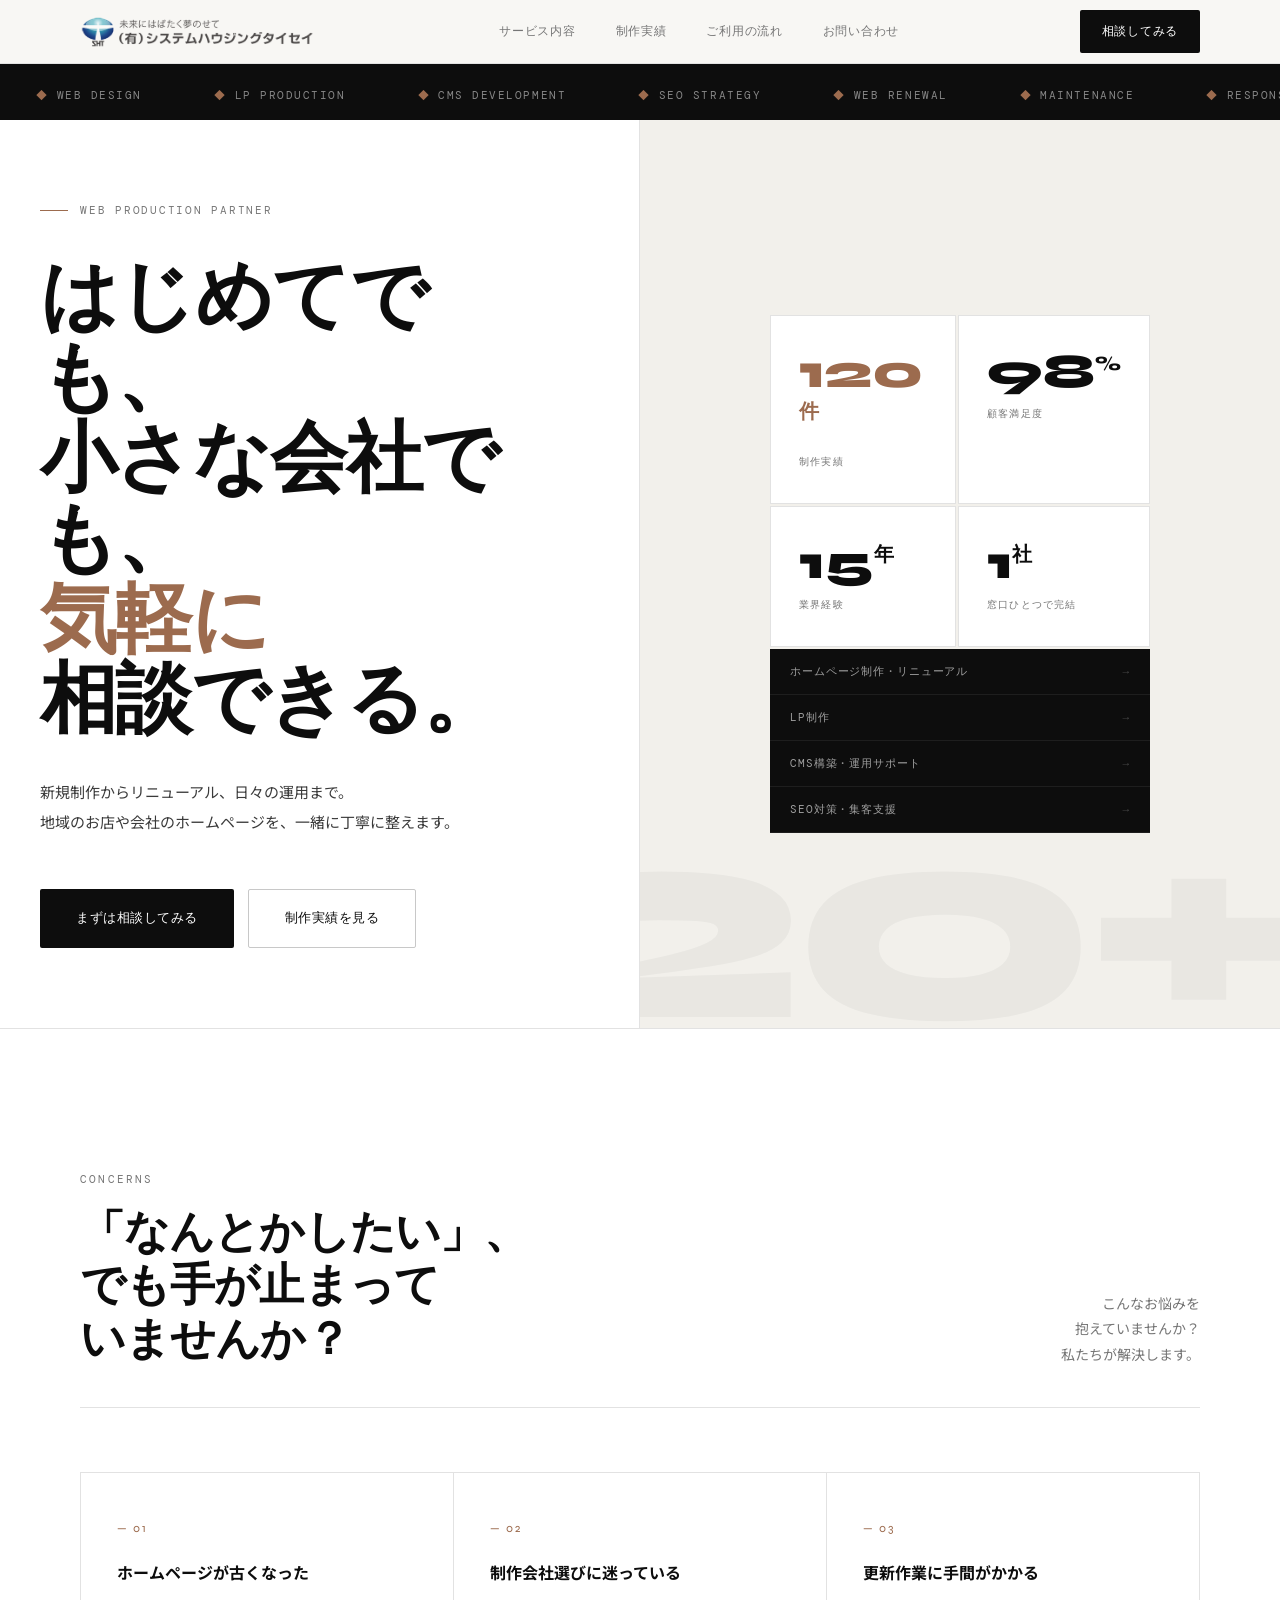
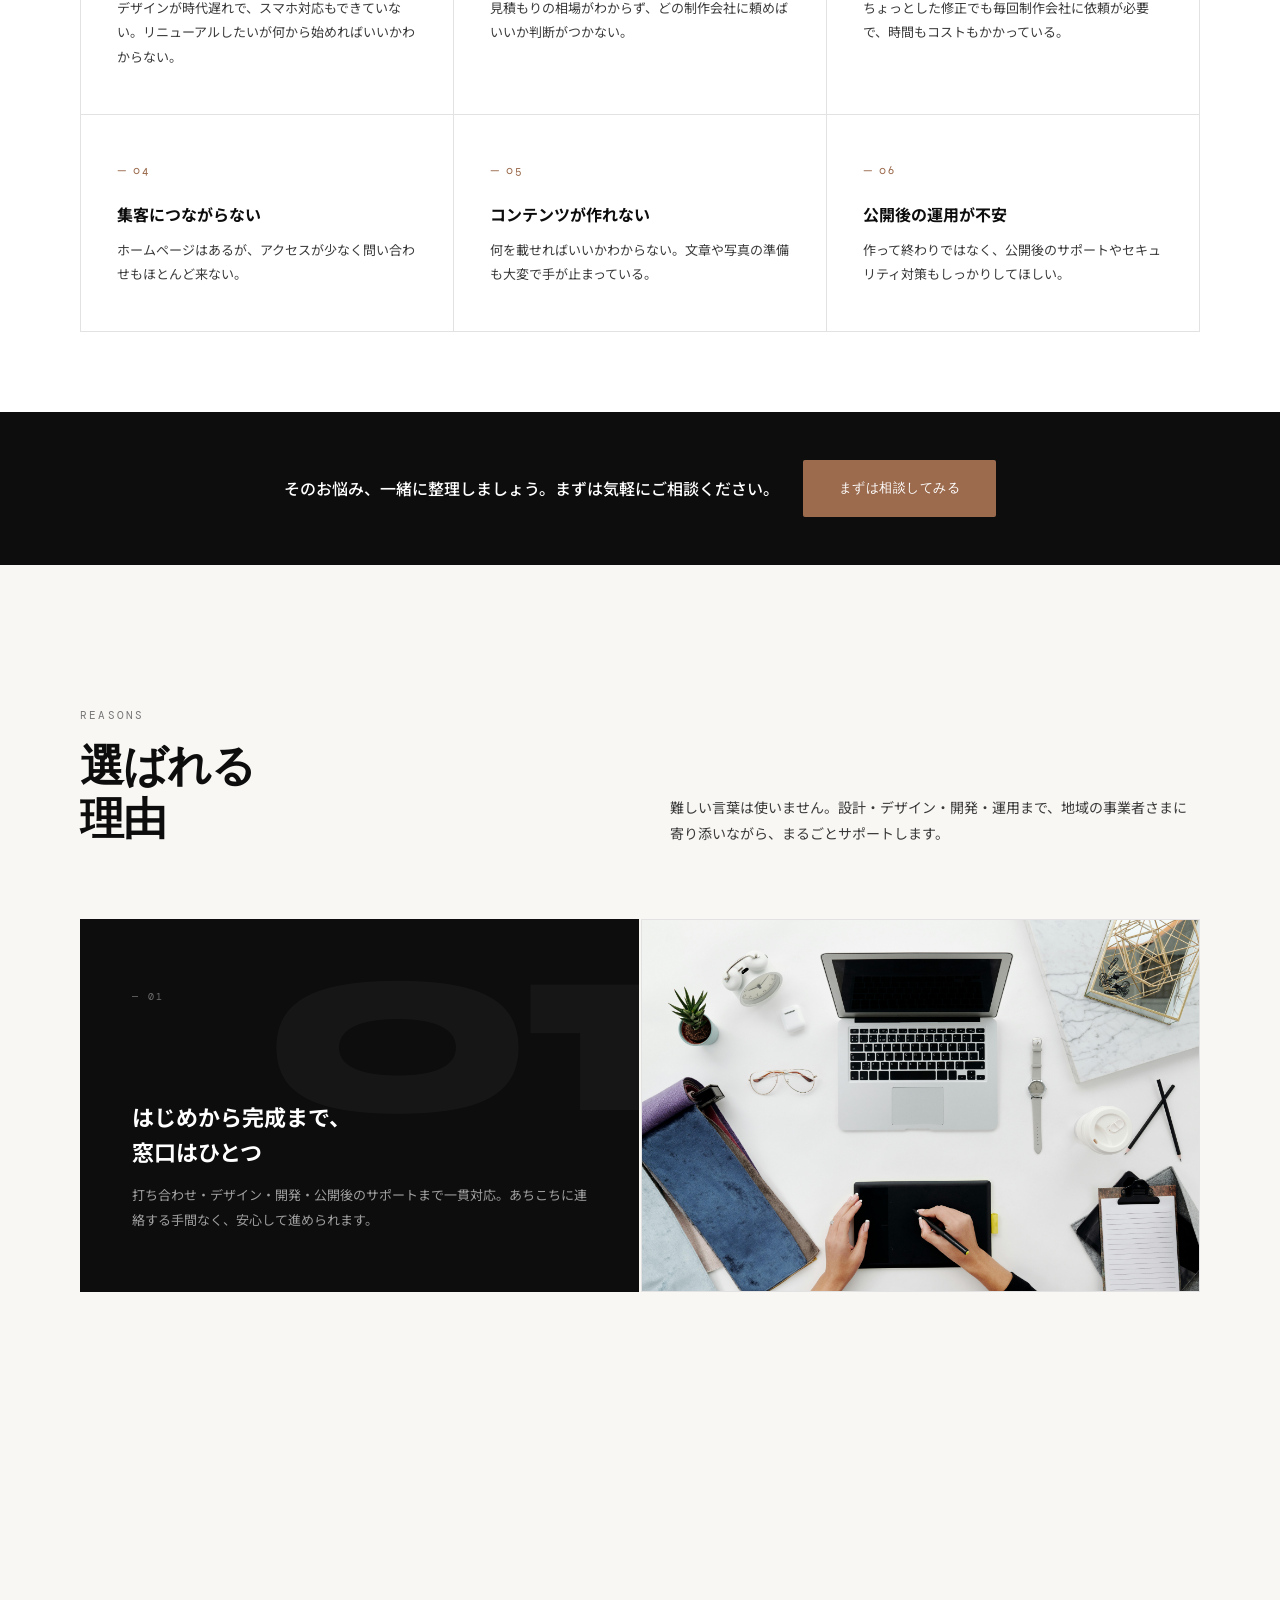
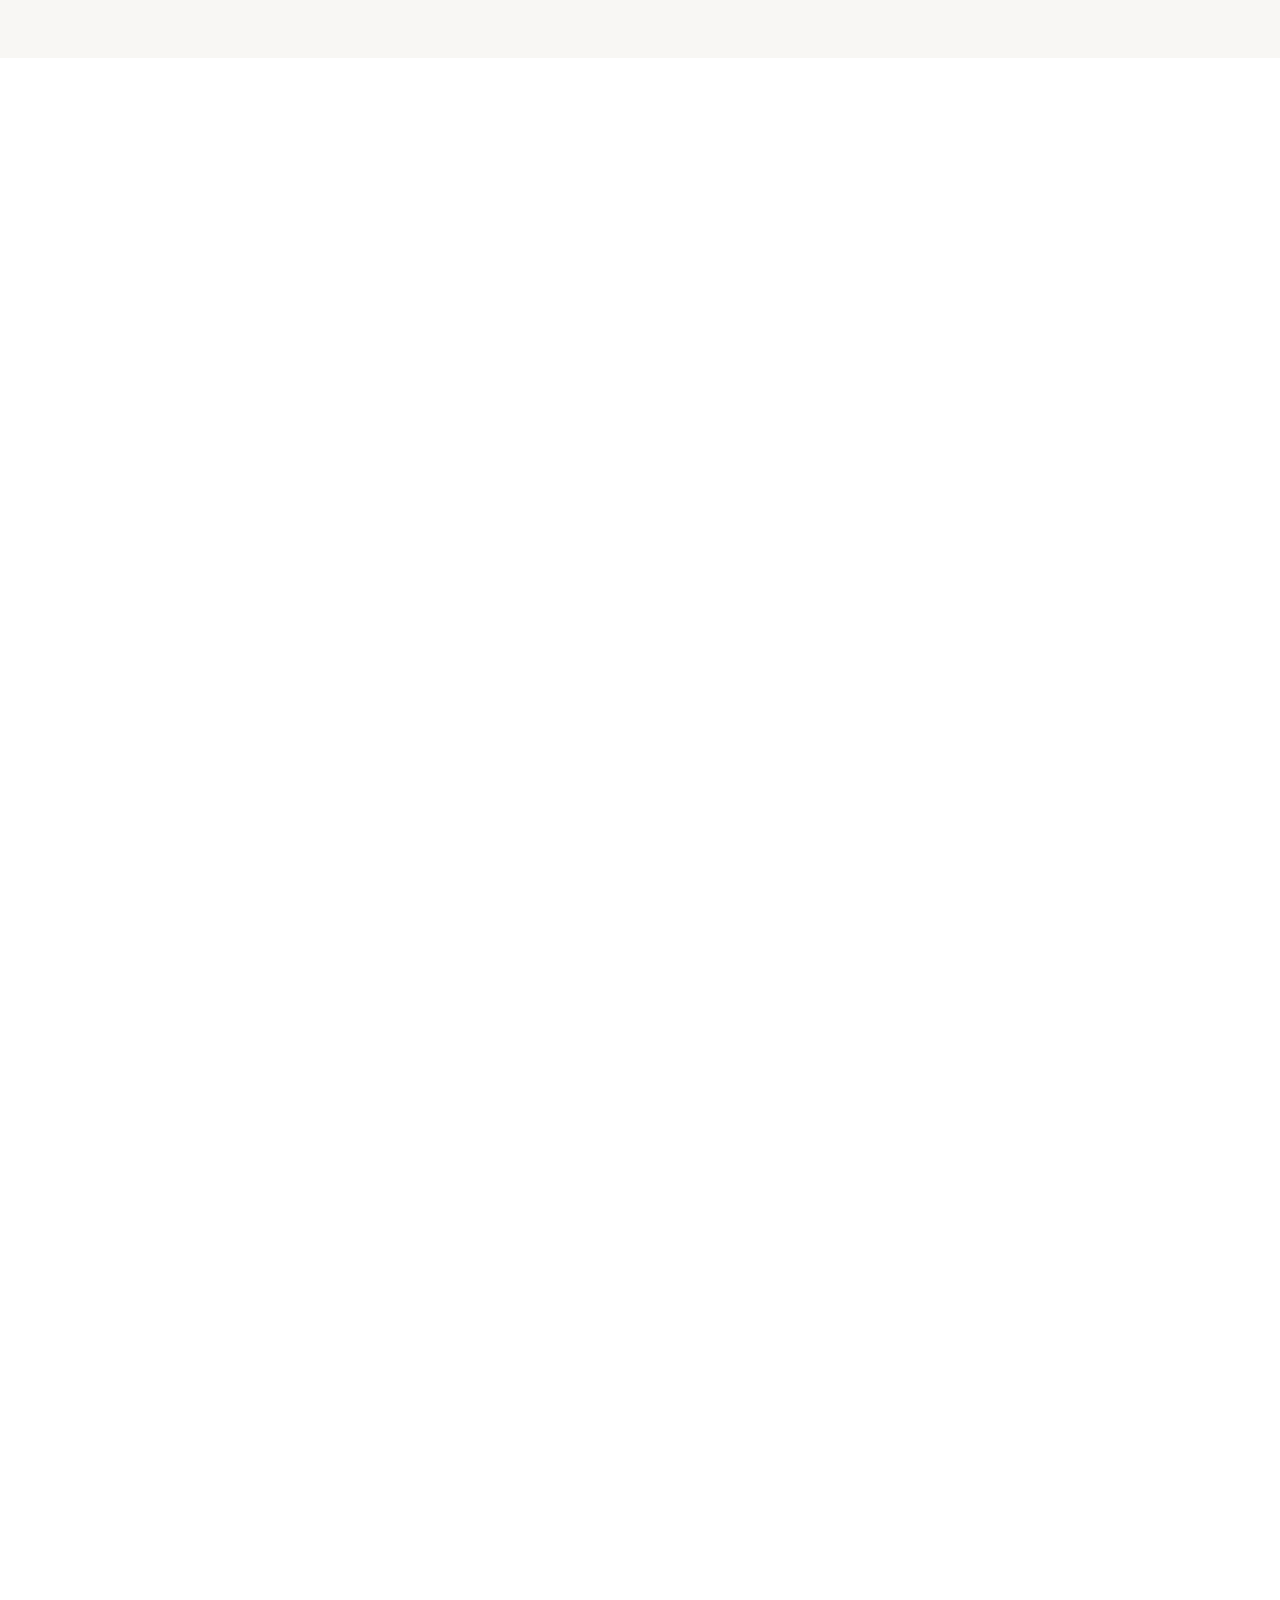
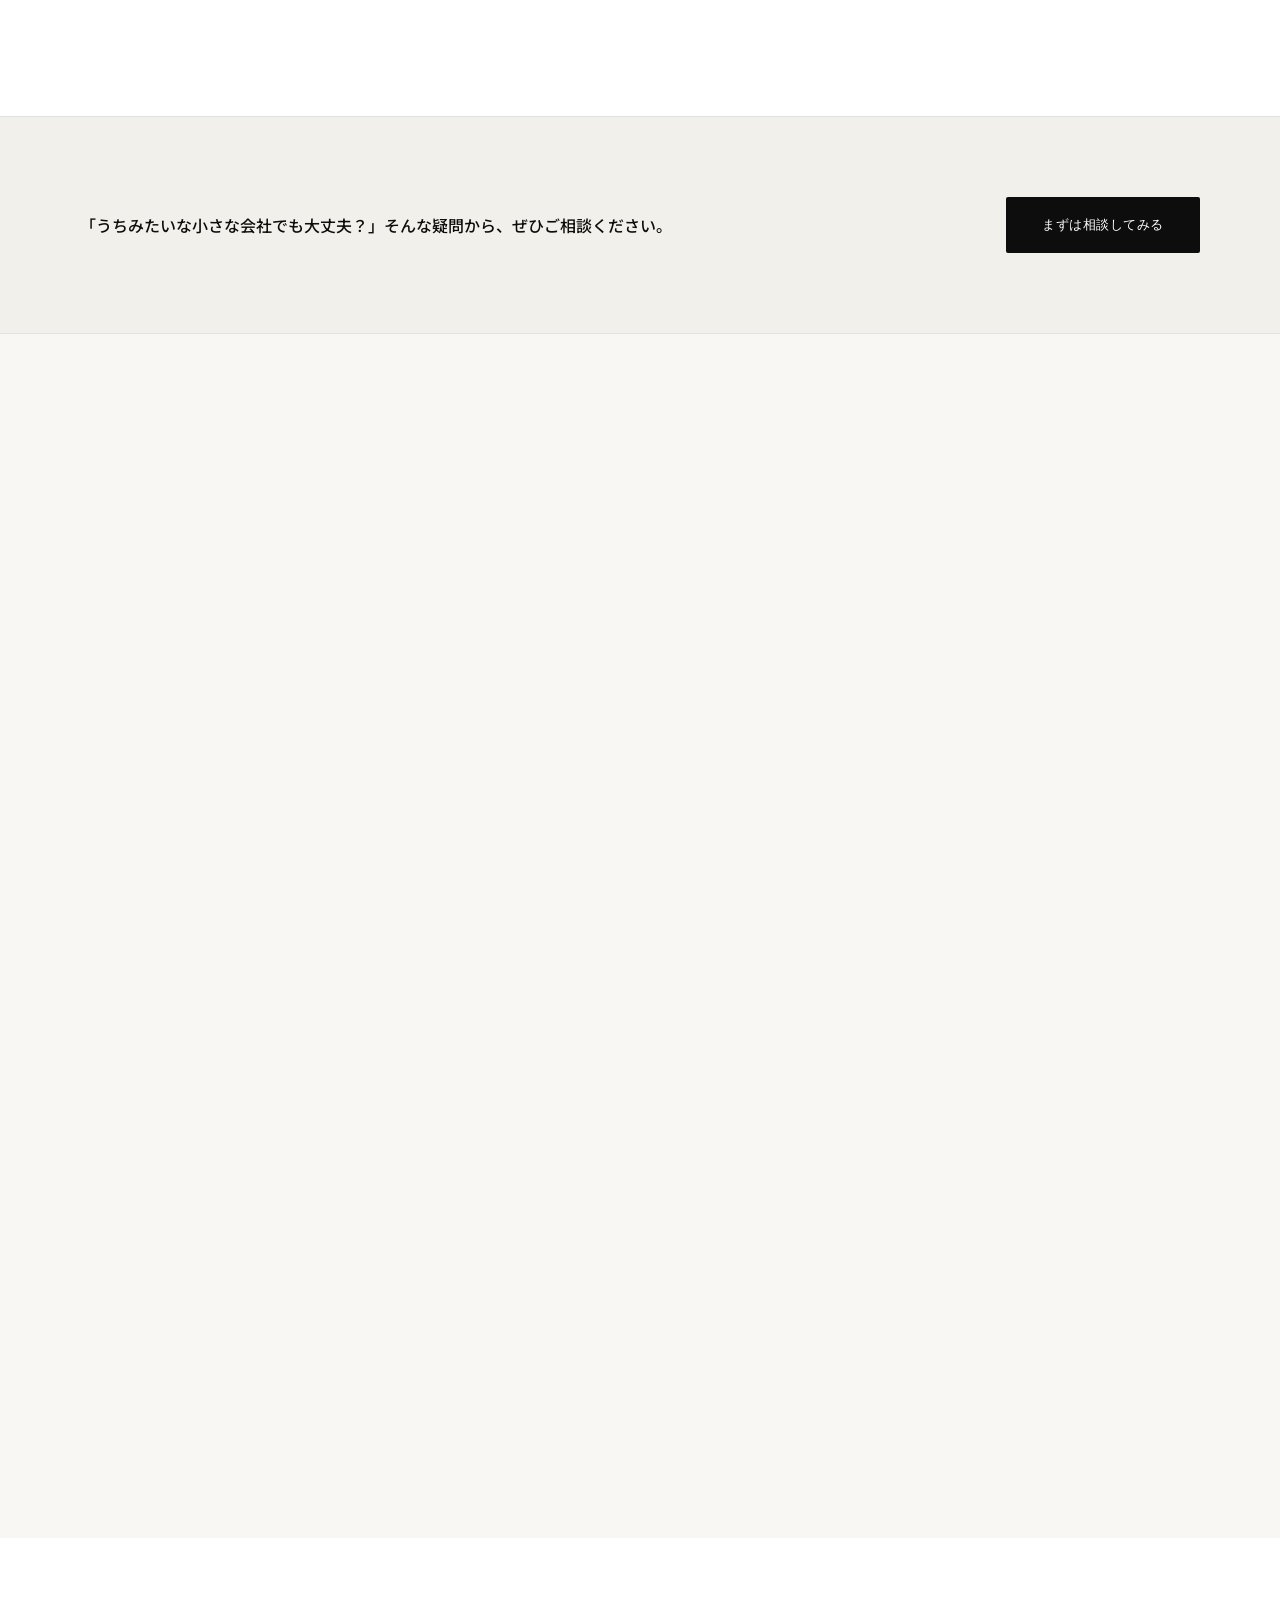
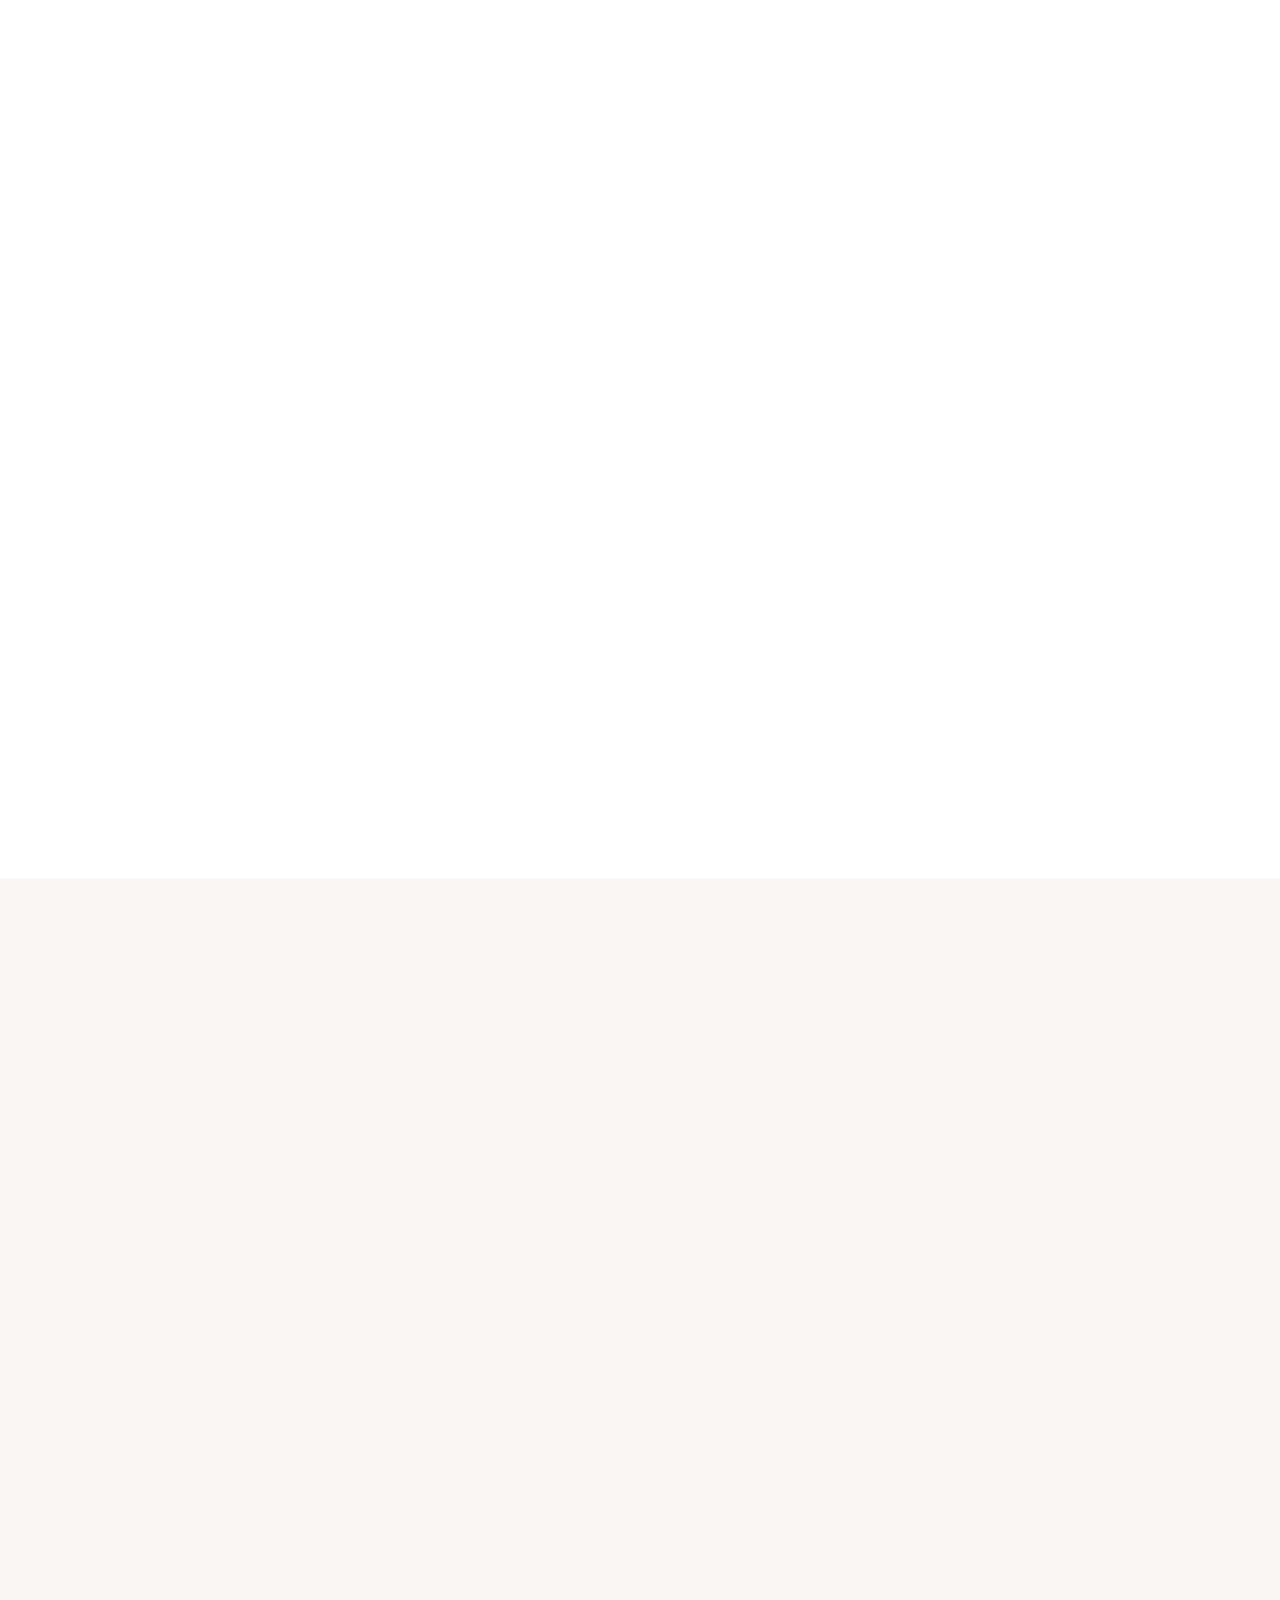
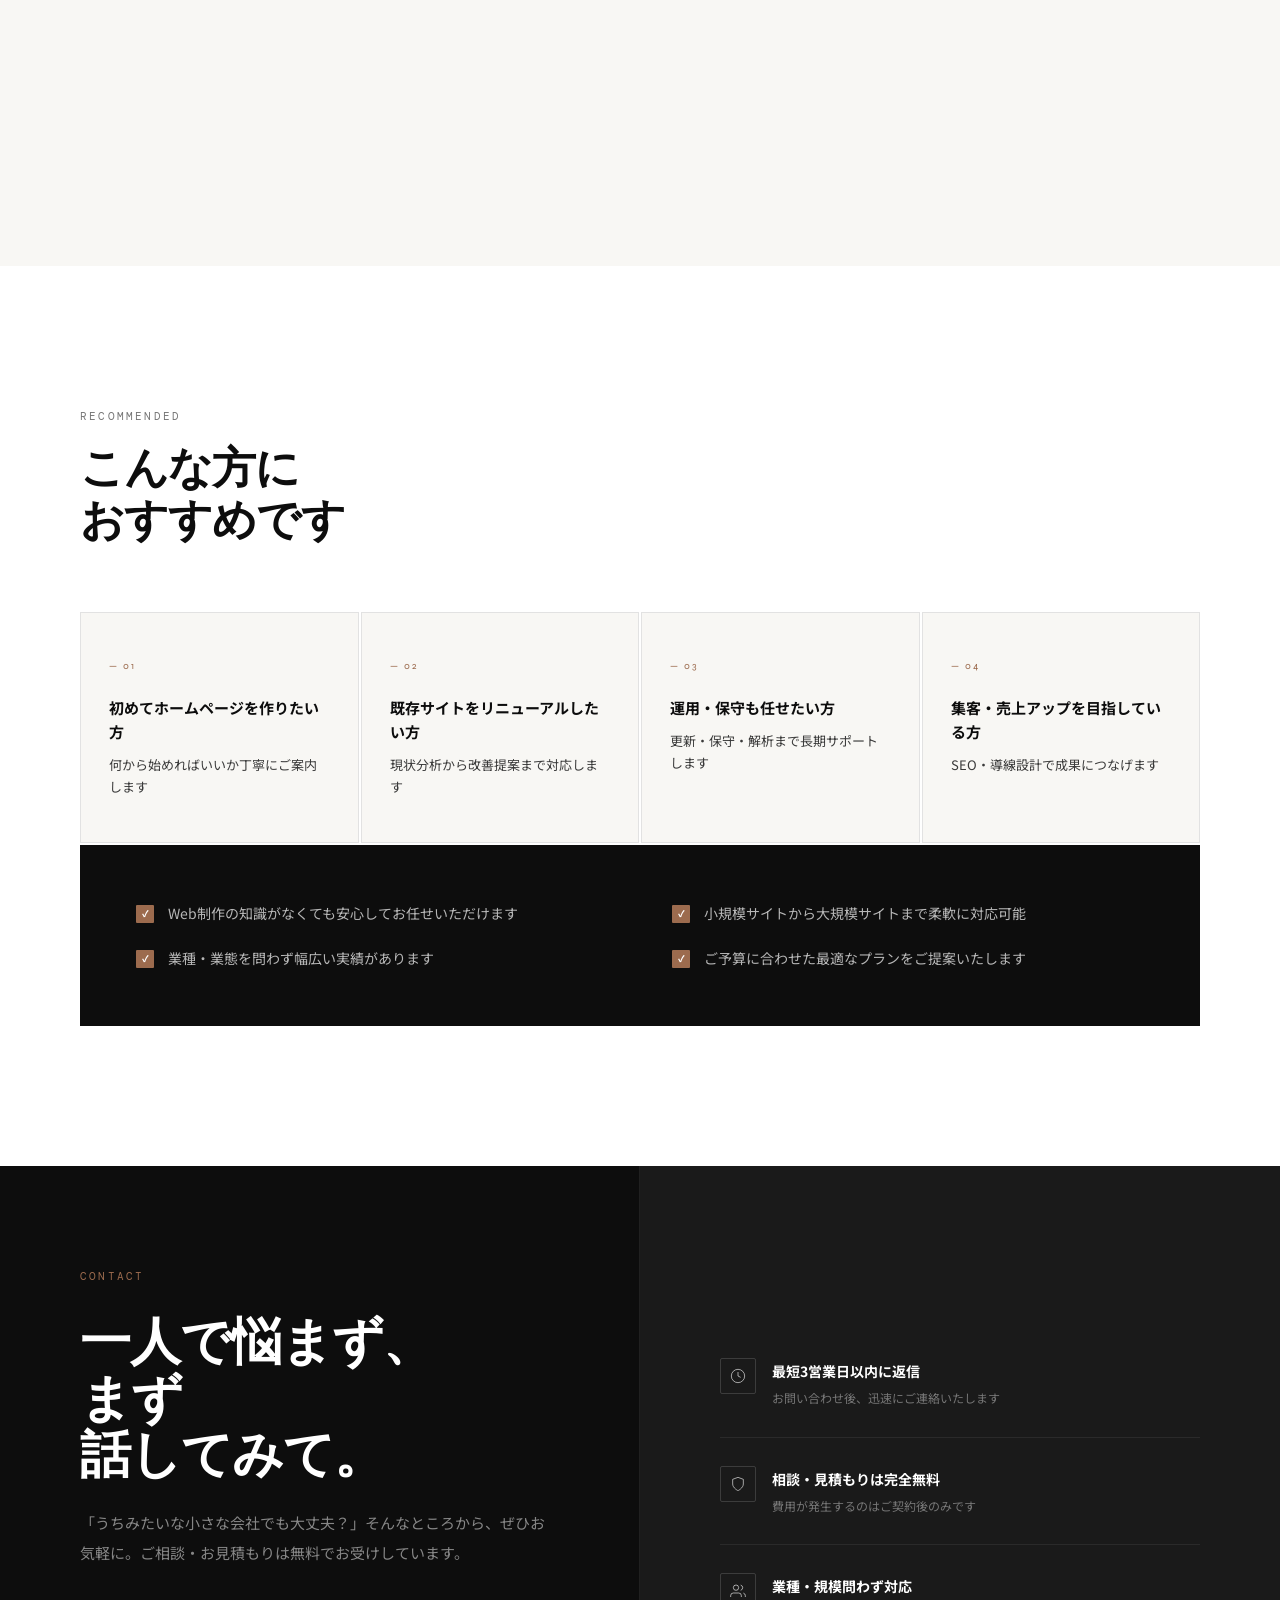
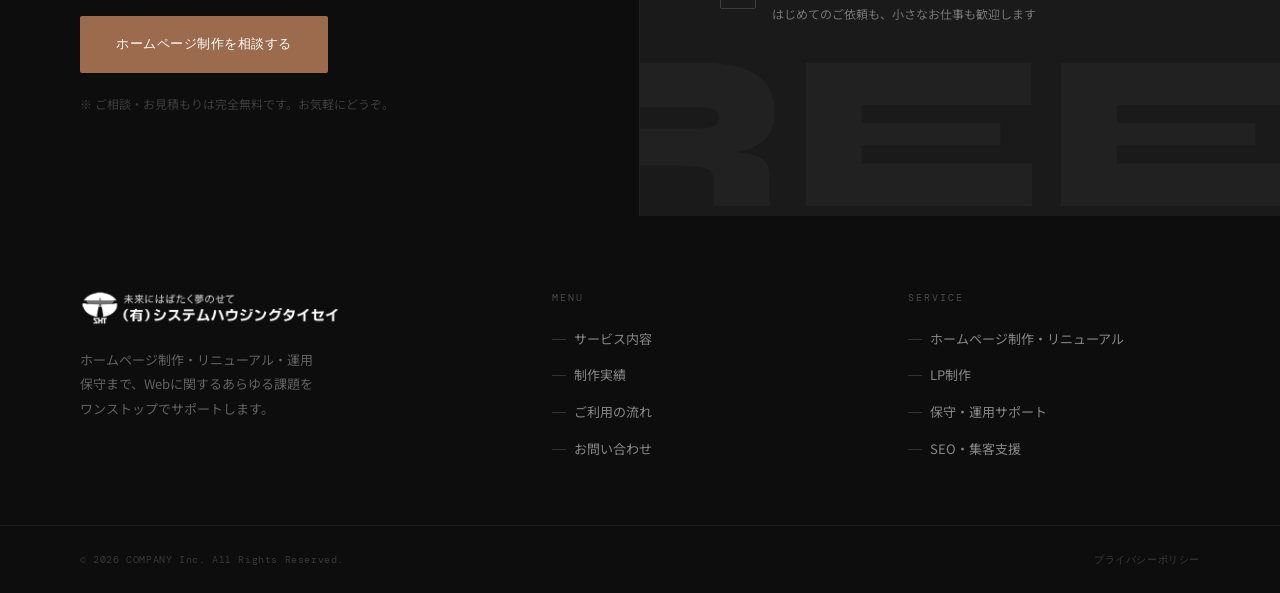
==== commit 4c50af9c: "fix: em のアウトライン解除・ページトップボタン追加 - hero h1 em を -webkit-text-stroke からテラコッタカラーに変更 - ページトップボタンを追加（スクロール3" ====
--- a/src/web-service-lp/index.html
+++ b/src/web-service-lp/index.html
@@ -548,6 +548,7 @@
   </div>
 </footer>
 
+  <button class="pagetop" id="pagetop" aria-label="ページトップへ">↑</button>
   <script src="js/main.js"></script>
 </body>
 </html>
--- a/src/web-service-lp/css/style.css
+++ b/src/web-service-lp/css/style.css
@@ -234,8 +234,7 @@
 }
 .hero__h1 em {
   font-style:normal;
-  color: transparent;
-  -webkit-text-stroke: 2px var(--black);
+  color: var(--pop);
 }
 .hero__desc {
   font-size: .9375rem; line-height:2;
@@ -1056,6 +1055,27 @@
 .footer__policy:hover { color:rgba(255,255,255,.5); }
 
 /* ============================================================
+   PAGE TOP
+============================================================ */
+.pagetop {
+  position:fixed; right:28px; bottom:28px; z-index:90;
+  width:46px; height:46px;
+  background:var(--black); color:var(--white);
+  border-radius:4px;
+  font-size:1rem; line-height:1;
+  display:flex; align-items:center; justify-content:center;
+  opacity:0; transform:translateY(10px);
+  transition:opacity .3s var(--ease), transform .3s var(--ease), background .2s;
+  pointer-events:none;
+  cursor:pointer;
+}
+.pagetop.is-visible {
+  opacity:1; transform:translateY(0);
+  pointer-events:auto;
+}
+.pagetop:hover { background:var(--gray-dark); }
+
+/* ============================================================
    SCROLL ANIMATIONS
 ============================================================ */
 .reveal {
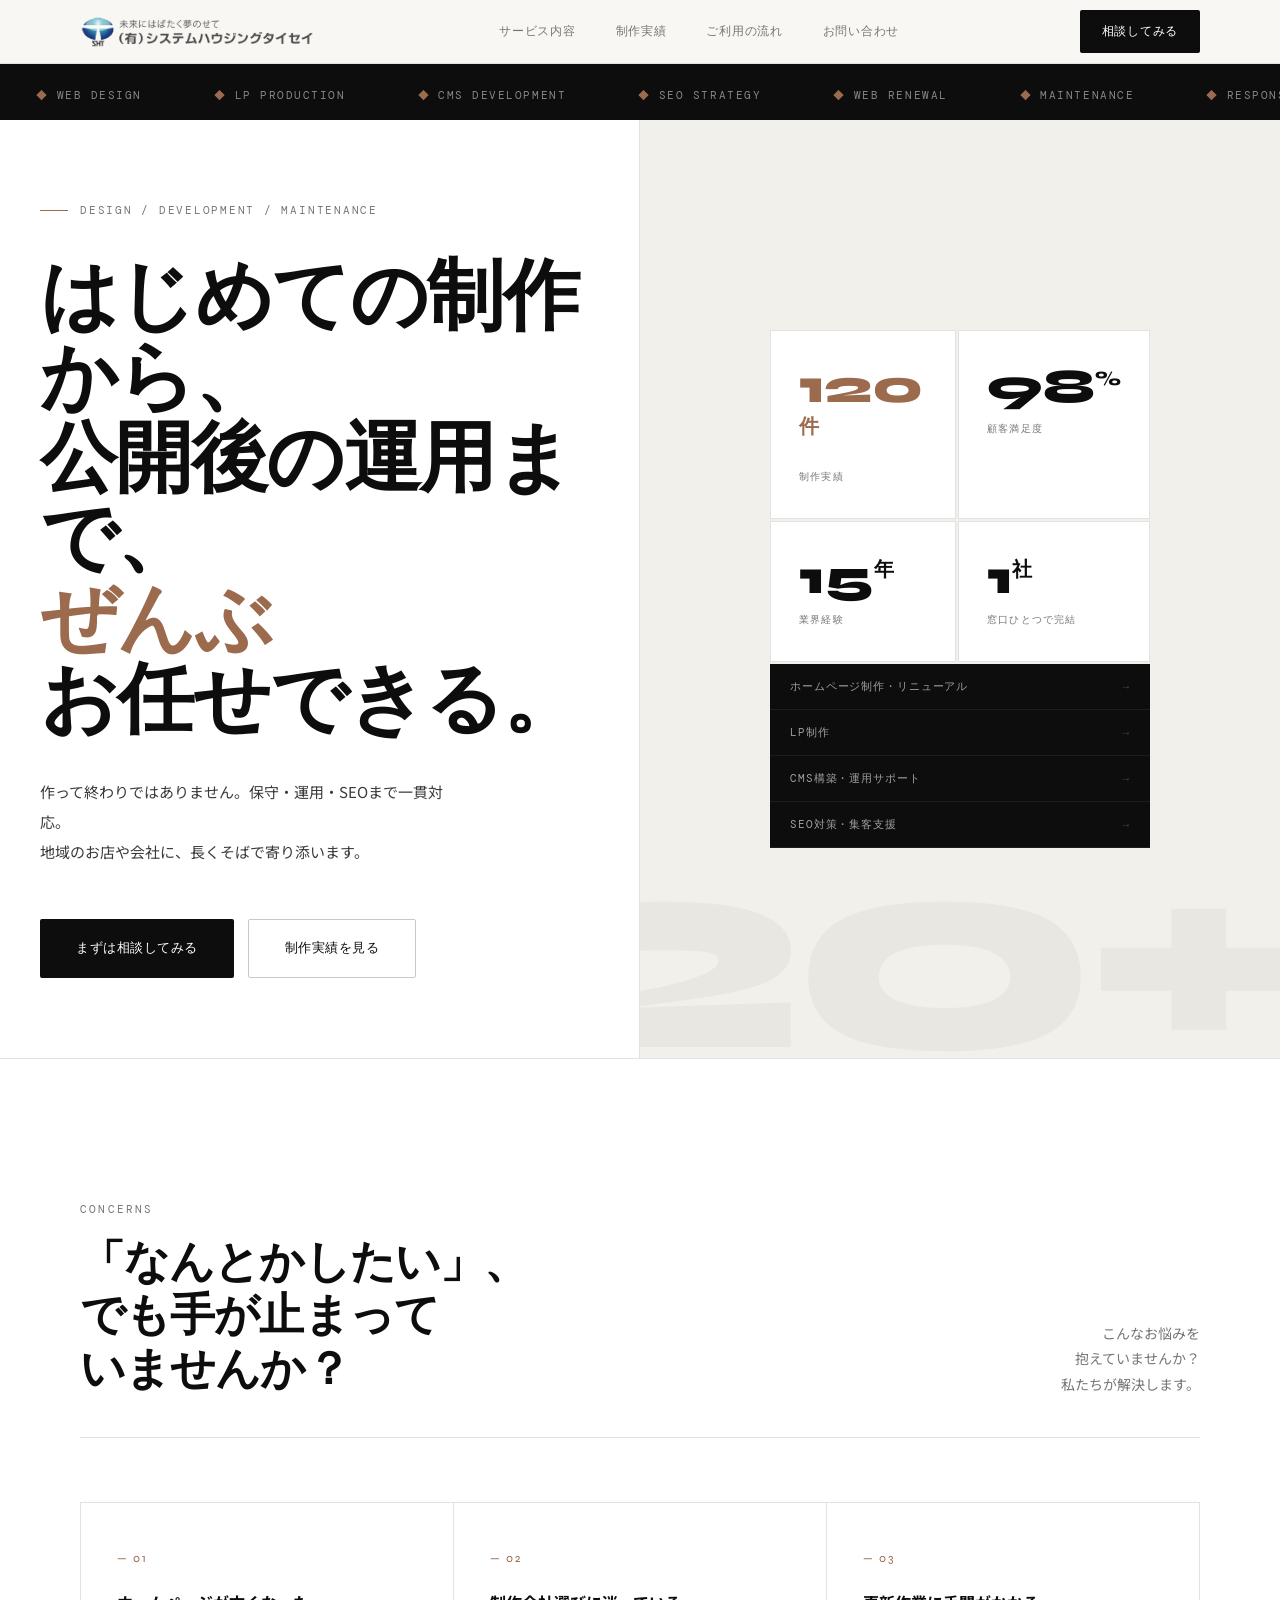
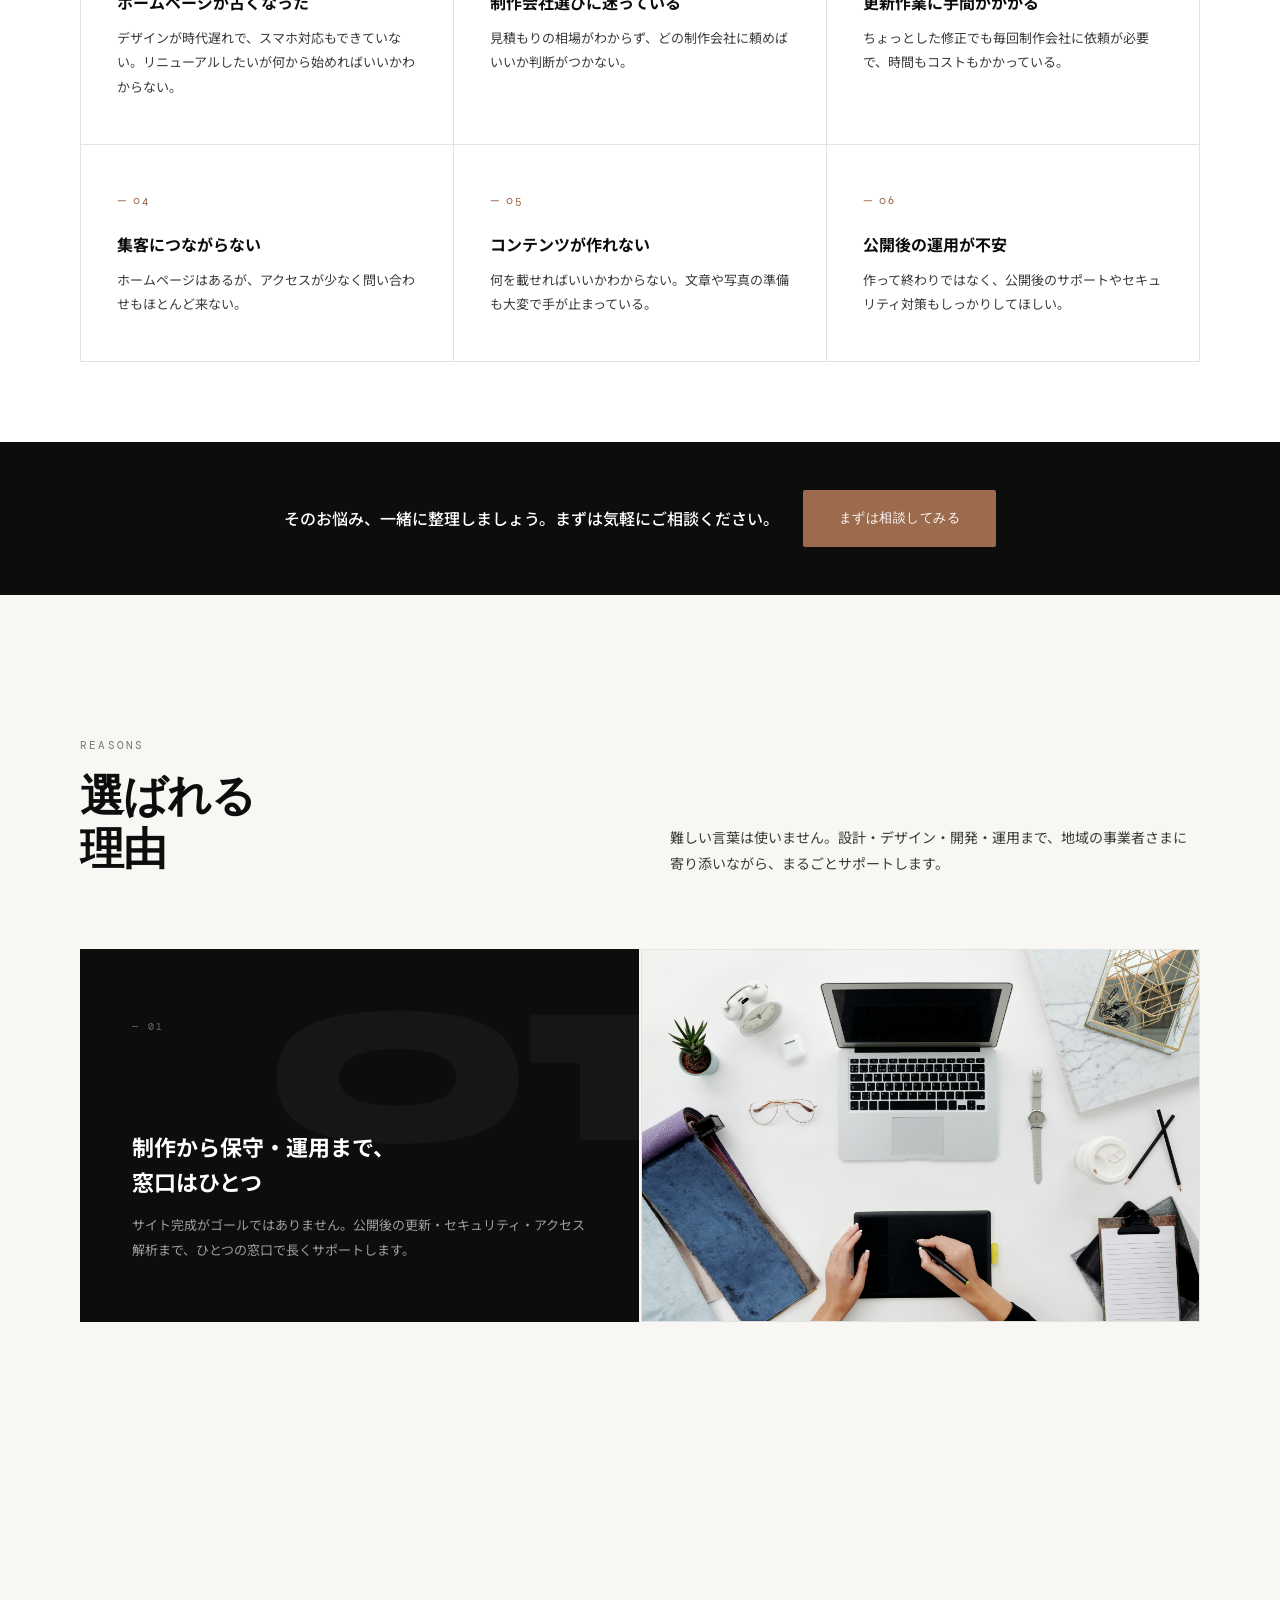
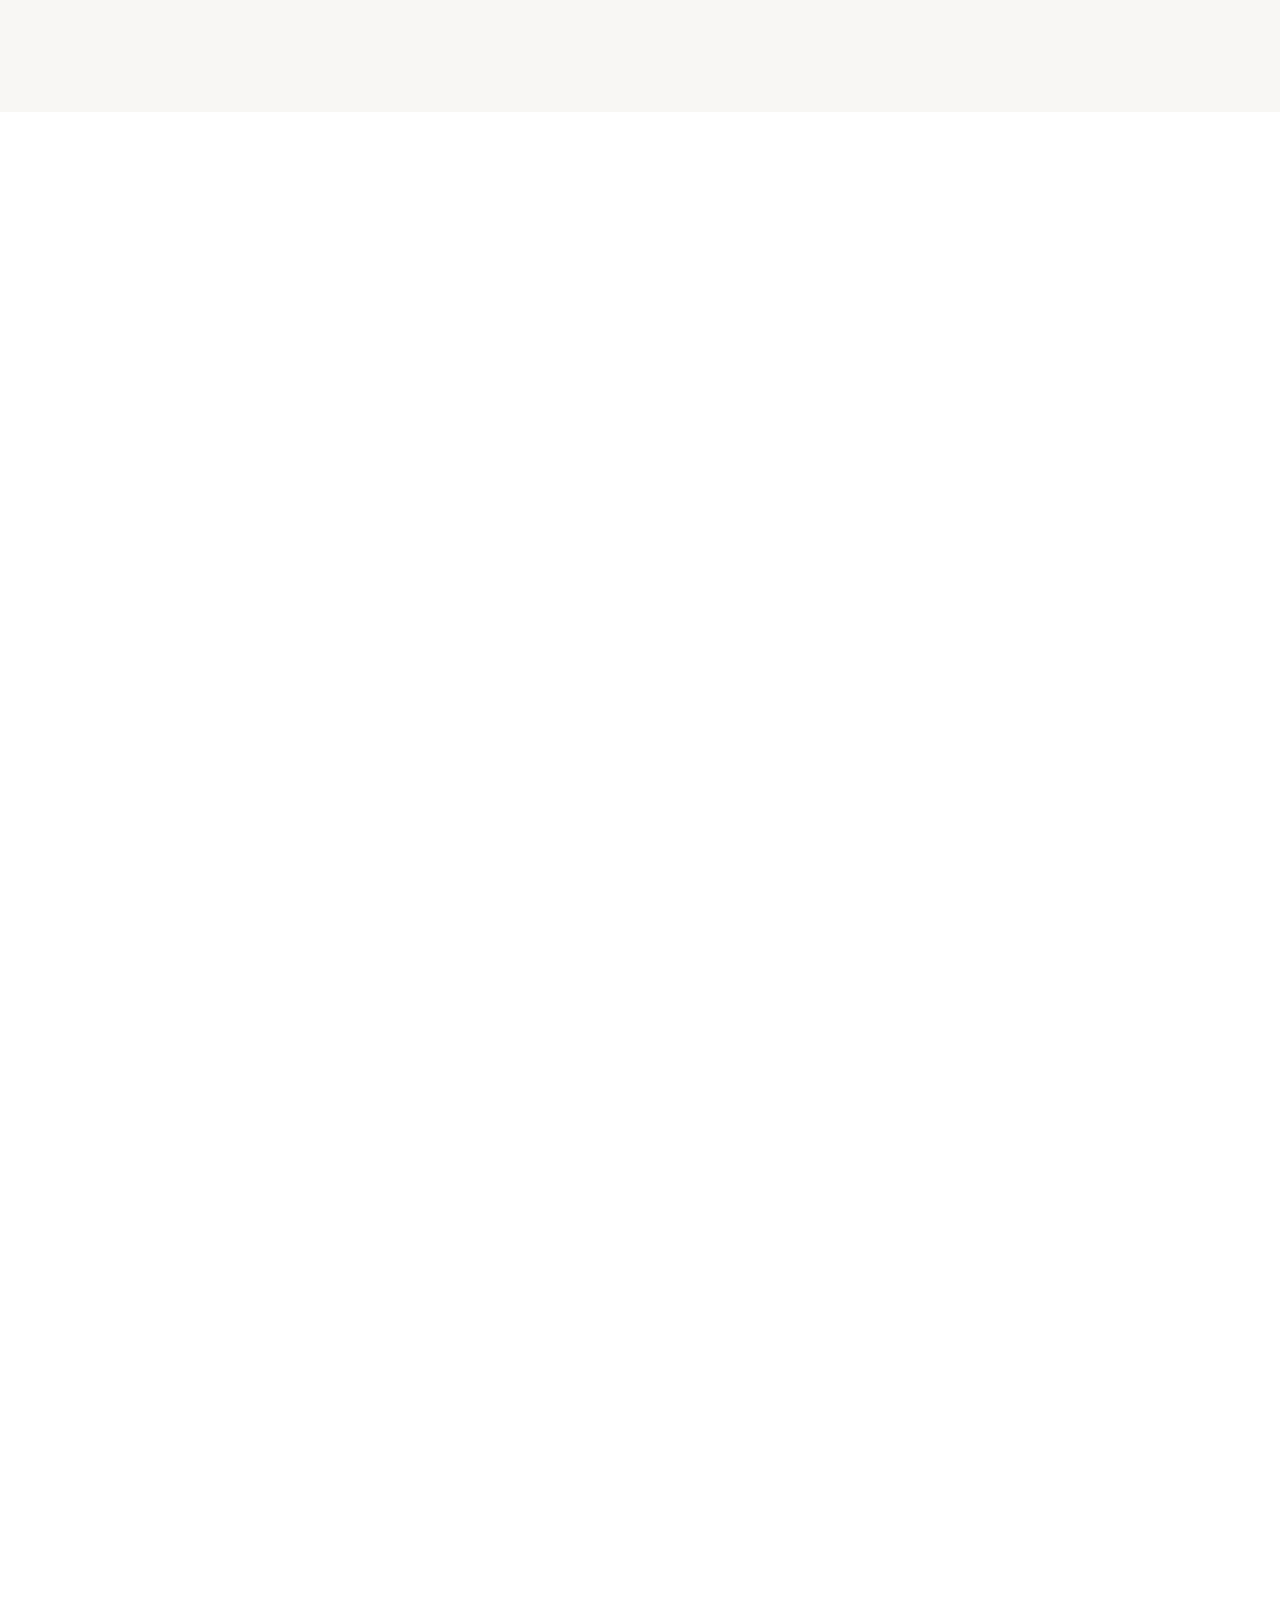
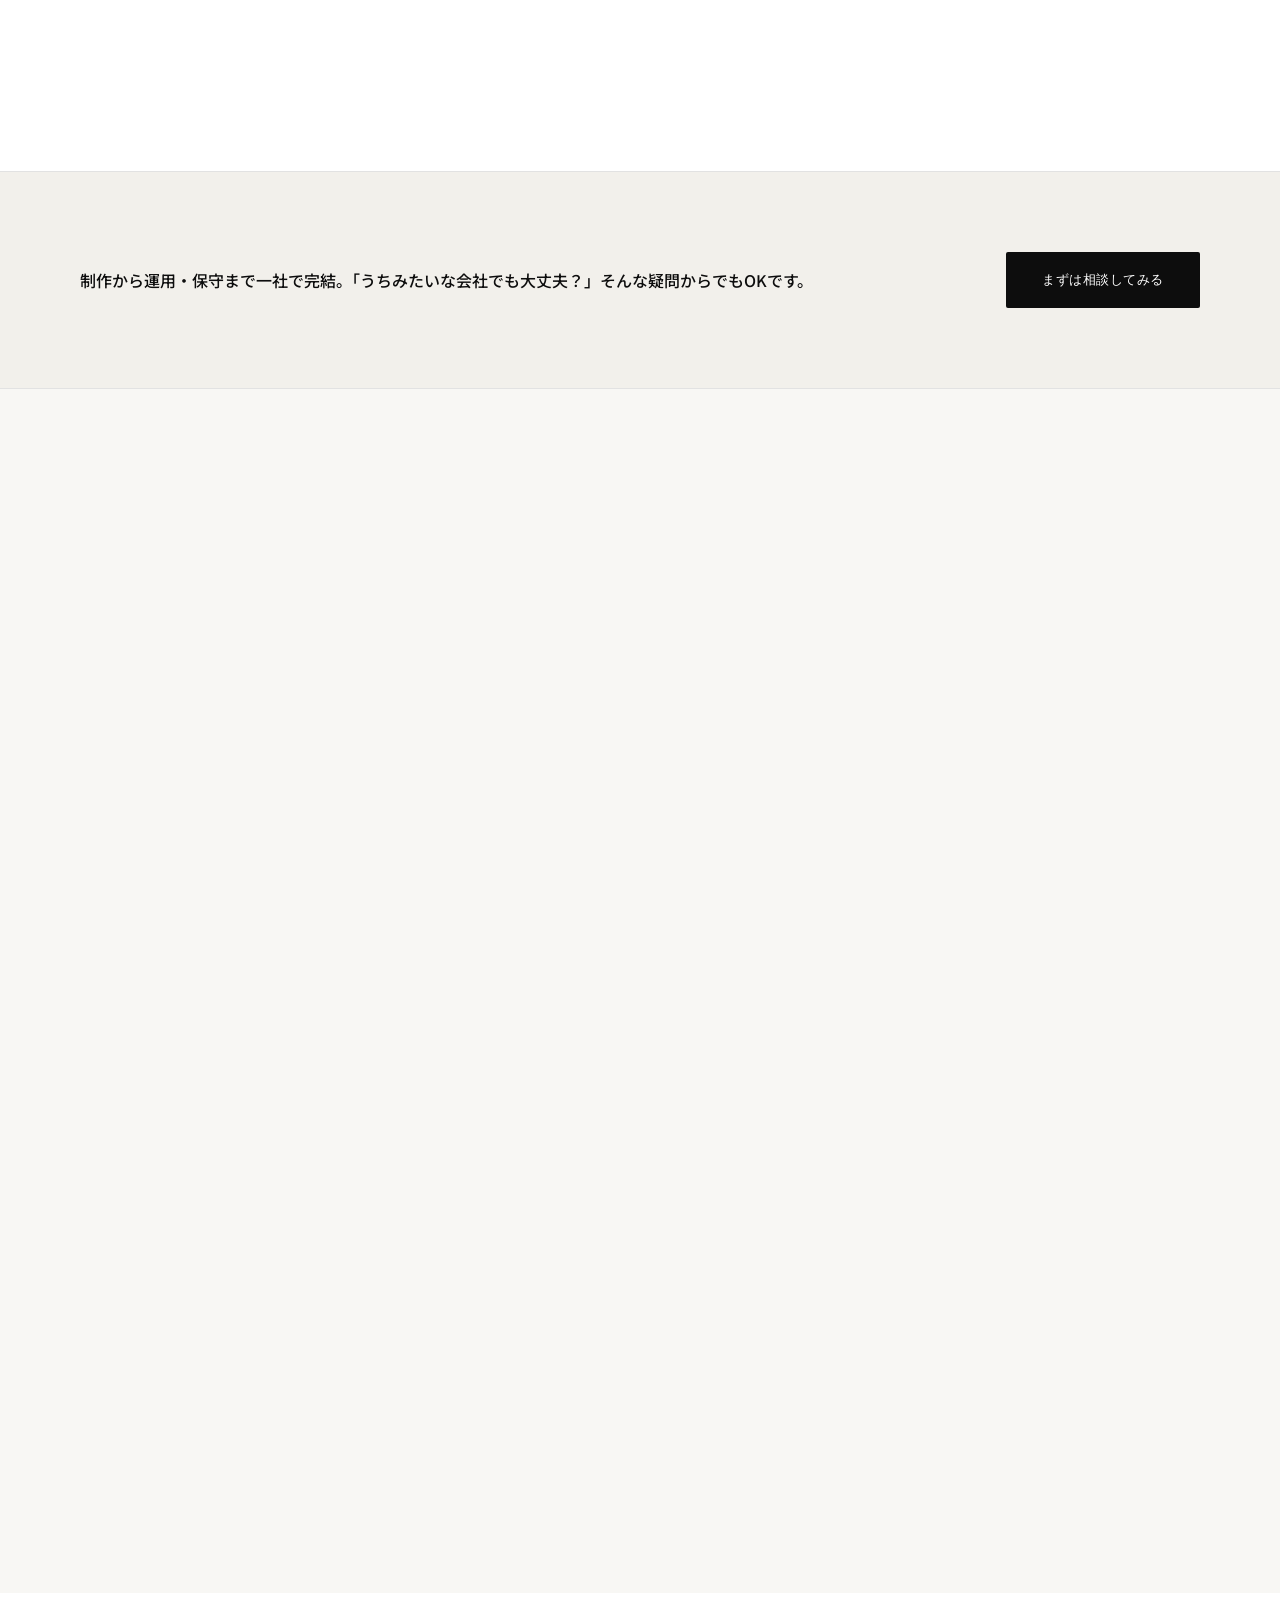
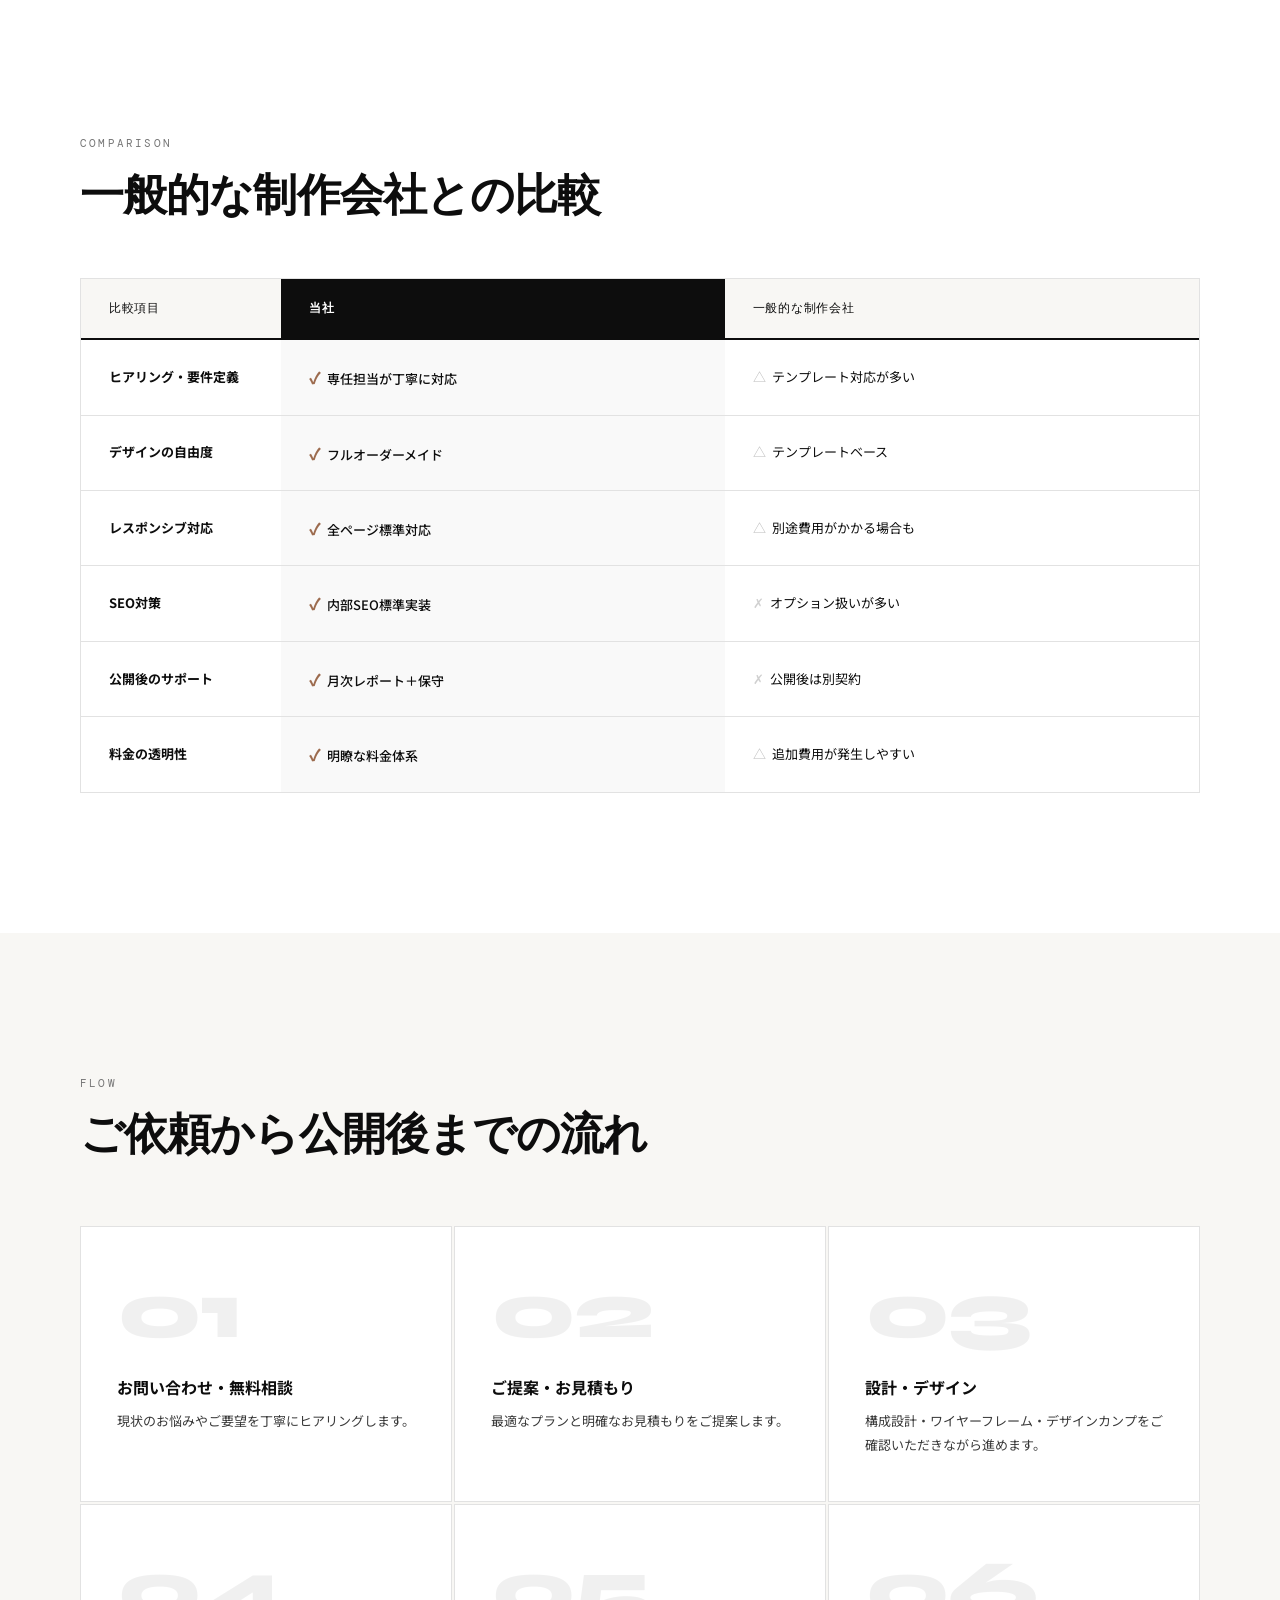
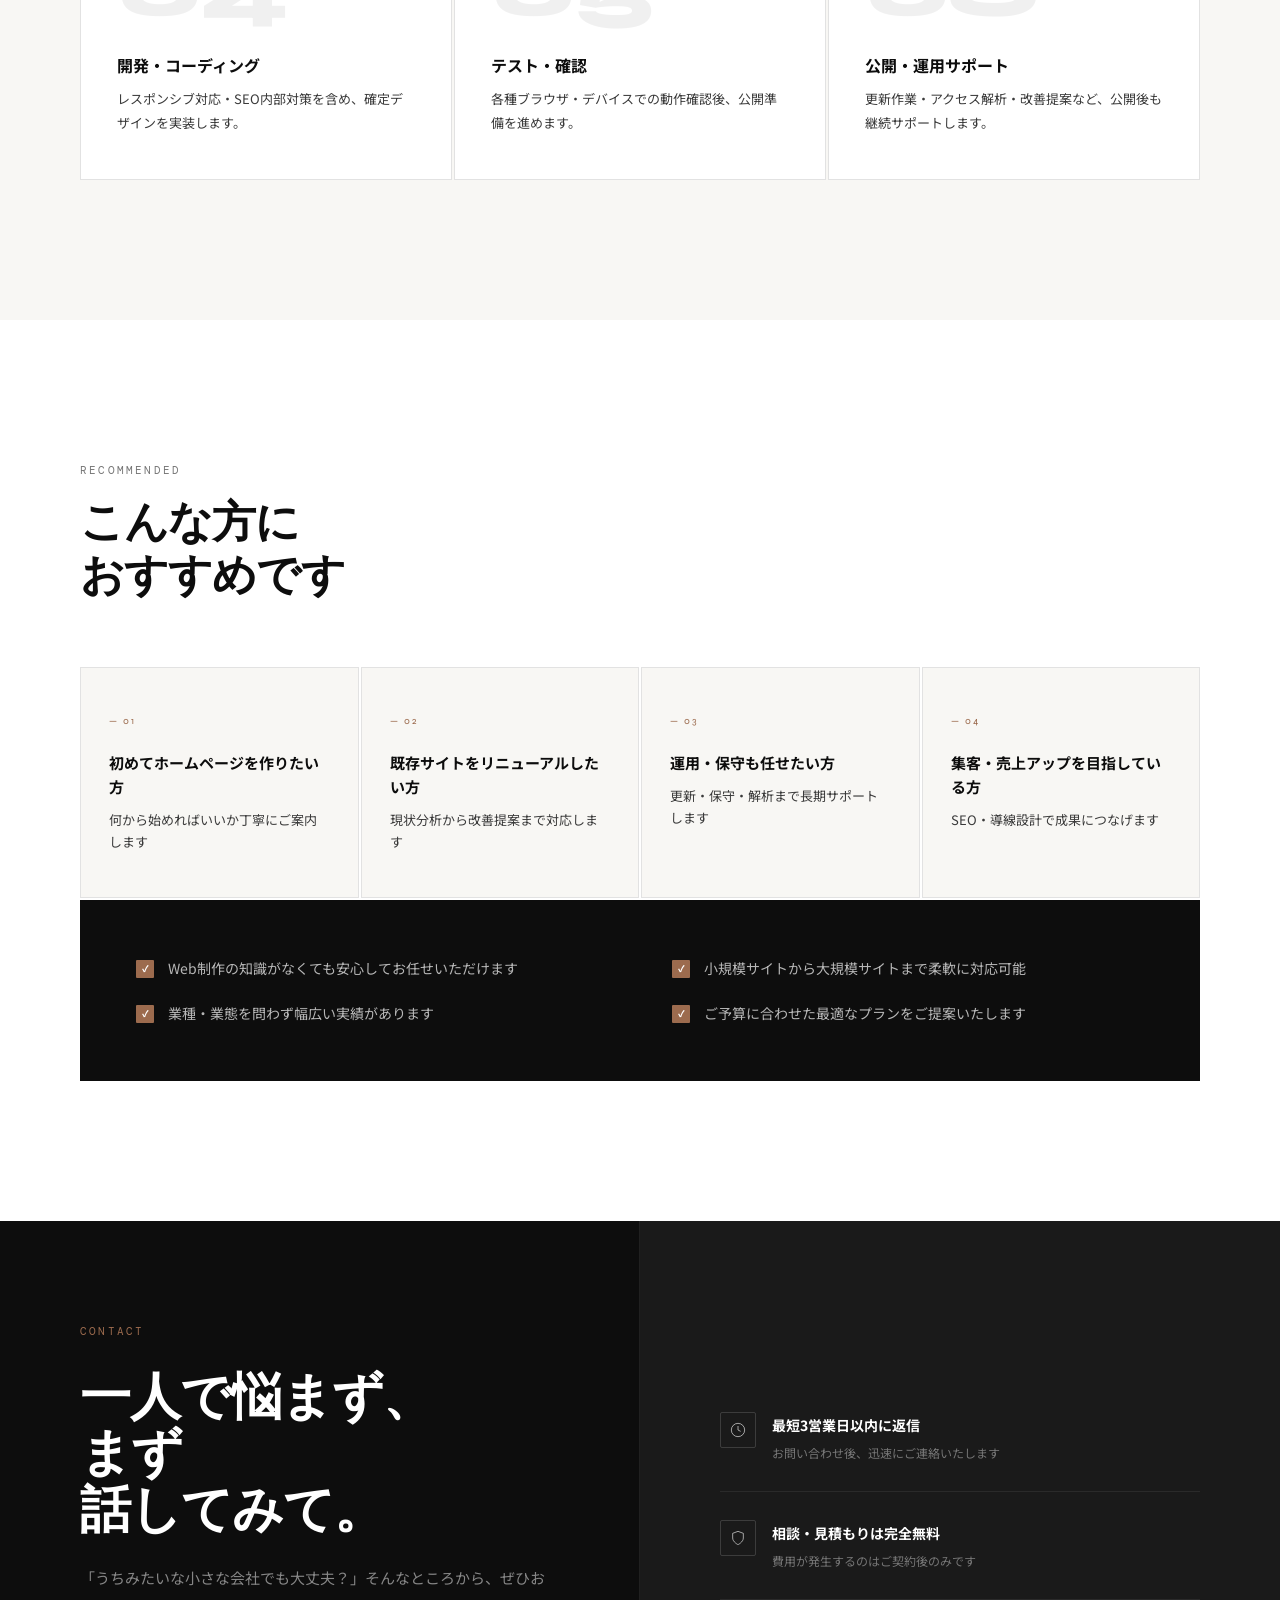
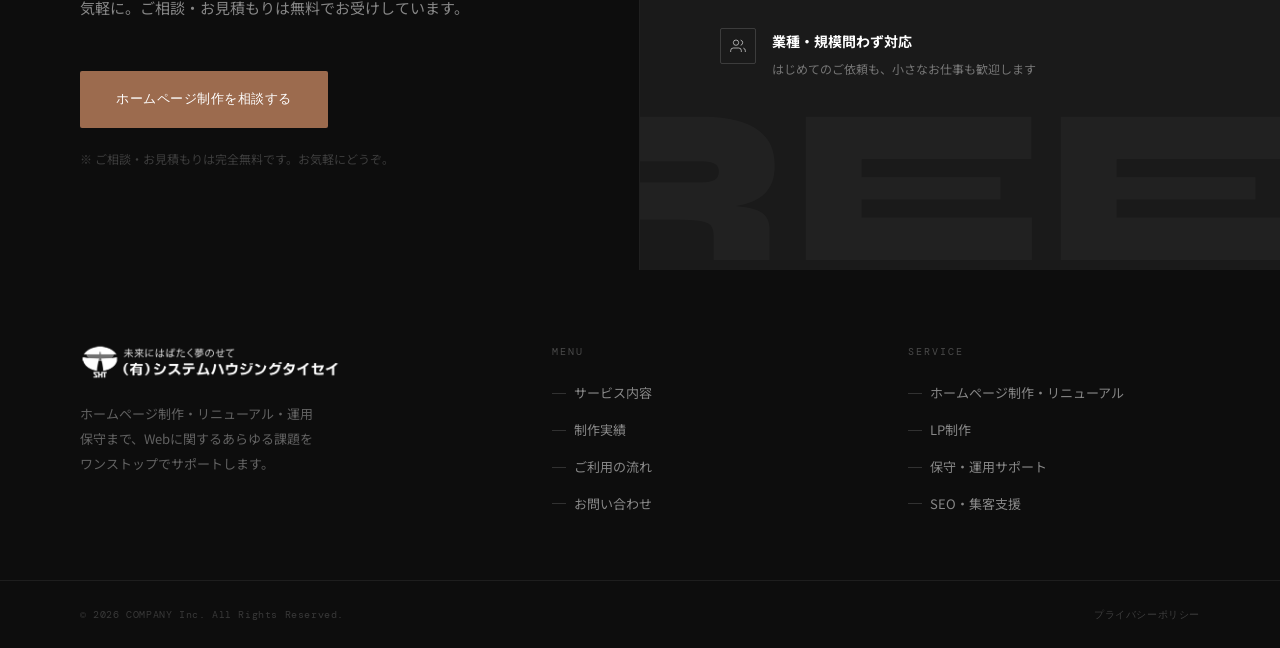
==== commit a945ed9a: "copy: 制作から運用・保守までの強みを前面に - ヒーローH1を「制作から公開後の運用までぜんぶお任せ」に変更 - ヒータグを DESIGN / DEVELOPMENT / MAINTENANCE" ====
--- a/src/web-service-lp/index.html
+++ b/src/web-service-lp/index.html
@@ -75,13 +75,13 @@
   </div>
   <div class="hero__main">
     <div class="hero__left reveal">
-      <p class="hero__tag">WEB PRODUCTION PARTNER</p>
+      <p class="hero__tag">DESIGN / DEVELOPMENT / MAINTENANCE</p>
       <h1 class="hero__h1">
-        はじめてでも、<br>小さな会社でも、<br><em>気軽に</em><br>相談できる。
+        はじめての制作から、<br>公開後の運用まで、<br><em>ぜんぶ</em><br>お任せできる。
       </h1>
       <p class="hero__desc">
-        新規制作からリニューアル、日々の運用まで。<br>
-        地域のお店や会社のホームページを、一緒に丁寧に整えます。
+        作って終わりではありません。保守・運用・SEOまで一貫対応。<br>
+        地域のお店や会社に、長くそばで寄り添います。
       </p>
       <div class="hero__btns">
         <a href="#contact" class="btn-fill">まずは相談してみる</a>
@@ -183,8 +183,8 @@
     <div class="reasons__main reveal">
       <div class="reasons__main-text">
         <span class="reasons__main-num">— 01</span>
-        <h3 class="reasons__main-title">はじめから完成まで、<br>窓口はひとつ</h3>
-        <p class="reasons__main-body">打ち合わせ・デザイン・開発・公開後のサポートまで一貫対応。あちこちに連絡する手間なく、安心して進められます。</p>
+        <h3 class="reasons__main-title">制作から保守・運用まで、<br>窓口はひとつ</h3>
+        <p class="reasons__main-body">サイト完成がゴールではありません。公開後の更新・セキュリティ・アクセス解析まで、ひとつの窓口で長くサポートします。</p>
       </div>
       <div class="reasons__main-img"><img src="assets/images/reason-01.jpg" alt="ワンストップ対応のイメージ"></div>
     </div>
@@ -197,8 +197,8 @@
       </div>
       <div class="reasons__sub reveal reveal-d1">
         <span class="reasons__sub-num">— 03</span>
-        <h3 class="reasons__sub-title">公開後も長く、そばでサポート</h3>
-        <p class="reasons__sub-text">更新・セキュリティ・アクセス解析まで、公開後も継続してお付き合いします。</p>
+        <h3 class="reasons__sub-title">作って終わりにしない、<br>継続サポート</h3>
+        <p class="reasons__sub-text">更新・セキュリティ・アクセス解析まで、月次でご報告しながら長くお付き合いします。</p>
         <span class="reasons__sub-arrow">↗</span>
       </div>
       <div class="reasons__sub reveal reveal-d2">
@@ -288,7 +288,7 @@
 <!-- ========== MID CTA ========== -->
 <section class="mid-cta">
   <div class="wrap">
-    <p class="mid-cta__text">「うちみたいな小さな会社でも大丈夫？」そんな疑問から、ぜひご相談ください。</p>
+    <p class="mid-cta__text">制作から運用・保守まで一社で完結。「うちみたいな会社でも大丈夫？」そんな疑問からでもOKです。</p>
     <a href="#contact" class="btn-fill">まずは相談してみる</a>
   </div>
 </section>
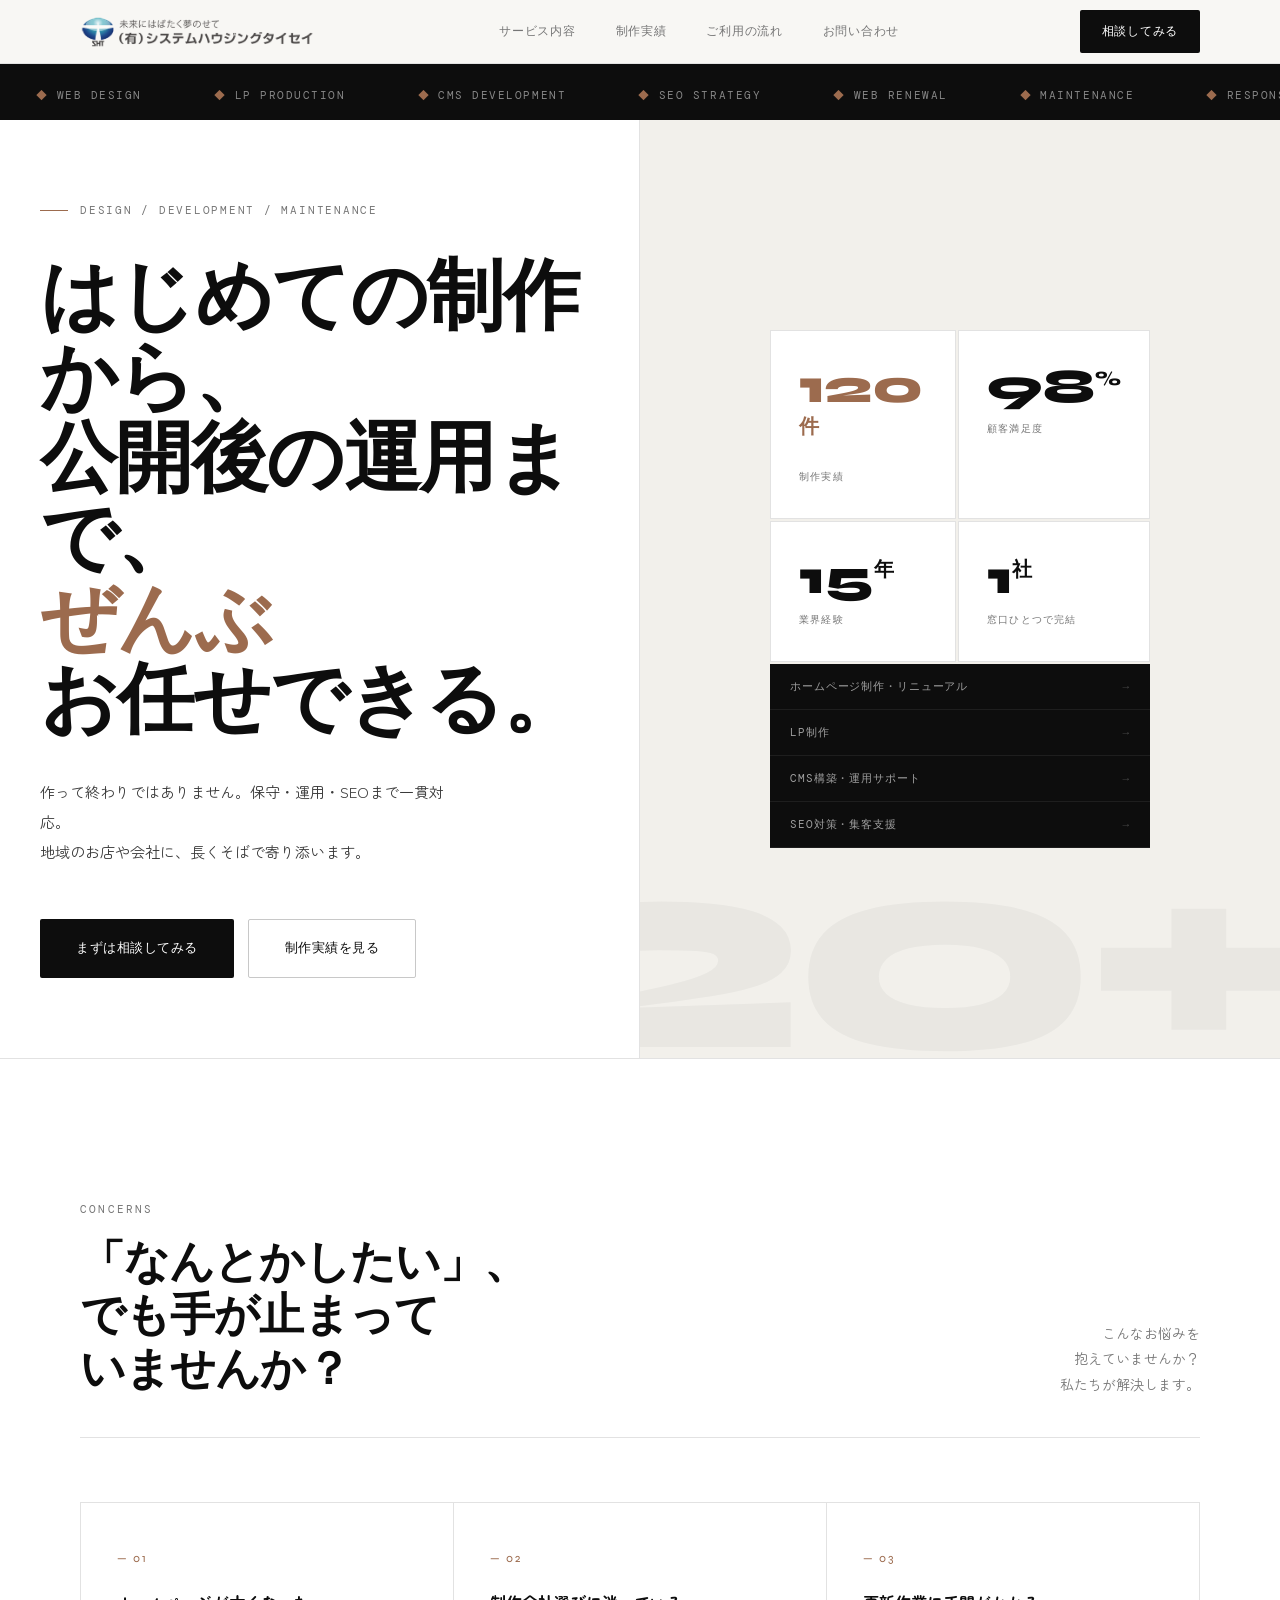
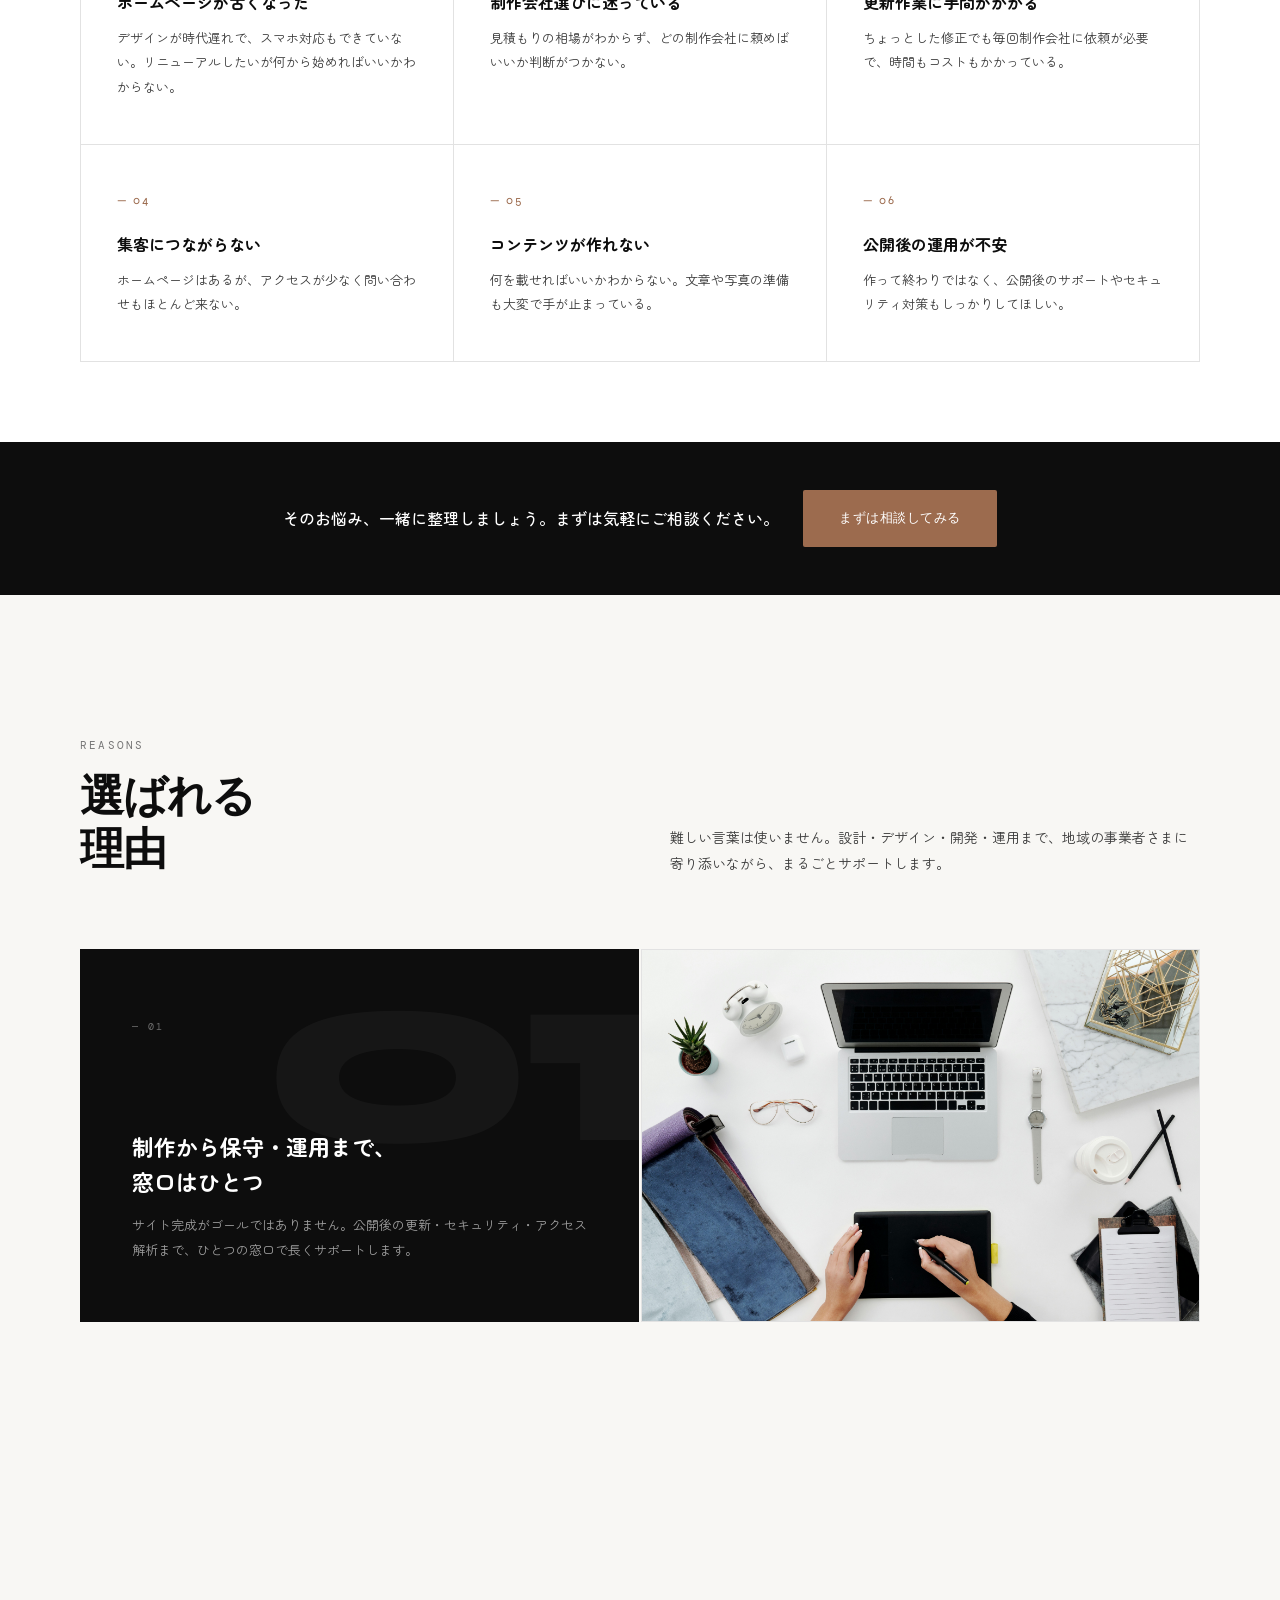
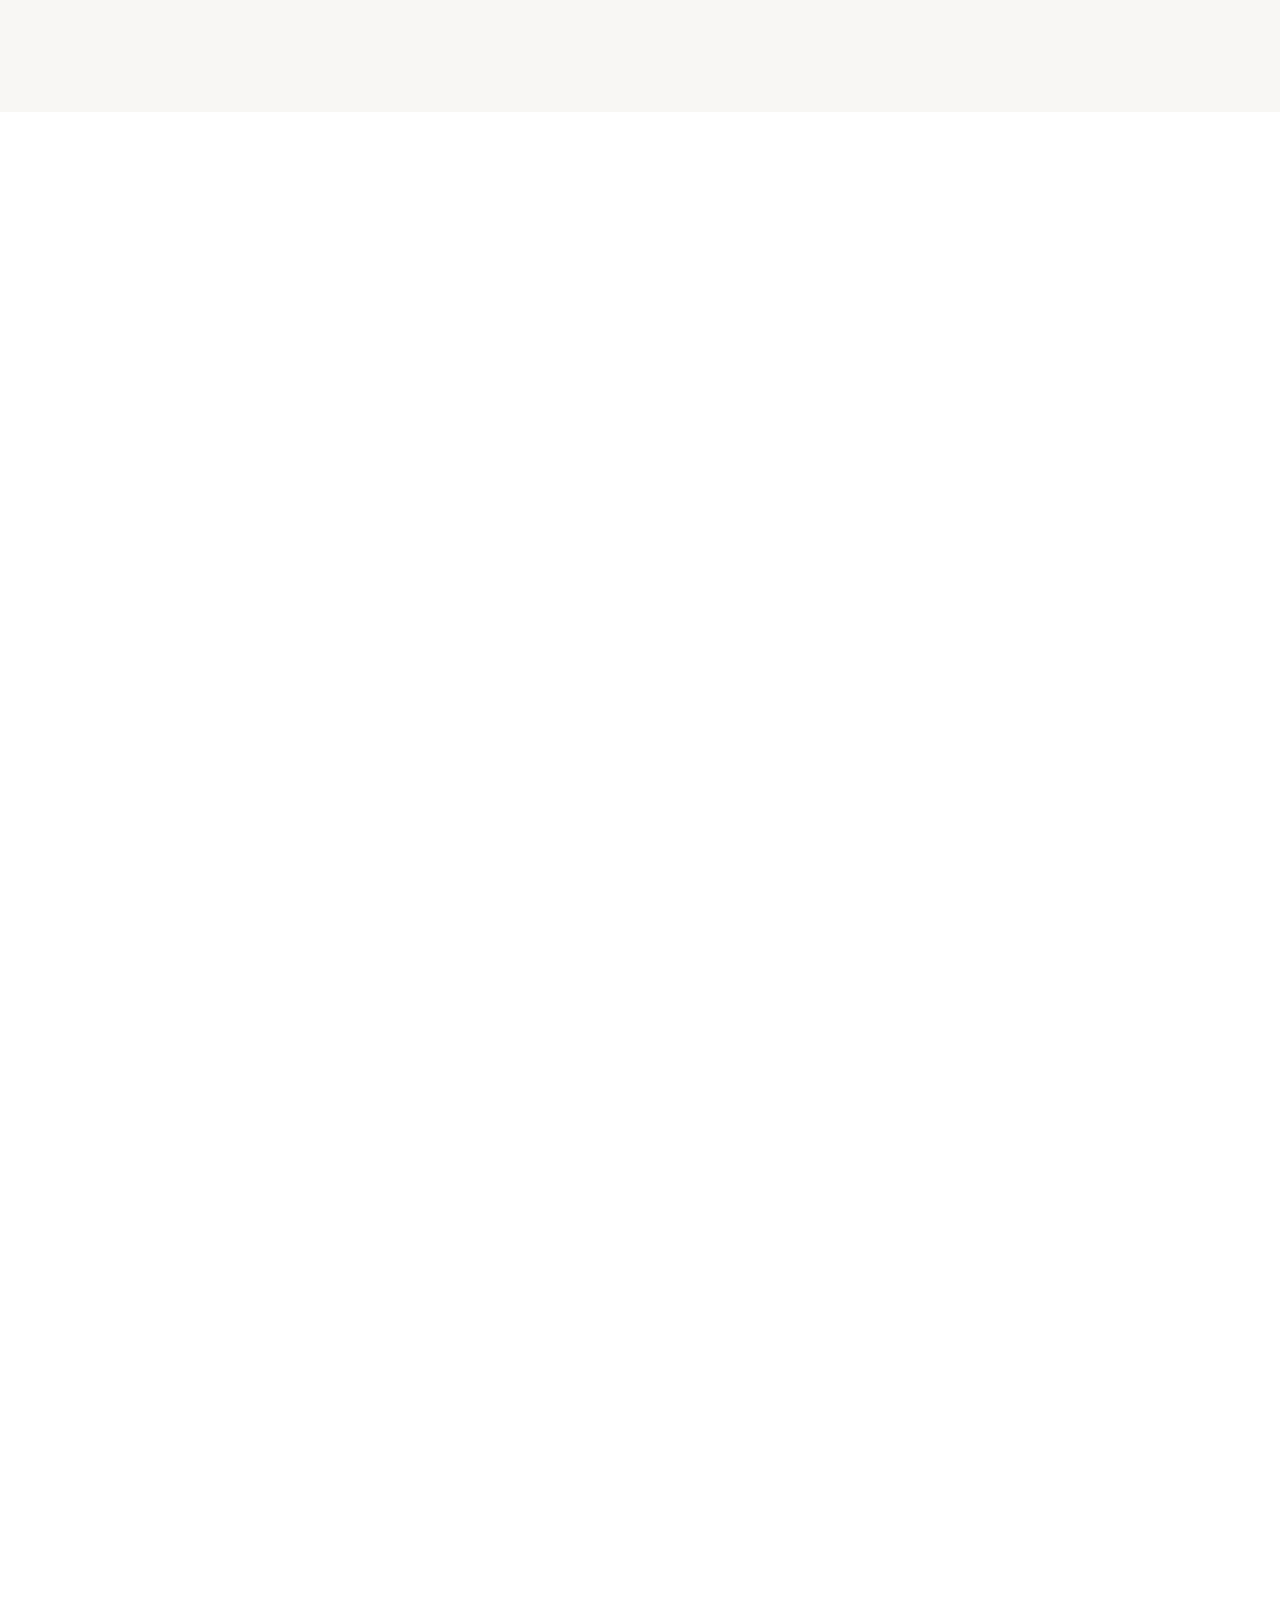
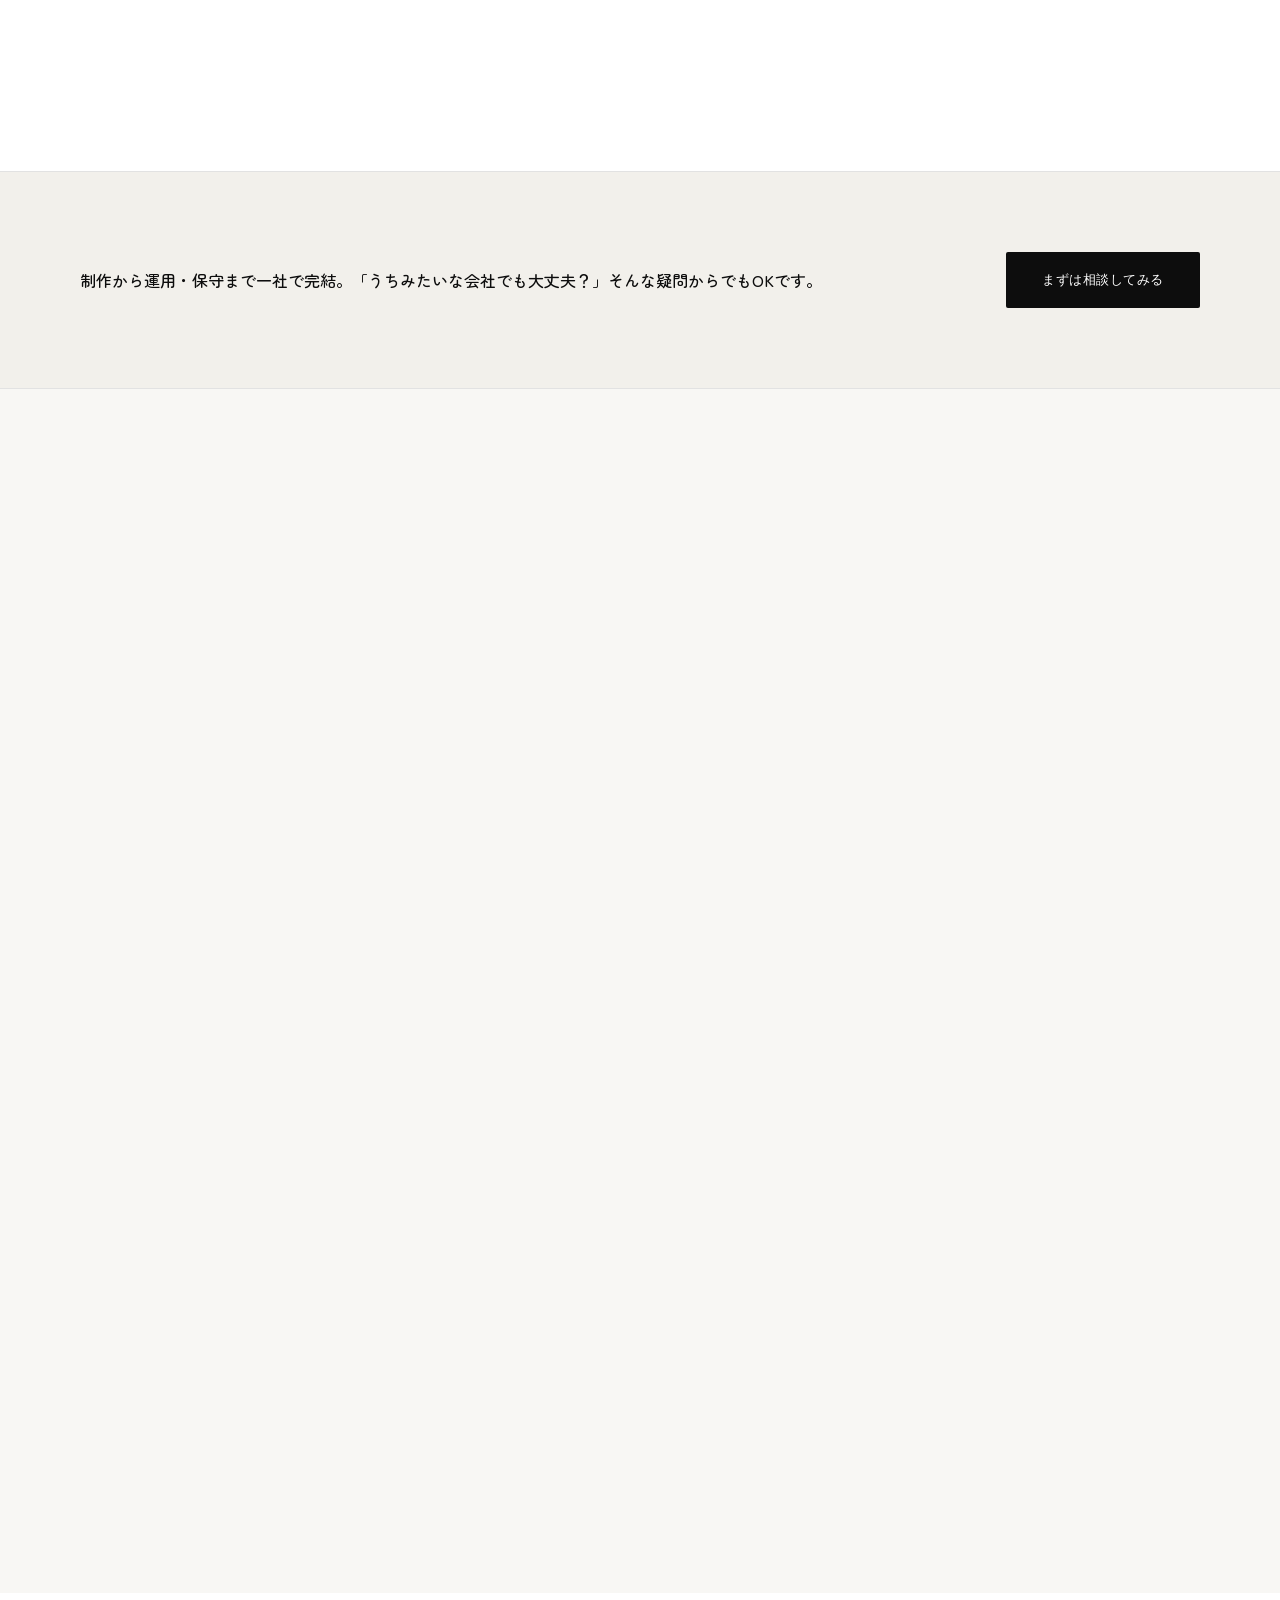
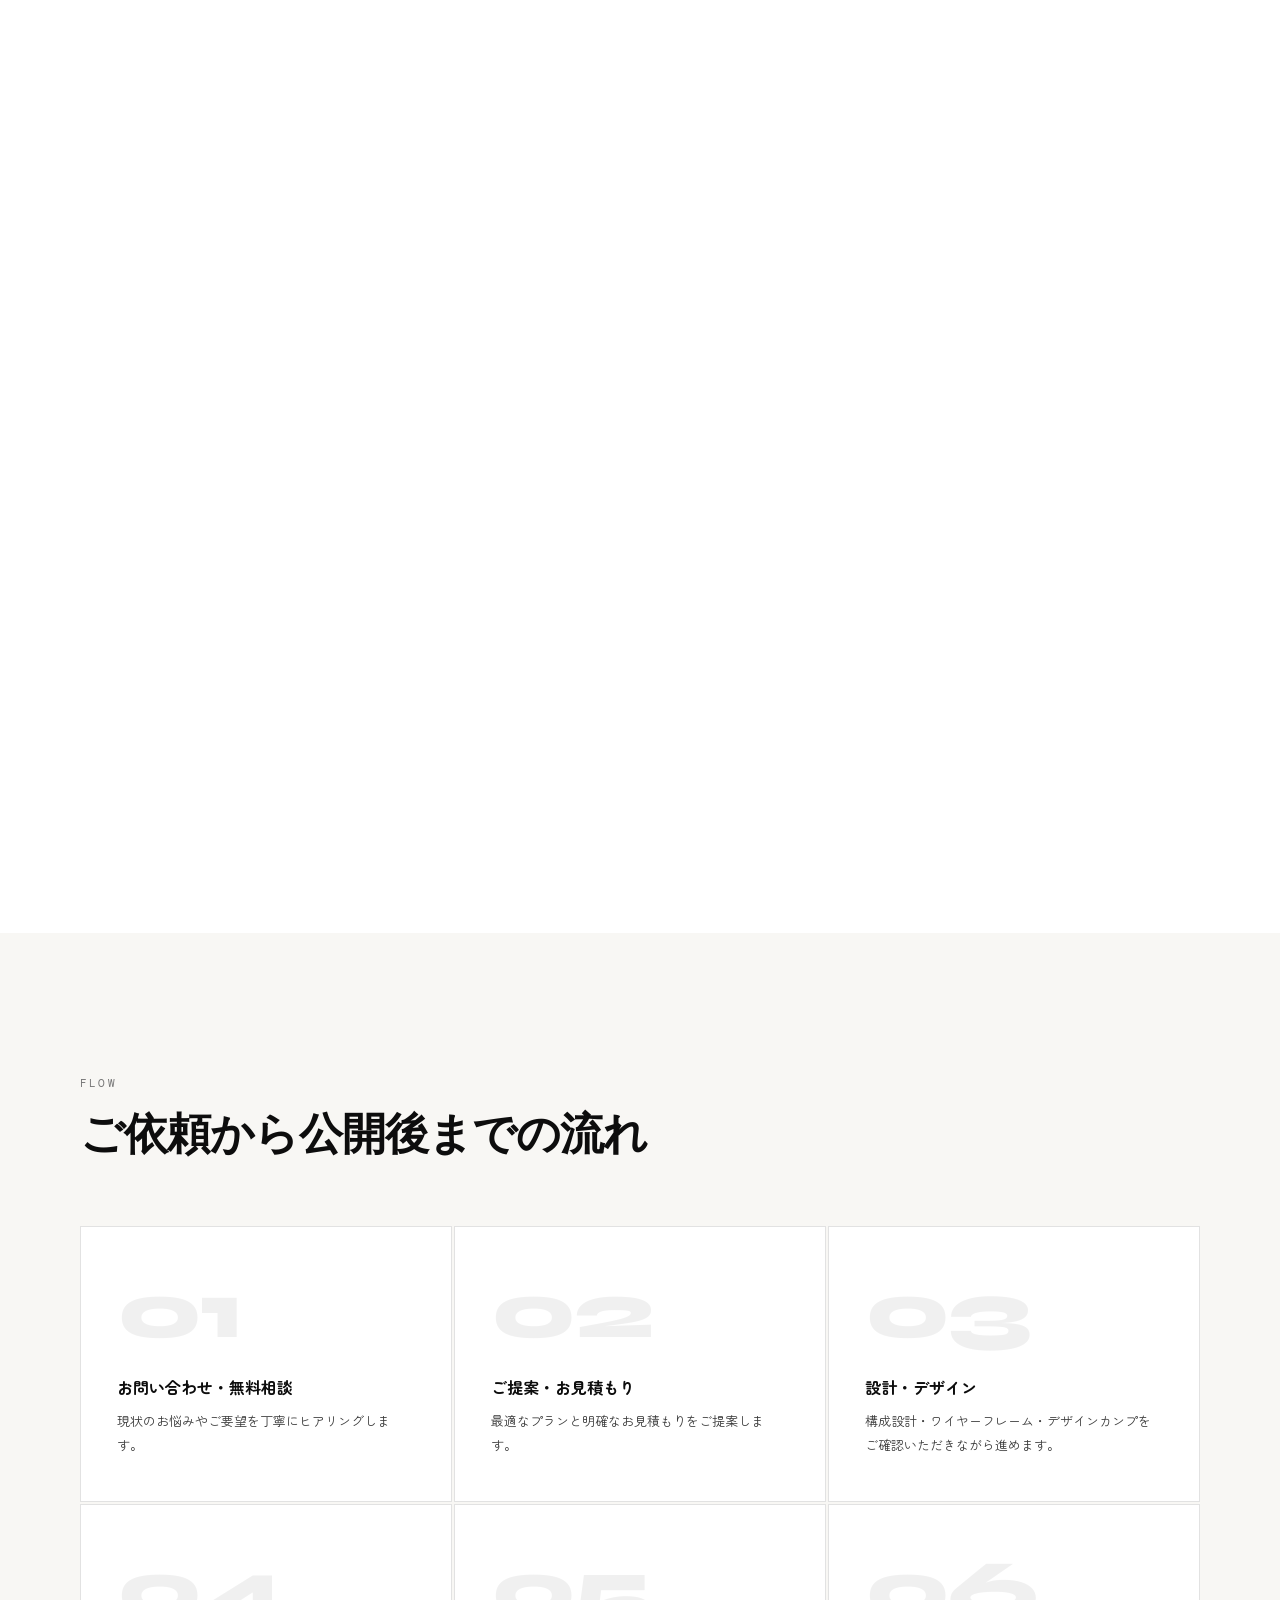
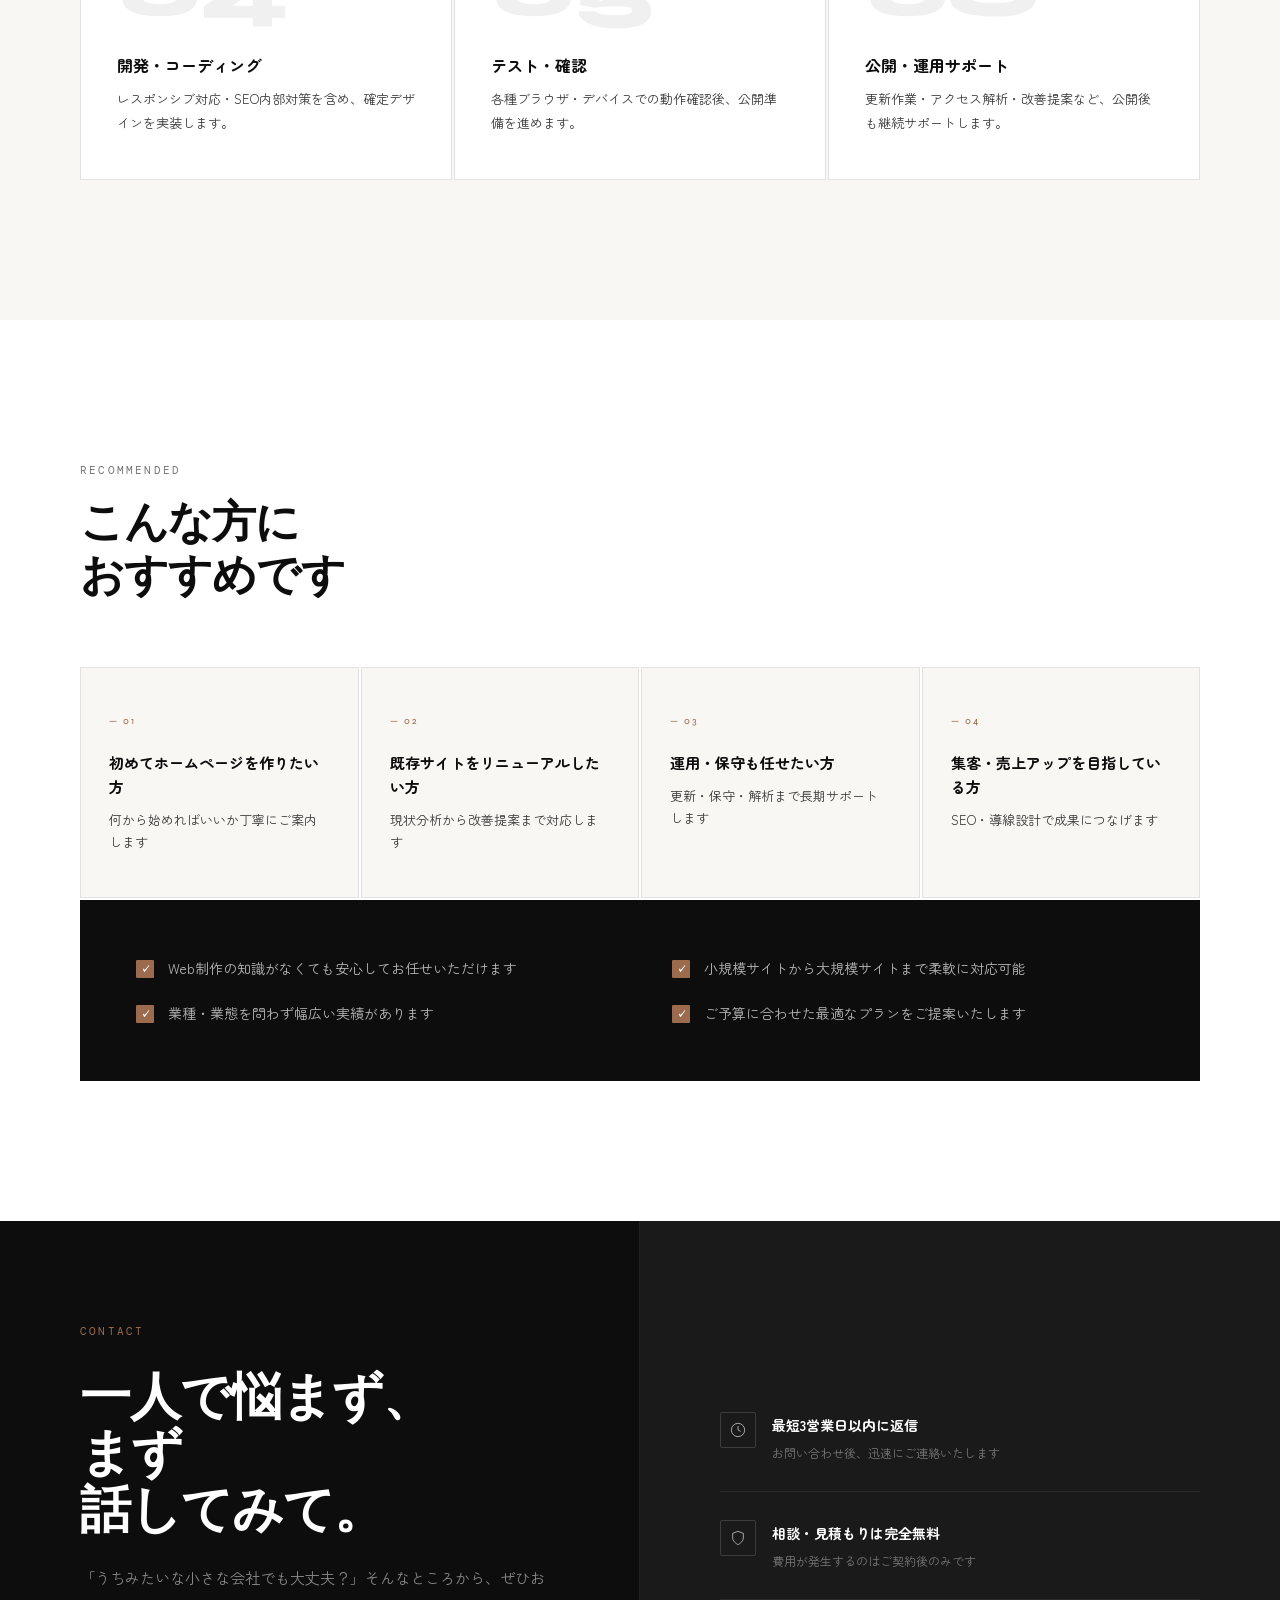
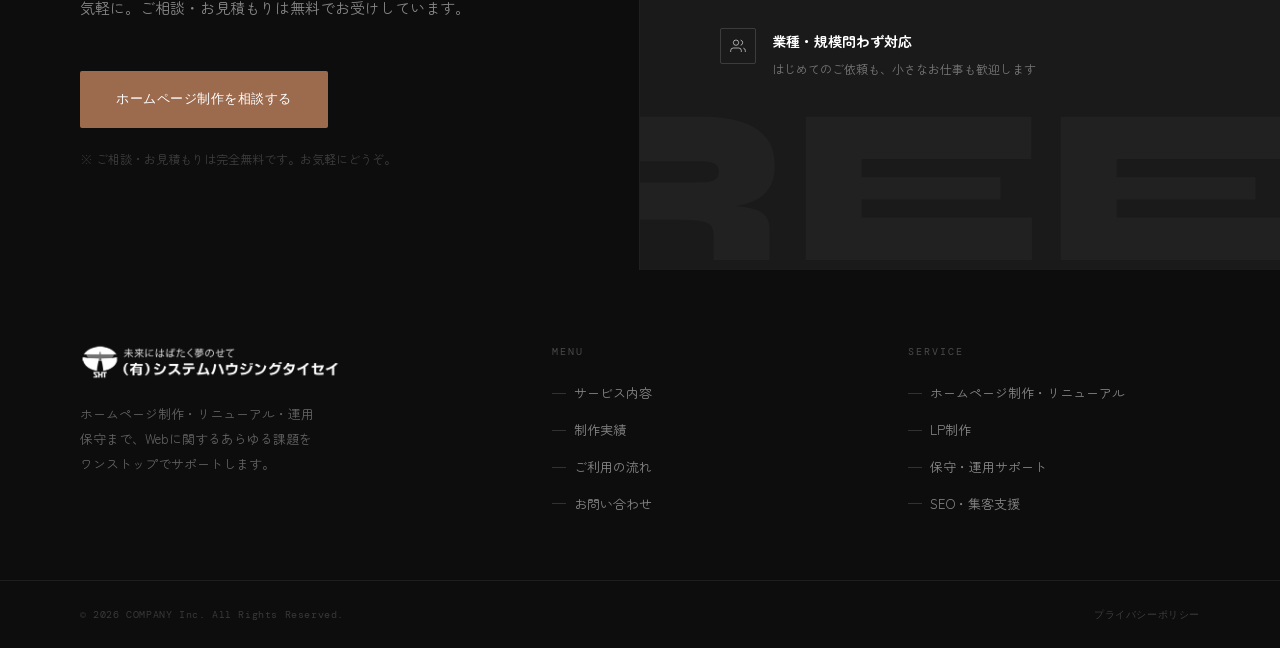
==== commit 75e24218: "design: フォントをNoto Sans JPからZen Maru Gothicに変更 Co-Authored-By: Claude Sonnet 4.6 <noreply@anthropic.c" ====
--- a/src/web-service-lp/index.html
+++ b/src/web-service-lp/index.html
@@ -7,7 +7,7 @@
   <meta name="description" content="ホームページ制作・リニューアル・運用保守まで、Webに関するあらゆる課題をワンストップでサポートします。">
   <link rel="preconnect" href="https://fonts.googleapis.com">
   <link rel="preconnect" href="https://fonts.gstatic.com" crossorigin>
-  <link href="https://fonts.googleapis.com/css2?family=Noto+Sans+JP:wght@300;400;500;700;900&family=Syne:wght@700;800&family=DM+Mono:wght@400;500&display=swap" rel="stylesheet">
+  <link href="https://fonts.googleapis.com/css2?family=Zen+Maru+Gothic:wght@400;500;700&family=Syne:wght@700;800&family=DM+Mono:wght@400;500&display=swap" rel="stylesheet">
   <link rel="stylesheet" href="css/style.css">
   <link rel="stylesheet" href="css/responsive.css">
 </head>
--- a/src/web-service-lp/css/style.css
+++ b/src/web-service-lp/css/style.css
@@ -18,7 +18,7 @@
 
   --font-disp: 'Syne', sans-serif;
   --font-mono: 'DM Mono', monospace;
-  --font-ja:   'Noto Sans JP', sans-serif;
+  --font-ja:   'Zen Maru Gothic', sans-serif;
 
   --ease: cubic-bezier(.25,.46,.45,.94);
   --ease-out: cubic-bezier(0,0,.2,1);
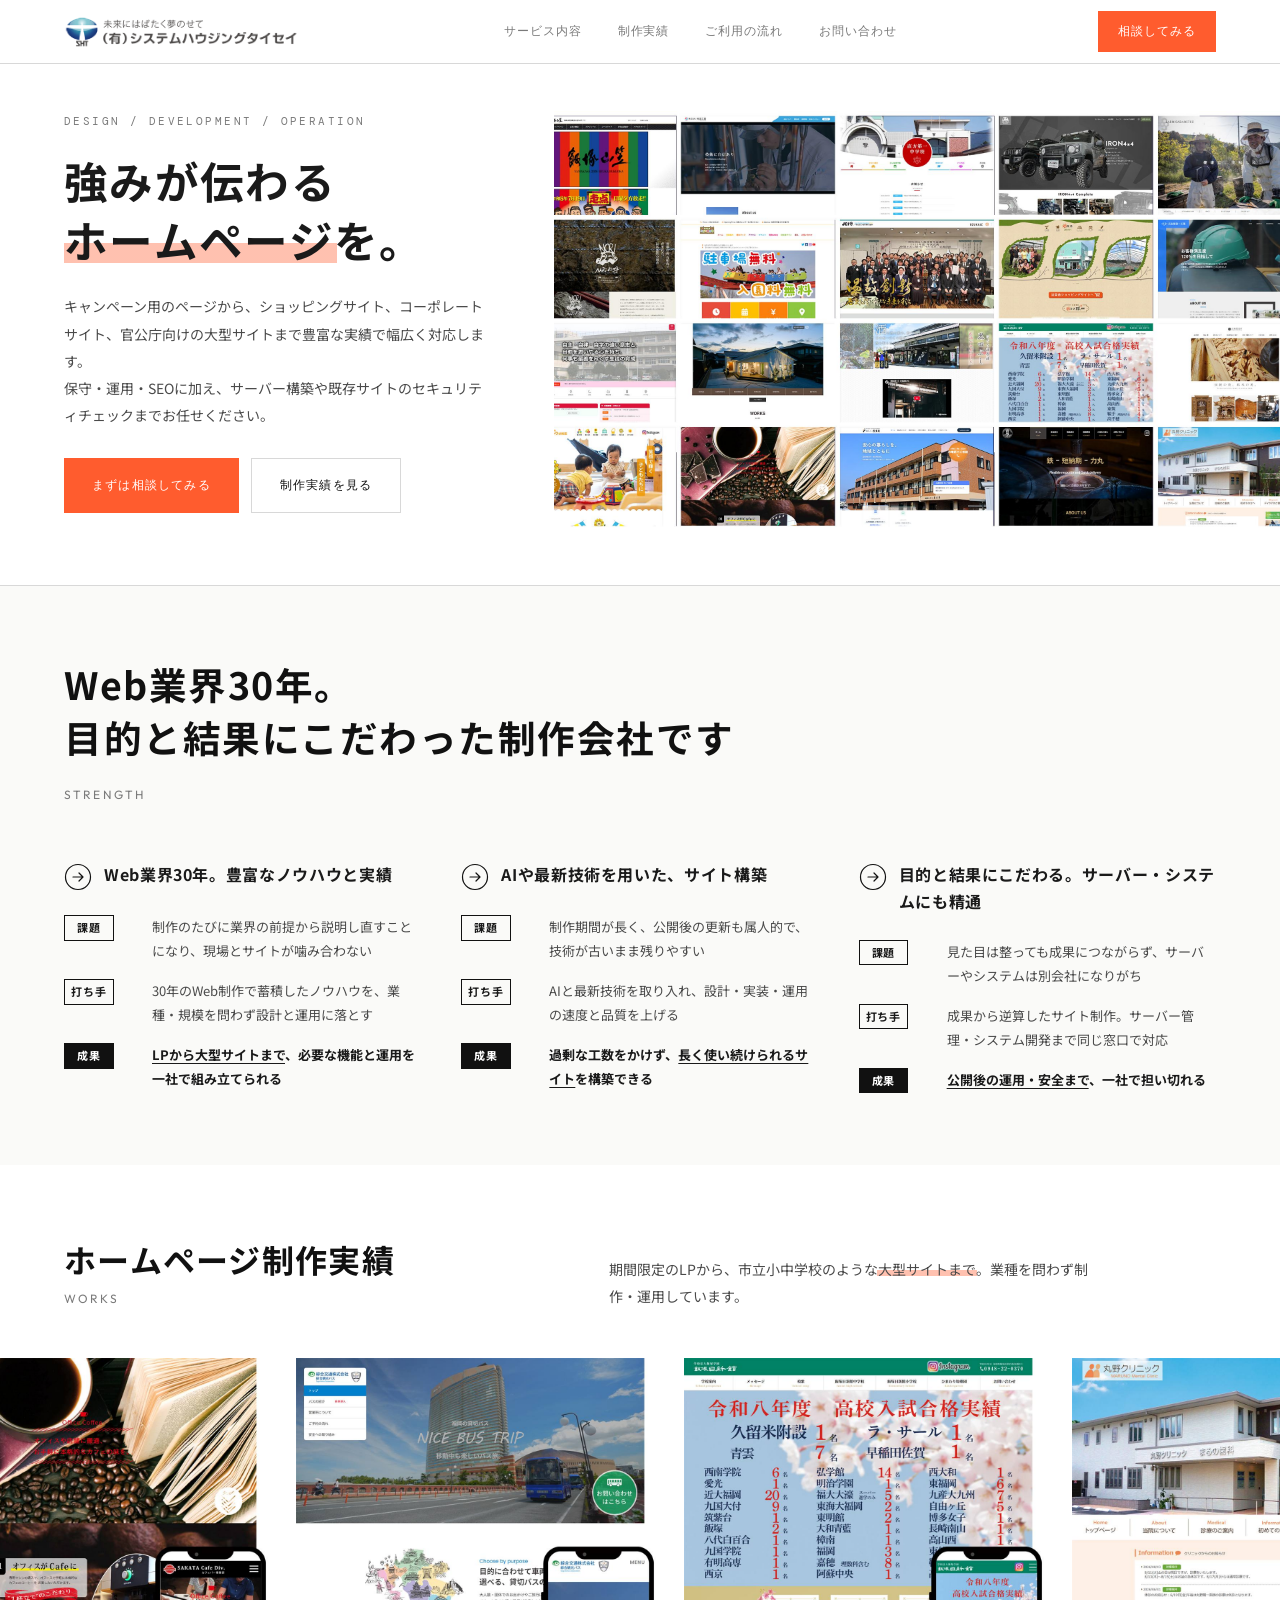
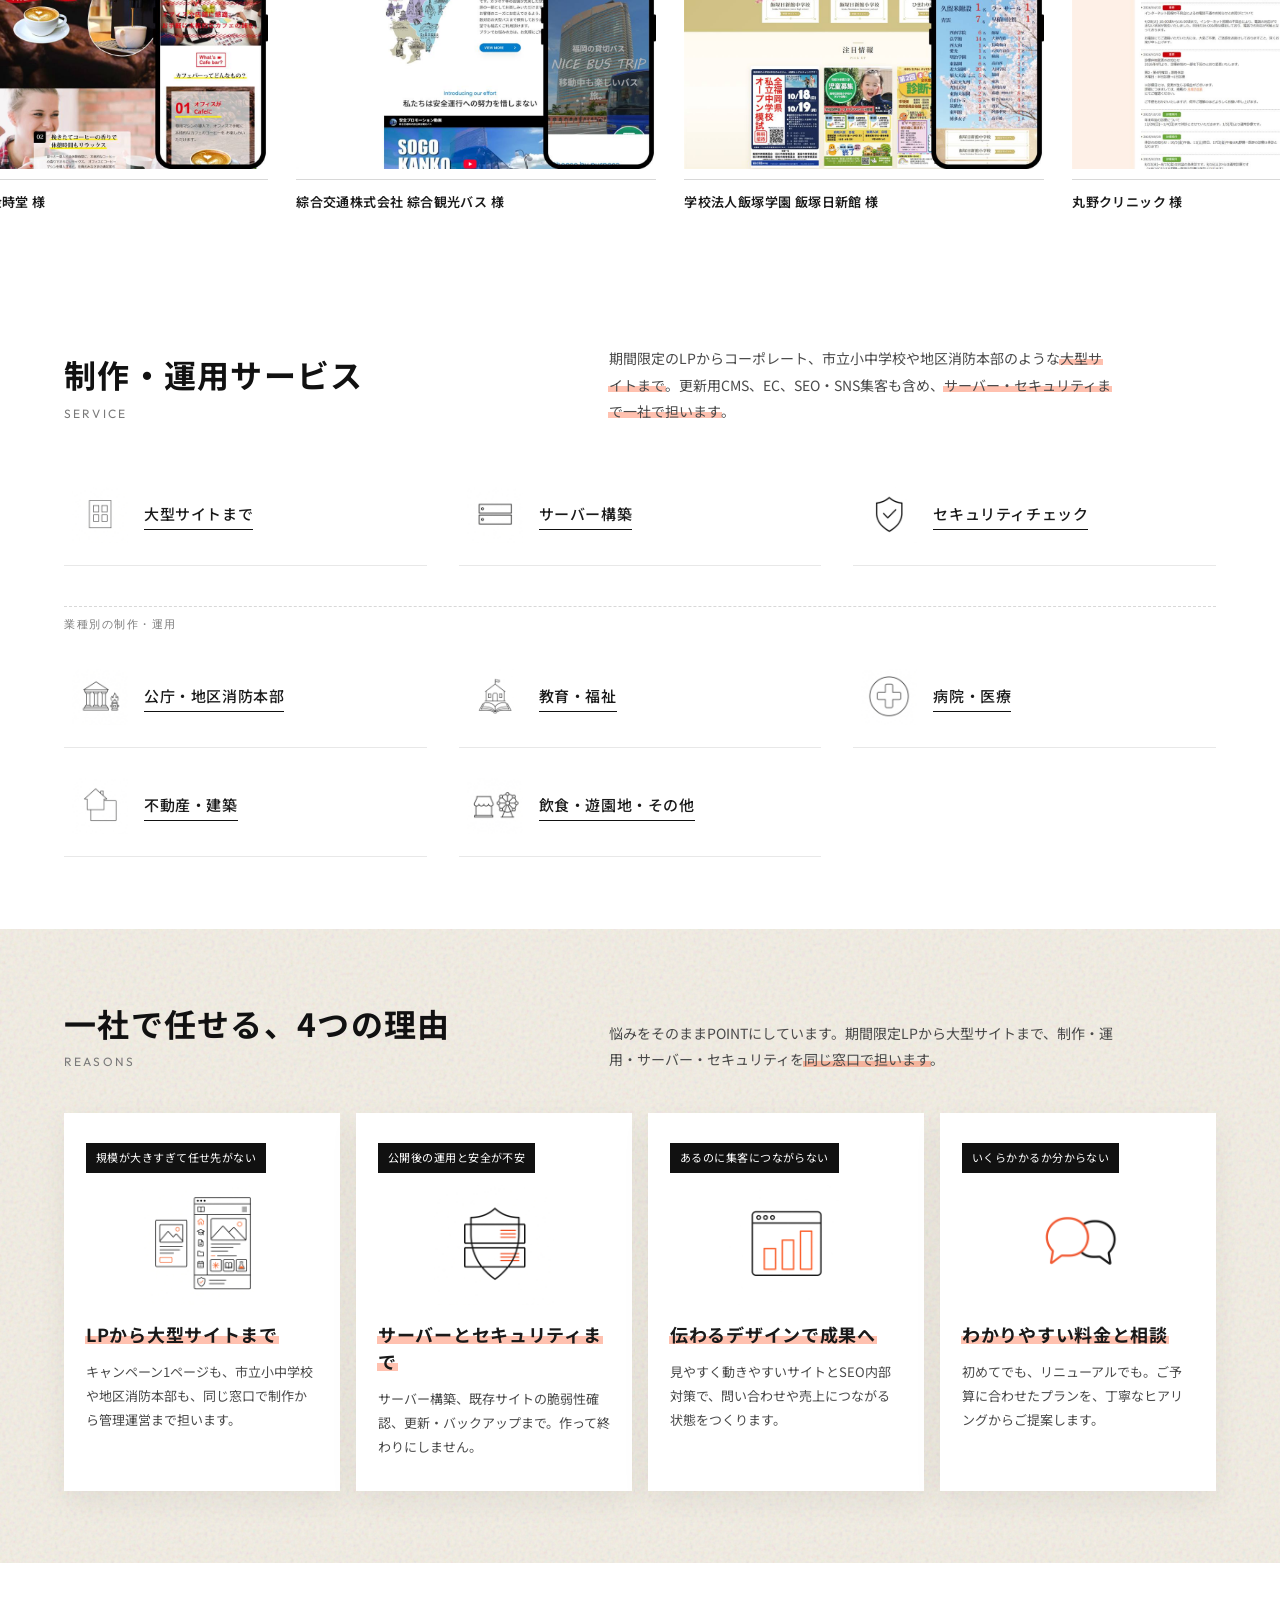
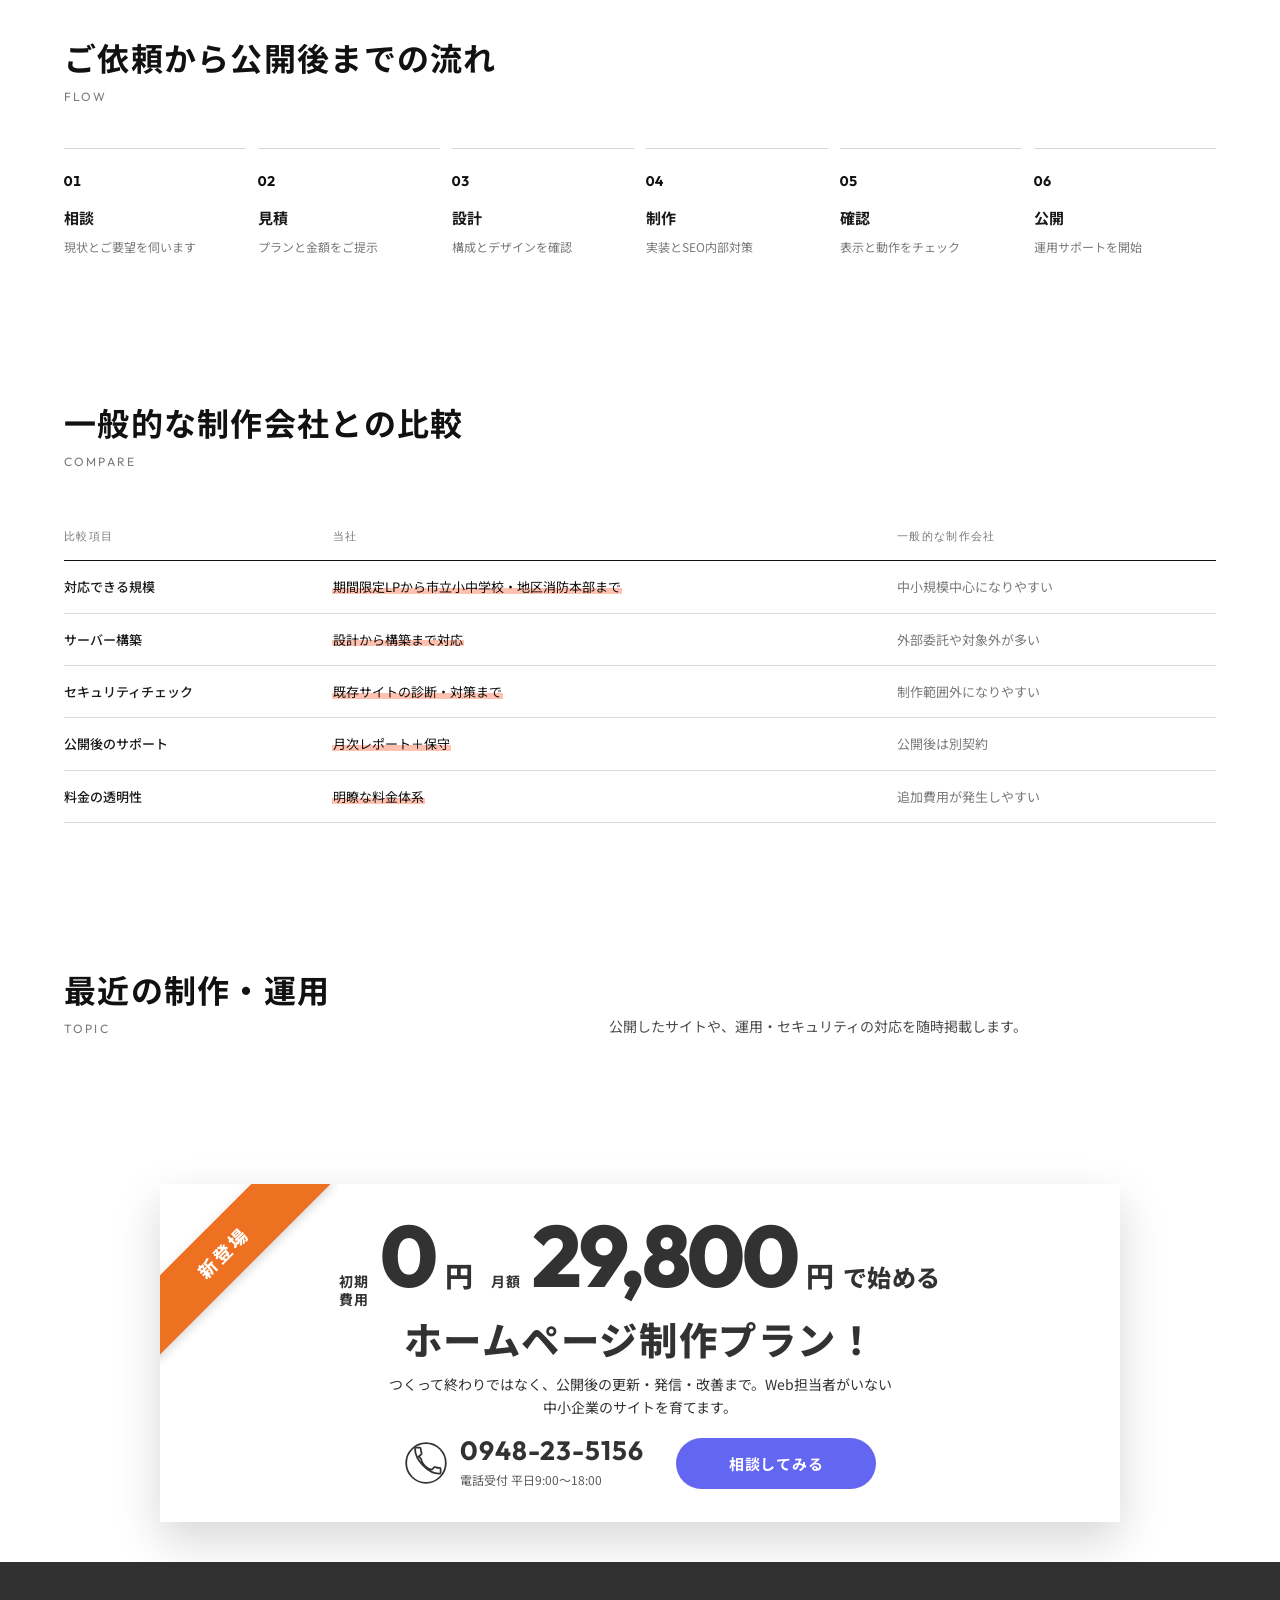
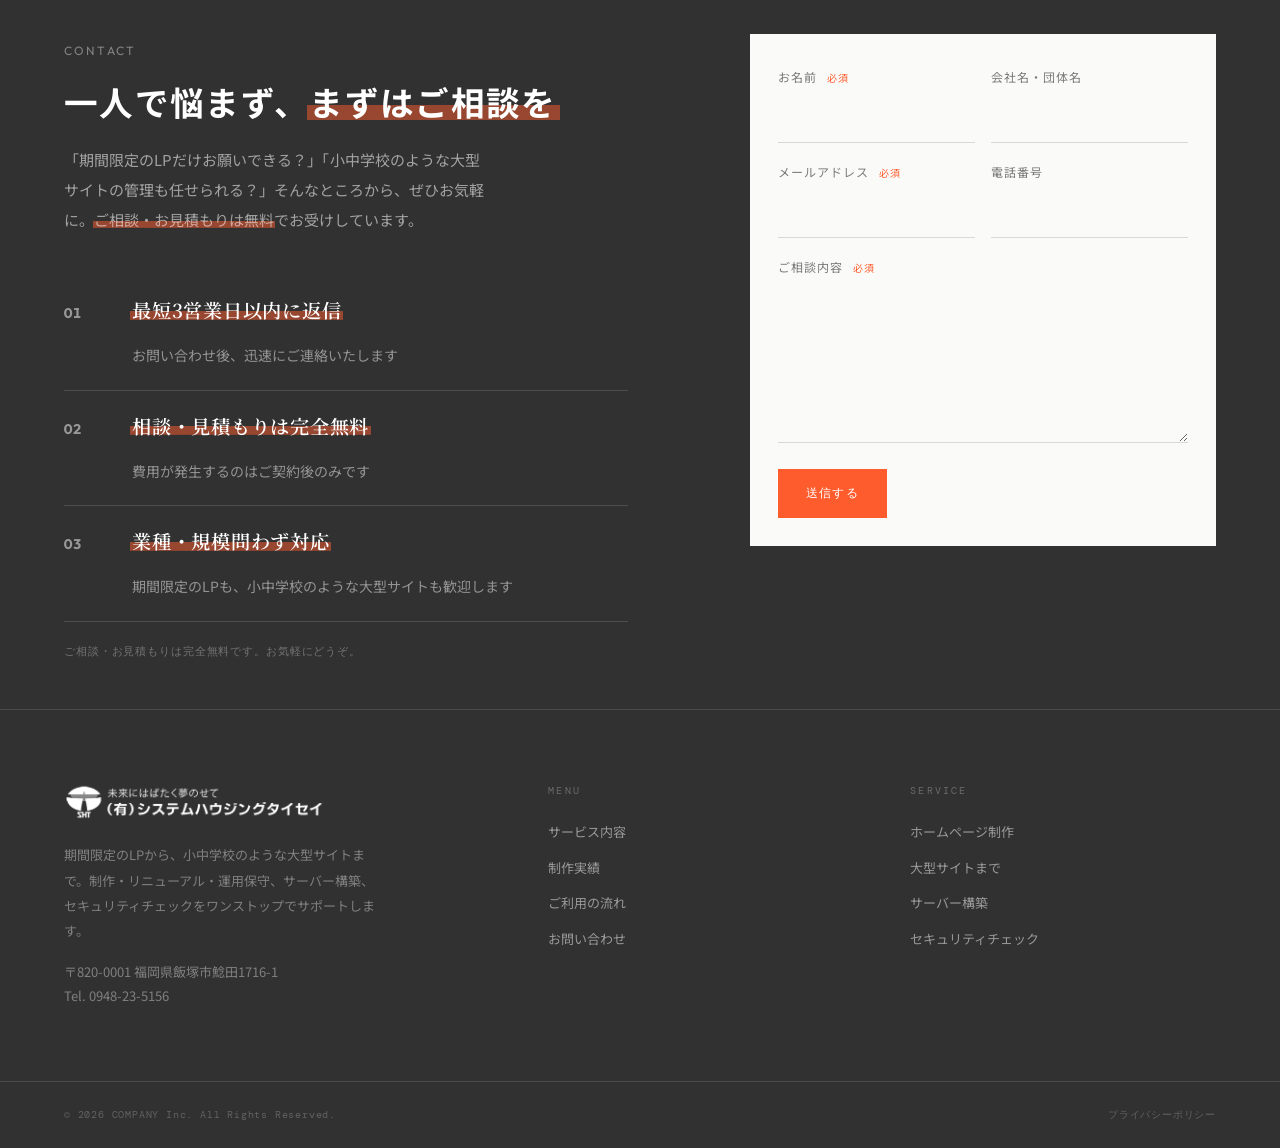
==== commit 931719ab: "fix: iPhoneで実績スライドが消える問題を解消しLPを更新 横長トラックのtranslate3dをやめ件数と画像を縮小する。ヒーロー文言と実績素材も反映する。  Co-authored-by:" ====
--- a/src/web-service-lp/index.html
+++ b/src/web-service-lp/index.html
@@ -3,19 +3,119 @@
 <head>
   <meta charset="UTF-8">
   <meta name="viewport" content="width=device-width, initial-scale=1.0">
-  <title>Web制作サービス | ホームページ制作・リニューアルならお任せください</title>
-  <meta name="description" content="ホームページ制作・リニューアル・運用保守まで、Webに関するあらゆる課題をワンストップでサポートします。">
+  <title>ホームページ制作 飯塚｜大型サイト・サーバー・セキュリティ｜システムハウジングタイセイ</title>
+  <meta name="description" content="福岡県飯塚市のシステムハウジングタイセイ。期間限定LPから市立小中学校のような大型サイトまで制作・運用。サーバー構築とセキュリティチェックまで一社で対応します。">
+  <meta name="robots" content="index, follow">
+  <link rel="canonical" href="https://taisei.sh/website/index.html">
+  <link rel="icon" href="assets/images/favicon.png" type="image/png">
+  <link rel="apple-touch-icon" href="assets/images/favicon.png">
+  <meta property="og:type" content="website">
+  <meta property="og:locale" content="ja_JP">
+  <meta property="og:site_name" content="システムハウジングタイセイ">
+  <meta property="og:title" content="ホームページ制作 飯塚｜大型サイト・サーバー・セキュリティ">
+  <meta property="og:description" content="期間限定LPから大型サイトまで。制作・運用、サーバー構築、セキュリティチェックを飯塚から一社で対応します。">
+  <meta property="og:url" content="https://taisei.sh/website/index.html">
+  <meta property="og:image" content="https://taisei.sh/website/assets/images/ogp.jpg">
+  <meta property="og:image:width" content="1200">
+  <meta property="og:image:height" content="630">
+  <meta property="og:image:type" content="image/jpeg">
+  <meta name="twitter:card" content="summary_large_image">
+  <meta name="twitter:title" content="ホームページ制作 飯塚｜大型サイト・サーバー・セキュリティ">
+  <meta name="twitter:description" content="期間限定LPから大型サイトまで。制作・運用、サーバー構築、セキュリティチェックを飯塚から一社で対応します。">
+  <meta name="twitter:image" content="https://taisei.sh/website/assets/images/ogp.jpg">
   <link rel="preconnect" href="https://fonts.googleapis.com">
   <link rel="preconnect" href="https://fonts.gstatic.com" crossorigin>
-  <link href="https://fonts.googleapis.com/css2?family=Zen+Maru+Gothic:wght@400;500;700&family=Syne:wght@700;800&family=DM+Mono:wght@400;500&display=swap" rel="stylesheet">
+  <link href="https://fonts.googleapis.com/css2?family=Noto+Serif+JP:wght@400;500;600;700&family=Noto+Sans+JP:wght@400;500;700&family=Outfit:wght@500;600;700;800&family=DM+Mono:wght@400;500&display=swap" rel="stylesheet">
   <link rel="stylesheet" href="css/style.css">
   <link rel="stylesheet" href="css/responsive.css">
+  <script>
+    try {
+      if (localStorage.getItem('sht-website-seen') === '1') {
+        document.documentElement.classList.add('skip-loader');
+      }
+    } catch (e) {}
+  </script>
+  <script type="application/ld+json">
+  {
+    "@context": "https://schema.org",
+    "@graph": [
+      {
+        "@type": "ProfessionalService",
+        "@id": "https://taisei.sh/#organization",
+        "name": "有限会社システムハウジングタイセイ",
+        "url": "https://taisei.sh/",
+        "telephone": "+81-948-23-5156",
+        "image": "https://taisei.sh/website/assets/images/ogp.jpg",
+        "address": {
+          "@type": "PostalAddress",
+          "postalCode": "820-0001",
+          "addressRegion": "福岡県",
+          "addressLocality": "飯塚市",
+          "streetAddress": "鯰田1716-1",
+          "addressCountry": "JP"
+        },
+        "areaServed": ["飯塚市", "福岡県"],
+        "sameAs": [
+          "https://ja-jp.facebook.com/systemhousingtaisei/"
+        ]
+      },
+      {
+        "@type": "WebPage",
+        "@id": "https://taisei.sh/website/index.html#webpage",
+        "url": "https://taisei.sh/website/index.html",
+        "name": "ホームページ制作 飯塚｜大型サイト・サーバー・セキュリティ",
+        "description": "福岡県飯塚市のシステムハウジングタイセイ。期間限定LPから市立小中学校のような大型サイトまで制作・運用。サーバー構築とセキュリティチェックまで一社で対応します。",
+        "inLanguage": "ja",
+        "isPartOf": { "@id": "https://taisei.sh/#website" },
+        "about": { "@id": "https://taisei.sh/website/index.html#service" },
+        "publisher": { "@id": "https://taisei.sh/#organization" }
+      },
+      {
+        "@type": "WebSite",
+        "@id": "https://taisei.sh/#website",
+        "url": "https://taisei.sh/",
+        "name": "システムハウジングタイセイ",
+        "publisher": { "@id": "https://taisei.sh/#organization" }
+      },
+      {
+        "@type": "Service",
+        "@id": "https://taisei.sh/website/index.html#service",
+        "name": "ホームページ制作",
+        "serviceType": "ホームページ制作・運用",
+        "provider": { "@id": "https://taisei.sh/#organization" },
+        "areaServed": {
+          "@type": "AdministrativeArea",
+          "name": "福岡県飯塚市"
+        },
+        "description": "期間限定LPから大型サイトまで。サーバー構築とセキュリティチェックを含むホームページ制作・運用。"
+      }
+    ]
+  }
+  </script>
+  <noscript>
+    <style>
+      .loader { display: none !important; }
+      body.is-loading { overflow: auto; }
+      .header, main, .footer { opacity: 1 !important; transform: none !important; }
+    </style>
+  </noscript>
 </head>
-
-<!-- ========== HEADER ========== -->
+<body class="is-loading">
+
+<div class="loader" id="pageLoader" role="status" aria-live="polite" aria-label="Webサイト、ただいま調整中">
+  <div class="loader__pc">
+    <div class="loader__lid">
+      <div class="loader__screen">
+        <p class="loader__text" id="loaderText"></p>
+      </div>
+    </div>
+    <div class="loader__base" aria-hidden="true"></div>
+  </div>
+</div>
+
 <header class="header">
   <div class="header__in">
-    <a href="#" class="header__logo">
+    <a href="https://taisei.sh/website/" class="header__logo">
       <img src="assets/images/logo.png" alt="有限会社システムハウジングタイセイ" class="header__logo-img">
     </a>
     <nav class="header__nav">
@@ -31,10 +131,11 @@
   </div>
 </header>
 
-<!-- ドロワーナビ -->
 <div class="nav-overlay" id="navOverlay"></div>
 <nav class="nav-drawer" id="navDrawer">
-  <button class="nav-drawer__close" id="navClose" aria-label="メニューを閉じる">✕</button>
+  <button class="nav-drawer__close" id="navClose" aria-label="メニューを閉じる">
+    <svg width="18" height="18" viewBox="0 0 18 18" fill="none" stroke="currentColor" stroke-width="1"><path d="M2 2l14 14M16 2L2 16"/></svg>
+  </button>
   <span class="nav-drawer__label">MENU</span>
   <div class="nav-drawer__links">
     <a href="#service">サービス内容</a>
@@ -49,470 +150,399 @@
 
 <!-- ========== HERO ========== -->
 <section class="hero">
-  <div class="hero__marquee-wrap">
-    <div class="hero__marquee">
-      <div class="hero__marquee-track">
-        <span class="hero__marquee-item"><span>◆</span>WEB DESIGN</span>
-        <span class="hero__marquee-item"><span>◆</span>LP PRODUCTION</span>
-        <span class="hero__marquee-item"><span>◆</span>CMS DEVELOPMENT</span>
-        <span class="hero__marquee-item"><span>◆</span>SEO STRATEGY</span>
-        <span class="hero__marquee-item"><span>◆</span>WEB RENEWAL</span>
-        <span class="hero__marquee-item"><span>◆</span>MAINTENANCE</span>
-        <span class="hero__marquee-item"><span>◆</span>RESPONSIVE DESIGN</span>
-        <span class="hero__marquee-item"><span>◆</span>CORPORATE SITE</span>
-      </div>
-      <div class="hero__marquee-track" aria-hidden="true">
-        <span class="hero__marquee-item"><span>◆</span>WEB DESIGN</span>
-        <span class="hero__marquee-item"><span>◆</span>LP PRODUCTION</span>
-        <span class="hero__marquee-item"><span>◆</span>CMS DEVELOPMENT</span>
-        <span class="hero__marquee-item"><span>◆</span>SEO STRATEGY</span>
-        <span class="hero__marquee-item"><span>◆</span>WEB RENEWAL</span>
-        <span class="hero__marquee-item"><span>◆</span>MAINTENANCE</span>
-        <span class="hero__marquee-item"><span>◆</span>RESPONSIVE DESIGN</span>
-        <span class="hero__marquee-item"><span>◆</span>CORPORATE SITE</span>
-      </div>
-    </div>
-  </div>
-  <div class="hero__main">
-    <div class="hero__left reveal">
-      <p class="hero__tag">DESIGN / DEVELOPMENT / MAINTENANCE</p>
+  <div class="hero__stage">
+    <div class="hero__copy">
+      <p class="kicker reveal">DESIGN / DEVELOPMENT / OPERATION</p>
       <h1 class="hero__h1">
-        はじめての制作から、<br>公開後の運用まで、<br><em>ぜんぶ</em><br>お任せできる。
+        <span class="line-mask"><span class="line-mask__in">強みが伝わる</span></span>
+        <span class="line-mask"><span class="line-mask__in"><mark>ホームページ</mark>を。</span></span>
       </h1>
-      <p class="hero__desc">
-        作って終わりではありません。保守・運用・SEOまで一貫対応。<br>
-        地域のお店や会社に、長くそばで寄り添います。
+      <p class="hero__desc reveal" data-delay="160">
+        キャンペーン用のページから、ショッピングサイト、コーポレートサイト、官公庁向けの大型サイトまで豊富な実績で幅広く対応します。<br>
+        保守・運用・SEOに加え、サーバー構築や既存サイトのセキュリティチェックまでお任せください。
       </p>
-      <div class="hero__btns">
+      <div class="hero__btns reveal" data-delay="280">
         <a href="#contact" class="btn-fill">まずは相談してみる</a>
         <a href="#works" class="btn-line">制作実績を見る</a>
       </div>
     </div>
-    <div class="hero__right reveal reveal-d2">
-      <div class="hero__stats">
-        <div class="hero__stat hero__stat--accent">
-          <div class="hero__stat-num">120<sup>件</sup></div>
-          <div class="hero__stat-label">制作実績</div>
-        </div>
-        <div class="hero__stat">
-          <div class="hero__stat-num">98<sup>%</sup></div>
-          <div class="hero__stat-label">顧客満足度</div>
-        </div>
-        <div class="hero__stat">
-          <div class="hero__stat-num">15<sup>年</sup></div>
-          <div class="hero__stat-label">業界経験</div>
-        </div>
-        <div class="hero__stat">
-          <div class="hero__stat-num">1<sup>社</sup></div>
-          <div class="hero__stat-label">窓口ひとつで完結</div>
-        </div>
-      </div>
-      <div class="hero__services-strip">
-        <ul>
-          <li>ホームページ制作・リニューアル</li>
-          <li>LP制作</li>
-          <li>CMS構築・運用サポート</li>
-          <li>SEO対策・集客支援</li>
-        </ul>
-      </div>
-    </div>
-  </div>
-</section>
-
-<!-- ========== CONCERNS ========== -->
-<section class="concerns" id="concerns">
+    <div class="hero__visual" aria-hidden="true">
+      <picture>
+        <source media="(max-width: 1023px)" srcset="assets/images/hero-sp.jpg">
+        <img src="assets/images/hero.jpg" alt="">
+      </picture>
+    </div>
+  </div>
+</section>
+
+<!-- ========== STRENGTH CASES ========== -->
+<section class="section growth">
   <div class="wrap">
-    <div class="concerns__head reveal">
+    <div class="growth__head reveal">
+      <h2 class="growth__title">Web業界30年。<br>目的と結果にこだわった制作会社です</h2>
+      <p class="sec-en">STRENGTH</p>
+    </div>
+    <div class="growth__grid stagger">
+      <article class="growth-card reveal">
+        <h3 class="growth-card__title">
+          <span class="growth-card__ico" aria-hidden="true">
+            <svg width="28" height="28" viewBox="0 0 28 28" fill="none" stroke="currentColor" stroke-width="1.2" stroke-linecap="round" stroke-linejoin="round"><circle cx="14" cy="14" r="12.5"/><path d="M9 14h10M15 10l4 4-4 4"/></svg>
+          </span>
+          Web業界30年。豊富なノウハウと実績
+        </h3>
+        <dl class="growth-card__rows">
+          <div>
+            <dt>課題</dt>
+            <dd>制作のたびに業界の前提から説明し直すことになり、現場とサイトが噛み合わない</dd>
+          </div>
+          <div>
+            <dt>打ち手</dt>
+            <dd>30年のWeb制作で蓄積したノウハウを、業種・規模を問わず設計と運用に落とす</dd>
+          </div>
+          <div>
+            <dt>成果</dt>
+            <dd><span class="growth-card__em">LPから大型サイトまで</span>、必要な機能と運用を一社で組み立てられる</dd>
+          </div>
+        </dl>
+      </article>
+      <article class="growth-card reveal">
+        <h3 class="growth-card__title">
+          <span class="growth-card__ico" aria-hidden="true">
+            <svg width="28" height="28" viewBox="0 0 28 28" fill="none" stroke="currentColor" stroke-width="1.2" stroke-linecap="round" stroke-linejoin="round"><circle cx="14" cy="14" r="12.5"/><path d="M9 14h10M15 10l4 4-4 4"/></svg>
+          </span>
+          AIや最新技術を用いた、サイト構築
+        </h3>
+        <dl class="growth-card__rows">
+          <div>
+            <dt>課題</dt>
+            <dd>制作期間が長く、公開後の更新も属人的で、技術が古いまま残りやすい</dd>
+          </div>
+          <div>
+            <dt>打ち手</dt>
+            <dd>AIと最新技術を取り入れ、設計・実装・運用の速度と品質を上げる</dd>
+          </div>
+          <div>
+            <dt>成果</dt>
+            <dd>過剰な工数をかけず、<span class="growth-card__em">長く使い続けられるサイト</span>を構築できる</dd>
+          </div>
+        </dl>
+      </article>
+      <article class="growth-card reveal">
+        <h3 class="growth-card__title">
+          <span class="growth-card__ico" aria-hidden="true">
+            <svg width="28" height="28" viewBox="0 0 28 28" fill="none" stroke="currentColor" stroke-width="1.2" stroke-linecap="round" stroke-linejoin="round"><circle cx="14" cy="14" r="12.5"/><path d="M9 14h10M15 10l4 4-4 4"/></svg>
+          </span>
+          目的と結果にこだわる。サーバー・システムにも精通
+        </h3>
+        <dl class="growth-card__rows">
+          <div>
+            <dt>課題</dt>
+            <dd>見た目は整っても成果につながらず、サーバーやシステムは別会社になりがち</dd>
+          </div>
+          <div>
+            <dt>打ち手</dt>
+            <dd>成果から逆算したサイト制作。サーバー管理・システム開発まで同じ窓口で対応</dd>
+          </div>
+          <div>
+            <dt>成果</dt>
+            <dd><span class="growth-card__em">公開後の運用・安全まで</span>、一社で担い切れる</dd>
+          </div>
+        </dl>
+      </article>
+    </div>
+  </div>
+</section>
+
+<!-- ========== WORKS ========== -->
+<section class="section works" id="works">
+  <div class="wrap">
+    <div class="sec-head">
       <div>
-        <p class="concerns__label">CONCERNS</p>
-        <h2 class="concerns__title">「なんとかしたい」、<br>でも手が止まって<br>いませんか？</h2>
-      </div>
-      <p class="concerns__sub">こんなお悩みを<br>抱えていませんか？<br>私たちが解決します。</p>
-    </div>
-    <div class="concerns__grid">
-      <div class="concerns__card reveal">
-        <p class="concerns__card-num">— 01</p>
-        <h3 class="concerns__card-title">ホームページが古くなった</h3>
-        <p class="concerns__card-text">デザインが時代遅れで、スマホ対応もできていない。リニューアルしたいが何から始めればいいかわからない。</p>
-      </div>
-      <div class="concerns__card reveal reveal-d1">
-        <p class="concerns__card-num">— 02</p>
-        <h3 class="concerns__card-title">制作会社選びに迷っている</h3>
-        <p class="concerns__card-text">見積もりの相場がわからず、どの制作会社に頼めばいいか判断がつかない。</p>
-      </div>
-      <div class="concerns__card reveal reveal-d2">
-        <p class="concerns__card-num">— 03</p>
-        <h3 class="concerns__card-title">更新作業に手間がかかる</h3>
-        <p class="concerns__card-text">ちょっとした修正でも毎回制作会社に依頼が必要で、時間もコストもかかっている。</p>
-      </div>
-      <div class="concerns__card reveal">
-        <p class="concerns__card-num">— 04</p>
-        <h3 class="concerns__card-title">集客につながらない</h3>
-        <p class="concerns__card-text">ホームページはあるが、アクセスが少なく問い合わせもほとんど来ない。</p>
-      </div>
-      <div class="concerns__card reveal reveal-d1">
-        <p class="concerns__card-num">— 05</p>
-        <h3 class="concerns__card-title">コンテンツが作れない</h3>
-        <p class="concerns__card-text">何を載せればいいかわからない。文章や写真の準備も大変で手が止まっている。</p>
-      </div>
-      <div class="concerns__card reveal reveal-d2">
-        <p class="concerns__card-num">— 06</p>
-        <h3 class="concerns__card-title">公開後の運用が不安</h3>
-        <p class="concerns__card-text">作って終わりではなく、公開後のサポートやセキュリティ対策もしっかりしてほしい。</p>
-      </div>
-    </div>
-  </div>
-  <div class="concerns__band reveal">
-    <div class="wrap" style="display:flex;align-items:center;justify-content:space-between;flex-wrap:wrap;gap:24px;">
-      <p class="concerns__band-text">そのお悩み、一緒に整理しましょう。まずは気軽にご相談ください。</p>
-      <a href="#contact" class="btn-pop">まずは相談してみる</a>
-    </div>
-  </div>
-</section>
-
-<!-- ========== REASONS ========== -->
-<section class="reasons" id="reasons">
+        <h2 class="sec-title">ホームページ制作実績</h2>
+        <p class="sec-en">WORKS</p>
+      </div>
+      <p class="lede reveal">期間限定のLPから、市立小中学校のような<mark>大型サイトまで</mark>。業種を問わず制作・運用しています。</p>
+    </div>
+
+  </div>
+
+  <div class="works__marquee">
+    <div class="works__track">
+      <div class="works__group">
+        <article class="works__item"><figure><img src="assets/images/works-murakami.jpg" alt="村上ホーム株式会社 様"></figure><div class="works__tile-cap"><p>村上ホーム株式会社 様</p></div></article>
+        <article class="works__item"><figure><img src="assets/images/works-sakata.jpg" alt="有限会社坂田金時堂 様"></figure><div class="works__tile-cap"><p>有限会社坂田金時堂 様</p></div></article>
+        <article class="works__item"><figure><img src="assets/images/works-sogo.jpg" alt="綜合交通株式会社 綜合観光バス 様"></figure><div class="works__tile-cap"><p>綜合交通株式会社 綜合観光バス 様</p></div></article>
+        <article class="works__item"><figure><img src="assets/images/works-nisshinkan.jpg" alt="学校法人飯塚学園 飯塚日新館 様"></figure><div class="works__tile-cap"><p>学校法人飯塚学園 飯塚日新館 様</p></div></article>
+        <article class="works__item"><figure><img src="assets/images/works-maruno.jpg" alt="丸野クリニック 様"></figure><div class="works__tile-cap"><p>丸野クリニック 様</p></div></article>
+        <article class="works__item"><figure><img src="assets/images/works-umezato.jpg" alt="有限会社梅里竹芸 様"></figure><div class="works__tile-cap"><p>有限会社梅里竹芸 様</p></div></article>
+        <article class="works__item"><figure><img src="assets/images/works-sakaguchi.jpg" alt="有限会社坂口不動産 様"></figure><div class="works__tile-cap"><p>有限会社坂口不動産 様</p></div></article>
+        <article class="works__item"><figure><img src="assets/images/works-aiseien.jpg" alt="養護老人ホーム 愛生苑 様"></figure><div class="works__tile-cap"><p>養護老人ホーム 愛生苑 様</p></div></article>
+        <article class="works__item"><figure><img src="assets/images/works-himawari.jpg" alt="ひまわり幼稚園 様"></figure><div class="works__tile-cap"><p>ひまわり幼稚園 様</p></div></article>
+        <article class="works__item"><figure><img src="assets/images/works-ariake.jpg" alt="有明技研株式会社 様"></figure><div class="works__tile-cap"><p>有明技研株式会社 様</p></div></article>
+      </div>
+    </div>
+  </div>
+
+</section>
+
+<!-- ========== SERVICE ========== -->
+<section class="section service" id="service">
   <div class="wrap">
-    <div class="reasons__head reveal">
+    <div class="sec-head">
       <div>
-        <span class="reasons__label">REASONS</span>
-        <h2 class="reasons__title">選ばれる<br>理由</h2>
-      </div>
-      <p class="reasons__desc">難しい言葉は使いません。設計・デザイン・開発・運用まで、地域の事業者さまに寄り添いながら、まるごとサポートします。</p>
-    </div>
-    <div class="reasons__main reveal">
-      <div class="reasons__main-text">
-        <span class="reasons__main-num">— 01</span>
-        <h3 class="reasons__main-title">制作から保守・運用まで、<br>窓口はひとつ</h3>
-        <p class="reasons__main-body">サイト完成がゴールではありません。公開後の更新・セキュリティ・アクセス解析まで、ひとつの窓口で長くサポートします。</p>
-      </div>
-      <div class="reasons__main-img"><img src="assets/images/reason-01.jpg" alt="ワンストップ対応のイメージ"></div>
-    </div>
-    <div class="reasons__subs">
-      <div class="reasons__sub reveal">
-        <span class="reasons__sub-num">— 02</span>
-        <h3 class="reasons__sub-title">伝わるデザインで、集客につなげる</h3>
-        <p class="reasons__sub-text">見やすく動きやすいサイトづくりで、お問い合わせや売上アップをサポートします。</p>
-        <span class="reasons__sub-arrow">↗</span>
-      </div>
-      <div class="reasons__sub reveal reveal-d1">
-        <span class="reasons__sub-num">— 03</span>
-        <h3 class="reasons__sub-title">作って終わりにしない、<br>継続サポート</h3>
-        <p class="reasons__sub-text">更新・セキュリティ・アクセス解析まで、月次でご報告しながら長くお付き合いします。</p>
-        <span class="reasons__sub-arrow">↗</span>
-      </div>
-      <div class="reasons__sub reveal reveal-d2">
-        <span class="reasons__sub-num">— 04</span>
-        <h3 class="reasons__sub-title">わかりやすい料金と、丁寧なヒアリング</h3>
-        <p class="reasons__sub-text">「いくらかかるの？」から一緒に整理します。ご予算に合わせた最適プランをご提案。</p>
-        <span class="reasons__sub-arrow">↗</span>
-      </div>
-    </div>
-  </div>
-</section>
-
-<!-- ========== WORKS ========== -->
-<section class="works" id="works">
+        <h2 class="sec-title">制作・運用サービス</h2>
+        <p class="sec-en">SERVICE</p>
+      </div>
+      <p class="lede reveal">期間限定のLPからコーポレート、市立小中学校や地区消防本部のような<mark>大型サイトまで</mark>。更新用CMS、EC、SEO・SNS集客も含め、<mark>サーバー・セキュリティまで一社で担います</mark>。</p>
+    </div>
+    <div class="menu-grid stagger">
+      <div class="menu-item reveal">
+        <span class="ico" aria-hidden="true"><img src="assets/images/icon-service-corp.png" alt=""></span>
+        <span>大型サイトまで</span>
+      </div>
+      <div class="menu-item reveal">
+        <span class="ico" aria-hidden="true"><img src="assets/images/icon-service-server.png" alt=""></span>
+        <span>サーバー構築</span>
+      </div>
+      <div class="menu-item reveal">
+        <span class="ico" aria-hidden="true"><img src="assets/images/icon-service-security.png" alt=""></span>
+        <span>セキュリティチェック</span>
+      </div>
+    </div>
+    <p class="menu-divider">業種別の制作・運用</p>
+    <div class="menu-grid menu-grid--sub stagger">
+      <div class="menu-item reveal">
+        <span class="ico" aria-hidden="true"><img src="assets/images/icon-ind-gov.png" alt=""></span>
+        <span>公庁・地区消防本部</span>
+      </div>
+      <div class="menu-item reveal">
+        <span class="ico" aria-hidden="true"><img src="assets/images/icon-ind-edu.png" alt=""></span>
+        <span>教育・福祉</span>
+      </div>
+      <div class="menu-item reveal">
+        <span class="ico" aria-hidden="true"><img src="assets/images/icon-ind-medical.png" alt=""></span>
+        <span>病院・医療</span>
+      </div>
+      <div class="menu-item reveal">
+        <span class="ico" aria-hidden="true"><img src="assets/images/icon-ind-estate.png" alt=""></span>
+        <span>不動産・建築</span>
+      </div>
+      <div class="menu-item reveal">
+        <span class="ico" aria-hidden="true"><img src="assets/images/icon-ind-other.png" alt=""></span>
+        <span>飲食・遊園地・その他</span>
+      </div>
+    </div>
+  </div>
+</section>
+
+<!-- ========== STRENGTH ========== -->
+<section class="section strength" id="reasons">
   <div class="wrap">
-    <div class="works__head reveal">
-      <div class="works__head-left">
-        <span class="works__label">WORKS</span>
-        <h2 class="works__title">ホームページ<br>制作実績</h2>
-      </div>
-      <span class="works__head-right">SELECTED PROJECTS</span>
-    </div>
-    <div class="works__featured reveal">
-      <a href="http://www.murakamihome.co.jp/" target="_blank" rel="noopener noreferrer" class="works__feat">
-        <div class="works__feat-img"><img src="assets/images/works-murakami.jpg" alt="村上ホーム株式会社 様 制作実績"></div>
-        <div class="works__feat-info">
-          <span class="works__feat-cat">CORPORATE SITE</span>
-          <h3 class="works__feat-title">村上ホーム株式会社 様</h3>
-          <dl class="works__feat-meta">
-            <div class="works__feat-meta-row"><dt>業種</dt><dd>不動産・建築</dd></div>
-            <div class="works__feat-meta-row"><dt>対応範囲</dt><dd>SEO / デザイン / システム / CMS構築 / Mailフォーム</dd></div>
-          </dl>
-          <ul class="works__tags">
-            <li class="works__tag">SEO</li><li class="works__tag">デザイン</li><li class="works__tag">システム</li><li class="works__tag">CMS構築</li><li class="works__tag">Mailフォーム</li><li class="works__tag">レスポンシブ</li>
-          </ul>
-        </div>
-      </a>
-      <a href="http://sakata-cafe.com/index.html" target="_blank" rel="noopener noreferrer" class="works__feat works__feat--rev">
-        <div class="works__feat-img"><img src="assets/images/works-sakata.jpg" alt="有限会社坂田金時堂 様 制作実績"></div>
-        <div class="works__feat-info">
-          <span class="works__feat-cat">CORPORATE SITE</span>
-          <h3 class="works__feat-title">有限会社坂田金時堂 様</h3>
-          <dl class="works__feat-meta">
-            <div class="works__feat-meta-row"><dt>業種</dt><dd>飲食業</dd></div>
-            <div class="works__feat-meta-row"><dt>対応範囲</dt><dd>SEO / デザイン / 動画制作 / Mailフォーム / パララックス</dd></div>
-          </dl>
-          <ul class="works__tags">
-            <li class="works__tag">SEO</li><li class="works__tag">デザイン</li><li class="works__tag">動画制作</li><li class="works__tag">Mailフォーム</li><li class="works__tag">パララックス</li><li class="works__tag">レスポンシブ</li>
-          </ul>
-        </div>
-      </a>
-    </div>
-    <div class="works__gallery reveal">
-      <a href="https://sogo-kanko-bus.com/" target="_blank" rel="noopener noreferrer" class="works__gcard"><div class="works__gcard-img"><img src="assets/images/works-sogo.jpg" alt="綜合交通株式会社 綜合観光バス 様"></div><div class="works__gcard-body"><p class="works__gcard-title">綜合交通株式会社 綜合観光バス 様</p><ul class="works__tags" style="margin-top:8px"><li class="works__tag">SEO</li><li class="works__tag">デザイン</li><li class="works__tag">Mailフォーム</li></ul></div></a>
-      <a href="https://tokiwa-bld.co.jp/index.html" target="_blank" rel="noopener noreferrer" class="works__gcard"><div class="works__gcard-img"><img src="assets/images/works-tokiwa.jpg" alt="株式会社トキワビル商会 様"></div><div class="works__gcard-body"><p class="works__gcard-title">株式会社トキワビル商会 様</p><ul class="works__tags" style="margin-top:8px"><li class="works__tag">SEO</li><li class="works__tag">LP制作</li><li class="works__tag">CMS構築</li><li class="works__tag">Mailフォーム</li></ul></div></a>
-      <a href="http://www.iwakin.jp/" target="_blank" rel="noopener noreferrer" class="works__gcard"><div class="works__gcard-img"><img src="assets/images/works-iwakin.jpg" alt="株式会社イワキン工業 様"></div><div class="works__gcard-body"><p class="works__gcard-title">株式会社イワキン工業 様</p><ul class="works__tags" style="margin-top:8px"><li class="works__tag">SEO</li><li class="works__tag">システム</li><li class="works__tag">Mailフォーム</li></ul></div></a>
-      <a href="http://www.kassaisha.com/" target="_blank" rel="noopener noreferrer" class="works__gcard"><div class="works__gcard-img"><img src="assets/images/works-kassaisha.jpg" alt="株式会社活菜舎 様"></div><div class="works__gcard-body"><p class="works__gcard-title">株式会社活菜舎 様</p><ul class="works__tags" style="margin-top:8px"><li class="works__tag">SEO</li><li class="works__tag">デザイン</li><li class="works__tag">Mailフォーム</li></ul></div></a>
-      <a href="https://iizuka-jc.com/" target="_blank" rel="noopener noreferrer" class="works__gcard"><div class="works__gcard-img"><img src="assets/images/works-iizuka-jc.jpg" alt="一般社団法人飯塚青年会議所 様"></div><div class="works__gcard-body"><p class="works__gcard-title">一般社団法人飯塚青年会議所 様</p><ul class="works__tags" style="margin-top:8px"><li class="works__tag">SEO</li><li class="works__tag">デザイン</li><li class="works__tag">Mailフォーム</li></ul></div></a>
-      <a href="https://i-nisshinkan.com/" target="_blank" rel="noopener noreferrer" class="works__gcard"><div class="works__gcard-img"><img src="assets/images/works-nisshinkan.jpg" alt="学校法人飯塚学園 飯塚日新館 様"></div><div class="works__gcard-body"><p class="works__gcard-title">学校法人飯塚学園 飯塚日新館 様</p><ul class="works__tags" style="margin-top:8px"><li class="works__tag">SEO</li><li class="works__tag">CMS構築</li><li class="works__tag">Mailフォーム</li></ul></div></a>
-      <a href="http://chikuhohsealing.jp/" target="_blank" rel="noopener noreferrer" class="works__gcard"><div class="works__gcard-img"><img src="assets/images/works-chikuho.jpg" alt="株式会社チクホーシーリング 様"></div><div class="works__gcard-body"><p class="works__gcard-title">株式会社チクホーシーリング 様</p><ul class="works__tags" style="margin-top:8px"><li class="works__tag">動画制作</li><li class="works__tag">Mailフォーム</li></ul></div></a>
-      <a href="https://youzankai.net/maruno/" target="_blank" rel="noopener noreferrer" class="works__gcard"><div class="works__gcard-img"><img src="assets/images/works-maruno.jpg" alt="丸野クリニック 様"></div><div class="works__gcard-body"><p class="works__gcard-title">丸野クリニック 様</p><ul class="works__tags" style="margin-top:8px"><li class="works__tag">SEO</li><li class="works__tag">Mailフォーム</li><li class="works__tag">レスポンシブ</li></ul></div></a>
-      <a href="http://umezato.com/" target="_blank" rel="noopener noreferrer" class="works__gcard"><div class="works__gcard-img"><img src="assets/images/works-umezato.jpg" alt="有限会社梅里竹芸 様"></div><div class="works__gcard-body"><p class="works__gcard-title">有限会社梅里竹芸 様</p><ul class="works__tags" style="margin-top:8px"><li class="works__tag">SEO</li><li class="works__tag">デザイン</li><li class="works__tag">システム</li><li class="works__tag">Mailフォーム</li><li class="works__tag">レスポンシブ</li></ul></div></a>
-      <a href="https://eikoheng.co.jp/" target="_blank" rel="noopener noreferrer" class="works__gcard"><div class="works__gcard-img"><img src="assets/images/works-eikoh.jpg" alt="株式会社エイコーエンジニアリング 様"></div><div class="works__gcard-body"><p class="works__gcard-title">株式会社エイコーエンジニアリング 様</p><ul class="works__tags" style="margin-top:8px"><li class="works__tag">SEO</li><li class="works__tag">デザイン</li><li class="works__tag">システム</li><li class="works__tag">Mailフォーム</li></ul></div></a>
-      <a href="http://yakusugi-kobayashi.com/" target="_blank" rel="noopener noreferrer" class="works__gcard"><div class="works__gcard-img"><img src="assets/images/works-kobayashi.jpg" alt="有限会社小林彫刻所 様"></div><div class="works__gcard-body"><p class="works__gcard-title">有限会社小林彫刻所 様</p><ul class="works__tags" style="margin-top:8px"><li class="works__tag">SEO</li><li class="works__tag">デザイン</li><li class="works__tag">システム</li><li class="works__tag">CMS構築</li><li class="works__tag">Mailフォーム</li><li class="works__tag">レスポンシブ</li></ul></div></a>
-      <a href="https://kurodabusi.com/" target="_blank" rel="noopener noreferrer" class="works__gcard"><div class="works__gcard-img"><img src="assets/images/works-osato.jpg" alt="大里酒造株式会社 様"></div><div class="works__gcard-body"><p class="works__gcard-title">大里酒造株式会社 様</p><ul class="works__tags" style="margin-top:8px"><li class="works__tag">SEO</li><li class="works__tag">デザイン</li><li class="works__tag">システム</li><li class="works__tag">ECサイト</li><li class="works__tag">Mailフォーム</li></ul></div></a>
-      <a href="https://www.sakaguchifudousan.co.jp/" target="_blank" rel="noopener noreferrer" class="works__gcard"><div class="works__gcard-img"><img src="assets/images/works-sakaguchi.jpg" alt="有限会社坂口不動産 様"></div><div class="works__gcard-body"><p class="works__gcard-title">有限会社坂口不動産 様</p><ul class="works__tags" style="margin-top:8px"><li class="works__tag">SEO</li><li class="works__tag">デザイン</li><li class="works__tag">システム</li><li class="works__tag">Mailフォーム</li></ul></div></a>
-      <a href="http://kitazaki-seseragi.com/" target="_blank" rel="noopener noreferrer" class="works__gcard"><div class="works__gcard-img"><img src="assets/images/works-kitazaki.jpg" alt="医療法人徹滋会 北﨑医院 様"></div><div class="works__gcard-body"><p class="works__gcard-title">医療法人徹滋会 北﨑医院 様</p><ul class="works__tags" style="margin-top:8px"><li class="works__tag">SEO</li><li class="works__tag">デザイン</li><li class="works__tag">システム</li><li class="works__tag">Mailフォーム</li></ul></div></a>
-      <a href="http://www.hawks-kanban.com/" target="_blank" rel="noopener noreferrer" class="works__gcard"><div class="works__gcard-img"><img src="assets/images/works-hawks.jpg" alt="広告・美術 ホークス 様"></div><div class="works__gcard-body"><p class="works__gcard-title">広告・美術 ホークス 様</p><ul class="works__tags" style="margin-top:8px"><li class="works__tag">SEO</li><li class="works__tag">デザイン</li><li class="works__tag">システム</li><li class="works__tag">Mailフォーム</li></ul></div></a>
-      <a href="http://www.ayukawa-sangyo.com/" target="_blank" rel="noopener noreferrer" class="works__gcard"><div class="works__gcard-img"><img src="assets/images/works-ayukawa.jpg" alt="鮎川産業株式会社 様"></div><div class="works__gcard-body"><p class="works__gcard-title">鮎川産業株式会社 様</p><ul class="works__tags" style="margin-top:8px"><li class="works__tag">SEO</li><li class="works__tag">デザイン</li><li class="works__tag">システム</li><li class="works__tag">CMS構築</li><li class="works__tag">Mailフォーム</li><li class="works__tag">レスポンシブ</li></ul></div></a>
-      <a href="https://www.isobe-tm.co.jp/" target="_blank" rel="noopener noreferrer" class="works__gcard"><div class="works__gcard-img"><img src="assets/images/works-isobe.jpg" alt="株式会社磯部 様"></div><div class="works__gcard-body"><p class="works__gcard-title">株式会社磯部 様</p><ul class="works__tags" style="margin-top:8px"><li class="works__tag">SEO</li><li class="works__tag">デザイン</li><li class="works__tag">システム</li><li class="works__tag">Mailフォーム</li><li class="works__tag">レスポンシブ</li></ul></div></a>
-      <a href="https://nittsu-gas.com/" target="_blank" rel="noopener noreferrer" class="works__gcard"><div class="works__gcard-img"><img src="assets/images/works-nittsu.jpg" alt="株式会社ニッツー 様"></div><div class="works__gcard-body"><p class="works__gcard-title">株式会社ニッツー 様</p><ul class="works__tags" style="margin-top:8px"><li class="works__tag">SEO</li><li class="works__tag">デザイン</li><li class="works__tag">システム</li><li class="works__tag">Mailフォーム</li><li class="works__tag">レスポンシブ</li></ul></div></a>
-    </div>
-    <div class="works__cat-head reveal">
-      <h3 class="works__cat-title">その他 業種別制作実績</h3>
-      <span class="works__cat-line"></span>
-    </div>
-    <div class="works__cat-grid reveal">
-      <div class="works__cat-card"><h4 class="works__cat-card-title">公庁関係</h4><p class="works__cat-card-desc">官公庁・団体</p></div>
-      <div class="works__cat-card"><h4 class="works__cat-card-title">教育・福祉関係</h4><p class="works__cat-card-desc">私立中・高校・保育園・介護施設</p></div>
-      <div class="works__cat-card"><h4 class="works__cat-card-title">病院・医療関係</h4><p class="works__cat-card-desc">調剤薬局・歯科クリニック・クリニック</p></div>
-      <div class="works__cat-card"><h4 class="works__cat-card-title">不動産・建築関係</h4><p class="works__cat-card-desc">不動産会社・建築会社</p></div>
-      <div class="works__cat-card"><h4 class="works__cat-card-title">その他</h4><p class="works__cat-card-desc">遊技場・飲食業関係</p></div>
-    </div>
-  </div>
-</section>
-
-<!-- ========== MID CTA ========== -->
-<section class="mid-cta">
+    <div class="sec-head">
+      <div>
+        <h2 class="sec-title">一社で任せる、4つの理由</h2>
+        <p class="sec-en">REASONS</p>
+      </div>
+      <p class="lede reveal">悩みをそのままPOINTにしています。期間限定LPから大型サイトまで、制作・運用・サーバー・セキュリティを<mark>同じ窓口で担います</mark>。</p>
+    </div>
+    <div class="point-grid stagger">
+      <article class="point-card reveal">
+        <p class="point-card__worry">規模が大きすぎて任せ先がない</p>
+        <span class="ico" aria-hidden="true"><img src="assets/images/icon-point-scale.png" alt=""></span>
+        <h3><mark>LPから大型サイトまで</mark></h3>
+        <p>キャンペーン1ページも、市立小中学校や地区消防本部も、同じ窓口で制作から管理運営まで担います。</p>
+      </article>
+      <article class="point-card reveal">
+        <p class="point-card__worry">公開後の運用と安全が不安</p>
+        <span class="ico" aria-hidden="true"><img src="assets/images/icon-point-secure.png" alt=""></span>
+        <h3><mark>サーバーとセキュリティまで</mark></h3>
+        <p>サーバー構築、既存サイトの脆弱性確認、更新・バックアップまで。作って終わりにしません。</p>
+      </article>
+      <article class="point-card reveal">
+        <p class="point-card__worry">あるのに集客につながらない</p>
+        <span class="ico" aria-hidden="true"><img src="assets/images/icon-point-result.png" alt=""></span>
+        <h3><mark>伝わるデザインで成果へ</mark></h3>
+        <p>見やすく動きやすいサイトとSEO内部対策で、問い合わせや売上につながる状態をつくります。</p>
+      </article>
+      <article class="point-card reveal">
+        <p class="point-card__worry">いくらかかるか分からない</p>
+        <span class="ico" aria-hidden="true"><img src="assets/images/icon-point-consult.png" alt=""></span>
+        <h3><mark>わかりやすい料金と相談</mark></h3>
+        <p>初めてでも、リニューアルでも。ご予算に合わせたプランを、丁寧なヒアリングからご提案します。</p>
+      </article>
+    </div>
+  </div>
+</section>
+
+<!-- ========== FLOW ========== -->
+<section class="section flow" id="flow">
   <div class="wrap">
-    <p class="mid-cta__text">制作から運用・保守まで一社で完結。「うちみたいな会社でも大丈夫？」そんな疑問からでもOKです。</p>
-    <a href="#contact" class="btn-fill">まずは相談してみる</a>
-  </div>
-</section>
-
-<!-- ========== SERVICE ========== -->
-<section class="service" id="service">
+    <div class="sec-head">
+      <div>
+        <h2 class="sec-title">ご依頼から公開後までの流れ</h2>
+        <p class="sec-en">FLOW</p>
+      </div>
+    </div>
+    <ol class="flow-steps stagger">
+      <li class="reveal"><span class="num">01</span><strong>相談</strong><small>現状とご要望を伺います</small></li>
+      <li class="reveal"><span class="num">02</span><strong>見積</strong><small>プランと金額をご提示</small></li>
+      <li class="reveal"><span class="num">03</span><strong>設計</strong><small>構成とデザインを確認</small></li>
+      <li class="reveal"><span class="num">04</span><strong>制作</strong><small>実装とSEO内部対策</small></li>
+      <li class="reveal"><span class="num">05</span><strong>確認</strong><small>表示と動作をチェック</small></li>
+      <li class="reveal"><span class="num">06</span><strong>公開</strong><small>運用サポートを開始</small></li>
+    </ol>
+  </div>
+</section>
+
+<!-- ========== COMPARISON ========== -->
+<section class="section comparison" id="comparison">
   <div class="wrap">
-    <div class="service__head reveal">
-      <span class="service__label">SERVICE</span>
-      <h2 class="service__title">サービス内容</h2>
-    </div>
-    <div class="service__main reveal">
-      <div class="service__main-left">
-        <span class="service__main-badge">MAIN SERVICE</span>
-        <h3 class="service__main-title">ホームページ制作・リニューアル</h3>
-        <p class="service__main-text">コーポレートサイト、サービスサイト、ブランドサイトなど、目的に合わせた高品質なWebサイトを制作。戦略設計からデザイン、開発、公開まで一貫対応します。</p>
-        <a href="#contact" class="btn-fill" style="align-self:flex-start">相談してみる</a>
-      </div>
-      <div class="service__main-right">
-        <ul class="service__main-list">
-          <li>コーポレートサイト制作</li>
-          <li>サービスサイト・ブランドサイト</li>
-          <li>既存サイトのリニューアル</li>
-          <li>スマートフォン対応（レスポンシブ）</li>
-          <li>CMS導入・ワードプレス構築</li>
-          <li>SEO内部対策標準実装</li>
-        </ul>
-      </div>
-    </div>
-    <div class="service__subs">
-      <div class="service__sub reveal">
-        <span class="service__sub-num">— 02</span>
-        <div class="service__sub-icon">
-          <svg width="28" height="28" viewBox="0 0 36 36" fill="none" stroke="currentColor" stroke-width="1.5"><rect x="8" y="4" width="20" height="28" rx="3"/><line x1="14" y1="26" x2="22" y2="26"/></svg>
-        </div>
-        <h4 class="service__sub-title">LP制作</h4>
-        <p class="service__sub-text">広告やキャンペーンに最適化されたランディングページを制作。CVR向上を重視した設計です。</p>
-      </div>
-      <div class="service__sub reveal reveal-d1">
-        <span class="service__sub-num">— 03</span>
-        <div class="service__sub-icon">
-          <svg width="28" height="28" viewBox="0 0 36 36" fill="none" stroke="currentColor" stroke-width="1.5"><circle cx="18" cy="18" r="14"/><path d="M18 8 L18 18 L26 18"/></svg>
-        </div>
-        <h4 class="service__sub-title">保守・運用サポート</h4>
-        <p class="service__sub-text">更新作業、セキュリティ対策、バックアップ管理など、公開後のサイト運用をサポートします。</p>
-      </div>
-      <div class="service__sub reveal reveal-d2">
-        <span class="service__sub-num">— 04</span>
-        <div class="service__sub-icon">
-          <svg width="28" height="28" viewBox="0 0 36 36" fill="none" stroke="currentColor" stroke-width="1.5"><path d="M4 28 L12 16 L20 22 L28 10 L34 14"/><circle cx="12" cy="16" r="2"/><circle cx="20" cy="22" r="2"/><circle cx="28" cy="10" r="2"/></svg>
-        </div>
-        <h4 class="service__sub-title">SEO・集客支援</h4>
-        <p class="service__sub-text">検索エンジン対策やアクセス解析で、見込み顧客の流入を最大化します。</p>
-      </div>
-    </div>
-  </div>
-</section>
-
-<!-- ========== COMPARISON ========== -->
-<section class="comparison" id="comparison">
-  <div class="wrap">
-    <div class="comparison__head reveal">
-      <span class="comparison__label">COMPARISON</span>
-      <h2 class="comparison__title">一般的な制作会社との比較</h2>
+    <div class="sec-head">
+      <div>
+        <h2 class="sec-title">一般的な制作会社との比較</h2>
+        <p class="sec-en">COMPARE</p>
+      </div>
     </div>
     <div class="comparison__wrap reveal">
       <table class="comparison__table">
         <thead>
           <tr>
-            <th style="width:200px">比較項目</th>
+            <th>比較項目</th>
             <th>当社</th>
             <th>一般的な制作会社</th>
           </tr>
         </thead>
         <tbody>
-          <tr><td>ヒアリング・要件定義</td><td><span class="chk">✓</span>専任担当が丁寧に対応</td><td><span class="tri">△</span>テンプレート対応が多い</td></tr>
-          <tr><td>デザインの自由度</td><td><span class="chk">✓</span>フルオーダーメイド</td><td><span class="tri">△</span>テンプレートベース</td></tr>
-          <tr><td>レスポンシブ対応</td><td><span class="chk">✓</span>全ページ標準対応</td><td><span class="tri">△</span>別途費用がかかる場合も</td></tr>
-          <tr><td>SEO対策</td><td><span class="chk">✓</span>内部SEO標準実装</td><td><span class="crs">✗</span>オプション扱いが多い</td></tr>
-          <tr><td>公開後のサポート</td><td><span class="chk">✓</span>月次レポート＋保守</td><td><span class="crs">✗</span>公開後は別契約</td></tr>
-          <tr><td>料金の透明性</td><td><span class="chk">✓</span>明瞭な料金体系</td><td><span class="tri">△</span>追加費用が発生しやすい</td></tr>
+          <tr><td>対応できる規模</td><td><mark>期間限定LPから市立小中学校・地区消防本部まで</mark></td><td>中小規模中心になりやすい</td></tr>
+          <tr><td>サーバー構築</td><td><mark>設計から構築まで対応</mark></td><td>外部委託や対象外が多い</td></tr>
+          <tr><td>セキュリティチェック</td><td><mark>既存サイトの診断・対策まで</mark></td><td>制作範囲外になりやすい</td></tr>
+          <tr><td>公開後のサポート</td><td><mark>月次レポート＋保守</mark></td><td>公開後は別契約</td></tr>
+          <tr><td>料金の透明性</td><td><mark>明瞭な料金体系</mark></td><td>追加費用が発生しやすい</td></tr>
         </tbody>
       </table>
     </div>
   </div>
 </section>
 
-<!-- ========== FLOW ========== -->
-<section class="flow" id="flow">
+<!-- ========== TOPICS ========== -->
+<section class="section topics" id="topics">
   <div class="wrap">
-    <div class="flow__head reveal">
-      <span class="flow__label">FLOW</span>
-      <h2 class="flow__title">ご依頼から公開後までの流れ</h2>
-    </div>
-    <div class="flow__steps">
-      <div class="flow__step reveal">
-        <div class="flow__step-num">01</div>
-        <h3 class="flow__step-title">お問い合わせ・無料相談</h3>
-        <p class="flow__step-text">現状のお悩みやご要望を丁寧にヒアリングします。</p>
-      </div>
-      <div class="flow__step reveal reveal-d1">
-        <div class="flow__step-num">02</div>
-        <h3 class="flow__step-title">ご提案・お見積もり</h3>
-        <p class="flow__step-text">最適なプランと明確なお見積もりをご提案します。</p>
-      </div>
-      <div class="flow__step reveal reveal-d2">
-        <div class="flow__step-num">03</div>
-        <h3 class="flow__step-title">設計・デザイン</h3>
-        <p class="flow__step-text">構成設計・ワイヤーフレーム・デザインカンプをご確認いただきながら進めます。</p>
-      </div>
-      <div class="flow__step reveal reveal-d3">
-        <div class="flow__step-num">04</div>
-        <h3 class="flow__step-title">開発・コーディング</h3>
-        <p class="flow__step-text">レスポンシブ対応・SEO内部対策を含め、確定デザインを実装します。</p>
-      </div>
-      <div class="flow__step reveal reveal-d4">
-        <div class="flow__step-num">05</div>
-        <h3 class="flow__step-title">テスト・確認</h3>
-        <p class="flow__step-text">各種ブラウザ・デバイスでの動作確認後、公開準備を進めます。</p>
-      </div>
-      <div class="flow__step flow__step--last reveal reveal-d4">
-        <div class="flow__step-num">06</div>
-        <h3 class="flow__step-title">公開・運用サポート</h3>
-        <p class="flow__step-text">更新作業・アクセス解析・改善提案など、公開後も継続サポートします。</p>
-      </div>
-    </div>
-  </div>
-</section>
-
-<!-- ========== TARGET ========== -->
-<section class="target" id="target">
-  <div class="wrap">
-    <div class="target__head reveal">
-      <span class="target__label">RECOMMENDED</span>
-      <h2 class="target__title">こんな方に<br>おすすめです</h2>
-    </div>
-    <div class="target__items">
-      <div class="target__item reveal">
-        <span class="target__item-num">— 01</span>
-        <h3 class="target__item-title">初めてホームページを作りたい方</h3>
-        <p class="target__item-desc">何から始めればいいか丁寧にご案内します</p>
-      </div>
-      <div class="target__item reveal reveal-d1">
-        <span class="target__item-num">— 02</span>
-        <h3 class="target__item-title">既存サイトをリニューアルしたい方</h3>
-        <p class="target__item-desc">現状分析から改善提案まで対応します</p>
-      </div>
-      <div class="target__item reveal reveal-d2">
-        <span class="target__item-num">— 03</span>
-        <h3 class="target__item-title">運用・保守も任せたい方</h3>
-        <p class="target__item-desc">更新・保守・解析まで長期サポートします</p>
-      </div>
-      <div class="target__item reveal reveal-d3">
-        <span class="target__item-num">— 04</span>
-        <h3 class="target__item-title">集客・売上アップを目指している方</h3>
-        <p class="target__item-desc">SEO・導線設計で成果につなげます</p>
-      </div>
-    </div>
-    <div class="target__check reveal">
-      <div class="target__check-item">
-        <span class="target__check-mark">✓</span>
-        <span>Web制作の知識がなくても安心してお任せいただけます</span>
-      </div>
-      <div class="target__check-item">
-        <span class="target__check-mark">✓</span>
-        <span>小規模サイトから大規模サイトまで柔軟に対応可能</span>
-      </div>
-      <div class="target__check-item">
-        <span class="target__check-mark">✓</span>
-        <span>業種・業態を問わず幅広い実績があります</span>
-      </div>
-      <div class="target__check-item">
-        <span class="target__check-mark">✓</span>
-        <span>ご予算に合わせた最適なプランをご提案いたします</span>
-      </div>
-    </div>
-  </div>
-</section>
-
-<!-- ========== BOTTOM CTA ========== -->
-<section class="bottom-cta" id="contact">
-  <div class="bottom-cta__left reveal">
-    <span class="bottom-cta__label">CONTACT</span>
-    <h2 class="bottom-cta__title">一人で悩まず、<br>まず<br>話してみて。</h2>
-    <p class="bottom-cta__text">「うちみたいな小さな会社でも大丈夫？」そんなところから、ぜひお気軽に。ご相談・お見積もりは無料でお受けしています。</p>
-    <a href="#" class="btn-pop" style="align-self:flex-start">ホームページ制作を相談する</a>
-    <p class="bottom-cta__note">※ ご相談・お見積もりは完全無料です。お気軽にどうぞ。</p>
-  </div>
-  <div class="bottom-cta__right reveal reveal-d2">
-    <div class="bottom-cta__right-content">
-      <div class="bottom-cta__point">
-        <div class="bottom-cta__point-icon">
-          <svg width="16" height="16" viewBox="0 0 24 24" fill="none" stroke="currentColor" stroke-width="1.5"><circle cx="12" cy="12" r="10"/><path d="M12 6v6l4 2"/></svg>
+    <div class="sec-head">
+      <div>
+        <h2 class="sec-title">最近の制作・運用</h2>
+        <p class="sec-en">TOPIC</p>
+      </div>
+      <p class="lede reveal">公開したサイトや、運用・セキュリティの対応を随時掲載します。</p>
+    </div>
+    <div id="wp-posts-topics" class="topics__feed"></div>
+    <script
+      src="https://web-partner-cms.vercel.app/embed.js"
+      data-tenant="website"
+      data-content="topics"
+      data-target="#wp-posts-topics"
+      data-limit="3"
+      data-detail-url="topics.html"
+      data-template="none"
+      async>
+    </script>
+  </div>
+</section>
+
+<section class="wevsys-banner">
+  <div class="wevsys-banner__card">
+    <p class="wevsys-banner__badge">新登場</p>
+    <h2 class="wevsys-banner__title">
+      <span class="wevsys-banner__row">
+        <span class="wevsys-banner__line">
+          <span class="wevsys-banner__lbl">初期<br>費用</span>
+          <span class="wevsys-banner__num">0</span><span class="wevsys-banner__yen">円</span>
+        </span>
+        <span class="wevsys-banner__line">
+          <span class="wevsys-banner__lbl wevsys-banner__lbl--mid">月額</span>
+          <span class="wevsys-banner__num">29,800</span><span class="wevsys-banner__yen">円</span>
+          <span class="wevsys-banner__tail">で始める</span>
+        </span>
+      </span>
+      <span class="wevsys-banner__plan">ホームページ制作プラン！</span>
+    </h2>
+    <p class="wevsys-banner__sub">つくって終わりではなく、公開後の更新・発信・改善まで。Web担当者がいない中小企業のサイトを育てます。</p>
+    <div class="wevsys-banner__acts">
+      <a href="tel:0948235156" class="wevsys-banner__tel">
+        <span class="wevsys-banner__tel-ico" aria-hidden="true">
+          <svg viewBox="0 0 40 40" fill="none" stroke="currentColor" stroke-width="1.6"><circle cx="20" cy="20" r="18"/><path d="M15.5 16.2c.4 2.4 1.6 4.6 3.4 6.4s4 3 6.4 3.4l2.1-2.1c.3-.3.7-.4 1.1-.2 1.2.5 2.5.8 3.8.8.6 0 1 .4 1 1v3.2c0 .6-.4 1-1 1C22.6 30 10 17.4 10 7c0-.6.4-1 1-1h3.2c.6 0 1 .4 1 1 0 1.3.3 2.6.8 3.8.1.4 0 .8-.2 1.1l-2.3 2.3z"/></svg>
+        </span>
+        <span>
+          <strong>0948-23-5156</strong>
+          <small>電話受付 平日9:00〜18:00</small>
+        </span>
+      </a>
+      <a href="https://taisei.sh/wevsys/" class="wevsys-banner__cta" target="_blank" rel="noopener noreferrer">相談してみる</a>
+    </div>
+  </div>
+</section>
+
+<!-- ========== CONTACT ========== -->
+<section class="contact" id="contact">
+  <div class="wrap contact__in">
+    <div class="contact__copy">
+      <p class="sec-en">CONTACT</p>
+      <h2 class="contact__title">
+        <span class="line-mask"><span class="line-mask__in">一人で悩まず、<mark>まずはご相談を</mark></span></span>
+      </h2>
+      <p class="contact__text reveal" data-delay="160">「期間限定のLPだけお願いできる？」「小中学校のような大型サイトの管理も任せられる？」そんなところから、ぜひお気軽に。<mark>ご相談・お見積もりは無料</mark>でお受けしています。</p>
+      <div class="contact__points stagger">
+        <div class="rule-row reveal">
+          <p class="num">01</p>
+          <h3 class="rule-row__title"><mark>最短3営業日以内に返信</mark></h3>
+          <p class="rule-row__text">お問い合わせ後、迅速にご連絡いたします</p>
         </div>
-        <div>
-          <p class="bottom-cta__point-title">最短3営業日以内に返信</p>
-          <p class="bottom-cta__point-text">お問い合わせ後、迅速にご連絡いたします</p>
+        <div class="rule-row reveal">
+          <p class="num">02</p>
+          <h3 class="rule-row__title"><mark>相談・見積もりは完全無料</mark></h3>
+          <p class="rule-row__text">費用が発生するのはご契約後のみです</p>
         </div>
-      </div>
-      <div class="bottom-cta__point">
-        <div class="bottom-cta__point-icon">
-          <svg width="16" height="16" viewBox="0 0 24 24" fill="none" stroke="currentColor" stroke-width="1.5"><path d="M12 22s8-4 8-10V5l-8-3-8 3v7c0 6 8 10 8 10z"/></svg>
+        <div class="rule-row reveal">
+          <p class="num">03</p>
+          <h3 class="rule-row__title"><mark>業種・規模問わず対応</mark></h3>
+          <p class="rule-row__text">期間限定のLPも、小中学校のような大型サイトも歓迎します</p>
         </div>
-        <div>
-          <p class="bottom-cta__point-title">相談・見積もりは完全無料</p>
-          <p class="bottom-cta__point-text">費用が発生するのはご契約後のみです</p>
-        </div>
-      </div>
-      <div class="bottom-cta__point">
-        <div class="bottom-cta__point-icon">
-          <svg width="16" height="16" viewBox="0 0 24 24" fill="none" stroke="currentColor" stroke-width="1.5"><path d="M17 21v-2a4 4 0 0 0-4-4H5a4 4 0 0 0-4 4v2"/><circle cx="9" cy="7" r="4"/><path d="M23 21v-2a4 4 0 0 0-3-3.87"/><path d="M16 3.13a4 4 0 0 1 0 7.75"/></svg>
-        </div>
-        <div>
-          <p class="bottom-cta__point-title">業種・規模問わず対応</p>
-          <p class="bottom-cta__point-text">はじめてのご依頼も、小さなお仕事も歓迎します</p>
-        </div>
-      </div>
-    </div>
+      </div>
+      <p class="contact__note reveal" data-delay="360">ご相談・お見積もりは完全無料です。お気軽にどうぞ。</p>
+    </div>
+    <form class="contact-form reveal" id="contactForm" action="mail.php" method="post" novalidate>
+      <input type="text" name="website" class="contact-form__hp" tabindex="-1" autocomplete="off">
+      <div class="contact-form__row">
+        <label>
+          <span>お名前 <em>必須</em></span>
+          <input type="text" name="name" autocomplete="name" required>
+        </label>
+        <label>
+          <span>会社名・団体名</span>
+          <input type="text" name="company" autocomplete="organization">
+        </label>
+      </div>
+      <div class="contact-form__row">
+        <label>
+          <span>メールアドレス <em>必須</em></span>
+          <input type="email" name="email" autocomplete="email" required>
+        </label>
+        <label>
+          <span>電話番号</span>
+          <input type="tel" name="tel" autocomplete="tel">
+        </label>
+      </div>
+      <label>
+        <span>ご相談内容 <em>必須</em></span>
+        <textarea name="message" rows="5" required></textarea>
+      </label>
+      <button type="submit" class="btn-fill">送信する</button>
+      <p class="contact-form__status" id="contactFormStatus" hidden></p>
+    </form>
   </div>
 </section>
 
 </main>
 
-<!-- ========== FOOTER ========== -->
 <footer class="footer">
   <div class="footer__top">
     <div class="footer__top-inner">
@@ -520,7 +550,8 @@
         <div class="footer__brand-logo">
           <img src="assets/images/logo.png" alt="有限会社システムハウジングタイセイ" class="footer__logo-img">
         </div>
-        <p class="footer__brand-desc">ホームページ制作・リニューアル・運用保守まで、Webに関するあらゆる課題をワンストップでサポートします。</p>
+        <p class="footer__brand-desc">期間限定のLPから、小中学校のような大型サイトまで。制作・リニューアル・運用保守、サーバー構築、セキュリティチェックをワンストップでサポートします。</p>
+        <p class="footer__brand-addr">〒820-0001 福岡県飯塚市鯰田1716-1<br><a href="tel:0948235156">Tel. 0948-23-5156</a></p>
       </div>
       <div class="footer__col">
         <span class="footer__col-label">MENU</span>
@@ -534,10 +565,10 @@
       <div class="footer__col">
         <span class="footer__col-label">SERVICE</span>
         <div class="footer__col-links">
-          <a href="#service">ホームページ制作・リニューアル</a>
-          <a href="#service">LP制作</a>
-          <a href="#service">保守・運用サポート</a>
-          <a href="#service">SEO・集客支援</a>
+          <a href="#service">ホームページ制作</a>
+          <a href="#service">大型サイトまで</a>
+          <a href="#service">サーバー構築</a>
+          <a href="#service">セキュリティチェック</a>
         </div>
       </div>
     </div>
@@ -548,7 +579,31 @@
   </div>
 </footer>
 
-  <button class="pagetop" id="pagetop" aria-label="ページトップへ">↑</button>
-  <script src="js/main.js"></script>
+<button class="pagetop" id="pagetop" aria-label="ページトップへ">
+  <svg width="14" height="14" viewBox="0 0 14 14" fill="none" stroke="currentColor" stroke-width="1.2"><path d="M7 12V2M2 7l5-5 5 5"/></svg>
+</button>
+<div class="mail-confirm" id="mailConfirm" hidden>
+  <div class="mail-confirm__backdrop" data-mail-confirm-close></div>
+  <div class="mail-confirm__panel" role="dialog" aria-modal="true" aria-labelledby="mailConfirmTitle">
+    <p class="mail-confirm__title" id="mailConfirmTitle">この内容で送信しますか？</p>
+    <dl class="mail-confirm__dl">
+      <div><dt>お名前</dt><dd data-confirm="name"></dd></div>
+      <div><dt>会社名・団体名</dt><dd data-confirm="company"></dd></div>
+      <div><dt>メールアドレス</dt><dd data-confirm="email"></dd></div>
+      <div><dt>電話番号</dt><dd data-confirm="tel"></dd></div>
+      <div><dt>ご相談内容</dt><dd data-confirm="message"></dd></div>
+    </dl>
+    <div class="mail-confirm__actions">
+      <button type="button" class="btn-line" id="mailConfirmCancel">修正する</button>
+      <button type="button" class="btn-fill" id="mailConfirmSend">送信する</button>
+    </div>
+  </div>
+</div>
+<script src="js/main.js"></script>
+<script
+  src="https://web-partner-cms.vercel.app/wp-analytics.js"
+  data-tenant="website"
+  defer
+></script>
 </body>
-</html>+</html>
--- a/src/web-service-lp/css/style.css
+++ b/src/web-service-lp/css/style.css
@@ -2,1088 +2,1535 @@
    TOKENS
 ============================================================ */
 :root {
-  --black:   #0D0D0D;
-  --off-black: #1A1A1A;
-  --gray-dark: #3A3A3A;
-  --gray:    #767676;
-  --gray-light: #B8B8B8;
-  --border:  #E2E2E2;
-  --border-dark: #C8C8C8;
-  --bg:      #F8F7F4;
-  --bg-warm: #F2F0EB;
-  --white:   #FFFFFF;
-  --accent:  #1A1A1A;
-  --pop:     #9C6B4E;   /* テラコッタ */
-  --pop2:    #B8856A;   /* テラコッタ・ライト */
-
-  --font-disp: 'Syne', sans-serif;
+  --black: #111111;
+  --ink: #1A1A1A;
+  --gray-dark: #4A4A4A;
+  --gray: #7A7A7A;
+  --gray-light: #B5B5B5;
+  --line: #D8D8D8;
+  --line-soft: #E8E8E8;
+  --paper: #FAFAF8;
+  --beige: #F3EEE4;
+  --white: #FFFFFF;
+  --accent: #FF5C2E;
+  --accent-hover: #E64A1F;
+  --card-shadow: 0 10px 28px rgba(17, 17, 17, .06);
+  --tex: url("data:image/svg+xml,%3Csvg viewBox='0 0 200 200' xmlns='http://www.w3.org/2000/svg'%3E%3Cfilter id='n'%3E%3CfeTurbulence type='fractalNoise' baseFrequency='.85' numOctaves='2' stitchTiles='stitch'/%3E%3C/filter%3E%3Crect width='100%25' height='100%25' filter='url(%23n)' opacity='.18'/%3E%3C/svg%3E");
+
+  --font-serif: 'Noto Serif JP', serif;
+  --font-sans: 'Noto Sans JP', sans-serif;
+  --font-disp: 'Outfit', sans-serif;
   --font-mono: 'DM Mono', monospace;
-  --font-ja:   'Zen Maru Gothic', sans-serif;
-
-  --ease: cubic-bezier(.25,.46,.45,.94);
-  --ease-out: cubic-bezier(0,0,.2,1);
+
+  --ease: cubic-bezier(.19, 1, .22, 1);
+  --dur: 1.2s;
+  --stagger: 140ms;
+  --header-h: 64px;
 }
 
 /* ============================================================
    RESET & BASE
 ============================================================ */
-*,*::before,*::after { margin:0; padding:0; box-sizing:border-box; }
-html { font-size:16px; scroll-behavior:smooth; }
+*, *::before, *::after { margin: 0; padding: 0; box-sizing: border-box; }
+html { font-size: 16px; scroll-behavior: smooth; }
 body {
-  font-family: var(--font-ja);
-  background: var(--bg);
-  color: var(--black);
-  line-height: 1.9;
+  font-family: var(--font-sans);
+  background: var(--white);
+  color: var(--ink);
+  line-height: 1.8;
   -webkit-font-smoothing: antialiased;
   overflow-x: hidden;
 }
-img { max-width:100%; height:auto; display:block; }
-a { color:inherit; text-decoration:none; }
-ul,ol { list-style:none; }
-button { border:none; background:none; cursor:pointer; font-family:inherit; }
+body.is-loading { overflow: hidden; }
+html.skip-loader .loader { display: none !important; }
+html.skip-loader body.is-loading { overflow: auto; }
+html.skip-loader .header,
+html.skip-loader main,
+html.skip-loader .footer {
+  opacity: 1;
+  transform: none;
+}
+.header,
+main,
+.footer {
+  opacity: 0;
+  transform: translateY(18px);
+}
+body.is-ready .header,
+body.is-ready main,
+body.is-ready .footer {
+  opacity: 1;
+  transform: none;
+  transition: opacity 1.25s var(--ease), transform 1.25s var(--ease);
+}
+img { max-width: 100%; height: auto; display: block; }
+a { color: inherit; text-decoration: none; }
+ul, ol { list-style: none; }
+button { border: none; background: none; cursor: pointer; font-family: inherit; }
+figure { margin: 0; }
+
+.wrap {
+  max-width: 1360px;
+  margin: 0 auto;
+  padding: 0 64px;
+}
 
 /* ============================================================
-   LAYOUT
+   LOADER
 ============================================================ */
-.wrap { max-width:1200px; margin:0 auto; padding:0 40px; }
-.wrap--narrow { max-width:900px; margin:0 auto; padding:0 40px; }
+.loader {
+  position: fixed;
+  inset: 0;
+  z-index: 4000;
+  display: flex;
+  align-items: center;
+  justify-content: center;
+  background-color: var(--beige);
+  background-image: var(--tex);
+  transition: opacity 1.2s var(--ease), visibility 1.2s var(--ease);
+}
+.loader.is-done {
+  opacity: 0;
+  visibility: hidden;
+  pointer-events: none;
+}
+.loader__pc {
+  width: min(560px, 86vw);
+  animation: loader-in 1.05s var(--ease) both;
+}
+.loader.is-done .loader__pc {
+  animation: none;
+  opacity: 0;
+  transform: translateY(-12px);
+  transition: opacity .9s var(--ease), transform .9s var(--ease);
+}
+@keyframes loader-in {
+  from { opacity: 0; transform: translateY(16px); }
+  to { opacity: 1; transform: none; }
+}
+.loader__lid {
+  background: var(--white);
+  border: 1px solid var(--line);
+  border-radius: 14px 14px 8px 8px;
+  padding: 10px 14px 10px;
+  box-shadow: var(--card-shadow);
+}
+.loader__lid::before {
+  content: '';
+  display: block;
+  width: 6px;
+  height: 6px;
+  margin: 0 auto 8px;
+  background: var(--line);
+  border-radius: 50%;
+}
+.loader__screen {
+  aspect-ratio: 16 / 10;
+  background: var(--paper);
+  border: 1px solid var(--line-soft);
+  border-radius: 4px;
+  display: flex;
+  align-items: center;
+  justify-content: center;
+  padding: 22px 24px;
+  overflow: hidden;
+}
+.loader__text {
+  margin: 0;
+  font-family: var(--font-sans);
+  font-size: clamp(.7rem, 1.5vw, .88rem);
+  font-weight: 700;
+  line-height: 1.6;
+  letter-spacing: .04em;
+  color: var(--black);
+  text-align: center;
+}
+.loader__caret {
+  display: inline-block;
+  width: 8px;
+  height: 1.05em;
+  margin-left: 2px;
+  background: var(--accent);
+  vertical-align: -2px;
+  animation: loader-caret .9s steps(1) infinite;
+}
+.loader__base {
+  height: 14px;
+  margin: 0 28px;
+  background: linear-gradient(180deg, #f3f3f1, #e4e4e0);
+  border: 1px solid var(--line);
+  border-top: none;
+  border-radius: 0 0 10px 10px;
+  box-shadow: 0 8px 18px rgba(17, 17, 17, .06);
+}
+@keyframes loader-caret {
+  50% { opacity: 0; }
+}
+
+/* ============================================================
+   TYPE
+============================================================ */
+.display-en {
+  font-family: var(--font-disp);
+  font-weight: 800;
+  font-size: clamp(3.2rem, 10vw, 7.5rem);
+  line-height: .78;
+  letter-spacing: -.05em;
+  color: rgba(17, 17, 17, .07);
+  pointer-events: none;
+  user-select: none;
+  margin: 0 0 8px;
+}
+.display-en--hero { display: none; }
+.display-en--line {
+  font-size: clamp(2.4rem, 7vw, 5rem);
+  margin-bottom: 24px;
+}
+.display-en--on-dark { color: rgba(255, 255, 255, .08); }
+
+.kicker {
+  font-family: var(--font-mono);
+  font-size: .6875rem;
+  letter-spacing: .22em;
+  color: var(--gray);
+  display: block;
+}
+.sec-title {
+  font-family: var(--font-sans);
+  font-size: clamp(1.5rem, 2.6vw, 2rem);
+  font-weight: 700;
+  line-height: 1.4;
+  letter-spacing: .04em;
+  color: var(--black);
+}
+.sec-en {
+  font-family: var(--font-disp);
+  font-size: .75rem;
+  letter-spacing: .18em;
+  color: var(--gray);
+  margin-top: 6px;
+}
+.lede {
+  font-size: .875rem;
+  line-height: 1.9;
+  color: var(--gray-dark);
+  max-width: 36em;
+}
+.sec-head {
+  display: grid;
+  grid-template-columns: minmax(240px, .9fr) minmax(240px, 1.1fr);
+  gap: 24px 48px;
+  align-items: end;
+  margin-bottom: 40px;
+}
+.num {
+  font-family: var(--font-disp);
+  font-size: .875rem;
+  font-weight: 700;
+  letter-spacing: .04em;
+  font-variant-numeric: tabular-nums;
+  color: var(--black);
+}
+.cap {
+  font-family: var(--font-mono);
+  font-size: .625rem;
+  letter-spacing: .18em;
+  color: var(--gray);
+  margin-top: 12px;
+}
+
+/* ============================================================
+   BUTTONS
+============================================================ */
+.btn-fill,
+.btn-line {
+  display: inline-flex;
+  align-items: center;
+  font-family: var(--font-mono);
+  font-size: .75rem;
+  letter-spacing: .1em;
+  padding: 16px 28px;
+  transition: background .35s var(--ease), color .35s var(--ease), border-color .35s var(--ease);
+}
+.btn-fill {
+  background: var(--accent);
+  color: var(--white);
+}
+.btn-fill:hover { background: var(--accent-hover); }
+.btn-line {
+  border: 1px solid var(--line);
+  color: var(--black);
+}
+.btn-line:hover { border-color: var(--black); }
 
 /* ============================================================
    HEADER
 ============================================================ */
 .header {
-  position: fixed; top:0; left:0; right:0; z-index:100;
-  background: rgba(248,247,244,0.92);
-  backdrop-filter: blur(12px);
-  border-bottom: 1px solid var(--border);
-  height: 64px;
-}
+  position: fixed;
+  top: 0; left: 0; right: 0;
+  z-index: 100;
+  background: rgba(255, 255, 255, .92);
+  border-bottom: 1px solid var(--line);
+  height: var(--header-h);
+}
+.header.is-scrolled { background: rgba(255, 255, 255, .98); }
 .header__in {
-  height:100%; display:flex; align-items:center;
-  justify-content:space-between; max-width:1200px; margin:0 auto; padding:0 40px;
-}
-.header__logo {
-  display:flex; align-items:center;
+  height: 100%;
+  display: flex;
+  align-items: center;
+  justify-content: space-between;
+  max-width: 1360px;
+  margin: 0 auto;
+  padding: 0 64px;
 }
 .header__logo-img { height: 36px; width: auto; }
-.header__nav { display:flex; gap:40px; align-items:center; }
+.header__nav { display: flex; gap: 36px; }
 .header__nav-link {
   font-family: var(--font-mono);
-  font-size: .75rem; letter-spacing:.06em;
-  color: var(--gray); transition: color .2s;
+  font-size: .75rem;
+  letter-spacing: .08em;
+  color: var(--gray);
+  transition: color .35s;
 }
 .header__nav-link:hover { color: var(--black); }
 .header__cta {
   font-family: var(--font-mono);
-  font-size: .75rem; font-weight:500; letter-spacing:.06em;
-  padding: 10px 22px;
-  background: var(--black); color: var(--white);
-  border-radius: 2px;
-  transition: background .2s, transform .2s;
-}
-.header__cta:hover { background: var(--gray-dark); transform: translateY(-1px); }
+  font-size: .75rem;
+  letter-spacing: .08em;
+  padding: 10px 20px;
+  background: var(--accent);
+  color: var(--white);
+  transition: background .35s;
+}
+.header__cta:hover { background: var(--accent-hover); }
 .header__hamburger {
-  display:none; flex-direction:column; justify-content:center;
-  gap:5px; width:32px; height:32px; cursor:pointer;
-  position:relative; z-index:201;
+  display: none;
+  flex-direction: column;
+  justify-content: center;
+  gap: 5px;
+  width: 32px;
+  height: 32px;
+  z-index: 201;
 }
 .header__hamburger span {
-  display:block; height:1.5px; background:var(--black);
-  transition:all .35s cubic-bezier(.25,.46,.45,.94);
-  transform-origin:center;
-}
-/* ×に変形 */
+  display: block;
+  height: 1px;
+  background: var(--black);
+  transition: all .4s var(--ease);
+}
 .header__hamburger.is-open span:nth-child(1) {
-  transform:translateY(6.5px) rotate(45deg);
-  background:var(--white);
-}
-.header__hamburger.is-open span:nth-child(2) {
-  opacity:0; transform:scaleX(0);
-}
+  transform: translateY(6px) rotate(45deg);
+  background: var(--white);
+}
+.header__hamburger.is-open span:nth-child(2) { opacity: 0; }
 .header__hamburger.is-open span:nth-child(3) {
-  transform:translateY(-6.5px) rotate(-45deg);
-  background:var(--white);
-}
-
-/* ドロワーオーバーレイ */
+  transform: translateY(-6px) rotate(-45deg);
+  background: var(--white);
+}
+
 .nav-overlay {
-  display:none;
-  position:fixed; inset:0; z-index:199;
-  background:rgba(0,0,0,.5);
-  opacity:0; transition:opacity .35s ease;
-}
-.nav-overlay.is-open { opacity:1; }
-
+  display: none;
+  position: fixed;
+  inset: 0;
+  z-index: 199;
+  background: rgba(17, 17, 17, .45);
+  opacity: 0;
+  transition: opacity .4s var(--ease);
+}
+.nav-overlay.is-open { opacity: 1; }
 .nav-drawer {
-  position:fixed; top:0; right:0; bottom:0; z-index:200;
-  width:min(320px, 85vw);
-  background:var(--black);
-  transform:translateX(100%);
-  transition:transform .4s cubic-bezier(.25,.46,.45,.94);
-  display:flex; flex-direction:column;
-  padding:80px 40px 48px;
-}
-.nav-drawer.is-open { transform:translateX(0); }
-
-/* ×ボタン */
+  position: fixed;
+  top: 0; right: 0; bottom: 0;
+  z-index: 200;
+  width: min(320px, 85vw);
+  background: var(--black);
+  transform: translateX(100%);
+  transition: transform .5s var(--ease);
+  display: flex;
+  flex-direction: column;
+  padding: 80px 40px 48px;
+}
+.nav-drawer.is-open { transform: translateX(0); }
 .nav-drawer__close {
-  position:absolute; top:20px; right:20px;
-  width:40px; height:40px;
-  display:flex; align-items:center; justify-content:center;
-  cursor:pointer; border:1px solid rgba(255,255,255,.15);
-  border-radius:2px; background:transparent;
-  color:rgba(255,255,255,.6);
-  font-size:1.1rem; line-height:1;
-  transition:background .2s, color .2s;
-}
-.nav-drawer__close:hover { background:rgba(255,255,255,.08); color:var(--white); }
-
+  position: absolute;
+  top: 20px; right: 20px;
+  width: 40px; height: 40px;
+  display: flex;
+  align-items: center;
+  justify-content: center;
+  border: 1px solid rgba(255,255,255,.15);
+  color: rgba(255,255,255,.6);
+}
 .nav-drawer__label {
-  font-family:var(--font-mono);
-  font-size:.625rem; letter-spacing:.2em;
-  color:rgba(255,255,255,.25);
-  margin-bottom:32px; display:block;
-}
-.nav-drawer__links {
-  display:flex; flex-direction:column; gap:0;
-  flex:1;
-}
+  font-family: var(--font-mono);
+  font-size: .625rem;
+  letter-spacing: .22em;
+  color: rgba(255,255,255,.28);
+  margin-bottom: 32px;
+}
+.nav-drawer__links { display: flex; flex-direction: column; flex: 1; }
 .nav-drawer__links a {
-  font-family:var(--font-ja);
-  font-size:.8rem; font-weight:500;
-  letter-spacing:.04em; color:rgba(255,255,255,.6);
-  padding:16px 0;
-  border-bottom:1px solid rgba(255,255,255,.07);
-  transition:color .2s;
-  display:flex; align-items:center; justify-content:space-between;
-}
-.nav-drawer__links a::after { content:'→'; font-size:.75rem; opacity:.4; }
-.nav-drawer__links a:hover { color:var(--white); }
-.nav-drawer__links a:hover::after { opacity:1; color:var(--pop); }
-
+  font-size: .875rem;
+  color: rgba(255,255,255,.62);
+  padding: 18px 0;
+  border-bottom: 1px solid rgba(255,255,255,.1);
+}
 .nav-drawer__cta {
-  margin-top:40px;
-  display:block; text-align:center;
-  font-family:var(--font-mono);
-  font-size:.8rem; font-weight:500; letter-spacing:.06em;
-  padding:14px;
-  background:var(--pop); color:var(--white);
-  border-radius:2px;
-  transition:background .2s;
-}
-.nav-drawer__cta:hover { background:var(--pop2); }
+  margin-top: 40px;
+  display: block;
+  text-align: center;
+  font-family: var(--font-mono);
+  font-size: .8rem;
+  letter-spacing: .08em;
+  padding: 16px;
+  background: var(--accent);
+  color: var(--white);
+}
 
 /* ============================================================
    HERO
 ============================================================ */
 .hero {
-  padding-top: 64px;
+  position: relative;
+  padding: calc(var(--header-h) + 28px) 64px 36px;
+  border-bottom: 1px solid var(--line);
   background: var(--white);
+}
+.hero__stage {
+  position: relative;
+  z-index: 1;
+  display: grid;
+  grid-template-columns: repeat(12, 1fr);
+  gap: 0 24px;
+  align-items: center;
+  min-height: 0;
+}
+.hero__copy {
+  grid-column: 1 / 6;
+  padding: 20px 8px 36px 0;
+  position: relative;
+  z-index: 1;
+}
+.hero__h1 {
+  font-family: var(--font-sans);
+  font-size: clamp(1.85rem, 3.4vw, 2.75rem);
+  font-weight: 700;
+  line-height: 1.35;
+  letter-spacing: .03em;
+  margin: 20px 0 24px;
+}
+mark {
+  color: inherit;
+  font-style: normal;
+  background-color: transparent;
+  background-image: linear-gradient(rgba(255, 92, 46, .38), rgba(255, 92, 46, .38));
+  background-repeat: no-repeat;
+  background-size: 100% .46em;
+  background-position: 0 82%;
+  padding: 0 .08em;
+  margin: 0 -.08em;
+  -webkit-box-decoration-break: clone;
+  box-decoration-break: clone;
+}
+.contact mark {
+  background-image: linear-gradient(rgba(255, 92, 46, .5), rgba(255, 92, 46, .5));
+}
+.hero__desc {
+  font-size: .875rem;
+  line-height: 1.95;
+  color: var(--gray-dark);
+  max-width: 30em;
+  margin-bottom: 28px;
+}
+.hero__btns { display: flex; gap: 12px; flex-wrap: wrap; }
+.hero__visual {
+  grid-column: 6 / 13;
+  min-height: 360px;
+  height: 420px;
+  margin-right: -64px;
+  background-color: var(--beige);
+  background-image: var(--tex), url('../assets/images/hero.jpg');
+  background-size: auto, cover;
+  background-position: center, center top;
   overflow: hidden;
-  border-bottom: 1px solid var(--border);
-}
-.hero__marquee-wrap {
+}
+.hero__visual img {
+  width: 100%;
+  height: 100%;
+  max-width: none;
+  object-fit: cover;
+  object-position: center top;
+}
+.hero__scroll {
+  display: none;
+}
+.hero__scroll span { padding-bottom: 16px; position: relative; }
+.hero__scroll span::after {
+  content: '';
+  position: absolute;
+  left: 50%;
+  bottom: -48px;
+  width: 1px;
+  height: 48px;
+  background: var(--line);
+}
+
+/* ============================================================
+   SECTION
+============================================================ */
+.section {
+  padding: 72px 0;
+  background: var(--white);
+  position: relative;
+}
+
+.growth { background: var(--paper); }
+.growth__head { margin-bottom: 56px; }
+.growth__head .sec-en { margin-top: 20px; }
+.growth__title {
+  font-family: var(--font-sans);
+  font-size: clamp(1.75rem, 3vw, 2.35rem);
+  font-weight: 700;
+  line-height: 1.4;
+  letter-spacing: .04em;
+  color: var(--black);
+}
+.growth__grid {
+  display: grid;
+  grid-template-columns: repeat(3, 1fr);
+  gap: 48px 40px;
+}
+.growth-card__title {
+  display: flex;
+  align-items: flex-start;
+  gap: 12px;
+  font-size: 1rem;
+  font-weight: 700;
+  letter-spacing: .04em;
+  line-height: 1.7;
+  margin-bottom: 24px;
+}
+.growth-card__ico {
+  flex: 0 0 auto;
+  width: 28px;
+  height: 28px;
+  margin-top: 2px;
+  color: var(--black);
+}
+.growth-card__ico svg {
+  display: block;
+  width: 28px;
+  height: 28px;
+}
+.growth-card__rows > div {
+  display: grid;
+  grid-template-columns: 4.5em 1fr;
+  gap: 8px 16px;
+  align-items: start;
+}
+.growth-card__rows > div + div { margin-top: 16px; }
+.growth-card__rows dt {
+  display: inline-flex;
+  align-items: center;
+  justify-content: center;
+  width: 4.5em;
+  padding: 4px 0;
+  border: 1px solid var(--black);
+  font-size: .6875rem;
+  font-weight: 700;
+  letter-spacing: .08em;
+  line-height: 1.4;
+}
+.growth-card__rows > div:last-child dt {
   background: var(--black);
-  padding: 13px 0;
-  overflow: hidden;
-  white-space: nowrap;
-}
-.hero__marquee {
-  display: inline-flex; gap: 0;
-  animation: marquee 22s linear infinite;
-}
-.hero__marquee-track { display:inline-flex; gap:0; }
-.hero__marquee-item {
+  color: var(--white);
+}
+.growth-card__rows dd {
+  font-size: .8125rem;
+  line-height: 1.85;
+  color: var(--gray-dark);
+}
+.growth-card__rows > div:last-child dd {
+  color: var(--ink);
+  font-weight: 700;
+}
+.growth-card__em {
+  text-decoration: underline;
+  text-underline-offset: 3px;
+  text-decoration-thickness: 1px;
+}
+
+/* ============================================================
+   RULE LIST
+============================================================ */
+.rule-list { border-top: 1px solid var(--line); }
+.rule-list--tight { margin-top: 40px; }
+.rule-row {
+  display: grid;
+  grid-template-columns: 72px minmax(200px, 1fr) minmax(220px, 1.15fr);
+  gap: 32px;
+  align-items: baseline;
+  padding: 20px 0;
+  border-bottom: 1px solid var(--line);
+}
+.rule-row__title {
+  font-family: var(--font-serif);
+  font-size: 1.2rem;
+  font-weight: 600;
+  letter-spacing: .04em;
+  line-height: 1.55;
+}
+.rule-row__text {
+  font-size: .875rem;
+  line-height: 1.95;
+  color: var(--gray-dark);
+}
+.ico {
+  display: inline-flex;
+  flex: 0 0 auto;
+  color: var(--black);
+}
+.ico img,
+.ico svg {
+  width: 56px;
+  height: 56px;
+  object-fit: contain;
+}
+
+.menu-grid {
+  display: grid;
+  grid-template-columns: repeat(3, 1fr);
+  gap: 8px 32px;
+}
+.menu-grid--sub { margin-top: 8px; }
+.menu-item {
+  display: flex;
+  align-items: center;
+  gap: 16px;
+  padding: 22px 8px;
+  border-bottom: 1px solid var(--line-soft);
+  font-size: .9375rem;
+  font-weight: 500;
+  letter-spacing: .04em;
+}
+.menu-item span:last-child { border-bottom: 1px solid var(--black); padding-bottom: 2px; }
+.menu-divider {
+  margin: 40px 0 12px;
+  padding-top: 8px;
+  border-top: 1px dashed var(--line);
   font-family: var(--font-mono);
-  font-size: .6875rem; letter-spacing:.14em;
-  color: rgba(255,255,255,.5);
-  padding: 0 36px;
-}
-.hero__marquee-item span { color: var(--pop); margin-right:8px; }
-@keyframes marquee {
-  0%   { transform: translateX(0); }
-  100% { transform: translateX(-50%); }
-}
-
-.hero__main {
+  font-size: .6875rem;
+  letter-spacing: .14em;
+  color: var(--gray);
+}
+
+.strength {
+  background-color: var(--beige);
+  background-image: var(--tex);
+}
+.point-grid {
   display: grid;
-  grid-template-columns: 1fr 1fr;
-  min-height: calc(100vh - 64px - 42px);
-}
-.hero__left {
-  padding: 80px 60px 80px 40px;
-  display: flex; flex-direction:column; justify-content:center;
-  border-right: 1px solid var(--border);
-}
-.hero__tag {
-  font-family: var(--font-mono);
-  font-size: .6875rem; letter-spacing:.16em;
+  grid-template-columns: repeat(4, 1fr);
+  gap: 16px;
+}
+.point-card {
+  background: var(--white);
+  box-shadow: var(--card-shadow);
+  padding: 28px 22px 32px;
+  min-height: 320px;
+}
+.point-card__worry {
+  display: inline-block;
+  background: var(--black);
+  color: var(--white);
+  font-size: .6875rem;
+  letter-spacing: .04em;
+  line-height: 1.6;
+  padding: 6px 10px;
+  margin-bottom: 8px;
+}
+.point-card .ico {
+  display: block;
+  width: 52%;
+  margin: 4px auto 16px;
+}
+.point-card .ico img {
+  width: 100%;
+  height: auto;
+}
+.point-card h3 {
+  font-size: 1.125rem;
+  font-weight: 700;
+  letter-spacing: .04em;
+  line-height: 1.5;
+  margin-bottom: 12px;
+}
+.point-card p:last-child {
+  font-size: .8125rem;
+  line-height: 1.85;
+  color: var(--gray-dark);
+}
+
+.flow-steps {
+  display: grid;
+  grid-template-columns: repeat(6, 1fr);
+  gap: 12px;
+}
+.flow-steps li {
+  padding: 8px 8px 0 0;
+  border-top: 1px solid var(--line);
+}
+.flow-steps .num { display: block; margin: 12px 0 10px; }
+.flow-steps strong {
+  display: block;
+  font-size: .9375rem;
+  margin-bottom: 6px;
+}
+.flow-steps small {
+  display: block;
+  font-size: .75rem;
   color: var(--gray);
-  margin-bottom: 36px;
-  display: flex; align-items:center; gap:12px;
-}
-.hero__tag::before { content:''; display:block; width:28px; height:1px; background:var(--pop); }
-.hero__h1 {
-  font-family: var(--font-disp);
-  font-size: clamp(3.5rem, 6vw, 5.5rem);
-  font-weight: 800;
-  line-height: 1.05;
-  letter-spacing: -.02em;
-  color: var(--black);
-  margin-bottom: 36px;
-}
-.hero__h1 em {
-  font-style:normal;
-  color: var(--pop);
-}
-.hero__desc {
-  font-size: .9375rem; line-height:2;
-  color: var(--gray-dark);
-  max-width: 420px;
-  margin-bottom: 52px;
-}
-.hero__btns { display:flex; gap:14px; flex-wrap:wrap; }
-.btn-fill {
-  display:inline-flex; align-items:center; gap:10px;
-  font-family: var(--font-mono);
-  font-size: .8125rem; font-weight:500; letter-spacing:.04em;
-  padding: 16px 36px;
-  background: var(--black); color: var(--white);
-  border-radius: 2px;
-  transition: all .25s var(--ease);
-}
-.btn-fill:hover { background: var(--gray-dark); transform:translateY(-2px); }
-.btn-line {
-  display:inline-flex; align-items:center; gap:10px;
-  font-family: var(--font-mono);
-  font-size: .8125rem; font-weight:500; letter-spacing:.04em;
-  padding: 16px 36px;
-  background: transparent; color: var(--black);
-  border: 1.5px solid var(--border-dark);
-  border-radius: 2px;
-  transition: all .25s var(--ease);
-}
-.btn-line:hover { border-color: var(--black); background: rgba(0,0,0,.03); }
-
-.hero__right {
-  background: var(--bg-warm);
-  display: flex; flex-direction:column;
-  justify-content:center; align-items:center;
-  padding: 60px 40px;
-  position:relative; overflow:hidden;
-}
-/* 大きな数字の背景デコ */
-.hero__right::before {
-  content: '120+';
-  position:absolute; right:-20px; bottom:-40px;
-  font-family: var(--font-disp);
-  font-size: 18rem; font-weight:800;
-  color: rgba(0,0,0,.04);
-  line-height:1; pointer-events:none;
-  letter-spacing:-.04em;
-}
-.hero__stats {
-  display: grid; grid-template-columns: 1fr 1fr; gap:2px;
-  width:100%; max-width:380px; position:relative; z-index:1;
-}
-.hero__stat {
-  background: var(--white);
-  padding: 32px 28px;
-  border: 1px solid var(--border);
-}
-.hero__stat-num {
-  font-family: var(--font-disp);
-  font-size: 3rem; font-weight:800;
-  line-height:1; color: var(--black);
-  margin-bottom: 8px;
-}
-.hero__stat-num sup { font-size:1.25rem; }
-.hero__stat-label {
-  font-family: var(--font-mono);
-  font-size: .625rem; letter-spacing:.12em;
-  color: var(--gray);
-}
-.hero__stat--accent .hero__stat-num { color: var(--pop); }
-.hero__services-strip {
-  margin-top: 2px; width:100%; max-width:380px;
-  position:relative; z-index:1;
-}
-.hero__services-strip ul {
-  background: var(--black);
-  display:flex; flex-direction:column;
-}
-.hero__services-strip li {
-  font-family: var(--font-mono);
-  font-size: .6875rem; letter-spacing:.08em;
-  color: rgba(255,255,255,.6);
-  padding: 12px 20px;
-  border-bottom: 1px solid rgba(255,255,255,.07);
-  display:flex; align-items:center; justify-content:space-between;
-}
-.hero__services-strip li::after { content:'→'; opacity:.4; }
-
-/* ============================================================
-   CONCERNS
-============================================================ */
-.concerns {
-  padding: 140px 0 0;
-  background: var(--white);
-}
-.concerns__head {
-  display:flex; align-items:flex-end; justify-content:space-between;
-  margin-bottom: 64px;
-  border-bottom: 1px solid var(--border);
-  padding-bottom: 40px;
-}
-.concerns__label {
-  font-family: var(--font-mono);
-  font-size: .6875rem; letter-spacing:.2em; color: var(--gray);
-  margin-bottom: 16px;
-}
-.concerns__title {
-  font-family: var(--font-disp);
-  font-size: clamp(2rem,3.5vw,3rem);
-  font-weight:800; line-height:1.2;
-  letter-spacing:-.02em;
-}
-.concerns__sub {
-  font-size: .875rem; color: var(--gray);
-  max-width:240px; text-align:right; line-height:1.8;
-}
-.concerns__grid {
-  display:grid; grid-template-columns:repeat(3,1fr);
-  border-top: 1px solid var(--border);
-  border-left: 1px solid var(--border);
-}
-.concerns__card {
-  border-right: 1px solid var(--border);
-  border-bottom: 1px solid var(--border);
-  padding: 44px 36px;
-  transition: background .25s;
-  position:relative; overflow:hidden;
-}
-.concerns__card:hover { background: var(--bg); }
-.concerns__card-num {
-  font-family: var(--font-disp);
-  font-size: .75rem; letter-spacing:.14em;
-  color: var(--pop); margin-bottom: 20px;
-}
-.concerns__card-title {
-  font-size: 1rem; font-weight:700;
-  color: var(--black); margin-bottom:12px; line-height:1.5;
-}
-.concerns__card-text {
-  font-size: .8125rem; line-height:1.9; color: var(--gray-dark);
-}
-/* ホバー時のアクセントライン */
-.concerns__card::after {
-  content:''; position:absolute; bottom:0; left:0;
-  width:0; height:2px; background: var(--pop);
-  transition: width .35s var(--ease);
-}
-.concerns__card:hover::after { width:100%; }
-
-.concerns__band {
-  margin-top: 80px;
-  background: var(--black);
-  padding: 48px 40px;
-  display:flex; align-items:center; justify-content:space-between;
-  flex-wrap:wrap; gap:24px;
-}
-.concerns__band-text {
-  font-size: 1rem; font-weight:500; color: var(--white);
-  max-width: 520px; line-height:1.8;
-}
-.btn-pop {
-  display:inline-flex; align-items:center; gap:10px;
-  font-family: var(--font-mono);
-  font-size: .8125rem; font-weight:500; letter-spacing:.04em;
-  padding: 16px 36px;
-  background: var(--pop); color: var(--white);
-  border-radius: 2px;
-  transition: all .25s;
-  white-space:nowrap;
-}
-.btn-pop:hover { background:#e64400; transform:translateY(-2px); }
-
-/* ============================================================
-   REASONS
-============================================================ */
-.reasons {
-  padding: 140px 0;
-  background: var(--bg);
-}
-.reasons__head {
-  display:grid; grid-template-columns:1fr 1fr; gap:60px;
-  align-items:end; margin-bottom:72px;
-}
-.reasons__label {
-  font-family: var(--font-mono);
-  font-size: .6875rem; letter-spacing:.2em; color: var(--gray);
-  margin-bottom: 16px; display:block;
-}
-.reasons__title {
-  font-family: var(--font-disp);
-  font-size: clamp(2rem,3.5vw,2.75rem);
-  font-weight:800; line-height:1.2; letter-spacing:-.02em;
-}
-.reasons__desc {
-  font-size: .875rem; color: var(--gray-dark);
-  line-height:1.9; align-self:end;
-}
-
-/* 01 メインカード */
-.reasons__main {
-  display:grid; grid-template-columns:1fr 1fr; gap:2px;
-  margin-bottom: 2px;
-}
-.reasons__main-text {
-  background: var(--black); color:var(--white);
-  padding: 60px 52px;
-  display:flex; flex-direction:column; justify-content:flex-end;
-  position:relative; overflow:hidden; min-height:360px;
-}
-.reasons__main-text::before {
-  content:'01';
-  position:absolute; top:-20px; right:-10px;
-  font-family: var(--font-disp); font-size:16rem; font-weight:800;
-  color:rgba(255,255,255,.04); line-height:1; pointer-events:none;
-  letter-spacing:-.04em;
-}
-.reasons__main-num {
-  font-family: var(--font-mono);
-  font-size:.625rem; letter-spacing:.2em; color:rgba(255,255,255,.4);
-  margin-bottom:auto; padding-top:8px;
-}
-.reasons__main-title {
-  font-size:1.375rem; font-weight:700; line-height:1.6;
-  color:var(--white); margin-bottom:14px;
-  position:relative; z-index:1;
-}
-.reasons__main-body {
-  font-size:.8125rem; line-height:1.9;
-  color:rgba(255,255,255,.6); position:relative; z-index:1;
-}
-.reasons__main-img {
-  background: var(--bg-warm);
-  border:1px solid var(--border);
-  display:flex; align-items:center; justify-content:center;
-  font-family: var(--font-mono); font-size:.75rem;
-  letter-spacing:.1em; color:var(--gray-light);
-  position:relative; overflow:hidden;
-}
-
-/* 02〜04 サブカード */
-.reasons__subs {
-  display:grid; grid-template-columns:repeat(3,1fr); gap:2px;
-}
-.reasons__sub {
-  background: var(--white);
-  border:1px solid var(--border);
-  border-radius: 6px;
-  padding: 44px 36px;
-  position:relative; overflow:hidden;
-  transition: background .25s;
-}
-.reasons__sub:hover { background: var(--bg-warm); }
-.reasons__sub-num {
-  font-family: var(--font-disp);
-  font-size:.625rem; letter-spacing:.2em; color:var(--gray-light);
-  margin-bottom:28px; display:block;
-}
-.reasons__sub-title {
-  font-size:1rem; font-weight:700; color:var(--black);
-  margin-bottom:12px; line-height:1.55;
-}
-.reasons__sub-text {
-  font-size:.8125rem; line-height:1.9; color:var(--gray-dark);
-}
-.reasons__sub-arrow {
-  position:absolute; bottom:32px; right:32px;
-  font-size:1.25rem; color:var(--border-dark);
-  transition: color .2s, transform .2s;
-}
-.reasons__sub:hover .reasons__sub-arrow { color:var(--black); transform:translate(3px,-3px); }
+  line-height: 1.6;
+}
 
 /* ============================================================
    WORKS
 ============================================================ */
-.works {
-  padding: 140px 0;
-  background: var(--white);
-}
-.works__head {
-  display:flex; align-items:flex-end; justify-content:space-between;
-  margin-bottom:64px;
-}
-.works__head-left .works__label {
-  font-family: var(--font-mono);
-  font-size:.6875rem; letter-spacing:.2em; color:var(--gray);
-  display:block; margin-bottom:16px;
-}
-.works__head-left .works__title {
-  font-family: var(--font-disp);
-  font-size:clamp(2rem,3.5vw,2.75rem);
-  font-weight:800; line-height:1.2; letter-spacing:-.02em;
-}
-.works__head-right {
-  font-family: var(--font-mono);
-  font-size:.75rem; letter-spacing:.06em; color:var(--gray);
-}
-
-/* Featured */
-.works__featured { margin-bottom:4px; }
-.works__feat {
-  display:grid; grid-template-columns:5fr 4fr;
-  border:1px solid var(--border);
-  margin-bottom:2px;
-}
-.works__feat--rev { grid-template-columns:4fr 5fr; }
-.works__feat--rev .works__feat-img { order:2; }
-.works__feat--rev .works__feat-info { order:1; }
-.works__feat-img {
-  background: var(--bg-warm);
-  aspect-ratio:3/2; overflow:hidden;
-  display:flex; align-items:center; justify-content:center;
-  font-family:var(--font-mono); font-size:.75rem;
-  letter-spacing:.1em; color:var(--gray-light);
-  position:relative;
-}
-/* browser mockup bar */
-.works__feat-img::before {
-  content:'';
-  position:absolute; top:0; left:0; right:0;
-  height: 36px;
-  background: var(--off-black);
-  background-image: linear-gradient(rgba(255,255,255,.09), rgba(255,255,255,.09));
-  background-size: calc(100% - 130px) 18px;
-  background-position: 65px 9px;
-  background-repeat: no-repeat;
-  border-bottom: 1px solid rgba(255,255,255,.06);
-  z-index: 2;
-}
-/* traffic light dots */
-.works__feat-img::after {
-  content:'';
-  position:absolute; top:13px; left:14px;
-  width:10px; height:10px; border-radius:50%;
-  background:#FF5F57;
-  box-shadow: 18px 0 0 #FFBD2E, 36px 0 0 #28CA41;
-  z-index: 3;
-}
-.works__feat-img img {
-  position:absolute; top:36px; left:0; right:0; bottom:0;
-  width:100%; height:calc(100% - 36px);
-  object-fit:contain; object-position:top center; z-index:1;
-}
-.works__feat-info {
-  padding: 52px 48px;
-  display:flex; flex-direction:column; justify-content:center;
-  border-left:1px solid var(--border);
-}
-.works__feat--rev .works__feat-info { border-left:none; border-right:1px solid var(--border); }
-.works__feat-cat {
-  font-family: var(--font-mono);
-  font-size:.6875rem; letter-spacing:.12em; color:var(--pop);
-  margin-bottom:16px; display:block;
-}
-.works__feat-title {
-  font-size:1.25rem; font-weight:700;
-  color:var(--black); margin-bottom:20px; line-height:1.5;
-}
-.works__feat-meta { margin-bottom:20px; }
-.works__feat-meta-row {
-  display:flex; gap:16px;
-  font-size:.8125rem; margin-bottom:6px;
-}
-.works__feat-meta-row dt { font-weight:700; color:var(--black); min-width:72px; flex-shrink:0; }
-.works__feat-meta-row dd { color:var(--gray-dark); }
-.works__tags { display:flex; flex-wrap:wrap; gap:6px; }
-.works__tag {
-  font-family:var(--font-mono);
-  font-size:.625rem; letter-spacing:.06em;
-  color:var(--gray);
-  border:1px solid var(--border-dark);
-  padding:4px 12px; border-radius:1px;
-}
-
-/* Gallery */
-.works__gallery {
-  display:grid; grid-template-columns:repeat(4,1fr); gap:2px;
-}
-.works__gcard {
-  background:var(--bg);
-  border:1px solid var(--border);
-  overflow:hidden;
-  transition: background .25s;
-  cursor:pointer;
-}
-.works__gcard:hover { background:var(--white); }
-.works__gcard-img {
-  aspect-ratio:3/2; overflow:hidden;
-  background:var(--bg-warm); position:relative;
-  display:flex; align-items:center; justify-content:center;
-  font-family:var(--font-mono); font-size:.625rem;
-  letter-spacing:.1em; color:var(--gray-light);
-}
-/* browser mockup bar (gallery) */
-.works__gcard-img::before {
-  content:'';
-  position:absolute; top:0; left:0; right:0;
-  height: 24px;
-  background: var(--off-black);
-  border-bottom: 1px solid rgba(255,255,255,.06);
-  z-index: 2;
-}
-.works__gcard-img::after {
-  content:'';
-  position:absolute; top:8px; left:10px;
-  width:8px; height:8px; border-radius:50%;
-  background:#FF5F57;
-  box-shadow: 14px 0 0 #FFBD2E, 28px 0 0 #28CA41;
-  z-index: 3;
-}
-.works__gcard-img img {
-  position:absolute; top:24px; left:0; right:0; bottom:0;
-  width:100%; height:calc(100% - 24px);
-  object-fit:contain; object-position:top center;
-  transition:transform .4s var(--ease);
-}
-.works__gcard:hover .works__gcard-img img { transform:scale(1.05); }
-.works__gcard-body { padding:16px 18px 18px; }
-.works__gcard-title { font-size:.8125rem; font-weight:700; color:var(--black); margin-bottom:8px; line-height:1.5; }
-
-/* Category section */
-.works__cat-head {
-  margin: 80px 0 32px;
-  padding-bottom:20px;
-  border-bottom:1px solid var(--border);
-  display:flex; align-items:center; gap:16px;
-}
-.works__cat-title {
-  font-family:var(--font-disp);
-  font-size:1.125rem; font-weight:800; letter-spacing:-.01em;
-}
-.works__cat-line { flex:1; height:1px; background:var(--border); }
-.works__cat-grid {
-  display:grid; grid-template-columns:repeat(5,1fr); gap:2px;
-}
-.works__cat-card {
-  background:var(--white); border:1px solid var(--border);
-  padding:28px 24px; transition:background .2s;
-}
-.works__cat-card:hover { background:var(--bg-warm); }
-.works__cat-card-title {
-  font-size:.9375rem; font-weight:700; color:var(--black);
-  margin-bottom:8px; line-height:1.5;
-}
-.works__cat-card-desc { font-size:.75rem; color:var(--gray); line-height:1.7; }
-
-/* ============================================================
-   MID CTA
-============================================================ */
-.mid-cta {
-  background:var(--bg-warm);
-  border-top:1px solid var(--border); border-bottom:1px solid var(--border);
-  padding:80px 40px;
-  display:flex; align-items:center; justify-content:space-between;
-  flex-wrap:wrap; gap:28px; max-width:100%;
-}
-.mid-cta .wrap {
-  display:flex; align-items:center; justify-content:space-between;
-  flex-wrap:wrap; gap:28px; width:100%;
-}
-.mid-cta__text { font-size:1rem; font-weight:500; color:var(--black); }
-
-/* ============================================================
-   SERVICE
-============================================================ */
-.service {
-  padding: 140px 0;
-  background: var(--bg);
-}
-.service__head { margin-bottom:64px; }
-.service__label {
-  font-family:var(--font-mono);
-  font-size:.6875rem; letter-spacing:.2em; color:var(--gray);
-  display:block; margin-bottom:16px;
-}
-.service__title {
-  font-family:var(--font-disp);
-  font-size:clamp(2rem,3.5vw,2.75rem);
-  font-weight:800; line-height:1.2; letter-spacing:-.02em;
-}
-
-.service__main {
-  display:grid; grid-template-columns:1fr 1fr;
-  border:1px solid var(--border); margin-bottom:2px;
-  background:var(--white);
-}
-.service__main-left {
-  padding:64px 56px;
-  border-right:1px solid var(--border);
-  display:flex; flex-direction:column; justify-content:center;
-}
-.service__main-badge {
-  font-family:var(--font-mono);
-  font-size:.625rem; letter-spacing:.18em; color:var(--pop);
-  display:block; margin-bottom:24px;
-}
-.service__main-title {
-  font-size:1.5rem; font-weight:700; color:var(--black);
-  margin-bottom:18px; line-height:1.55;
-}
-.service__main-text {
-  font-size:.875rem; line-height:1.95; color:var(--gray-dark);
-  margin-bottom:32px;
-}
-.service__main-right {
-  background:var(--black);
-  padding:64px 48px;
-  display:flex; flex-direction:column; justify-content:center;
-  position:relative; overflow:hidden;
-}
-.service__main-right::before {
-  content:'WEB';
-  position:absolute; right:-16px; bottom:-40px;
-  font-family:var(--font-disp);
-  font-size:12rem; font-weight:800;
-  color:rgba(255,255,255,.04); line-height:1;
-  pointer-events:none;
-}
-.service__main-list { position:relative; z-index:1; }
-.service__main-list li {
-  font-size:.875rem; color:rgba(255,255,255,.7);
-  padding:18px 0; border-bottom:1px solid rgba(255,255,255,.07);
-  display:flex; align-items:center; gap:14px; line-height:1.6;
-}
-.service__main-list li::before {
-  content:''; display:block; width:6px; height:6px;
-  border-radius:50%; background:var(--pop); flex-shrink:0;
-}
-
-.service__subs {
-  display:grid; grid-template-columns:repeat(3,1fr); gap:2px;
-}
-.service__sub {
-  background:var(--white); border:1px solid var(--border);
-  border-radius: 6px;
-  padding:44px 36px; transition:background .25s;
-  position:relative; overflow:hidden;
-}
-.service__sub:hover { background:var(--bg-warm); }
-.service__sub-num {
-  font-family:var(--font-disp);
-  font-size:.625rem; letter-spacing:.18em; color:var(--gray-light);
-  display:block; margin-bottom:20px;
-}
-.service__sub-icon {
-  width:44px; height:44px; display:flex; align-items:center;
-  justify-content:center; color:var(--black);
-  margin-bottom:18px;
-}
-.service__sub-title { font-size:1rem; font-weight:700; color:var(--black); margin-bottom:12px; }
-.service__sub-text { font-size:.8125rem; line-height:1.85; color:var(--gray-dark); }
+.works__marquee {
+  overflow: hidden;
+  margin: 8px 0 0;
+  padding: 8px 0 20px;
+}
+.works__track {
+  display: flex;
+  width: max-content;
+}
+.works__group {
+  display: flex;
+  align-items: flex-start;
+  gap: 28px;
+  padding-right: 28px;
+}
+.works__item {
+  flex: 0 0 360px;
+}
+.works__item figure {
+  overflow: hidden;
+  background: #F2F2F0;
+}
+.works__item img {
+  width: 100%;
+  height: auto;
+  max-width: none;
+}
+.works__marquee.is-static {
+  overflow-x: auto;
+}
+.works__tile-cap {
+  margin-top: 10px;
+  padding-top: 10px;
+  border-top: 1px solid var(--line);
+}
+.works__tile-cap p {
+  font-family: var(--font-sans);
+  font-size: .8125rem;
+  font-weight: 600;
+  letter-spacing: .03em;
+}
+.works { padding-bottom: 40px; }
 
 /* ============================================================
    COMPARISON
 ============================================================ */
-.comparison {
-  padding: 140px 0;
+.comparison__wrap { overflow-x: auto; }
+.comparison__table {
+  width: 100%;
+  border-collapse: collapse;
+}
+.comparison__table th,
+.comparison__table td {
+  text-align: left;
+  padding: 14px 16px 14px 0;
+  border-bottom: 1px solid var(--line);
+  font-size: .8125rem;
+  vertical-align: middle;
+}
+.comparison__table thead th {
+  font-family: var(--font-mono);
+  font-size: .6875rem;
+  letter-spacing: .12em;
+  font-weight: 500;
+  color: var(--gray);
+  border-bottom: 1px solid var(--black);
+}
+.comparison__table tbody td:first-child { font-weight: 500; }
+.comparison__table tbody td:nth-child(2) { color: var(--black); }
+.comparison__table tbody td:nth-child(3) { color: var(--gray); }
+
+/* ============================================================
+   TOPICS
+============================================================ */
+.topics__feed .wp-posts {
+  display: grid;
+  grid-template-columns: repeat(3, 1fr);
+  gap: 28px;
+  color: var(--ink);
+  line-height: 1.6;
+}
+.topics__feed .wp-posts__item {
+  display: flex;
+  flex-direction: column;
+  align-items: stretch;
+  gap: 0;
+  padding: 0;
+  border: none;
+  background: none;
+  box-shadow: none;
+  border-radius: 0;
+}
+.topics__feed .wp-posts__item:not(:has(.wp-posts__thumb))::before {
+  content: '';
+  display: block;
+  aspect-ratio: 16 / 10;
+  background: #F2F2F0;
+  margin-bottom: 12px;
+}
+.topics__feed .wp-posts__thumb {
+  flex: none;
+  width: 100%;
+  aspect-ratio: 16 / 10;
+  background: #F2F2F0;
+  margin: 0 0 12px;
+  overflow: hidden;
+}
+.topics__feed .wp-posts__thumb a {
+  display: block;
+  width: 100%;
+  height: 100%;
+}
+.topics__feed .wp-posts__thumb img {
+  display: block;
+  width: 100%;
+  height: 100%;
+  object-fit: cover;
+  object-position: top center;
+  border-radius: 0;
+}
+.topics__feed .wp-posts__main {
+  display: block;
+  min-width: 0;
+}
+.topics__feed .wp-posts__meta {
+  display: flex;
+  flex-wrap: wrap;
+  align-items: center;
+  gap: 8px 12px;
+  margin: 0 0 8px;
+}
+.topics__feed .wp-posts__meta time {
+  min-width: 0;
+  padding: 0;
+  font-family: var(--font-mono);
+  font-size: .625rem;
+  letter-spacing: .12em;
+  color: var(--gray);
+  white-space: nowrap;
+}
+.topics__feed .wp-posts__category {
+  display: inline-block;
+  min-width: 0;
+  padding: 0;
+  border-radius: 0;
+  font-family: var(--font-mono);
+  font-size: .625rem;
+  font-weight: 700;
+  letter-spacing: .12em;
+  line-height: 1.4;
+  background: none;
+  color: var(--gray);
+  white-space: nowrap;
+}
+.topics__feed .wp-posts__title {
+  flex: none;
+  min-width: 0;
+  margin: 0;
+  font-size: .9375rem;
+  font-weight: 600;
+  letter-spacing: .03em;
+  line-height: 1.6;
+  color: var(--black);
+  white-space: normal;
+  overflow: visible;
+  text-overflow: unset;
+}
+.topics__feed .wp-posts__link {
+  color: inherit;
+  text-decoration: none;
+}
+.topics__feed .wp-posts__item:hover .wp-posts__title {
+  text-decoration: underline;
+  text-underline-offset: 3px;
+}
+.topics__feed .wp-posts__body {
+  display: none;
+}
+.topics__feed .wp-posts__empty {
+  grid-column: 1 / -1;
+  padding: 28px 4px;
+  font-size: .875rem;
+  color: var(--gray);
+}
+
+.topics__list {
+  display: grid;
+  grid-template-columns: repeat(3, 1fr);
+  gap: 28px;
+}
+.topics__item figure {
+  aspect-ratio: 16 / 10;
+  background: #F2F2F0;
+  margin-bottom: 12px;
+  overflow: hidden;
+}
+.topics__item img {
+  width: 100%;
+  height: 100%;
+  object-fit: cover;
+  object-position: top center;
+  display: block;
+}
+.topics__meta {
+  display: flex;
+  flex-wrap: wrap;
+  gap: 8px 12px;
+  font-family: var(--font-mono);
+  font-size: .625rem;
+  letter-spacing: .12em;
+  color: var(--gray);
+  margin-bottom: 8px;
+}
+.topics__item h3 {
+  font-size: .9375rem;
+  font-weight: 600;
+  letter-spacing: .03em;
+  line-height: 1.6;
+}
+
+/* ============================================================
+   TOPIC DETAIL  — メモ帳
+============================================================ */
+body.page-topic {
+  background-color: var(--beige);
+  padding-top: var(--header-h);
+}
+body.page-topic .header {
   background: var(--white);
 }
-.comparison__head { margin-bottom:56px; }
-.comparison__label {
-  font-family:var(--font-mono);
-  font-size:.6875rem; letter-spacing:.2em; color:var(--gray);
-  display:block; margin-bottom:16px;
-}
-.comparison__title {
-  font-family:var(--font-disp);
-  font-size:clamp(2rem,3.5vw,2.75rem);
-  font-weight:800; line-height:1.2; letter-spacing:-.02em;
-}
-.comparison__wrap {
-  border:1px solid var(--border); overflow-x:auto;
-}
-.comparison__table { width:100%; border-collapse:collapse; }
-.comparison__table thead th {
-  padding:18px 28px; font-size:.75rem; font-weight:500;
-  text-align:left; border-bottom:2px solid var(--black);
-  font-family:var(--font-mono); letter-spacing:.06em;
-  background:var(--bg);
-}
-.comparison__table thead th:nth-child(2) {
-  background:var(--black); color:var(--white);
-  font-weight:700;
-}
-.comparison__table tbody td {
-  padding:22px 28px; font-size:.8125rem;
-  border-bottom:1px solid var(--border); vertical-align:middle;
-}
-.comparison__table tbody td:first-child { font-weight:700; }
-.comparison__table tbody td:nth-child(2) { background:rgba(0,0,0,.025); font-weight:500; }
-.comparison__table tbody tr:last-child td { border-bottom:none; }
-.chk { color:var(--pop); margin-right:6px; font-weight:900; font-size:1rem; }
-.tri { color:var(--gray-light); margin-right:6px; }
-.crs { color:#d0d0d0; margin-right:6px; }
+body.page-topic .topic-detail {
+  background-color: var(--beige);
+  background-image: var(--tex);
+  padding: 48px 0 88px;
+}
+.leaf {
+  position: relative;
+  z-index: 0;
+  max-width: 720px;
+  margin: 0 auto;
+  padding: 40px 44px 36px;
+  background-color: #FFFEF8;
+  background-image: var(--tex);
+  box-shadow: 0 12px 32px rgba(17, 17, 17, .07);
+}
+.leaf::before {
+  content: '';
+  position: absolute;
+  top: 0;
+  left: 0;
+  right: 0;
+  height: 10px;
+  background: #E4D9C8;
+}
+.leaf .wp-posts,
+.leaf .wp-posts--detail,
+.leaf .wp-posts__item {
+  display: block;
+  padding: 0;
+  border: none;
+  background: none;
+  box-shadow: none;
+  color: var(--ink);
+}
+.leaf .wp-posts__meta {
+  display: flex;
+  flex-wrap: wrap;
+  align-items: center;
+  gap: 8px 14px;
+  margin: 0 0 16px;
+  font-family: var(--font-mono);
+  font-size: .75rem;
+  letter-spacing: .1em;
+  color: var(--gray);
+}
+.leaf .wp-posts__meta time {
+  min-width: 0;
+  padding: 0;
+  color: var(--gray);
+}
+.leaf .wp-posts__category {
+  display: inline-block;
+  padding: 0;
+  border-radius: 0;
+  font-size: .75rem;
+  font-weight: 700;
+  line-height: 1.4;
+  background: none;
+  color: var(--accent);
+}
+.leaf .wp-posts__title {
+  display: block;
+  margin: 0 0 20px;
+  font-family: var(--font-serif);
+  font-size: clamp(1.25rem, 2.2vw, 1.6rem);
+  font-weight: 700;
+  line-height: 1.55;
+  letter-spacing: .04em;
+  color: var(--black);
+}
+.leaf .wp-posts__body {
+  display: block;
+  margin: 0;
+  font-family: var(--font-serif);
+  font-size: 1rem;
+  font-weight: 500;
+  line-height: 1.95;
+  color: var(--ink);
+}
+.leaf .wp-posts__body p {
+  margin: 0 0 1em;
+}
+.leaf .wp-posts__body p:last-child { margin-bottom: 0; }
+.leaf .wp-posts__body img,
+.leaf .wp-posts__body video,
+.leaf .wp-posts__body iframe {
+  max-width: 100%;
+  height: auto;
+  margin: 1.25em 0;
+}
+.leaf .wp-posts__empty {
+  font-family: var(--font-serif);
+  font-size: 1rem;
+  line-height: 1.8;
+  color: var(--gray);
+}
+.leaf .wp-posts__back {
+  display: inline-block;
+  margin-top: 28px;
+  font-family: var(--font-sans);
+  font-size: .8125rem;
+  letter-spacing: .08em;
+  color: var(--black);
+  border-bottom: 1px solid var(--black);
+  padding-bottom: 2px;
+}
+.leaf .wp-posts__link { color: inherit; text-decoration: none; }
+.leaf .wp-posts__link:hover { text-decoration: underline; }
 
 /* ============================================================
-   FLOW
+   CONTACT / FOOTER  — 誌面の終面として一度だけ反転
 ============================================================ */
-.flow {
-  padding: 140px 0;
-  background: var(--bg);
-}
-.flow__head { margin-bottom:64px; }
-.flow__label {
-  font-family:var(--font-mono);
-  font-size:.6875rem; letter-spacing:.2em; color:var(--gray);
-  display:block; margin-bottom:16px;
-}
-.flow__title {
-  font-family:var(--font-disp);
-  font-size:clamp(2rem,3.5vw,2.75rem);
-  font-weight:800; line-height:1.2; letter-spacing:-.02em;
-}
-
-.flow__steps {
-  display:grid; grid-template-columns:repeat(3,1fr); gap:2px;
-}
-.flow__step {
-  background:var(--white); border:1px solid var(--border);
-  padding:44px 36px;
-  position:relative; overflow:hidden;
-  transition: background .25s;
-}
-.flow__step:hover { background:var(--bg-warm); }
-.flow__step-num {
-  font-family:var(--font-disp);
-  font-size:5rem; font-weight:800;
-  color:rgba(0,0,0,.06); line-height:1;
-  margin-bottom:24px; letter-spacing:-.02em;
-}
-.flow__step-title {
-  font-size:1rem; font-weight:700; color:var(--black);
-  margin-bottom:10px; line-height:1.5;
-}
-.flow__step-text { font-size:.8125rem; line-height:1.85; color:var(--gray-dark); }
-
-/* ============================================================
-   TARGET
-============================================================ */
-.target {
-  padding: 140px 0;
+.contact {
+  margin-top: 0;
+  background: #313131;
+  color: var(--white);
+  padding: 72px 0 48px;
+}
+.contact__in {
+  display: grid;
+  grid-template-columns: repeat(12, 1fr);
+  gap: 24px;
+}
+.contact .display-en { grid-column: 1 / 13; }
+.contact__copy { grid-column: 1 / 7; }
+.contact-form { grid-column: 8 / 13; align-self: start; }
+.contact .sec-en { color: rgba(255,255,255,.4); margin-bottom: 16px; }
+.contact__title {
+  font-family: var(--font-sans);
+  font-size: clamp(1.5rem, 2.8vw, 2.1rem);
+  font-weight: 700;
+  letter-spacing: .04em;
+  line-height: 1.4;
+  margin-bottom: 20px;
+}
+.contact__text {
+  font-size: .9375rem;
+  line-height: 2;
+  color: rgba(255,255,255,.55);
+  max-width: 28em;
+  margin-bottom: 40px;
+}
+.contact__note {
+  font-family: var(--font-mono);
+  font-size: .6875rem;
+  letter-spacing: .08em;
+  color: rgba(255,255,255,.32);
+  margin-top: 20px;
+}
+.contact__points { margin-top: 8px; }
+.contact .rule-row { border-bottom-color: rgba(255,255,255,.14); }
+.contact .rule-list { border-top: none; }
+.contact .rule-row {
+  grid-template-columns: 48px 1fr;
+  gap: 16px 20px;
+}
+.contact .rule-row__text { grid-column: 2; }
+.contact .num { color: rgba(255,255,255,.5); }
+.contact .rule-row__title { color: var(--white); }
+.contact .rule-row__text { color: rgba(255,255,255,.48); }
+
+.contact-form {
+  position: relative;
+  display: flex;
+  flex-direction: column;
+  gap: 18px;
+  min-width: 0;
+  background: var(--paper);
+  color: var(--ink);
+  color-scheme: light;
+  padding: 32px 28px 28px;
+}
+.contact-form__row {
+  display: grid;
+  grid-template-columns: 1fr 1fr;
+  gap: 16px;
+}
+.contact-form label {
+  display: flex;
+  flex-direction: column;
+  gap: 8px;
+  font-size: .75rem;
+  letter-spacing: .08em;
+  color: var(--gray);
+}
+.contact-form label em {
+  font-style: normal;
+  font-size: .625rem;
+  letter-spacing: .12em;
+  color: var(--accent);
+  margin-left: 6px;
+}
+.contact-form input,
+.contact-form textarea {
+  width: 100%;
+  background: transparent;
+  border: none;
+  border-bottom: 1px solid var(--line);
+  border-radius: 0;
+  color: var(--black);
+  font-family: inherit;
+  font-size: .9375rem;
+  letter-spacing: .04em;
+  line-height: 1.6;
+  padding: 10px 0 12px;
+  outline: none;
+}
+.contact-form textarea {
+  resize: vertical;
+  min-height: 120px;
+  line-height: 1.8;
+}
+.contact-form input:focus,
+.contact-form textarea:focus {
+  border-bottom-color: var(--black);
+}
+.contact-form .btn-fill {
+  align-self: flex-start;
+  margin-top: 8px;
+  cursor: pointer;
+}
+.contact-form .btn-fill:disabled {
+  opacity: .55;
+  cursor: wait;
+}
+.contact-form__hp {
+  position: absolute;
+  left: -9999px;
+  width: 1px;
+  height: 1px;
+  overflow: hidden;
+}
+.contact-form__status {
+  font-size: .8125rem;
+  line-height: 1.7;
+  color: var(--gray-dark);
+}
+.contact-form__status.is-error { color: var(--accent); }
+
+.mail-confirm {
+  position: fixed;
+  inset: 0;
+  z-index: 3500;
+  display: flex;
+  align-items: center;
+  justify-content: center;
+  padding: 24px;
+}
+.mail-confirm[hidden] { display: none; }
+.mail-confirm__backdrop {
+  position: absolute;
+  inset: 0;
+  background: rgba(17, 17, 17, .55);
+}
+.mail-confirm__panel {
+  position: relative;
+  width: min(520px, 100%);
+  max-height: min(80vh, 720px);
+  overflow: auto;
+  background: var(--paper);
+  color: var(--ink);
+  padding: 32px 28px 28px;
+}
+.mail-confirm__title {
+  font-family: var(--font-serif);
+  font-size: 1.15rem;
+  font-weight: 700;
+  letter-spacing: .04em;
+  margin-bottom: 20px;
+  color: var(--black);
+}
+.mail-confirm__dl {
+  display: flex;
+  flex-direction: column;
+  gap: 14px;
+  margin-bottom: 28px;
+}
+.mail-confirm__dl div {
+  padding-bottom: 12px;
+  border-bottom: 1px solid var(--line);
+}
+.mail-confirm__dl dt {
+  font-size: .6875rem;
+  letter-spacing: .1em;
+  color: var(--gray);
+  margin-bottom: 6px;
+}
+.mail-confirm__dl dd {
+  font-size: .9375rem;
+  line-height: 1.8;
+  color: var(--black);
+  white-space: pre-wrap;
+  word-break: break-word;
+}
+.mail-confirm__actions {
+  display: flex;
+  flex-wrap: wrap;
+  gap: 12px;
+}
+.mail-confirm__actions .btn-fill,
+.mail-confirm__actions .btn-line {
+  cursor: pointer;
+}
+
+.wevsys-banner {
+  --wev-paper: #F3F3E9;
+  --wev-ink: #323232;
+  --wev-orange: #ED7120;
+  --wev-accent: #6366F1;
+  --wev-accent-deep: #4E51C4;
   background: var(--white);
-}
-.target__head { margin-bottom:64px; }
-.target__label {
-  font-family:var(--font-mono);
-  font-size:.6875rem; letter-spacing:.2em; color:var(--gray);
-  display:block; margin-bottom:16px;
-}
-.target__title {
-  font-family:var(--font-disp);
-  font-size:clamp(2rem,3.5vw,2.75rem);
-  font-weight:800; line-height:1.2; letter-spacing:-.02em;
-}
-.target__items {
-  display:grid; grid-template-columns:repeat(4,1fr); gap:2px;
-  margin-bottom:2px;
-}
-.target__item {
-  background:var(--bg); border:1px solid var(--border);
-  padding:44px 28px;
-  transition:background .25s;
-}
-.target__item:hover { background:var(--bg-warm); }
-.target__item-num {
-  font-family:var(--font-disp);
-  font-size:.625rem; letter-spacing:.2em; color:var(--pop);
-  display:block; margin-bottom:20px;
-}
-.target__item-title {
-  font-size:.9375rem; font-weight:700; color:var(--black);
-  margin-bottom:10px; line-height:1.6;
-}
-.target__item-desc { font-size:.8125rem; color:var(--gray-dark); line-height:1.7; }
-
-.target__check {
-  background:var(--black);
-  padding:56px;
-  display:grid; grid-template-columns:repeat(2,1fr); gap:20px 64px;
-}
-.target__check-item {
-  display:flex; align-items:flex-start; gap:14px;
-  font-size:.875rem; line-height:1.75; color:rgba(255,255,255,.7);
-}
-.target__check-mark {
-  flex-shrink:0; width:18px; height:18px;
-  background:var(--pop); border-radius:1px;
-  display:flex; align-items:center; justify-content:center;
-  font-size:.5625rem; color:var(--white); font-weight:900;
-  margin-top:4px;
-}
-
-/* ============================================================
-   BOTTOM CTA
-============================================================ */
-.bottom-cta {
-  padding: 0;
-  background: var(--black);
-  display:grid; grid-template-columns:1fr 1fr;
-  min-height:520px;
-}
-.bottom-cta__left {
-  padding:100px 80px;
-  display:flex; flex-direction:column; justify-content:center;
-  border-right:1px solid rgba(255,255,255,.08);
-}
-.bottom-cta__label {
-  font-family:var(--font-mono);
-  font-size:.6875rem; letter-spacing:.2em; color:var(--pop);
-  display:block; margin-bottom:28px;
-}
-.bottom-cta__title {
-  font-family:var(--font-disp);
-  font-size:clamp(2rem,4vw,3.5rem); font-weight:800;
-  line-height:1.1; letter-spacing:-.02em;
-  color:var(--white); margin-bottom:24px;
-}
-.bottom-cta__text {
-  font-size:.9375rem; line-height:2;
-  color:rgba(255,255,255,.5); margin-bottom:48px;
-}
-.bottom-cta__note { font-size:.75rem; color:rgba(255,255,255,.2); margin-top:20px; }
-
-.bottom-cta__right {
-  padding:100px 80px;
-  display:flex; flex-direction:column; justify-content:center;
-  position:relative; overflow:hidden;
-  background:var(--off-black);
-}
-.bottom-cta__right::before {
-  content:'FREE';
-  position:absolute; right:-20px; bottom:-30px;
-  font-family:var(--font-disp); font-size:14rem; font-weight:800;
-  color:rgba(255,255,255,.03); line-height:1; pointer-events:none;
-}
-.bottom-cta__right-content { position:relative; z-index:1; }
-.bottom-cta__point {
-  display:flex; align-items:flex-start; gap:16px;
-  margin-bottom:28px; padding-bottom:28px;
-  border-bottom:1px solid rgba(255,255,255,.07);
-}
-.bottom-cta__point:last-child { border-bottom:none; margin-bottom:0; padding-bottom:0; }
-.bottom-cta__point-icon {
-  width:36px; height:36px; flex-shrink:0;
-  border:1px solid rgba(255,255,255,.15);
-  border-radius:2px;
-  display:flex; align-items:center; justify-content:center;
-  color:rgba(255,255,255,.6); font-size:14px;
-}
-.bottom-cta__point-title {
-  font-size:.875rem; font-weight:700; color:var(--white);
-  margin-bottom:4px;
-}
-.bottom-cta__point-text { font-size:.75rem; color:rgba(255,255,255,.4); line-height:1.7; }
-
-/* ============================================================
-   FOOTER
-============================================================ */
-.footer {
-  background: var(--black);
-  padding: 0;
-}
+  color: var(--wev-ink);
+  padding: 32px 64px 40px;
+}
+.wevsys-banner__card {
+  position: relative;
+  overflow: hidden;
+  max-width: 960px;
+  width: 100%;
+  aspect-ratio: 17 / 6;
+  margin: 0 auto;
+  display: flex;
+  flex-direction: column;
+  justify-content: center;
+  background: #fff;
+  box-shadow: 0 18px 44px rgba(0, 0, 0, .16);
+  padding: 16px 40px 14px;
+  text-align: center;
+}
+.wevsys-banner__badge {
+  position: absolute;
+  top: 40px;
+  left: -62px;
+  z-index: 1;
+  width: 250px;
+  margin: 0;
+  padding: 12px 0;
+  background: var(--wev-orange);
+  color: #fff;
+  font-size: 1.125rem;
+  font-weight: 800;
+  letter-spacing: .16em;
+  text-align: center;
+  transform: rotate(-45deg);
+  box-shadow: 0 3px 10px rgba(0, 0, 0, .16);
+}
+.wevsys-banner__title {
+  font-weight: 800;
+  line-height: 1.15;
+  letter-spacing: .02em;
+}
+.wevsys-banner__row {
+  display: flex;
+  align-items: baseline;
+  justify-content: center;
+  flex-wrap: wrap;
+  gap: 0 6px;
+  margin-bottom: 8px;
+}
+.wevsys-banner__line { display: contents; }
+.wevsys-banner__lbl {
+  font-size: .875rem;
+  font-weight: 700;
+  line-height: 1.25;
+  text-align: left;
+  margin-right: 6px;
+}
+.wevsys-banner__lbl--mid { margin-left: 10px; }
+.wevsys-banner__num {
+  font-family: var(--font-disp);
+  font-size: clamp(2.8rem, 7vw, 5.4rem);
+  font-weight: 800;
+  letter-spacing: -.04em;
+  line-height: .9;
+}
+.wevsys-banner__yen {
+  font-size: clamp(1.15rem, 2.2vw, 1.75rem);
+  font-weight: 800;
+  margin: 0 2px 0 4px;
+}
+.wevsys-banner__tail {
+  font-size: clamp(1.05rem, 2vw, 1.5rem);
+  font-weight: 800;
+}
+.wevsys-banner__plan {
+  display: block;
+  font-size: clamp(1.5rem, 3.4vw, 2.4rem);
+  font-weight: 800;
+  letter-spacing: .04em;
+  margin: 4px 0 12px;
+}
+.wevsys-banner__sub {
+  font-size: .875rem;
+  line-height: 1.7;
+  margin: 0 auto 16px;
+  max-width: 36em;
+}
+.wevsys-banner__acts {
+  display: flex;
+  align-items: center;
+  justify-content: center;
+  gap: 16px 32px;
+  flex-wrap: wrap;
+}
+.wevsys-banner__tel {
+  display: inline-flex;
+  align-items: center;
+  gap: 12px;
+  text-align: left;
+}
+.wevsys-banner__tel-ico {
+  width: 44px;
+  height: 44px;
+  color: var(--wev-ink);
+}
+.wevsys-banner__tel-ico svg { width: 100%; height: 100%; }
+.wevsys-banner__tel strong {
+  display: block;
+  font-family: var(--font-disp);
+  font-size: 1.65rem;
+  font-weight: 700;
+  letter-spacing: .04em;
+  line-height: 1.1;
+}
+.wevsys-banner__tel small {
+  display: block;
+  margin-top: 4px;
+  font-size: .75rem;
+  color: #5A5A5A;
+}
+.wevsys-banner__cta {
+  display: inline-flex;
+  align-items: center;
+  justify-content: center;
+  min-width: 200px;
+  padding: 12px 24px;
+  border-radius: 999px;
+  background: var(--wev-accent);
+  color: #fff;
+  font-size: .9375rem;
+  font-weight: 700;
+  letter-spacing: .06em;
+  transition: background .3s;
+}
+.wevsys-banner__cta:hover { background: var(--wev-accent-deep); }
+
+.footer { background: #313131; }
 .footer__top {
-  border-bottom: 1px solid rgba(255,255,255,.07);
-  padding: 72px 0 64px;
+  border-top: 1px solid rgba(255,255,255,.12);
+  border-bottom: 1px solid rgba(255,255,255,.12);
+  padding: 72px 0;
 }
 .footer__top-inner {
   display: grid;
   grid-template-columns: 1.4fr 1fr 1fr;
-  gap: 64px;
-  max-width:1200px; margin:0 auto; padding:0 40px;
-}
-.footer__brand {}
-.footer__brand-logo {
-  display:flex; align-items:center;
-  margin-bottom:20px;
-}
-.footer__logo-img { height: 40px; width: auto; filter: brightness(0) invert(1); }
+  gap: 56px;
+  max-width: 1360px;
+  margin: 0 auto;
+  padding: 0 64px;
+}
+.footer__logo-img {
+  height: 40px;
+  width: auto;
+  filter: brightness(0) invert(1);
+  margin-bottom: 20px;
+}
 .footer__brand-desc {
-  font-size:.8125rem; line-height:1.9;
-  color:rgba(255,255,255,.35);
-  max-width:240px;
-}
+  font-size: .8125rem;
+  line-height: 1.95;
+  color: rgba(255,255,255,.38);
+  max-width: 320px;
+}
+.footer__brand-addr {
+  margin-top: 16px;
+  font-size: .8125rem;
+  line-height: 1.9;
+  color: rgba(255,255,255,.38);
+}
+.footer__brand-addr a { color: inherit; }
 .footer__col-label {
   font-family: var(--font-mono);
-  font-size:.625rem; letter-spacing:.2em;
-  color:rgba(255,255,255,.25);
-  display:block; margin-bottom:20px;
-}
-.footer__col-links { display:flex; flex-direction:column; gap:12px; }
+  font-size: .625rem;
+  letter-spacing: .22em;
+  color: rgba(255,255,255,.28);
+  display: block;
+  margin-bottom: 20px;
+}
+.footer__col-links { display: flex; flex-direction: column; gap: 12px; }
 .footer__col-links a {
-  font-size:.8125rem; color:rgba(255,255,255,.5);
-  transition: color .2s;
-  display:inline-flex; align-items:center; gap:8px;
-}
-.footer__col-links a::before {
-  content:''; display:block;
-  width:14px; height:1px; background:rgba(255,255,255,.15);
-  transition: width .25s, background .25s;
-  flex-shrink:0;
-}
-.footer__col-links a:hover { color:var(--white); }
-.footer__col-links a:hover::before { width:20px; background:var(--pop); }
-
+  font-size: .8125rem;
+  color: rgba(255,255,255,.5);
+}
+.footer__col-links a:hover { color: var(--white); }
 .footer__bottom {
-  padding: 24px 0;
-  max-width:1200px; margin:0 auto; padding:24px 40px;
-  display:flex; align-items:center; justify-content:space-between;
-  flex-wrap:wrap; gap:12px;
-}
-.footer__copy {
-  font-family:var(--font-mono); font-size:.625rem;
-  color:rgba(255,255,255,.18); letter-spacing:.06em;
-}
+  max-width: 1360px;
+  margin: 0 auto;
+  padding: 24px 64px;
+  display: flex;
+  justify-content: space-between;
+  flex-wrap: wrap;
+  gap: 12px;
+}
+.footer__copy,
 .footer__policy {
-  font-family:var(--font-mono); font-size:.625rem;
-  color:rgba(255,255,255,.2); letter-spacing:.06em;
-  transition:color .2s;
-}
-.footer__policy:hover { color:rgba(255,255,255,.5); }
+  font-family: var(--font-mono);
+  font-size: .625rem;
+  letter-spacing: .08em;
+  color: rgba(255,255,255,.24);
+}
 
 /* ============================================================
    PAGE TOP
 ============================================================ */
 .pagetop {
-  position:fixed; right:28px; bottom:28px; z-index:90;
-  width:46px; height:46px;
-  background:var(--black); color:var(--white);
-  border-radius:4px;
-  font-size:1rem; line-height:1;
-  display:flex; align-items:center; justify-content:center;
-  opacity:0; transform:translateY(10px);
-  transition:opacity .3s var(--ease), transform .3s var(--ease), background .2s;
-  pointer-events:none;
-  cursor:pointer;
+  position: fixed;
+  right: 24px;
+  bottom: 24px;
+  z-index: 90;
+  width: 44px;
+  height: 44px;
+  background: var(--black);
+  color: var(--white);
+  display: flex;
+  align-items: center;
+  justify-content: center;
+  opacity: 0;
+  transform: translateY(10px);
+  transition: opacity .45s var(--ease), transform .45s var(--ease);
+  pointer-events: none;
 }
 .pagetop.is-visible {
-  opacity:1; transform:translateY(0);
-  pointer-events:auto;
-}
-.pagetop:hover { background:var(--gray-dark); }
+  opacity: 1;
+  transform: none;
+  pointer-events: auto;
+}
 
 /* ============================================================
-   SCROLL ANIMATIONS
+   MEDIA / ANIMATION
 ============================================================ */
+.media-reveal__clip { overflow: hidden; clip-path: inset(100% 0 0 0); transition: clip-path 1.35s var(--ease); }
+.media-reveal.is-visible .media-reveal__clip { clip-path: inset(0); }
+.media-reveal__shift {
+  height: 124%;
+  margin-top: -12%;
+  will-change: transform;
+}
+.media-reveal__shift img {
+  width: 100%;
+  height: 100%;
+  object-fit: cover;
+  object-position: center top;
+}
+.works-scroll .media-reveal__clip,
+.works__tile .media-reveal__clip {
+  overflow: hidden;
+  aspect-ratio: 16 / 9;
+  background: #F2F2F0;
+}
+
 .reveal {
-  opacity:0; transform:translateY(32px);
-  transition: opacity .7s var(--ease), transform .7s var(--ease);
-}
-.reveal.is-visible { opacity:1; transform:translateY(0); }
-.reveal-d1 { transition-delay:.1s; }
-.reveal-d2 { transition-delay:.2s; }
-.reveal-d3 { transition-delay:.3s; }
-.reveal-d4 { transition-delay:.4s; }+  opacity: 0;
+  transform: translateY(36px);
+  transition: opacity var(--dur) var(--ease), transform var(--dur) var(--ease);
+}
+.reveal.is-visible { opacity: 1; transform: none; }
+
+.line-mask { display: block; overflow: hidden; }
+.line-mask__in {
+  display: block;
+  transform: translateY(110%);
+  transition: transform 1.25s var(--ease);
+}
+.hero__h1.is-visible .line-mask__in,
+.sec-title.is-visible .line-mask__in,
+.contact__title.is-visible .line-mask__in { transform: none; }
+.hero__h1 .line-mask:nth-child(2) .line-mask__in,
+.sec-title .line-mask:nth-child(2) .line-mask__in,
+.contact__title .line-mask:nth-child(2) .line-mask__in { transition-delay: 140ms; }
+.hero__h1 .line-mask:nth-child(3) .line-mask__in,
+.sec-title .line-mask:nth-child(3) .line-mask__in,
+.contact__title .line-mask:nth-child(3) .line-mask__in { transition-delay: 280ms; }
+
+.stagger > .reveal:nth-child(1) { transition-delay: 0ms; }
+.stagger > .reveal:nth-child(2) { transition-delay: 140ms; }
+.stagger > .reveal:nth-child(3) { transition-delay: 280ms; }
+.stagger > .reveal:nth-child(4) { transition-delay: 420ms; }
+.stagger > .reveal:nth-child(5) { transition-delay: 560ms; }
+.stagger > .reveal:nth-child(6) { transition-delay: 700ms; }
+
+@media (prefers-reduced-motion: reduce) {
+  html { scroll-behavior: auto; }
+  .reveal,
+  .line-mask__in,
+  .media-reveal__clip {
+    transition: none !important;
+    transform: none !important;
+    opacity: 1 !important;
+    clip-path: none !important;
+  }
+  .loader__caret { animation: none; }
+  .loader__pc,
+  .loader.is-done .loader__pc {
+    animation: none;
+    transition: none;
+    transform: none;
+  }
+}
--- a/src/web-service-lp/css/responsive.css
+++ b/src/web-service-lp/css/responsive.css
@@ -1,72 +1,218 @@
-/* ============================================================
-   RESPONSIVE (tablet)
-============================================================ */
-@media (max-width:1023px) {
-  .wrap { padding:0 28px; }
-  .hero__right::before { font-size:8rem; }
-  .bottom-cta__right::before { font-size:6rem; }
-  .hero__stats { grid-template-columns:repeat(2,1fr); max-width:100%; }
-  .hero__stat { padding:24px 20px; }
-  .hero__stat-num { font-size:2.25rem; }
-  .hero__services-strip { max-width:100%; }
-  .hero__main { grid-template-columns:1fr; }
-  .hero__left { padding:60px 28px; border-right:none; border-bottom:1px solid var(--border); }
-  .hero__right { padding:60px 28px; }
-  .hero__right::before { display:none; }
-  .concerns__head { flex-direction:column; align-items:flex-start; }
-  .concerns__sub { text-align:left; max-width:100%; }
-  .concerns__grid { grid-template-columns:repeat(2,1fr); }
-  .reasons__head { grid-template-columns:1fr; gap:20px; }
-  /* 選ばれる理由：スマホで画像を先に表示 */
-  .reasons__main { grid-template-columns:1fr; display:flex; flex-direction:column; }
-  .reasons__main-img { order:-1; aspect-ratio:3/2; }
-  .reasons__main-text { min-height:auto; }
-  .reasons__subs { grid-template-columns:1fr; }
-  /* 実績featured：flexとgapで余白を完全統一 */
-  .works__featured { display:flex; flex-direction:column; gap:24px; margin-bottom:24px; }
-  .works__feat { grid-template-columns:1fr; margin-bottom:0; }
-  .works__feat--rev { grid-template-columns:1fr; margin-bottom:0; }
-  .works__feat--rev .works__feat-img, .works__feat--rev .works__feat-info { order:unset; }
-  .works__feat-info { border-left:none!important; border-right:none!important; border-top:1px solid var(--border); }
-  .works__gallery { grid-template-columns:repeat(2,1fr); gap:12px; }
-  .works__gcard { border-radius:4px; }
-  .works__cat-grid { grid-template-columns:repeat(2,1fr); }
-  .service__main { grid-template-columns:1fr; }
-  .service__main-left { border-right:none; border-bottom:1px solid rgba(255,255,255,.1); }
-  .service__subs { grid-template-columns:1fr; }
-  .flow__steps { grid-template-columns:repeat(2,1fr); }
-  .target__items { grid-template-columns:repeat(2,1fr); }
-  .target__check { padding:36px 28px; }
-  .bottom-cta { grid-template-columns:1fr; }
-  .bottom-cta__left { padding:72px 28px; border-right:none; border-bottom:1px solid rgba(255,255,255,.08); }
-  .bottom-cta__right { padding:72px 28px; }
-  .header__nav { display:none; }
-  .header__cta { display:none; }
-  .header__hamburger { display:flex; }
+@media (max-width: 1023px) {
+  .wrap,
+  .header__in,
+  .footer__top-inner,
+  .footer__bottom { padding-left: 28px; padding-right: 28px; }
+  .hero { padding-left: 28px; padding-right: 28px; }
+
+  .header__nav,
+  .header__cta { display: none; }
+  .header__hamburger { display: flex; }
+
+  .hero__stage,
+  .sec-head,
+  .contact__in {
+    grid-template-columns: 1fr;
+    gap: 24px;
+  }
+
+  .hero__copy,
+  .contact .display-en,
+  .contact__copy,
+  .contact-form,
+  .contact__points {
+    grid-column: 1 / -1;
+  }
+  .contact-form__row { grid-template-columns: 1fr; }
+  .contact-form { padding: 28px 24px 24px; }
+  .mail-confirm { padding: 16px; }
+  .mail-confirm__panel { padding: 24px 20px 20px; }
+  .mail-confirm__actions .btn-fill,
+  .mail-confirm__actions .btn-line { width: 100%; justify-content: center; }
+
+  .hero__visual {
+    position: absolute;
+    inset: 0;
+    z-index: 0;
+    height: auto;
+    min-height: 0;
+    margin: 0;
+    background-color: transparent;
+    background-image: none;
+    pointer-events: none;
+  }
+  .hero__visual picture,
+  .hero__visual img {
+    width: 100%;
+    height: 100%;
+  }
+  .hero__visual::after {
+    content: '';
+    position: absolute;
+    inset: 0;
+    background: #fff;
+    opacity: .78;
+  }
+
+  .works__item { flex-basis: 290px; }
+  .growth__grid { grid-template-columns: 1fr; gap: 40px; }
+  .growth__head { margin-bottom: 40px; }
+
+  .menu-grid { grid-template-columns: repeat(2, 1fr); }
+  .point-grid { grid-template-columns: repeat(2, 1fr); }
+  .topics__list,
+  .topics__feed .wp-posts { grid-template-columns: repeat(2, 1fr); }
+  .flow-steps { grid-template-columns: repeat(3, 1fr); gap: 20px 16px; }
+  .point-card { min-height: 0; }
+
+  .rule-row {
+    grid-template-columns: 48px 1fr;
+    gap: 8px 20px;
+  }
+  .rule-row__text { grid-column: 2; }
+
+  .footer__top-inner { grid-template-columns: 1fr 1fr; }
+
+  .wevsys-banner { padding: 28px 28px 32px; }
+  .wevsys-banner__card { padding: 28px 24px 22px; }
+
+  body.page-topic .topic-detail { padding: 36px 0 64px; }
+  .leaf {
+    padding: 32px 28px 28px;
+  }
 }
 
-@media (max-width:767px) {
-  .wrap { padding:0 20px; }
-  .hero__h1 { font-size:2.75rem; }
-  .hero__stat-num { font-size:2rem; }
-  .hero__stat { padding:20px 16px; }
-  .hero__stat-label { font-size:.625rem; }
-  .concerns__grid { grid-template-columns:1fr; }
-  .reasons__subs { grid-template-columns:1fr; }
-  /* 実績ギャラリー：スマホで1列・余白で区切り明確に */
-  .works__gallery { grid-template-columns:1fr; gap:12px; }
-  .works__cat-grid { grid-template-columns:1fr; }
-  .service__subs { grid-template-columns:1fr; }
-  .flow__steps { grid-template-columns:1fr; }
-  .target__items { grid-template-columns:1fr; }
-  .target__check { grid-template-columns:1fr; }
-  /* 比較表：スマホで横スクロール＋コンパクト化 */
-  .comparison__wrap { overflow-x:auto; -webkit-overflow-scrolling:touch; }
-  .comparison__table { min-width:520px; }
-  .comparison__table th { padding:12px 14px; font-size:.6875rem; }
-  .comparison__table td { padding:14px 14px; font-size:.75rem; }
-  .mid-cta .wrap { flex-direction:column; text-align:center; }
-  /* フッター：スマホ縦並び */
-  .footer__top-inner { grid-template-columns:1fr; gap:40px; padding:0 20px; }
-  .footer__bottom { padding:20px; }
-}+@media (max-width: 767px) {
+  .wrap,
+  .header__in,
+  .footer__top-inner,
+  .footer__bottom,
+  .hero { padding-left: 20px; padding-right: 20px; }
+
+  .section,
+  .contact { padding: 56px 0; }
+
+  body.page-topic .topic-detail { padding: 28px 0 48px; }
+  .leaf {
+    padding: 28px 20px 24px;
+  }
+  .leaf .wp-posts__title { font-size: 1.25rem; }
+
+  .hero__h1 { font-size: 1.7rem; }
+  .works__item { flex-basis: 240px; }
+  .works__group { gap: 20px; padding-right: 20px; }
+
+  .menu-grid,
+  .point-grid,
+  .flow-steps,
+  .topics__list,
+  .topics__feed .wp-posts { grid-template-columns: 1fr; }
+  .menu-item { padding: 16px 0; }
+
+  .loader__pc { width: min(360px, 88vw); }
+  .loader__screen { padding: 16px 16px; }
+  .loader__lid { padding: 10px 10px 8px; }
+
+  .rule-row {
+    grid-template-columns: 1fr;
+    gap: 8px;
+  }
+  .rule-row__text { grid-column: 1; }
+
+  .comparison__table { min-width: 560px; }
+  .footer__top-inner { grid-template-columns: 1fr; gap: 40px; }
+
+  .wevsys-banner {
+    padding: 20px 0 24px;
+  }
+  .wevsys-banner__card {
+    aspect-ratio: auto;
+    width: calc(100% - 32px);
+    max-width: 430px;
+    height: auto;
+    justify-content: flex-start;
+    padding: 44px 20px 28px;
+    text-align: center;
+  }
+  .wevsys-banner__badge {
+    top: 20px;
+    left: -40px;
+    width: 140px;
+    padding: 5px 0;
+    font-size: .6875rem;
+    letter-spacing: .12em;
+  }
+  .wevsys-banner__title {
+    text-align: center;
+  }
+  .wevsys-banner__row {
+    flex-direction: column;
+    align-items: center;
+    justify-content: flex-start;
+    gap: 6px;
+    margin-bottom: 0;
+  }
+  .wevsys-banner__line {
+    display: flex;
+    align-items: baseline;
+    justify-content: center;
+    flex-wrap: nowrap;
+    gap: 0 6px;
+  }
+  .wevsys-banner__lbl {
+    white-space: nowrap;
+    font-size: .8125rem;
+    margin-right: 8px;
+  }
+  .wevsys-banner__lbl br { display: none; }
+  .wevsys-banner__lbl--mid { margin-left: 0; }
+  .wevsys-banner__line:first-child .wevsys-banner__num {
+    font-size: clamp(1.75rem, 8vw, 2.2rem);
+  }
+  .wevsys-banner__line:last-child .wevsys-banner__num {
+    font-size: clamp(2.15rem, 10.4vw, 2.75rem);
+  }
+  .wevsys-banner__yen {
+    font-size: clamp(.95rem, 3.6vw, 1.15rem);
+  }
+  .wevsys-banner__tail {
+    font-size: clamp(.9rem, 3.4vw, 1.05rem);
+    white-space: nowrap;
+  }
+  .wevsys-banner__plan {
+    margin: 18px 0 0;
+    font-size: clamp(1.25rem, 5.2vw, 1.5rem);
+    line-height: 1.4;
+    letter-spacing: .03em;
+  }
+  .wevsys-banner__sub {
+    margin: 16px auto 0;
+    max-width: 20.5em;
+    font-size: .9rem;
+    line-height: 1.75;
+    text-align: left;
+  }
+  .wevsys-banner__acts {
+    flex-direction: column;
+    align-items: center;
+    justify-content: flex-start;
+    gap: 16px;
+    margin-top: 22px;
+  }
+  .wevsys-banner__tel { gap: 10px; }
+  .wevsys-banner__tel-ico {
+    width: 36px;
+    height: 36px;
+    flex: 0 0 36px;
+  }
+  .wevsys-banner__tel strong {
+    font-size: clamp(1.35rem, 5.6vw, 1.55rem);
+    white-space: nowrap;
+  }
+  .wevsys-banner__cta {
+    width: 78%;
+    min-width: 0;
+    min-height: 52px;
+    padding: 14px 20px;
+  }
+}
